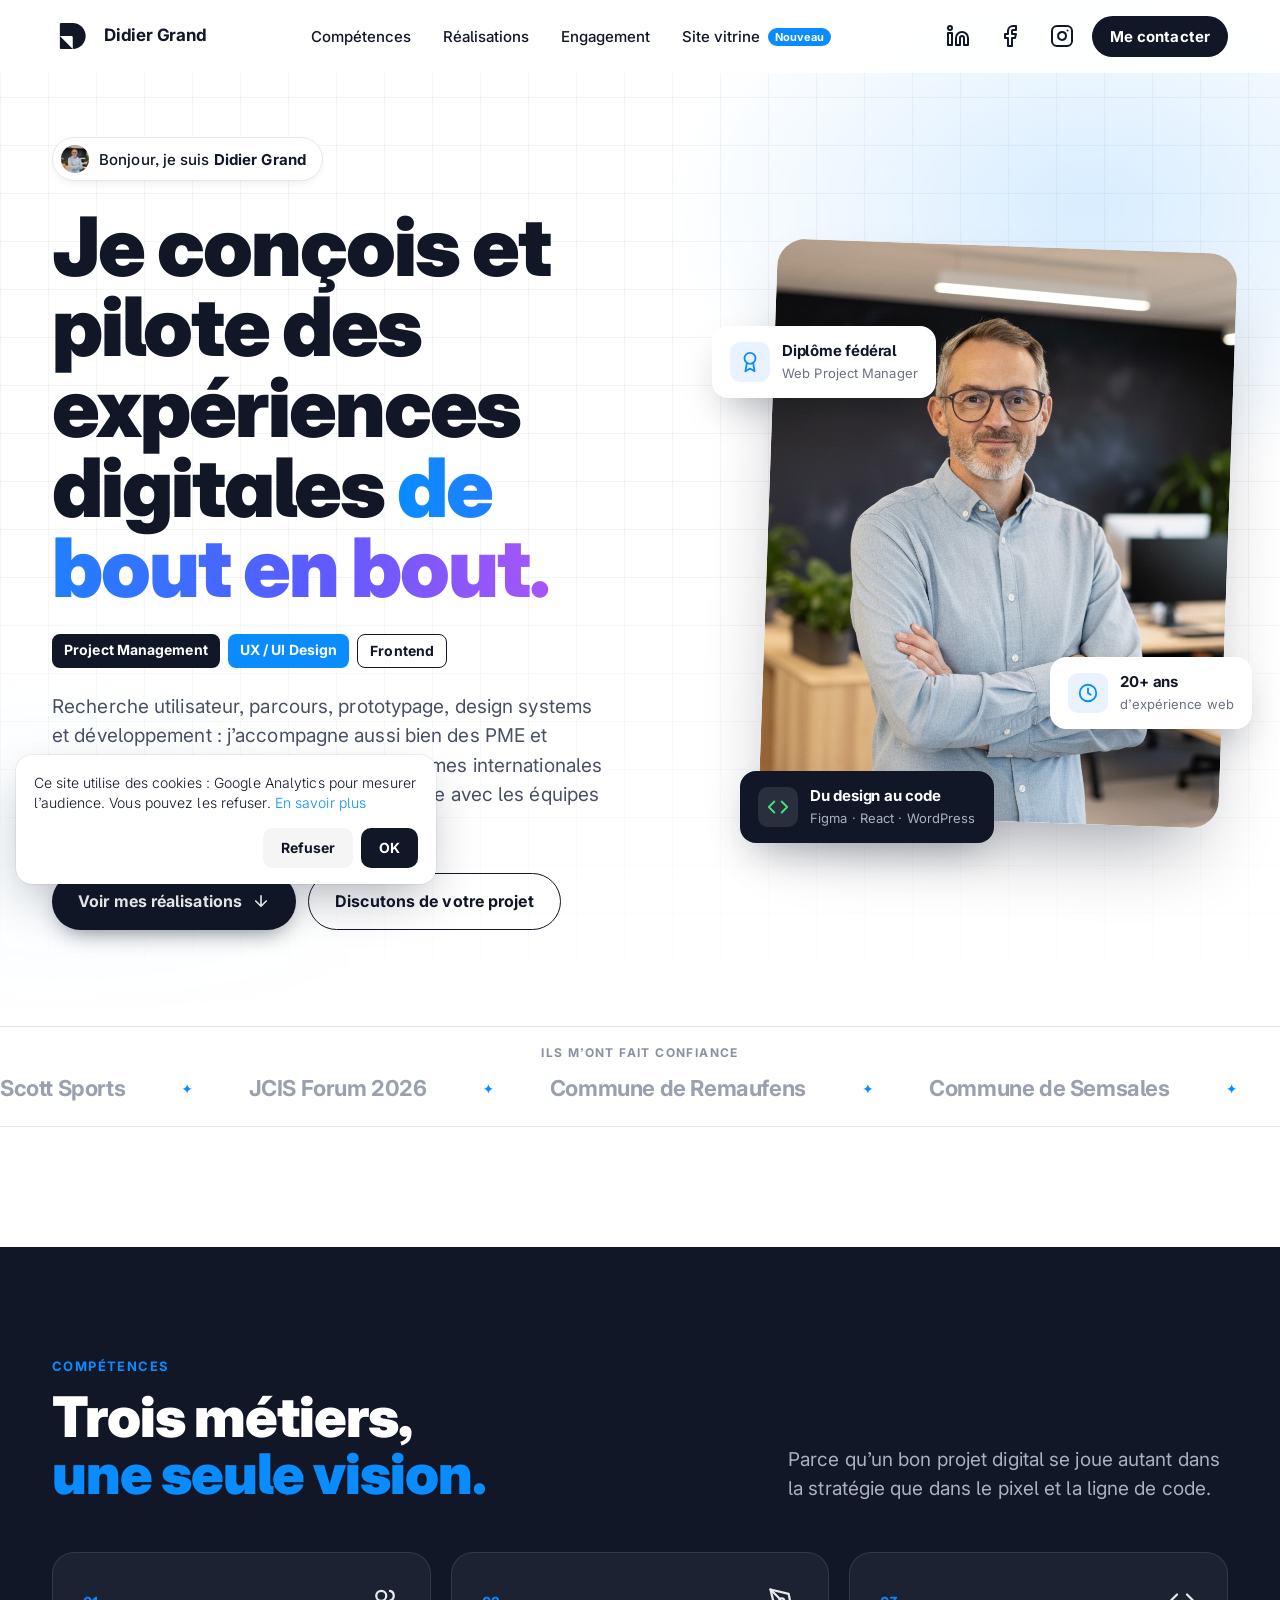
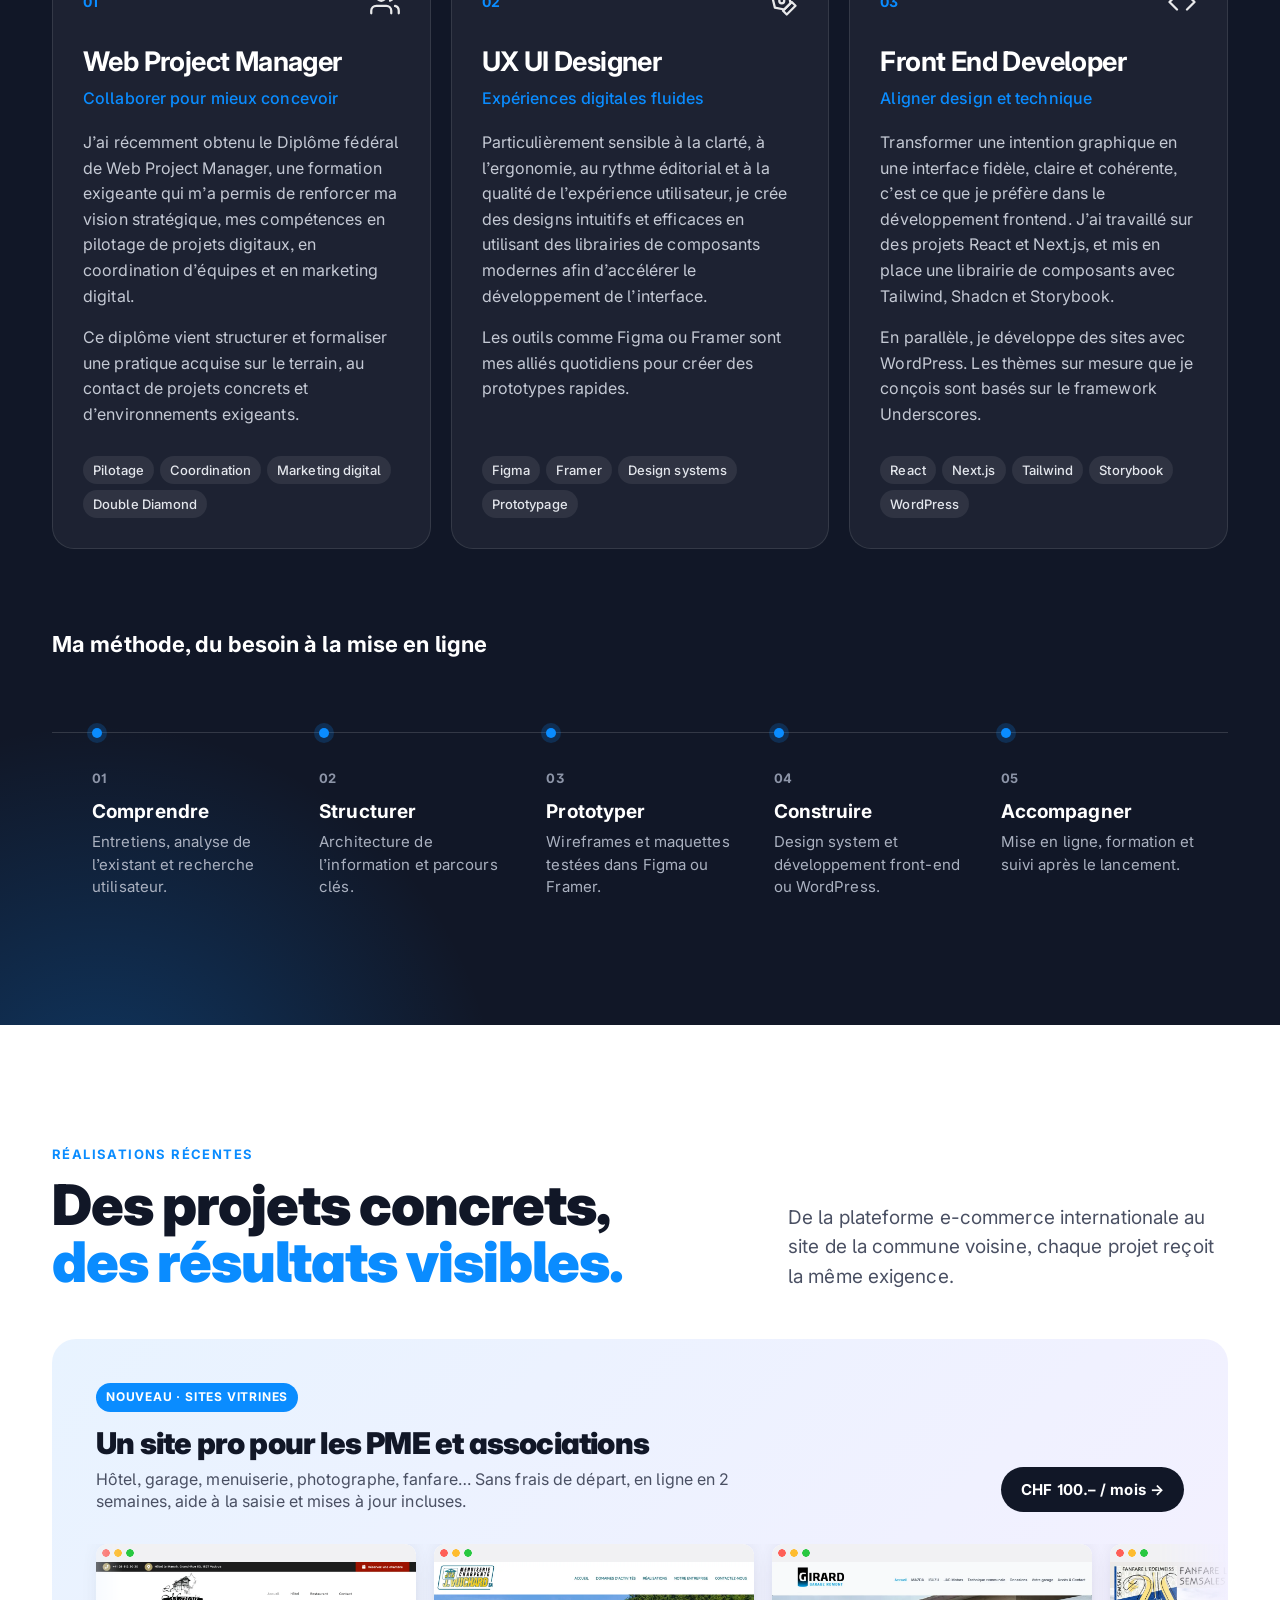
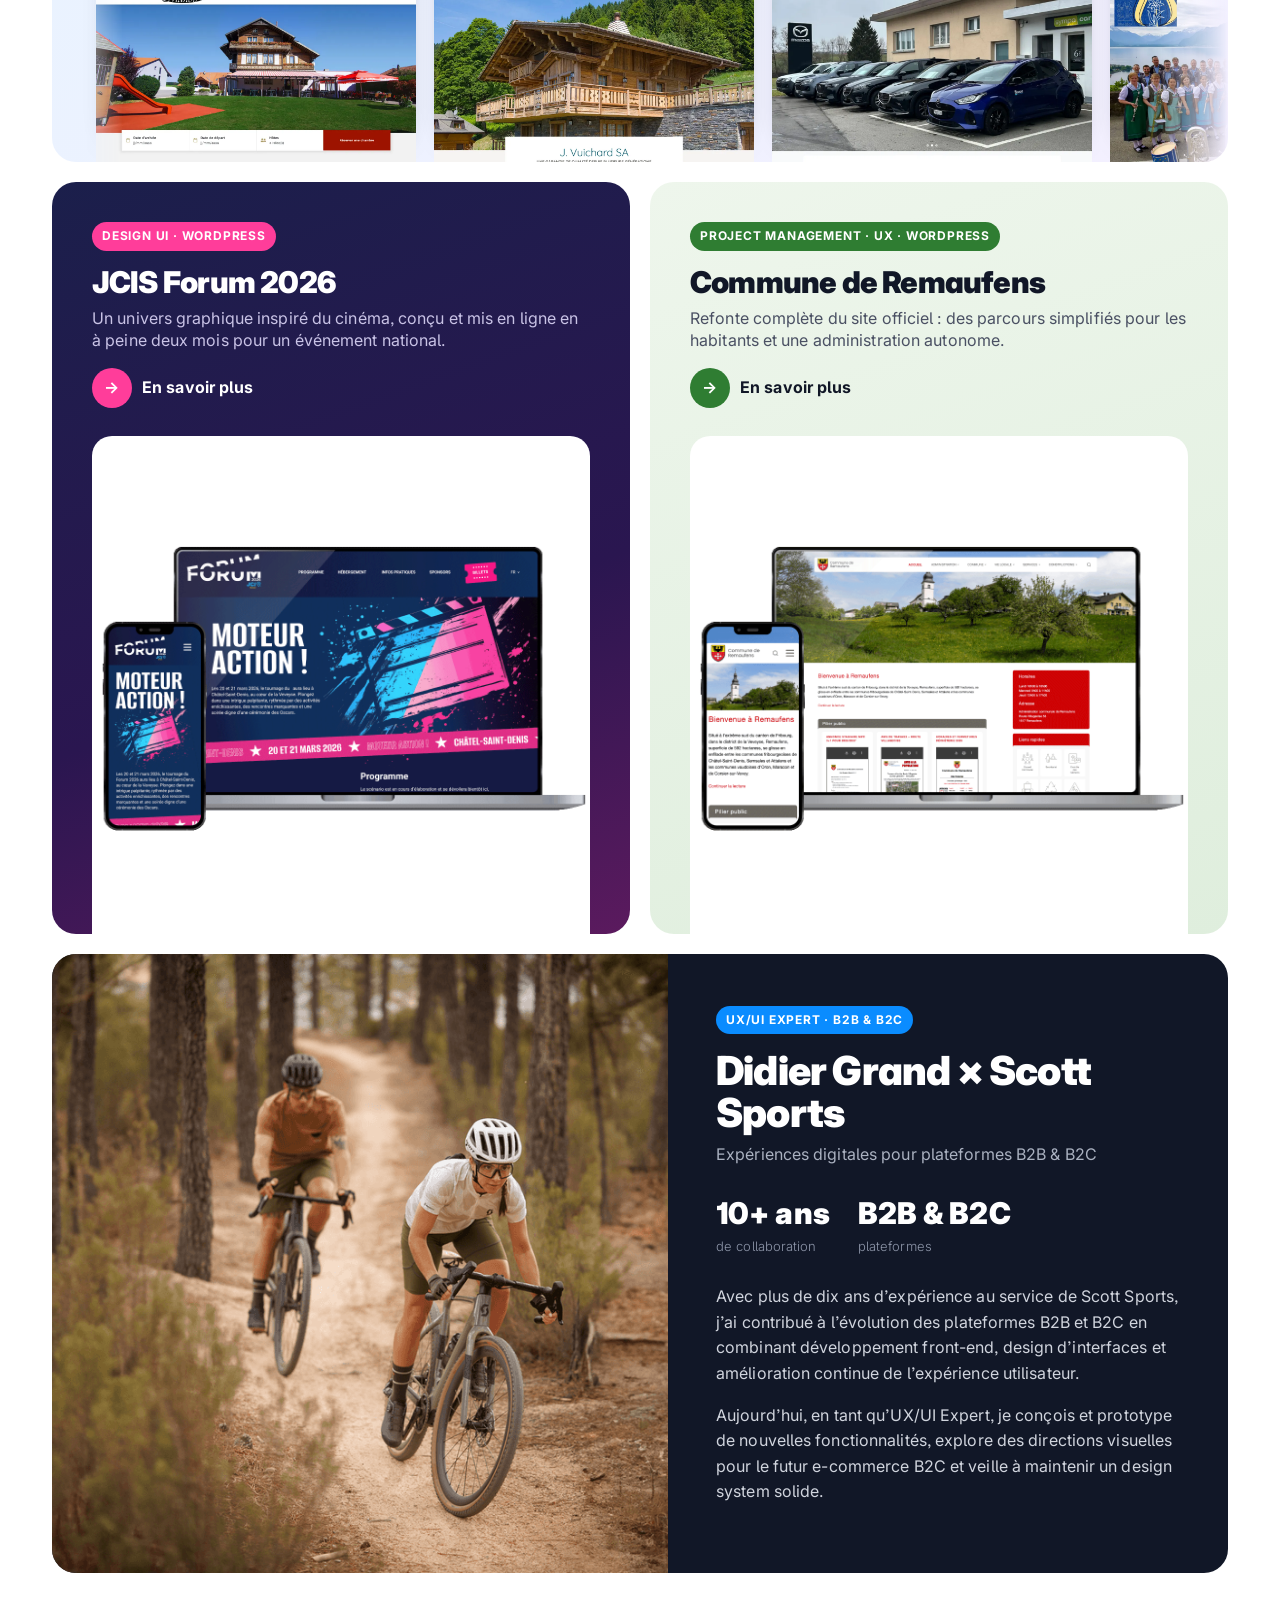
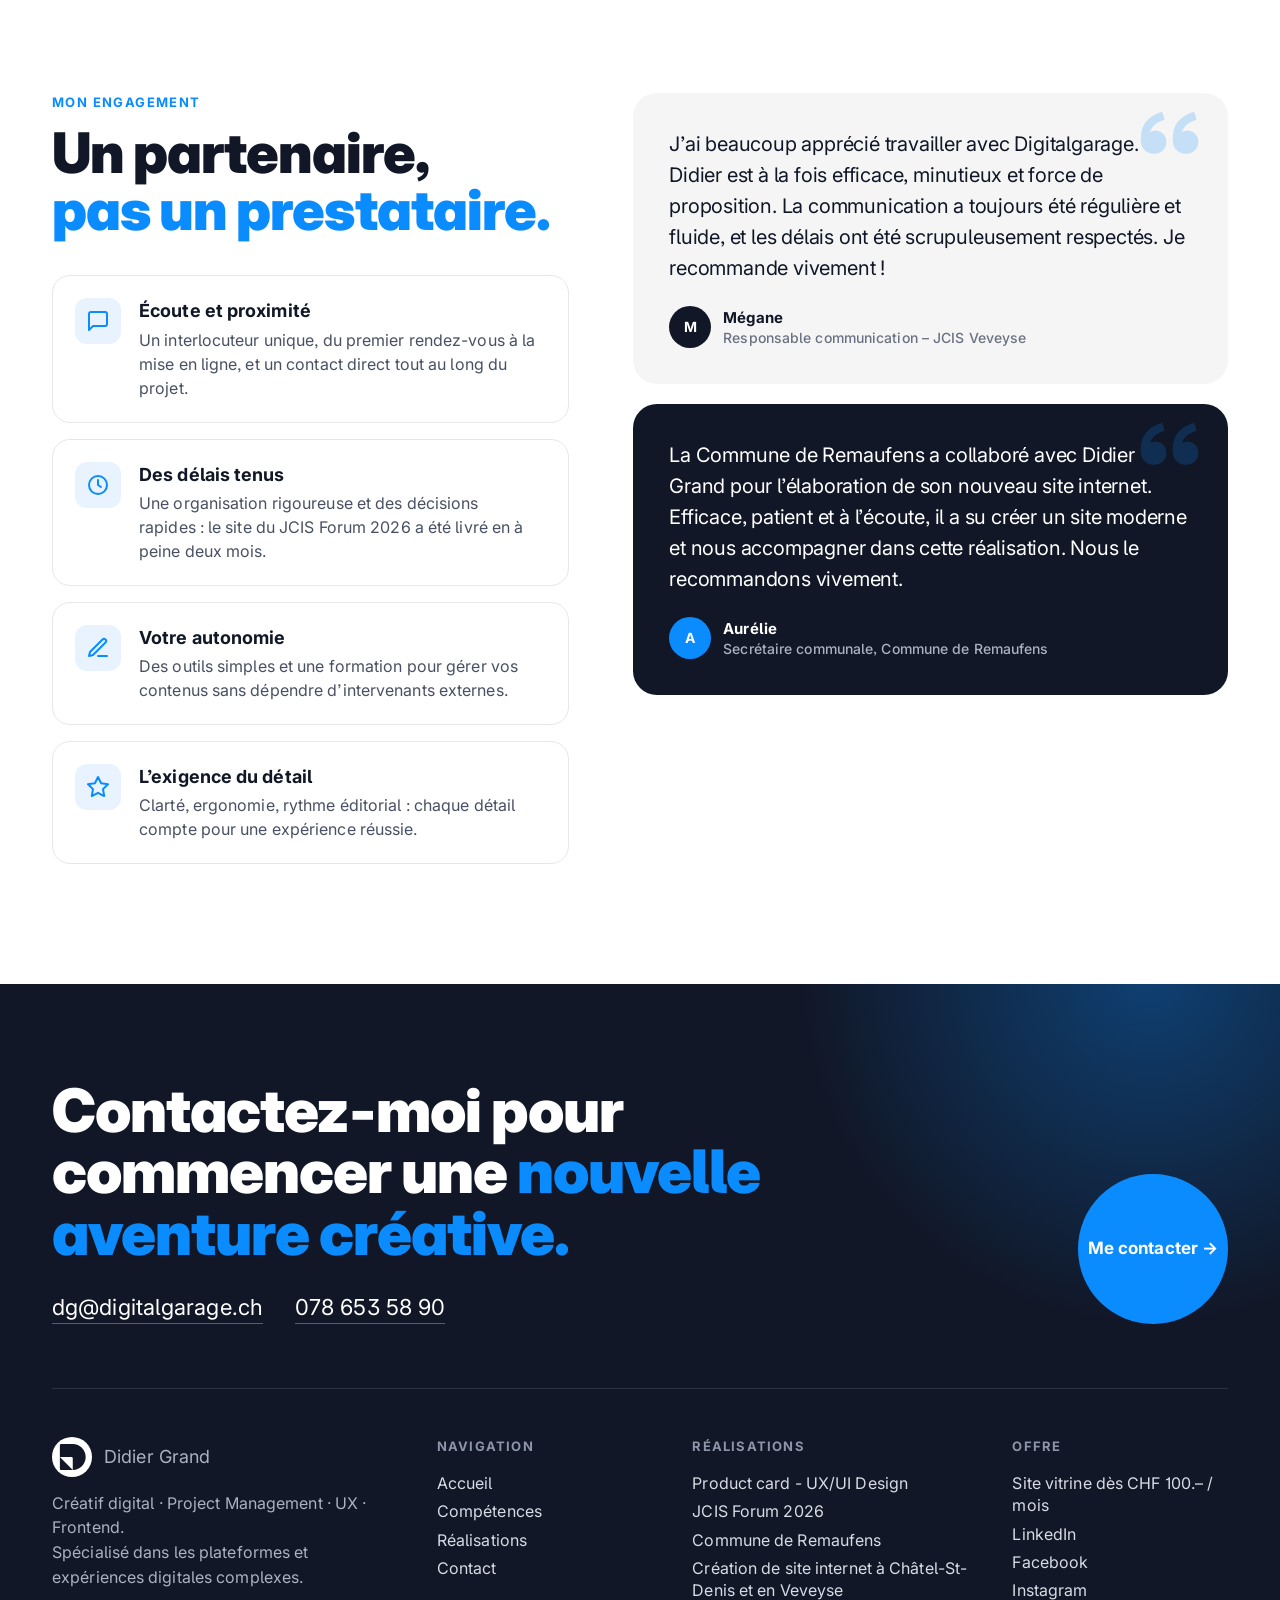
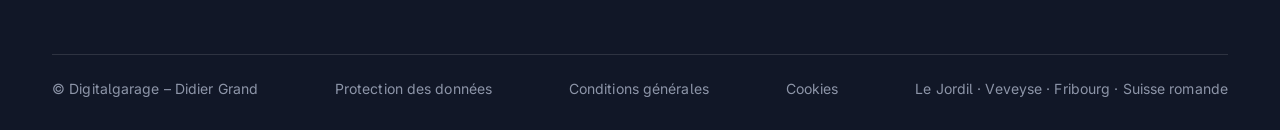
==== index.html @ fac8b8ee "Cookies change + mobile home" ====
<!doctype html>
<html lang="fr">
<head>
  <meta charset="utf-8">
  <meta name="viewport" content="width=device-width, initial-scale=1">
  <title>Didier Grand - Créatif digital · UX · Frontend · Project Management</title>
  <meta name="description" content="Créatif digital · UX · Frontend · Web Project Manager Diplômé, Didier Grand conçoit des expériences digitales élégantes et intuitives, alliant vision utilisateur, gestion de projet et expertise front-end.">
  <meta property="og:type" content="website">
  <meta property="og:title" content="Didier Grand - Créatif digital · UX · Frontend · Project Management">
  <meta property="og:description" content="Créatif digital · UX · Frontend · Web Project Manager Diplômé, Didier Grand conçoit des expériences digitales élégantes et intuitives, alliant vision utilisateur, gestion de projet et expertise front-end.">
  <meta property="og:image" content="https://www.digitalgarage.ch/images/og-image.png">
  <meta property="og:url" content="https://www.digitalgarage.ch/">
  <link rel="canonical" href="https://www.digitalgarage.ch/">
  <link rel="icon" href="images/favicon.png">
  <link rel="apple-touch-icon" href="images/apple-touch-icon.png">
  <link rel="preconnect" href="https://fonts.googleapis.com">
  <link rel="preconnect" href="https://fonts.gstatic.com" crossorigin>
  <link href="https://fonts.googleapis.com/css2?family=Inter:wght@300;400;500;700;900&display=swap" rel="stylesheet">
  <link rel="stylesheet" href="css/style.css?v=6">
  <link rel="stylesheet" href="css/home.css?v=7">
  <script>document.documentElement.classList.add("js");</script>
  <script src="js/consent.js?v=3" defer></script>
</head>
<body class="home">

<header class="site-header">
  <div class="bar">
    <a class="logo" href="index.html" aria-label="Accueil Digitalgarage">
      <svg viewBox="0 0 45 45" aria-hidden="true"><circle cx="22.5" cy="22.5" r="22.5" fill="#fff"/><path d="M8.842 35.587c0 .8.65 1.45 1.45 1.45h13.069L8.842 22.518Z" fill="#111727"/><path d="M23.361 7.998H10.292c-.8 0-1.45.65-1.45 1.45v13.07h13.069c.8 0 1.45.65 1.45 1.45v13.069c8.016 0 14.52-6.504 14.52-14.52 0-8.015-6.504-14.519-14.52-14.519" fill="#111727"/></svg>
      <span>Didier Grand</span>
    </a>
    <nav class="main-nav" aria-label="Navigation principale">
      <a href="index.html#competences">Compétences</a>
      <a href="index.html#realisations">Réalisations</a>
      <a href="index.html#engagement">Engagement</a>
      <a class="new" href="site-vitrine.html">Site vitrine</a>
    </nav>
    <div class="header-icons">
      <a class="icon-btn" href="https://www.linkedin.com/in/didiergrand/" target="_blank" rel="noopener" aria-label="LinkedIn">
        <svg viewBox="0 0 24 24" fill="none" stroke="currentColor" stroke-width="2" stroke-linecap="round" stroke-linejoin="round"><path d="M16 8a6 6 0 0 1 6 6v7h-4v-7a2 2 0 0 0-4 0v7h-4v-7a6 6 0 0 1 6-6z"/><rect x="2" y="9" width="4" height="12"/><circle cx="4" cy="4" r="2"/></svg>
      </a>
      <a class="icon-btn" href="https://www.facebook.com/digitalgarage.ch" target="_blank" rel="noopener" aria-label="Facebook">
        <svg viewBox="0 0 24 24" fill="none" stroke="currentColor" stroke-width="2" stroke-linecap="round" stroke-linejoin="round"><path d="M18 2h-3a5 5 0 0 0-5 5v3H7v4h3v8h4v-8h3l1-4h-4V7a1 1 0 0 1 1-1h3z"/></svg>
      </a>
      <a class="icon-btn" href="https://www.instagram.com/digitalgarage.ch/" target="_blank" rel="noopener" aria-label="Instagram">
        <svg viewBox="0 0 24 24" fill="none" stroke="currentColor" stroke-width="2" stroke-linecap="round" stroke-linejoin="round"><rect x="2" y="2" width="20" height="20" rx="5"/><path d="M16 11.37A4 4 0 1 1 12.63 8 4 4 0 0 1 16 11.37z"/><line x1="17.5" y1="6.5" x2="17.51" y2="6.5"/></svg>
      </a>
      <a class="nav-cta" href="contact.html">Me contacter</a>
    </div>
  </div>
</header>

<main>

  <!-- ================= HERO ================= -->
  <section class="h-hero">
    <div class="wrap grid">
      <div>
        <span class="hello reveal"><img src="images/didier-grand.jpg" alt=""><span>Bonjour, je suis <b>Didier Grand</b></span></span>
        <h1 class="reveal d1">Je conçois et pilote des expériences digitales <span class="grad">de bout en bout.</span></h1>
        <div class="roles reveal d2"><span>Project Management</span><span>UX / UI Design</span><span>Frontend</span></div>
        <p class="lead reveal d2">Recherche utilisateur, parcours, prototypage, design systems et développement&nbsp;: j’accompagne aussi bien des PME et associations de ma région que des plateformes internationales comme Scott Sports, en collaboration étroite avec les équipes produit et tech.</p>
        <div class="actions reveal d3">
          <a class="btn-pill dark" href="#realisations">Voir mes réalisations
            <svg viewBox="0 0 24 24" fill="none" stroke="currentColor" stroke-width="2.2" stroke-linecap="round" stroke-linejoin="round" aria-hidden="true"><path d="M12 5v14M5 12l7 7 7-7"/></svg></a>
          <a class="btn-pill line" href="contact.html">Discutons de votre projet</a>
        </div>
      </div>

      <div class="portrait reveal d2">
        <div class="ph"><img src="images/didier-grand.jpg" alt="Portrait de Didier Grand" width="1024" height="1024"></div>
        <div class="float f1">
          <span class="ic"><svg viewBox="0 0 24 24" fill="none" stroke="currentColor" stroke-width="2" stroke-linecap="round" stroke-linejoin="round" aria-hidden="true"><circle cx="12" cy="8" r="6"/><path d="M15.5 13.5 17 22l-5-3-5 3 1.5-8.5"/></svg></span>
          <div><b>Diplôme fédéral</b><small>Web Project Manager</small></div>
        </div>
        <div class="float f2">
          <span class="ic"><svg viewBox="0 0 24 24" fill="none" stroke="currentColor" stroke-width="2" stroke-linecap="round" stroke-linejoin="round" aria-hidden="true"><circle cx="12" cy="12" r="9"/><path d="M12 7v5l3 2"/></svg></span>
          <div><b>20+ ans</b><small>d’expérience web</small></div>
        </div>
        <div class="float f3">
          <span class="ic"><svg viewBox="0 0 24 24" fill="none" stroke="currentColor" stroke-width="2" stroke-linecap="round" stroke-linejoin="round" aria-hidden="true"><path d="m16 18 6-6-6-6M8 6l-6 6 6 6"/></svg></span>
          <div><b>Du design au code</b><small>Figma · React · WordPress</small></div>
        </div>
      </div>
    </div>
  </section>

  <!-- ================= CLIENTS ================= -->
  <section class="marquee" aria-label="Ils m'ont fait confiance">
    <p>Ils m’ont fait confiance</p>
    <div class="track">
      <span>Scott Sports</span><span>JCIS Forum 2026</span><span>Commune de Remaufens</span><span>Commune de Semsales</span><span>Commune d’Attalens</span><span>Commune de St-Martin</span><span>Commune de Granges</span><span>Commune de Bossonnens</span><span>Hôtel Le Manoir</span><span>Garage Girard</span><span>J. Vuichard SA</span><span>Fanfare L’Edelweiss</span><span>Désalpe de Semsales</span><span>MaudePhoto</span>
      <span aria-hidden="true">Scott Sports</span><span aria-hidden="true">JCIS Forum 2026</span><span aria-hidden="true">Commune de Remaufens</span><span aria-hidden="true">Commune de Semsales</span><span aria-hidden="true">Commune d’Attalens</span><span aria-hidden="true">Commune de St-Martin</span><span aria-hidden="true">Commune de Granges</span><span aria-hidden="true">Commune de Bossonnens</span><span aria-hidden="true">Hôtel Le Manoir</span><span aria-hidden="true">Garage Girard</span><span aria-hidden="true">J. Vuichard SA</span><span aria-hidden="true">Fanfare L’Edelweiss</span><span aria-hidden="true">Désalpe de Semsales</span><span aria-hidden="true">MaudePhoto</span>
    </div>
  </section>


  <!-- ================= COMPÉTENCES ================= -->
  <section class="skills-dark" id="competences">
    <div class="wrap">
      <div class="sec-head">
        <div>
          <p class="eyebrow-sm">Compétences</p>
          <h2 class="h2 reveal">Trois métiers,<br><em>une seule vision.</em></h2>
        </div>
        <p class="lead reveal d1">Parce qu’un bon projet digital se joue autant dans la stratégie que dans le pixel et la ligne de code.</p>
      </div>

      <div class="skill-cards">
        <article class="sk reveal">
          <div class="num">01<svg viewBox="0 0 24 24" fill="none" stroke="currentColor" stroke-width="1.8" stroke-linecap="round" stroke-linejoin="round" aria-hidden="true"><path d="M17 21v-2a4 4 0 0 0-4-4H5a4 4 0 0 0-4 4v2"/><circle cx="9" cy="7" r="4"/><path d="M23 21v-2a4 4 0 0 0-3-3.87M16 3.13a4 4 0 0 1 0 7.75"/></svg></div>
          <h3>Web Project Manager</h3>
          <p class="k">Collaborer pour mieux concevoir</p>
          <p>J’ai récemment obtenu le Diplôme fédéral de Web Project Manager, une formation exigeante qui m’a permis de renforcer ma vision stratégique, mes compétences en pilotage de projets digitaux, en coordination d’équipes et en marketing digital.</p>
          <p>Ce diplôme vient structurer et formaliser une pratique acquise sur le terrain, au contact de projets concrets et d’environnements exigeants.</p>
          <div class="tags"><span>Pilotage</span><span>Coordination</span><span>Marketing digital</span><span>Double Diamond</span></div>
        </article>
        <article class="sk reveal d1">
          <div class="num">02<svg viewBox="0 0 24 24" fill="none" stroke="currentColor" stroke-width="1.8" stroke-linecap="round" stroke-linejoin="round" aria-hidden="true"><path d="M12 19l7-7 3 3-7 7-3-3z"/><path d="M18 13l-1.5-7.5L2 2l3.5 14.5L13 18l5-5z"/><path d="M2 2l7.586 7.586"/><circle cx="11" cy="11" r="2"/></svg></div>
          <h3>UX UI Designer</h3>
          <p class="k">Expériences digitales fluides</p>
          <p>Particulièrement sensible à la clarté, à l’ergonomie, au rythme éditorial et à la qualité de l’expérience utilisateur, je crée des designs intuitifs et efficaces en utilisant des librairies de composants modernes afin d’accélérer le développement de l’interface.</p>
          <p>Les outils comme Figma ou Framer sont mes alliés quotidiens pour créer des prototypes rapides.</p>
          <div class="tags"><span>Figma</span><span>Framer</span><span>Design systems</span><span>Prototypage</span></div>
        </article>
        <article class="sk reveal d2">
          <div class="num">03<svg viewBox="0 0 24 24" fill="none" stroke="currentColor" stroke-width="1.8" stroke-linecap="round" stroke-linejoin="round" aria-hidden="true"><path d="m16 18 6-6-6-6M8 6l-6 6 6 6"/></svg></div>
          <h3>Front End Developer</h3>
          <p class="k">Aligner design et technique</p>
          <p>Transformer une intention graphique en une interface fidèle, claire et cohérente, c’est ce que je préfère dans le développement frontend. J’ai travaillé sur des projets React et Next.js, et mis en place une librairie de composants avec Tailwind, Shadcn et Storybook.</p>
          <p>En parallèle, je développe des sites avec WordPress. Les thèmes sur mesure que je conçois sont basés sur le framework Underscores.</p>
          <div class="tags"><span>React</span><span>Next.js</span><span>Tailwind</span><span>Storybook</span><span>WordPress</span></div>
        </article>
      </div>

      <h3 class="method-title reveal">Ma méthode, du besoin à la mise en ligne</h3>
      <ol class="method">
        <li class="reveal"><h4>Comprendre</h4><p>Entretiens, analyse de l’existant et recherche utilisateur.</p></li>
        <li class="reveal d1"><h4>Structurer</h4><p>Architecture de l’information et parcours clés.</p></li>
        <li class="reveal d2"><h4>Prototyper</h4><p>Wireframes et maquettes testées dans Figma ou Framer.</p></li>
        <li class="reveal d3"><h4>Construire</h4><p>Design system et développement front-end ou WordPress.</p></li>
        <li class="reveal d3"><h4>Accompagner</h4><p>Mise en ligne, formation et suivi après le lancement.</p></li>
      </ol>
    </div>
  </section>

  <!-- ================= RÉALISATIONS ================= -->
  <section class="sec" id="realisations">
    <div class="wrap">
      <div class="sec-head">
        <div>
          <p class="eyebrow-sm">Réalisations récentes</p>
          <h2 class="h2 reveal">Des projets concrets,<br><em>des résultats visibles.</em></h2>
        </div>
        <p class="lead reveal d1">De la plateforme e-commerce internationale au site de la commune voisine, chaque projet reçoit la même exigence.</p>
      </div>

      <div class="bento">
        <a class="card c-vitrine reveal" href="site-vitrine.html">
          <div class="top">
            <div>
              <span class="tag">Nouveau · Sites vitrines</span>
              <h3>Un site pro pour les PME et associations</h3>
              <p class="s" style="margin:0">Hôtel, garage, menuiserie, photographe, fanfare… Sans frais de départ, en ligne en 2 semaines, aide à la saisie et mises à jour incluses.</p>
            </div>
            <span class="price">CHF 100.– / mois →</span>
          </div>
          <div class="shots" aria-hidden="true">
            <div class="track">
              <div class="shot"><img src="images/vitrine/hotel-lemanoir.webp" alt="" loading="lazy"></div>
              <div class="shot"><img src="images/vitrine/vuichardsa.webp" alt="" loading="lazy"></div>
              <div class="shot"><img src="images/vitrine/garage-girard.webp" alt="" loading="lazy"></div>
              <div class="shot"><img src="images/vitrine/fanfare-semsales.webp" alt="" loading="lazy"></div>
              <div class="shot"><img src="images/vitrine/demierremecanique.webp" alt="" loading="lazy"></div>
              <div class="shot"><img src="images/vitrine/desalpe-semsales.webp" alt="" loading="lazy"></div>
              <div class="shot"><img src="images/vitrine/hotel-lemanoir.webp" alt="" loading="lazy"></div>
              <div class="shot"><img src="images/vitrine/vuichardsa.webp" alt="" loading="lazy"></div>
              <div class="shot"><img src="images/vitrine/garage-girard.webp" alt="" loading="lazy"></div>
              <div class="shot"><img src="images/vitrine/fanfare-semsales.webp" alt="" loading="lazy"></div>
              <div class="shot"><img src="images/vitrine/demierremecanique.webp" alt="" loading="lazy"></div>
              <div class="shot"><img src="images/vitrine/desalpe-semsales.webp" alt="" loading="lazy"></div>
            </div>
          </div>
        </a>
        <a class="card c-half c-jcis reveal" href="site-web-jcis-forum-2026.html">
          <span class="tag" style="align-self:flex-start">Design UI · WordPress</span>
          <h3>JCIS Forum 2026</h3>
          <p class="s">Un univers graphique inspiré du cinéma, conçu et mis en ligne en à peine deux mois pour un événement national.</p>
          <span class="go"><i>→</i>En savoir plus</span>
          <div class="img"><img src="images/jcis-mockup.png" alt="Design et dev du site internet JCIS Forum 2026" loading="lazy" width="1024" height="1024"></div>
        </a>

        <a class="card c-half c-rem reveal d1" href="remaufens.html">
          <span class="tag" style="align-self:flex-start">Project management · UX · WordPress</span>
          <h3>Commune de Remaufens</h3>
          <p class="s">Refonte complète du site officiel&nbsp;: des parcours simplifiés pour les habitants et une administration autonome.</p>
          <span class="go"><i>→</i>En savoir plus</span>
          <div class="img"><img src="images/remaufens-mockup.png" alt="Refonte complète du site internet de la commune de Remaufens" loading="lazy" width="1024" height="1024"></div>
        </a>
        <div class="card c-scott reveal">
          <div class="img"><img src="images/scott-sports.png" alt="Cyclistes Scott Sports sur un sentier en forêt" loading="lazy" width="1024" height="683"></div>
          <div class="txt">
            <span class="tag">UX/UI Expert · B2B &amp; B2C</span>
            <h3>Didier Grand × Scott Sports</h3>
            <p class="s">Expériences digitales pour plateformes B2B &amp; B2C</p>
            <div class="kpis"><div><b>10+ ans</b><span>de collaboration</span></div><div><b>B2B &amp; B2C</b><span>plateformes</span></div></div>
            <p>Avec plus de dix ans d’expérience au service de Scott Sports, j’ai contribué à l’évolution des plateformes B2B et B2C en combinant développement front-end, design d’interfaces et amélioration continue de l’expérience utilisateur.</p>
            <p>Aujourd’hui, en tant qu’UX/UI Expert, je conçois et prototype de nouvelles fonctionnalités, explore des directions visuelles pour le futur e-commerce B2C et veille à maintenir un design system solide.</p>
          </div>
        </div>


      </div>
    </div>
  </section>

  <!-- ================= ENGAGEMENT ================= -->
  <section class="sec home-end" id="engagement">
    <div class="wrap commit">
      <div>
        <p class="eyebrow-sm">Mon engagement</p>
        <h2 class="h2 reveal">Un partenaire,<br><em>pas un prestataire.</em></h2>
        <div class="values">
          <div class="value reveal">
            <span class="ic"><svg viewBox="0 0 24 24" fill="none" stroke="currentColor" stroke-width="2" stroke-linecap="round" stroke-linejoin="round" aria-hidden="true"><path d="M21 15a2 2 0 0 1-2 2H7l-4 4V5a2 2 0 0 1 2-2h14a2 2 0 0 1 2 2z"/></svg></span>
            <div><h3>Écoute et proximité</h3><p>Un interlocuteur unique, du premier rendez-vous à la mise en ligne, et un contact direct tout au long du projet.</p></div>
          </div>
          <div class="value reveal d1">
            <span class="ic"><svg viewBox="0 0 24 24" fill="none" stroke="currentColor" stroke-width="2" stroke-linecap="round" stroke-linejoin="round" aria-hidden="true"><circle cx="12" cy="12" r="9"/><path d="M12 7v5l3 2"/></svg></span>
            <div><h3>Des délais tenus</h3><p>Une organisation rigoureuse et des décisions rapides&nbsp;: le site du JCIS Forum 2026 a été livré en à peine deux mois.</p></div>
          </div>
          <div class="value reveal d2">
            <span class="ic"><svg viewBox="0 0 24 24" fill="none" stroke="currentColor" stroke-width="2" stroke-linecap="round" stroke-linejoin="round" aria-hidden="true"><path d="M12 20h9"/><path d="M16.5 3.5a2.1 2.1 0 0 1 3 3L7 19l-4 1 1-4z"/></svg></span>
            <div><h3>Votre autonomie</h3><p>Des outils simples et une formation pour gérer vos contenus sans dépendre d’intervenants externes.</p></div>
          </div>
          <div class="value reveal d3">
            <span class="ic"><svg viewBox="0 0 24 24" fill="none" stroke="currentColor" stroke-width="2" stroke-linecap="round" stroke-linejoin="round" aria-hidden="true"><path d="m12 2 3.09 6.26L22 9.27l-5 4.87 1.18 6.88L12 17.77l-6.18 3.25L7 14.14 2 9.27l6.91-1.01L12 2z"/></svg></span>
            <div><h3>L’exigence du détail</h3><p>Clarté, ergonomie, rythme éditorial&nbsp;: chaque détail compte pour une expérience réussie.</p></div>
          </div>
        </div>
      </div>

      <div class="quotes-stack">
        <figure class="qcard reveal">
          <blockquote>J’ai beaucoup apprécié travailler avec Digitalgarage. Didier est à la fois efficace, minutieux et force de proposition. La communication a toujours été régulière et fluide, et les délais ont été scrupuleusement respectés. Je recommande vivement&nbsp;!</blockquote>
          <figcaption><span class="av">M</span><span><b>Mégane</b>Responsable communication – JCIS Veveyse</span></figcaption>
        </figure>
        <figure class="qcard dark reveal d1">
          <blockquote>La Commune de Remaufens a collaboré avec Didier Grand pour l’élaboration de son nouveau site internet. Efficace, patient et à l’écoute, il a su créer un site moderne et nous accompagner dans cette réalisation. Nous le recommandons vivement.</blockquote>
          <figcaption><span class="av">A</span><span><b>Aurélie</b>Secrétaire communale, Commune de Remaufens</span></figcaption>
        </figure>
      </div>
    </div>
  </section>

</main>

<footer class="site-footer">
  <div class="container">
    <div class="f-top">
      <div>
        <h2 class="f-title">Contactez-moi pour commencer une <span>nouvelle aventure créative.</span></h2>
        <div class="f-contact">
          <a href="mailto:dg@digitalgarage.ch">dg@digitalgarage.ch</a>
          <a href="tel:+41786535890">078 653 58 90</a>
        </div>
      </div>
      <a class="f-cta" href="contact.html">Me contacter →</a>
    </div>
    <div class="f-cols">
      <div>
        <p class="f-brand"><svg viewBox="0 0 45 45" aria-hidden="true"><circle cx="22.5" cy="22.5" r="22.5" fill="#fff"/><path d="M8.842 35.587c0 .8.65 1.45 1.45 1.45h13.069L8.842 22.518Z" fill="#111727"/><path d="M23.361 7.998H10.292c-.8 0-1.45.65-1.45 1.45v13.07h13.069c.8 0 1.45.65 1.45 1.45v13.069c8.016 0 14.52-6.504 14.52-14.52 0-8.015-6.504-14.519-14.52-14.519" fill="#111727"/></svg>Didier Grand</p>
        <p>Créatif digital · Project Management · UX · Frontend.<br>Spécialisé dans les plateformes et expériences digitales complexes.</p>
      </div>
      <nav aria-label="Navigation">
        <h3>Navigation</h3>
        <a href="index.html">Accueil</a>
        <a href="index.html#competences">Compétences</a>
        <a href="index.html#realisations">Réalisations</a>
        <a href="contact.html">Contact</a>
      </nav>
      <nav aria-label="Réalisations">
        <h3>Réalisations</h3>
        <a href="projet-scott-product-card.html">Product card - UX/UI Design</a>
        <a href="site-web-jcis-forum-2026.html">JCIS Forum 2026</a>
        <a href="remaufens.html">Commune de Remaufens</a>
        <a href="conception-site-web-chatel-st-denis-veveyse.html">Création de site internet à Châtel-St-Denis et en Veveyse</a>
      </nav>
      <nav aria-label="Offre">
        <h3>Offre</h3>
        <a href="site-vitrine.html">Site vitrine dès CHF 100.– / mois</a>
        <a href="https://www.linkedin.com/in/didiergrand/" target="_blank" rel="noopener">LinkedIn</a>
        <a href="https://www.facebook.com/digitalgarage.ch" target="_blank" rel="noopener">Facebook</a>
        <a href="https://www.instagram.com/digitalgarage.ch/" target="_blank" rel="noopener">Instagram</a>
      </nav>
    </div>
    <div class="f-bottom">
      <span>© Digitalgarage – Didier Grand</span>
      <a href="confidentialite.html">Protection des données</a>
      <a href="conditions-generales.html">Conditions générales</a>
      <a href="#cookies">Cookies</a>
      <span>Le Jordil · Veveyse · Fribourg · Suisse romande</span>
    </div>
  </div>
</footer>

<script>
  // Apparition des éléments au défilement
  (function () {
    const els = document.querySelectorAll(".reveal");
    if (!("IntersectionObserver" in window)) { els.forEach(e => e.classList.add("in")); return; }
    const io = new IntersectionObserver(entries => entries.forEach(e => {
      if (e.isIntersecting) { e.target.classList.add("in"); io.unobserve(e.target); }
    }), { rootMargin: "0px 0px -8% 0px" });
    els.forEach(e => io.observe(e));
  })();
  // Bordure de l'en-tête au défilement
  (function () {
    const h = document.querySelector(".site-header");
    const on = () => h.classList.toggle("scrolled", scrollY > 8);
    on(); addEventListener("scroll", on, { passive: true });
  })();
</script>

</body>
</html>
---- css/style.css ----
/* Digitalgarage — Didier Grand */

:root {
  --ink: #111727;
  --muted: #999;
  --muted-2: #8a8a8a;
  --card: #f5f5f5;
  --link: #09f;
  --white: #fff;
  --radius: 8px;
  --max: 1240px;
  --accent: #0a8cff;
  --text: 600px;
  --font: "Inter", system-ui, -apple-system, "Segoe UI", sans-serif;
}

*, *::before, *::after { box-sizing: border-box; }

html { -webkit-text-size-adjust: 100%; scroll-behavior: smooth; }

body {
  margin: 0;
  background: var(--white);
  color: var(--ink);
  font-family: var(--font);
  font-size: 16px;
  font-weight: 300;
  line-height: 1.4;
  letter-spacing: 0.1px;
  font-feature-settings: "cv01", "cv05", "cv09", "ss03";
  -webkit-font-smoothing: antialiased;
}

img { display: block; max-width: 100%; height: auto; }
a { color: var(--link); text-decoration: none; }
a:hover { text-decoration: underline; }
p { margin: 0 0 1em; }
h1, h2, h3, h4 { margin: 0; font-weight: 400; }
strong { font-weight: 700; }

.container { max-width: var(--max); margin: 0 auto; padding: 0 32px; }
.narrow { max-width: var(--text); margin: 0 auto; }

/* ---------- Typo ---------- */
.display {
  font-size: 38px;
  font-weight: 900;
  line-height: 1;
  letter-spacing: 0.9px;
  font-feature-settings: "cv01", "cv05", "cv09", "cv11", "ss03";
}
.section-title {
  font-size: 26px;
  font-weight: 900;
  line-height: 1;
  letter-spacing: 0.9px;
  font-feature-settings: "cv01", "cv05", "cv09", "cv11", "ss03";
}
.title { font-size: 19px; line-height: 1.25; letter-spacing: -0.38px; font-weight: 400; }
.title-lg { font-size: 24px; line-height: 1; letter-spacing: -0.48px; font-weight: 400; }
.subtitle { font-size: 18px; line-height: 1.25; letter-spacing: -0.18px; color: var(--muted); font-weight: 400; }
.kicker { font-size: 14px; font-weight: 500; line-height: 1.2; letter-spacing: 0; }
.eyebrow { font-size: 16px; font-weight: 700; text-transform: uppercase; color: #000; margin-bottom: 12px; }
.big-split { font-size: 40px; line-height: 1.1; letter-spacing: -1px; text-align: center; color: #000; }
.big-split span { display: block; color: var(--muted); }
.h-32 { font-size: 32px; line-height: 1.1; letter-spacing: -0.6px; color: #000; }

/* ---------- Header ---------- */
.site-header {
  position: sticky; top: 0; z-index: 10;
  background: rgba(255, 255, 255, .92);
  backdrop-filter: blur(8px);
}
.site-header { border-bottom: 1px solid transparent; transition: border-color .2s; }
.site-header.scrolled { border-bottom-color: #ececf0; }
.site-header .bar {
  max-width: var(--max); margin: 0 auto;
  display: flex; align-items: center; justify-content: space-between; gap: 24px;
  height: 72px; padding: 0 32px;
}
.logo { display: flex; align-items: center; gap: 12px; color: var(--ink); font-weight: 700; font-size: 17px; letter-spacing: -0.2px; }
.logo:hover { text-decoration: none; }
.logo svg { width: 40px; height: 40px; flex-shrink: 0; }
.main-nav { display: flex; align-items: center; gap: 4px; }
.main-nav a {
  color: var(--ink); font-weight: 500; font-size: 15px; letter-spacing: 0;
  padding: 8px 14px; border-radius: 999px; transition: background .2s;
}
.main-nav a:hover { background: var(--card); text-decoration: none; }
.main-nav .new::after {
  content: "Nouveau"; margin-left: 8px; font-size: 11px; font-weight: 700;
  background: var(--accent); color: #fff; padding: 2px 7px; border-radius: 999px; vertical-align: 1px;
}
.header-icons { display: flex; align-items: center; gap: 8px; }
.nav-cta {
  background: var(--ink); color: #fff; font-weight: 700; font-size: 15px;
  padding: 10px 18px; border-radius: 999px; transition: transform .2s, opacity .2s;
}
.nav-cta:hover { text-decoration: none; opacity: .9; transform: translateY(-1px); }
@media (max-width: 900px) { .main-nav { display: none; } }
@media (max-width: 640px) {
  .site-header .bar { padding: 0 16px; height: 64px; }
  .logo span { display: none; }
  .nav-cta { padding: 9px 14px; font-size: 14px; }
}
.icon-btn {
  display: grid; place-items: center;
  width: 44px; height: 32px; border-radius: 6px; color: var(--ink);
  transition: background .2s;
}
.icon-btn:hover { background: var(--card); text-decoration: none; }
.icon-btn svg { width: 24px; height: 24px; }

/* ---------- Home: hero ---------- */
.hero {
  display: grid; grid-template-columns: 208px 1fr; gap: 48px; align-items: center;
  padding: 70px 0 120px;
}
.hero img { width: 208px; height: 208px; object-fit: cover; border-radius: var(--radius); }
.hero .name { font-size: 24px; line-height: 1; letter-spacing: -0.72px; font-weight: 400; margin-bottom: 20px; }
.hero h1 { margin-bottom: 10px; }
.hero .title { margin-bottom: 14px; }
.hero .intro { letter-spacing: 1px; line-height: 1.5; font-weight: 400; margin: 0; max-width: 720px; }

/* ---------- Cards (compétences) ---------- */
.skills { display: grid; grid-template-columns: repeat(3, 1fr); gap: 20px; padding-bottom: 140px; }
.skill {
  background: var(--card); border-radius: var(--radius);
  padding: 24px 24px 60px; min-height: 420px;
}
.skill h2, .skill h3 { font-size: 19px; line-height: 1.25; letter-spacing: -0.38px; margin-bottom: 8px; font-weight: 500; }
.skill .kicker { margin-bottom: 18px; }
.skill p:last-child { margin-bottom: 0; }

/* ---------- Réalisations ---------- */
.works-title { margin-bottom: 20px; }
.project { display: grid; grid-template-columns: 1fr 1fr; gap: 40px; align-items: center; margin-bottom: 40px; }
.project.top { align-items: start; }
.project .media img { width: 100%; }
.project .media.rounded { align-self: stretch; }
.project .media.rounded img { border-radius: var(--radius); height: 100%; object-fit: cover; }
.project .body { padding: 20px 0; }
.project .title { margin-bottom: 4px; }
.project .subtitle { margin-bottom: 18px; }
.project .subtitle.dim { color: var(--muted-2); }

.more {
  display: inline-flex; align-items: center; gap: 10px;
  color: var(--link); margin-top: 10px;
}
.more svg { width: 20px; height: 20px; color: var(--ink); flex-shrink: 0; }

/* ---------- Pages projet ---------- */
.page-head { text-align: center; padding: 50px 0 40px; }
.page-head .display { margin-bottom: 14px; }
.page-head .subtitle { margin-bottom: 14px; }
.page-head .lead { color: #828282; font-style: italic; max-width: 760px; margin: 0 auto; }
.page-head a { font-weight: 300; }

.article { padding-bottom: 40px; }
.article > * { max-width: var(--text); margin-left: auto; margin-right: auto; }
.article .title { margin: 40px auto 12px; font-weight: 500; }
.article ul, .article ol { padding-left: 22px; margin-top: 0; margin-bottom: 1em; }
.article li { margin-bottom: 4px; }
.article li::marker { color: var(--ink); }

.figure { margin: 40px auto; }
.figure.wide { max-width: 900px; }
.figure.full { max-width: var(--max); }
.figure img { width: 100%; }
.figure.rounded img { border-radius: var(--radius); }

.split-head { padding: 80px 0 40px; }

.cta-box {
  background: var(--card); border-radius: var(--radius);
  text-align: center; padding: 56px 32px; margin: 60px auto;
  max-width: 900px !important;
}
.cta-box .section-title { margin-bottom: 14px; line-height: 1.15; }
.cta-box .lead { font-size: 21px; margin-bottom: 24px; }
.cta-box .note { margin-bottom: 18px; }

.btn {
  display: inline-block; background: var(--ink); color: var(--white);
  font-weight: 700; padding: 12px 28px; border-radius: var(--radius);
  transition: opacity .2s;
}
.btn:hover { opacity: .85; text-decoration: none; }
.center { text-align: center; }

.quote { text-align: center; padding: 60px 0 40px; }
.quote blockquote {
  margin: 0 auto 18px; max-width: 520px;
  font-size: 21px; line-height: 1.5; font-style: italic; font-weight: 400; letter-spacing: -0.2px;
}
.quote cite { font-style: normal; font-size: 15px; font-weight: 500; color: var(--muted); }

.back { display: grid; place-items: center; padding: 30px 0 60px; }
.back a { color: var(--ink); display: grid; place-items: center; width: 44px; height: 44px; border-radius: 50%; }
.back a:hover { background: var(--card); }
.back svg { width: 22px; height: 22px; }

.figma-link {
  display: inline-flex; align-items: center; gap: 10px;
  background: var(--ink); color: var(--card);
  padding: 12px 22px; border-radius: var(--radius); font-weight: 700;
}
.figma-link:hover { text-decoration: none; opacity: .9; }
.figma-link svg { width: 20px; height: 20px; }

/* Compétences (page Veveyse) */
.skills.inpage { padding-bottom: 60px; }

/* ---------- Contact ---------- */
.contact-grid {
  display: grid; grid-template-columns: 1fr 1fr; gap: 40px; align-items: center;
  max-width: 900px; margin: 40px auto 100px;
}
.contact-grid img { border-radius: var(--radius); width: 100%; aspect-ratio: 3 / 2; object-fit: cover; }
.contact-grid .who { font-weight: 700; text-transform: uppercase; margin: 24px 0 8px; }
.contact-grid .links a { display: block; }
.contact-grid .icon-btn { display: inline-grid; margin-top: 12px; margin-left: -10px; margin-right: 6px; }

/* ---------- Footer ---------- */
.site-footer { background: var(--ink); color: #fff; padding: 96px 0 32px; position: relative; overflow: hidden; }
.site-footer::before {
  content: ""; position: absolute; width: 700px; height: 700px; right: -220px; top: -360px; border-radius: 50%;
  background: radial-gradient(closest-side, rgba(10, 140, 255, .35), transparent); pointer-events: none;
}
.site-footer .container { position: relative; }
.f-top { display: flex; justify-content: space-between; align-items: flex-end; gap: 40px; padding-bottom: 64px; border-bottom: 1px solid rgba(255,255,255,.12); }
.f-title {
  font-size: clamp(32px, 5vw, 60px); font-weight: 900; line-height: 1.02; letter-spacing: -1px; max-width: 820px;
  font-feature-settings: "cv01", "cv05", "cv09", "cv11", "ss03"; margin-bottom: 28px;
}
.f-title span { color: var(--accent); }
.f-contact { display: flex; flex-wrap: wrap; gap: 8px 32px; font-size: 22px; font-weight: 400; }
.f-contact a { color: #fff; border-bottom: 1px solid rgba(255,255,255,.3); }
.f-contact a:hover { text-decoration: none; border-color: #fff; }
.f-cta {
  flex-shrink: 0; display: grid; place-items: center; text-align: center; width: 150px; height: 150px; border-radius: 50%;
  background: var(--accent); color: #fff; font-weight: 700; font-size: 17px; transition: transform .3s;
}
.f-cta:hover { text-decoration: none; transform: scale(1.06) rotate(-4deg); }
.f-cols { display: grid; grid-template-columns: 1.6fr 1fr 1.3fr 1fr; gap: 40px; padding: 48px 0; }
.f-cols h3 { font-size: 13px; font-weight: 700; letter-spacing: 1.2px; text-transform: uppercase; color: #8d95a8; margin-bottom: 14px; }
.f-cols a { display: block; width: fit-content; color: #d7dbe4; font-weight: 400; padding: 3px 0; }
.f-cols a:hover { color: #fff; text-decoration: none; }
.f-brand { display: flex; align-items: center; gap: 12px; font-weight: 700; font-size: 18px; margin-bottom: 14px; }
.f-brand svg { width: 40px; height: 40px; }
.f-cols p { color: #aab1c0; font-weight: 400; line-height: 1.55; }
.f-bottom { display: flex; justify-content: space-between; gap: 16px; flex-wrap: wrap; padding-top: 24px; border-top: 1px solid rgba(255,255,255,.12); color: #8d95a8; font-size: 14px; font-weight: 400; }
@media (max-width: 900px) {
  .f-top { flex-direction: column; align-items: flex-start; }
  .f-cta { width: auto; height: auto; border-radius: 999px; padding: 14px 26px; }
  .f-cols { grid-template-columns: 1fr 1fr; }
  .f-cols > div:first-child { grid-column: 1 / -1; }
}
@media (max-width: 640px) { .site-footer { padding-top: 64px; } .f-contact { font-size: 19px; } }

/* ---------- Responsive ---------- */
@media (max-width: 900px) {
  .skills { grid-template-columns: 1fr; padding-bottom: 80px; }
  .skill { min-height: 0; padding-bottom: 32px; }
  .project, .contact-grid { grid-template-columns: 1fr; gap: 16px; }
  .project .media { order: -1; }
  .project { margin-bottom: 60px; }
}

@media (max-width: 640px) {
  .container { padding: 0 16px; }
  .hero { grid-template-columns: 1fr; gap: 24px; padding: 30px 0 60px; }
  .hero img { width: 160px; height: 160px; }
  .display { font-size: 30px; line-height: 1.1; }
  .big-split { font-size: 30px; }
  .h-32 { font-size: 26px; }
  .page-head { padding: 30px 0 24px; }
  .cta-box { padding: 40px 20px; }
  .site-footer .contact { font-size: 19px; }
}

/* Page protection des données */
.legal { padding-top: 56px; padding-bottom: 80px; }
.legal h1 { font-size: clamp(32px, 5vw, 48px); font-weight: 900; letter-spacing: -1px; margin-bottom: 8px; }
.legal h2 { font-size: 22px; margin: 36px auto 10px; }
.legal .muted { color: var(--muted-2); margin-bottom: 24px; }
.f-bottom a { color: inherit; }

/* Bandeau cookies */
.cookie-banner {
  position: fixed; left: 16px; bottom: 16px; z-index: 30; max-width: 420px;
  background: #fff; color: var(--ink); border-radius: 16px; padding: 18px 18px 16px;
  box-shadow: 0 20px 50px -12px rgba(17, 23, 39, .35), 0 0 0 1px rgba(17, 23, 39, .06);
  font-size: 14px; line-height: 1.45;
}
.cookie-banner[hidden] { display: none; }
.cookie-banner p { margin: 0 0 14px; }
.cookie-banner a { color: var(--accent); }
.cb-actions { display: flex; gap: 8px; justify-content: flex-end; }
.cb-actions button {
  font: inherit; font-weight: 700; border: 0; border-radius: 10px; padding: 10px 18px; cursor: pointer;
}
.cb-no { background: var(--card); color: var(--ink); }
.cb-yes { background: var(--ink); color: #fff; }
.cb-actions button:hover { opacity: .88; }
@media (max-width: 640px) {
  .cookie-banner { left: 12px; right: 12px; bottom: 12px; max-width: none; }
  .cb-actions button { flex: 1; }
}
---- css/home.css ----
/* Page d'accueil — complète style.css */

.home { --soft: #e8f3ff; --line: #e7e7ea; --sub: #4a5063; overflow-x: hidden; }
.home .wrap { max-width: var(--max); margin: 0 auto; padding: 0 32px; }

.eyebrow-sm { font-size: 13px; font-weight: 700; letter-spacing: 1.4px; text-transform: uppercase; color: var(--accent); margin-bottom: 14px; }
.h2 {
  font-size: clamp(34px, 4.4vw, 56px); font-weight: 900; line-height: 1.02; letter-spacing: -1px;
  font-feature-settings: "cv01", "cv05", "cv09", "cv11", "ss03";
}
.h2 em { font-style: normal; color: var(--accent); }
.lead { font-size: 19px; line-height: 1.55; font-weight: 400; color: var(--sub); }
.sec { padding: 120px 0 0; }
.sec-head { display: flex; justify-content: space-between; align-items: flex-end; gap: 32px; margin-bottom: 48px; }
.sec-head .lead { max-width: 440px; margin: 0; }

.btn-pill {
  display: inline-flex; align-items: center; gap: 10px; padding: 16px 26px; border-radius: 999px;
  font-weight: 700; font-size: 16px; transition: transform .2s, box-shadow .2s, background .2s;
}
.btn-pill:hover { text-decoration: none; transform: translateY(-2px); }
.btn-pill.dark { background: var(--ink); color: #fff; box-shadow: 0 10px 24px -10px rgba(17,23,39,.6); }
.btn-pill.line { border: 1.5px solid var(--ink); color: var(--ink); }
.btn-pill.line:hover { background: var(--ink); color: #fff; }
.btn-pill svg { width: 18px; height: 18px; }

/* ---------- Apparition au scroll ---------- */
.js .reveal { opacity: 0; transform: translateY(24px); transition: opacity .8s cubic-bezier(.2,.7,.2,1), transform .8s cubic-bezier(.2,.7,.2,1); }
.js .reveal.in { opacity: 1; transform: none; }
.js .reveal.d1 { transition-delay: .1s; } .js .reveal.d2 { transition-delay: .2s; } .js .reveal.d3 { transition-delay: .3s; }
@media (prefers-reduced-motion: reduce) { .js .reveal { opacity: 1; transform: none; transition: none; } }

/* ---------- Hero ---------- */
.h-hero { position: relative; padding: 64px 0 96px; }
.h-hero::before {
  content: ""; position: absolute; inset: -72px 0 0; z-index: -1;
  background:
    radial-gradient(600px 400px at 85% 20%, rgba(10,140,255,.16), transparent 70%),
    radial-gradient(500px 360px at 5% 90%, rgba(10,140,255,.08), transparent 70%),
    linear-gradient(rgba(17,23,39,.045) 1px, transparent 1px) 0 0 / 48px 48px,
    linear-gradient(90deg, rgba(17,23,39,.045) 1px, transparent 1px) 0 0 / 48px 48px;
  -webkit-mask-image: linear-gradient(#000 55%, transparent);
          mask-image: linear-gradient(#000 55%, transparent);
}
.h-hero .grid { display: grid; grid-template-columns: 1.25fr 1fr; gap: 64px; align-items: center; }
.hello { display: inline-flex; align-items: center; gap: 10px; font-weight: 500; font-size: 15px; background: #fff; border: 1px solid var(--line); padding: 7px 16px 7px 8px; border-radius: 999px; box-shadow: 0 4px 14px -8px rgba(17,23,39,.2); }
.hello img { width: 28px; height: 28px; border-radius: 50%; object-fit: cover; }
.hello b { font-weight: 700; }
.h-hero h1 {
  font-size: clamp(44px, 6.4vw, 84px); font-weight: 900; line-height: .98; letter-spacing: -2px;
  font-feature-settings: "cv01", "cv05", "cv09", "cv11", "ss03"; margin: 26px 0 26px;
}
.h-hero h1 .grad { background: linear-gradient(90deg, #0a8cff, #5b5bff 60%, #a855f7); -webkit-background-clip: text; background-clip: text; color: transparent; }
.roles { display: flex; flex-wrap: wrap; gap: 8px; margin-bottom: 24px; }
.roles span { font-size: 14px; font-weight: 700; padding: 6px 12px; border-radius: 8px; background: var(--ink); color: #fff; }
.roles span:nth-child(2) { background: var(--accent); }
.roles span:nth-child(3) { background: #fff; color: var(--ink); border: 1.5px solid var(--ink); }
.h-hero .lead { max-width: 560px; margin-bottom: 34px; }
.h-hero .actions { display: flex; flex-wrap: wrap; gap: 12px; }

.portrait { position: relative; max-width: 460px; justify-self: end; width: 100%; }
.portrait .ph { border-radius: 28px; overflow: hidden; aspect-ratio: 4 / 5; box-shadow: 0 40px 80px -30px rgba(17,23,39,.45); transform: rotate(2deg); }
.portrait .ph img { width: 100%; height: 100%; object-fit: cover; object-position: 50% 30%; }
.float {
  position: absolute; background: #fff; border-radius: 16px; padding: 14px 18px;
  box-shadow: 0 18px 40px -14px rgba(17,23,39,.35); display: flex; align-items: center; gap: 12px;
  animation: bob 6s ease-in-out infinite;
}
.float .ic { width: 40px; height: 40px; border-radius: 10px; display: grid; place-items: center; background: var(--soft); color: var(--accent); flex-shrink: 0; }
.float .ic svg { width: 22px; height: 22px; }
.float b { display: block; font-size: 15px; font-weight: 700; letter-spacing: -0.2px; }
.float small { font-size: 13px; color: #6b7182; font-weight: 400; }
.float.f1 { left: -56px; top: 14%; }
.float.f2 { right: -24px; bottom: 16%; animation-delay: -3s; }
.float.f3 { left: -28px; bottom: -22px; background: var(--ink); color: #fff; animation-delay: -1.5s; }
.float.f3 small { color: #aab1c0; }
.float.f3 .ic { background: rgba(255,255,255,.1); color: #4ade80; }
@keyframes bob { 0%,100% { transform: translateY(0); } 50% { transform: translateY(-8px); } }
@media (prefers-reduced-motion: reduce) { .float { animation: none; } }

/* ---------- Bandeau clients ---------- */
.marquee { border-top: 1px solid var(--line); border-bottom: 1px solid var(--line); padding: 18px 0 22px; overflow: hidden; position: relative; }
.marquee p { text-align: center; margin: 0 0 12px; font-size: 12px; font-weight: 700; letter-spacing: 1.4px; text-transform: uppercase; color: #8a90a0; }
.marquee .track { display: flex; gap: 56px; width: max-content; animation: scroll 50s linear infinite; }
.marquee:hover .track { animation-play-state: paused; }
.marquee span { font-size: 22px; font-weight: 700; letter-spacing: -0.4px; color: #9aa0ae; white-space: nowrap; display: flex; align-items: center; gap: 56px; }
.marquee span::after { content: "✦"; font-size: 14px; color: var(--accent); }
@keyframes scroll { to { transform: translateX(-50%); } }
@media (prefers-reduced-motion: reduce) { .marquee .track { animation: none; flex-wrap: wrap; width: auto; justify-content: center; } }

/* ---------- Chiffres ---------- */
.stats { display: grid; grid-template-columns: repeat(4, 1fr); gap: 20px; }
.stat { padding: 30px 28px; border-radius: 20px; background: var(--card); }
.stat b { display: block; font-size: 56px; font-weight: 900; letter-spacing: -2px; line-height: 1; margin-bottom: 10px; font-feature-settings: "cv11"; }
.stat b sup { font-size: 30px; color: var(--accent); vertical-align: 18px; margin-left: 2px; }
.stat span { font-weight: 400; color: var(--sub); line-height: 1.45; display: block; }
.stat.dark { background: var(--ink); color: #fff; }
.stat.dark span { color: #aab1c0; }

/* ---------- Compétences ---------- */
.skills-dark { margin-top: 120px; background: var(--ink); color: #fff; padding: 110px 0; position: relative; overflow: hidden; }
.skills-dark::before { content: ""; position: absolute; width: 800px; height: 800px; left: -300px; bottom: -500px; border-radius: 50%; background: radial-gradient(closest-side, rgba(10,140,255,.28), transparent); }
.skills-dark .wrap { position: relative; }
.skills-dark .lead { color: #aab1c0; }
.skill-cards { display: grid; grid-template-columns: repeat(3, 1fr); gap: 20px; }
.sk {
  border-radius: 22px; padding: 34px 30px 30px; background: rgba(255,255,255,.05); border: 1px solid rgba(255,255,255,.1);
  display: flex; flex-direction: column; transition: transform .3s, background .3s, border-color .3s;
}
.sk:hover { transform: translateY(-6px); background: rgba(255,255,255,.08); border-color: rgba(10,140,255,.6); }
.sk .num { font-size: 14px; font-weight: 700; color: var(--accent); margin-bottom: 26px; display: flex; justify-content: space-between; align-items: center; }
.sk .num svg { width: 30px; height: 30px; color: #fff; opacity: .9; }
.sk h3 { font-size: 27px; font-weight: 700; letter-spacing: -0.6px; margin-bottom: 6px; }
.sk .k { color: var(--accent); font-weight: 500; margin-bottom: 18px; }
.sk p { color: #c4c9d4; font-weight: 400; line-height: 1.6; }
.sk .tags { display: flex; flex-wrap: wrap; gap: 6px; margin-top: auto; padding-top: 12px; }
.sk .tags span { font-size: 13px; font-weight: 500; padding: 5px 10px; border-radius: 999px; background: rgba(255,255,255,.08); color: #e3e6ec; }

/* ---------- Méthode ---------- */
.method { display: grid; grid-template-columns: repeat(5, 1fr); gap: 0; counter-reset: m; border-top: 1px solid rgba(255,255,255,.14); margin-top: 72px; padding-top: 36px; }
.method li { list-style: none; padding-right: 20px; position: relative; }
.method li::before { counter-increment: m; content: "0" counter(m); display: block; font-size: 13px; font-weight: 700; color: #8d95a8; margin-bottom: 12px; }
.method li::after { content: ""; position: absolute; top: -41px; left: 0; width: 10px; height: 10px; border-radius: 50%; background: var(--accent); box-shadow: 0 0 0 5px rgba(10,140,255,.2); }
.method h4 { font-size: 19px; font-weight: 700; margin-bottom: 6px; }
.method p { color: #aab1c0; font-weight: 400; font-size: 15px; line-height: 1.5; margin: 0; }
.method-title { font-size: 22px; font-weight: 700; margin-top: 80px; }

/* ---------- Réalisations (bento) ---------- */
.bento { display: grid; grid-template-columns: repeat(12, 1fr); gap: 20px; }
.card {
  position: relative; border-radius: 24px; overflow: hidden; color: var(--ink); display: flex; flex-direction: column;
  background: var(--card); transition: transform .35s cubic-bezier(.2,.7,.2,1), box-shadow .35s;
}
a.card:hover { text-decoration: none; transform: translateY(-6px); box-shadow: 0 30px 60px -30px rgba(17,23,39,.45); }
.card .tag { display: inline-block; font-size: 12px; font-weight: 700; letter-spacing: .8px; text-transform: uppercase; padding: 6px 10px; border-radius: 999px; background: #fff; color: var(--ink); margin-bottom: 16px; }
.card h3 { font-size: 30px; font-weight: 900; letter-spacing: -0.8px; line-height: 1.05; margin-bottom: 8px; font-feature-settings: "cv11"; }
.card .s { color: var(--sub); font-weight: 400; margin-bottom: 16px; }
.card .go { margin-top: auto; display: inline-flex; align-items: center; gap: 10px; font-weight: 700; }
.card .go i { width: 40px; height: 40px; border-radius: 50%; background: var(--ink); color: #fff; display: grid; place-items: center; font-style: normal; transition: transform .3s; }
a.card:hover .go i { transform: translateX(4px) rotate(-45deg); }

.c-scott { grid-column: span 12; display: grid; grid-template-columns: 1.1fr 1fr; background: var(--ink); color: #fff; min-height: 520px; }
.c-scott .img { position: relative; overflow: hidden; }
.c-scott .img img { width: 100%; height: 100%; object-fit: cover; transition: transform 1s; }
a.c-scott:hover .img img { transform: scale(1.04); }
.c-scott .txt { padding: 52px 48px; display: flex; flex-direction: column; }
.c-scott .tag { background: var(--accent); color: #fff; align-self: flex-start; }
.c-scott h3 { font-size: 40px; }
.c-scott .s { color: #aab1c0; }
.c-scott p { color: #d0d4dd; font-weight: 400; line-height: 1.6; }
.c-scott .go i { background: #fff; color: var(--ink); }
.c-scott .kpis { display: flex; gap: 28px; margin: 8px 0 28px; }
.c-scott .kpis b { display: block; font-size: 30px; font-weight: 900; color: #fff; }
.c-scott .kpis span { font-size: 13px; color: #8d95a8; }

.c-half { grid-column: span 6; padding: 40px 40px 0; min-height: 560px; }
.c-half .img {
  margin: 28px 0 0; flex: 1; display: flex; align-items: center; justify-content: center;
  background: #fff; border-radius: 20px 20px 0 0; overflow: hidden;
}
.c-half .img img { width: 100%; transition: transform .6s cubic-bezier(.2,.7,.2,1); }
a.c-half:hover .img img { transform: translateY(-8px) scale(1.02); }
.c-jcis { background: linear-gradient(160deg, #1b1f4b 0%, #2a1650 60%, #5b1a5e 100%); color: #fff; }
.c-jcis .s { color: #c9c3e6; }
.c-jcis .go i { background: #ff3d9a; }
.c-jcis .tag { background: #ff3d9a; color: #fff; }
.c-rem { background: linear-gradient(160deg, #eef6ec 0%, #dfeedd 100%); }
.c-rem .tag { background: #2f7d32; color: #fff; }
.c-rem .go i { background: #2f7d32; }

.c-vitrine { grid-column: span 12; padding: 44px 44px 0; background: linear-gradient(135deg, #e8f3ff, #f4f0ff); }
.c-vitrine .top { display: flex; justify-content: space-between; align-items: flex-end; gap: 24px; margin-bottom: 32px; }
.c-vitrine .top > div { max-width: 640px; }
.c-vitrine .tag { background: var(--accent); color: #fff; }
.c-vitrine .price { font-size: 15px; font-weight: 700; background: var(--ink); color: #fff; padding: 12px 20px; border-radius: 999px; white-space: nowrap; }
.shots { display: flex; gap: 18px; margin: 0 -44px; padding: 0 44px; overflow: hidden; -webkit-mask-image: linear-gradient(90deg, transparent, #000 6%, #000 94%, transparent); mask-image: linear-gradient(90deg, transparent, #000 6%, #000 94%, transparent); }
.shots .track { display: flex; gap: 18px; animation: scroll 60s linear infinite; width: max-content; }
.c-vitrine:hover .shots .track { animation-play-state: paused; }
.shot { width: 320px; flex-shrink: 0; border-radius: 12px 12px 0 0; overflow: hidden; background: #fff; box-shadow: 0 -10px 30px -18px rgba(17,23,39,.4); }
.shot::before { content: ""; display: block; height: 18px; background: #f1f1f3;
  background-image: radial-gradient(circle at 10px 9px,#ff5f57 3.5px,transparent 4px),radial-gradient(circle at 22px 9px,#febc2e 3.5px,transparent 4px),radial-gradient(circle at 34px 9px,#28c840 3.5px,transparent 4px); }
.shot img { width: 100%; aspect-ratio: 16/10; object-fit: cover; object-position: top; }
@media (prefers-reduced-motion: reduce) { .shots .track { animation: none; } }

/* ---------- Engagement ---------- */
.commit { display: grid; grid-template-columns: 1fr 1.15fr; gap: 64px; align-items: start; }
.values { display: grid; gap: 16px; margin-top: 36px; }
.value { display: flex; gap: 18px; padding: 22px; border: 1px solid var(--line); border-radius: 18px; transition: border-color .2s, box-shadow .2s; }
.value:hover { border-color: var(--accent); box-shadow: 0 14px 30px -20px rgba(10,140,255,.6); }
.value .ic { width: 46px; height: 46px; border-radius: 12px; background: var(--soft); color: var(--accent); display: grid; place-items: center; flex-shrink: 0; }
.value .ic svg { width: 24px; height: 24px; }
.value h3 { font-size: 18px; font-weight: 700; margin-bottom: 4px; }
.value p { margin: 0; color: var(--sub); font-weight: 400; line-height: 1.5; }
.quotes-stack { display: grid; gap: 20px; }
.qcard { margin: 0; padding: 36px; border-radius: 24px; background: var(--card); position: relative; }
.qcard::before { content: "“"; position: absolute; top: 4px; right: 26px; font-size: 120px; line-height: 1; font-weight: 900; color: var(--accent); opacity: .2; }
.qcard blockquote { margin: 0 0 22px; font-size: 20px; line-height: 1.55; font-weight: 400; letter-spacing: -0.2px; }
.qcard figcaption { display: flex; align-items: center; gap: 12px; font-size: 14px; color: #6b7182; font-weight: 500; }
.qcard figcaption b { display: block; color: var(--ink); font-size: 15px; }
.qcard .av { width: 42px; height: 42px; border-radius: 50%; background: var(--ink); color: #fff; display: grid; place-items: center; font-weight: 700; }
.qcard.dark { background: var(--ink); color: #fff; }
.qcard.dark figcaption { color: #aab1c0; }
.qcard.dark figcaption b { color: #fff; }
.qcard.dark .av { background: var(--accent); }
.stars { color: #f5b301; letter-spacing: 2px; margin-bottom: 14px; font-size: 16px; }

/* ---------- Bas de page ---------- */
.home-end { padding-bottom: 120px; }

/* ---------- Responsive ---------- */
@media (max-width: 1080px) {
  .float.f1 { left: -16px; }
  .float.f2 { right: -8px; }
  .method { grid-template-columns: repeat(3, 1fr); row-gap: 56px; }
}
@media (max-width: 900px) {
  .h-hero .grid, .commit { grid-template-columns: 1fr; gap: 56px; }
  .portrait { justify-self: center; max-width: 380px; }
  /* Badge du diplôme au-dessus de la photo, pour ne pas cacher le visage */
  .float.f1 { top: -24px; }
  .stats { grid-template-columns: repeat(2, 1fr); }
  .skill-cards { grid-template-columns: 1fr; }
  .c-scott { grid-template-columns: 1fr; }
  .c-scott .img { aspect-ratio: 16/10; }
  .c-half { grid-column: span 12; min-height: 0; }
  .sec-head { flex-direction: column; align-items: flex-start; }
  .c-vitrine .top { flex-direction: column; align-items: flex-start; }
}
@media (max-width: 640px) {
  .home .wrap { padding: 0 16px; }
  .h-hero { padding: 36px 0 64px; }
  .h-hero h1 { letter-spacing: -1px; }
  .h-hero .actions a { flex: 1 1 100%; justify-content: center; }
  .lead { font-size: 17px; }
  .sec { padding-top: 88px; }
  .portrait { max-width: 300px; }
  .float { padding: 10px 12px; }
  .float b { font-size: 13px; } .float small { font-size: 12px; }
  .float .ic { width: 32px; height: 32px; }
  .float.f1 { left: -12px; } .float.f2 { right: -12px; } .float.f3 { left: 0; }
  .stat { padding: 22px 18px; } .stat b { font-size: 40px; }
  .skills-dark { padding: 80px 0; margin-top: 88px; }
  .method { grid-template-columns: 1fr; row-gap: 0; border-top: 0; padding-top: 0; margin-top: 40px; }
  .method li { padding: 0 0 26px 30px; border-left: 1px solid rgba(255,255,255,.14); }
  .method li::after { top: 4px; left: -6px; }
  .c-scott .txt, .c-half, .c-vitrine { padding: 30px 24px 0; }
  .c-scott .txt { padding-bottom: 30px; }
  .c-half .img { margin: 20px 0 0; }
  .card h3, .c-scott h3 { font-size: 28px; }
  .shot { width: 240px; }
  .qcard { padding: 28px 24px; } .qcard blockquote { font-size: 18px; }
  .marquee span { font-size: 18px; }
  .home-end { padding-bottom: 88px; }
}
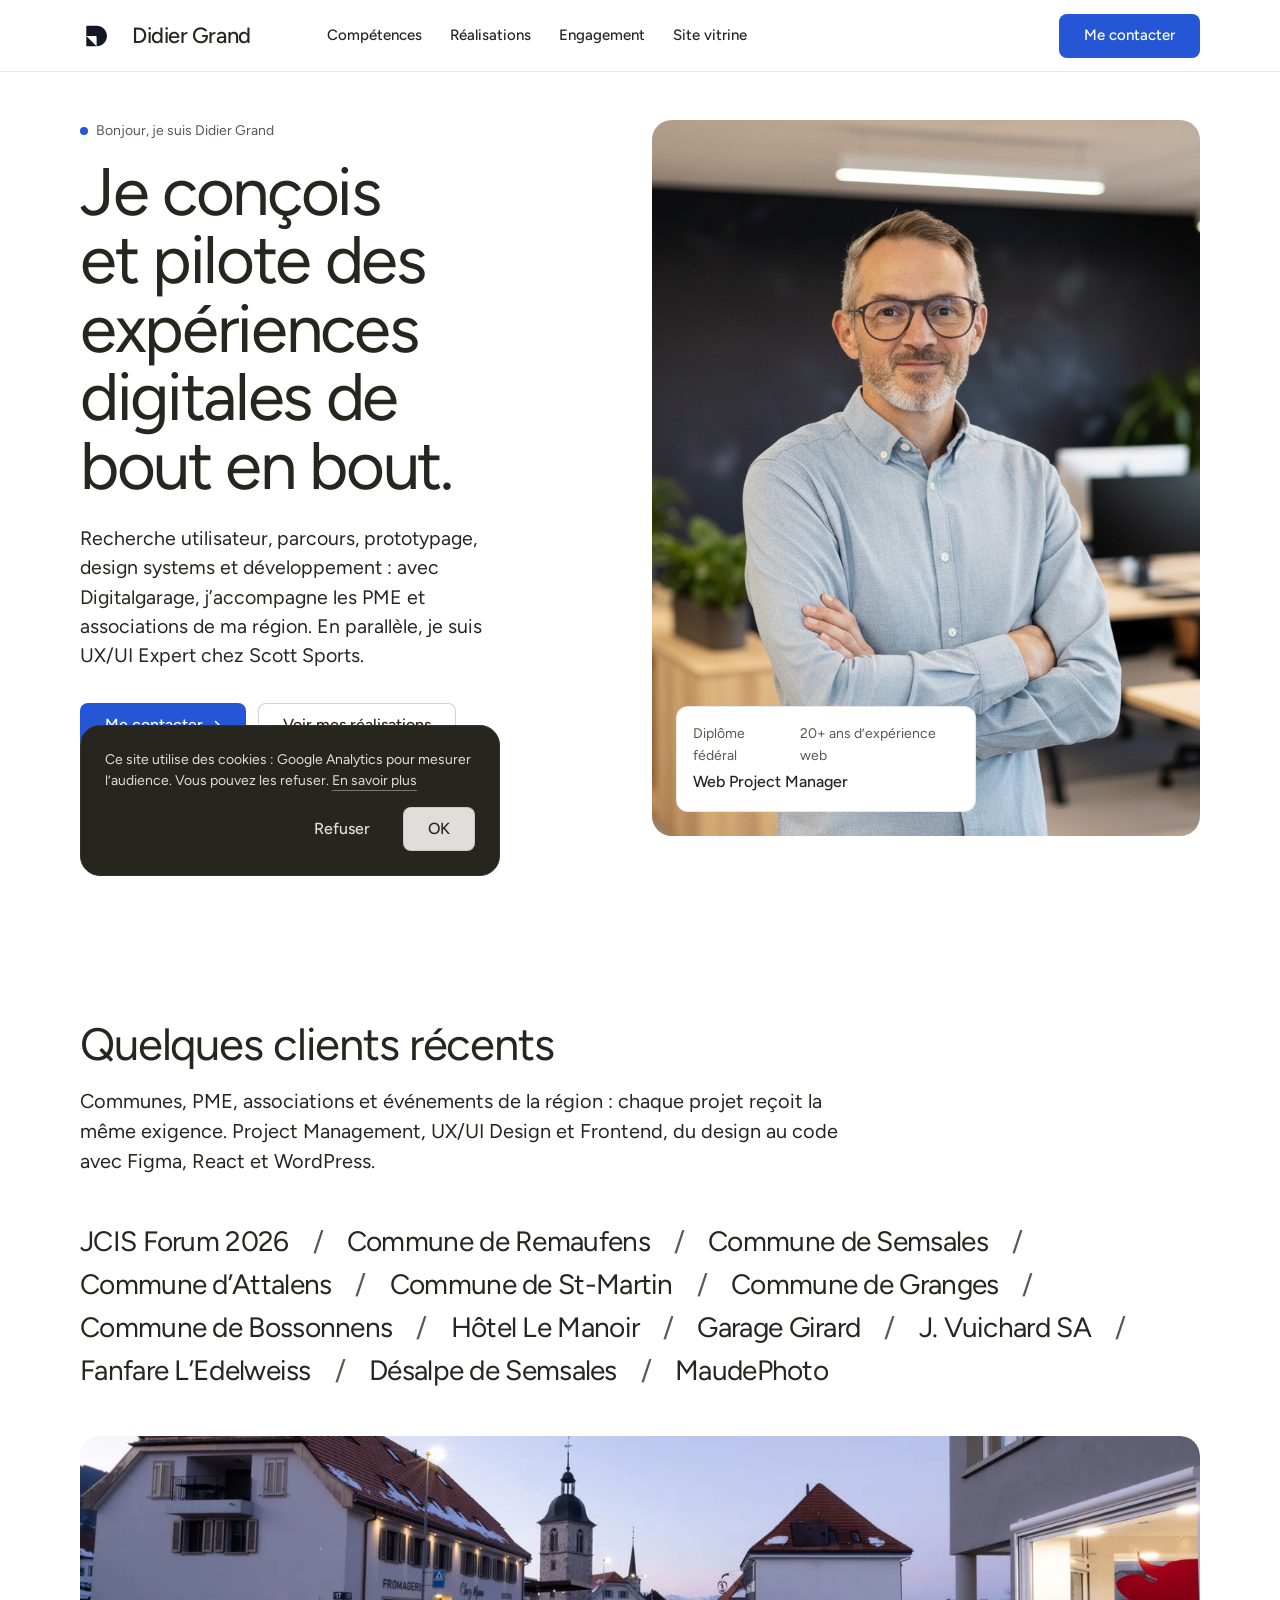
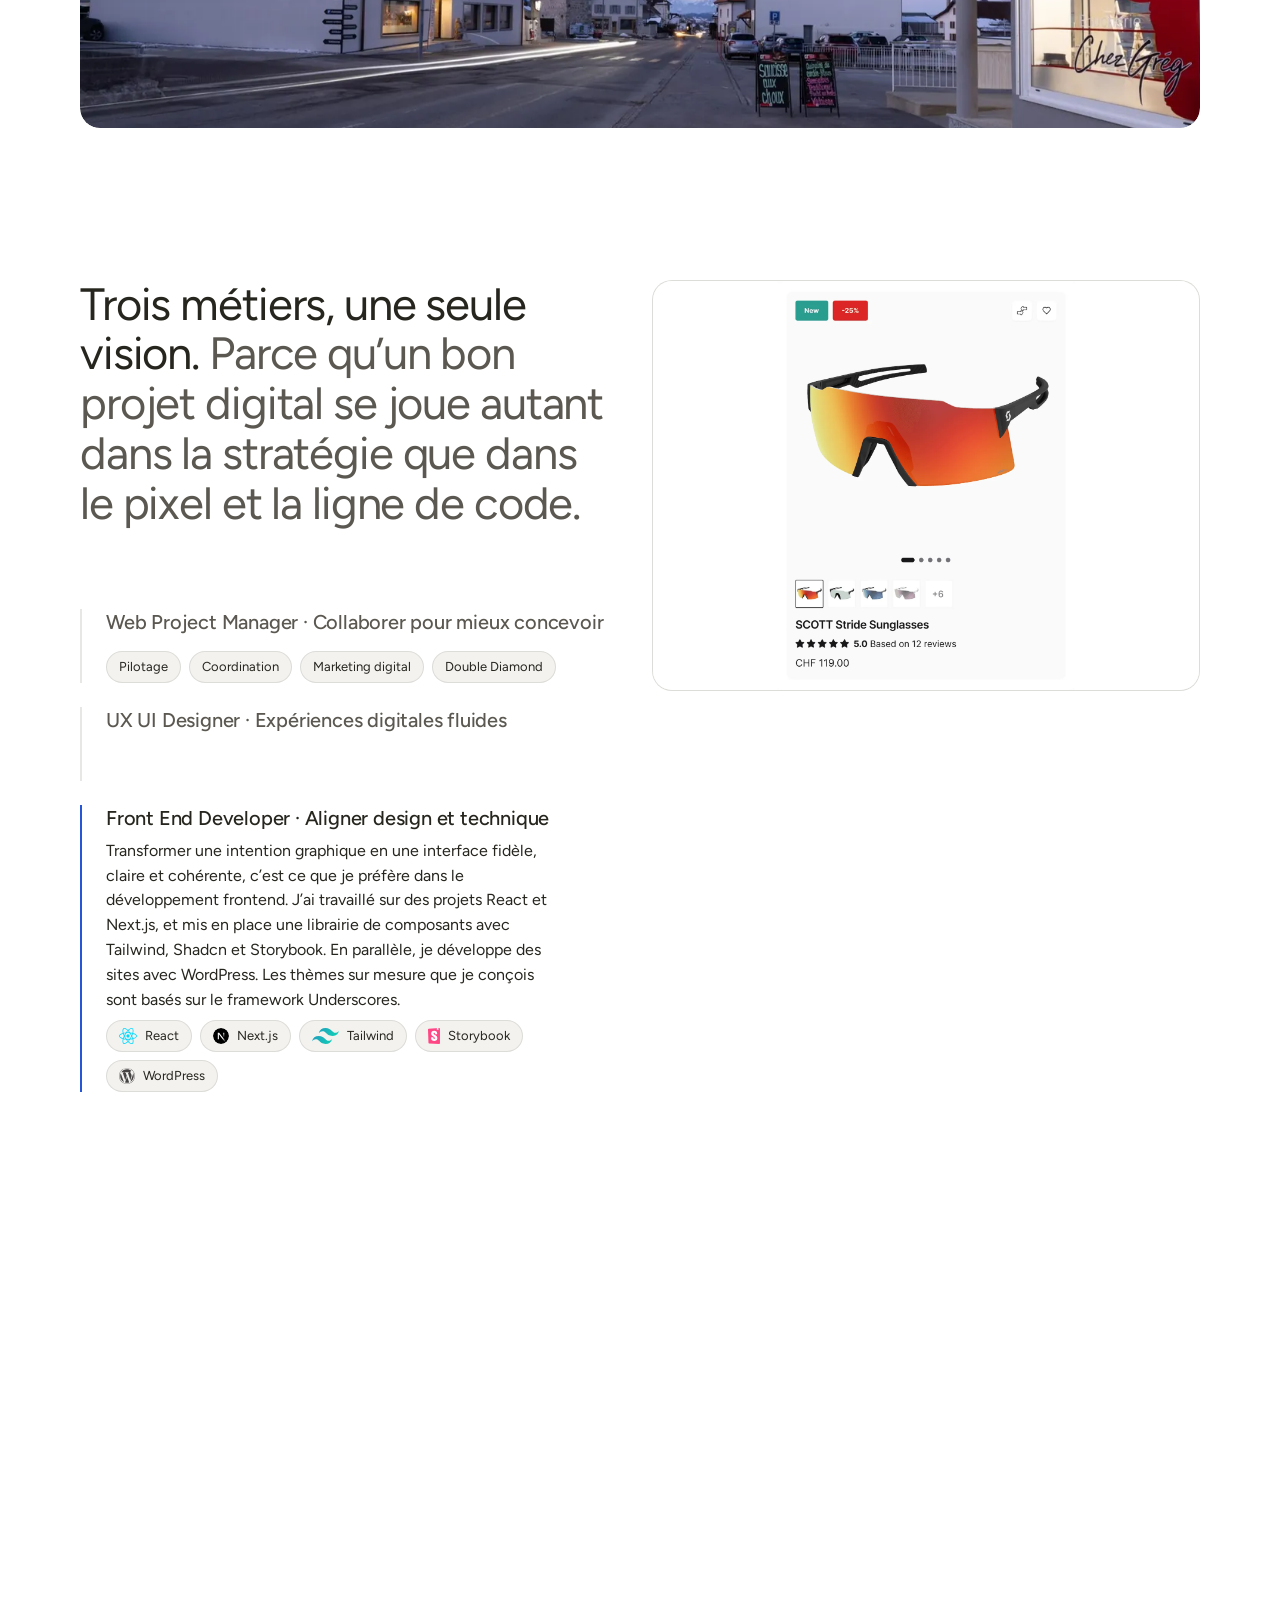
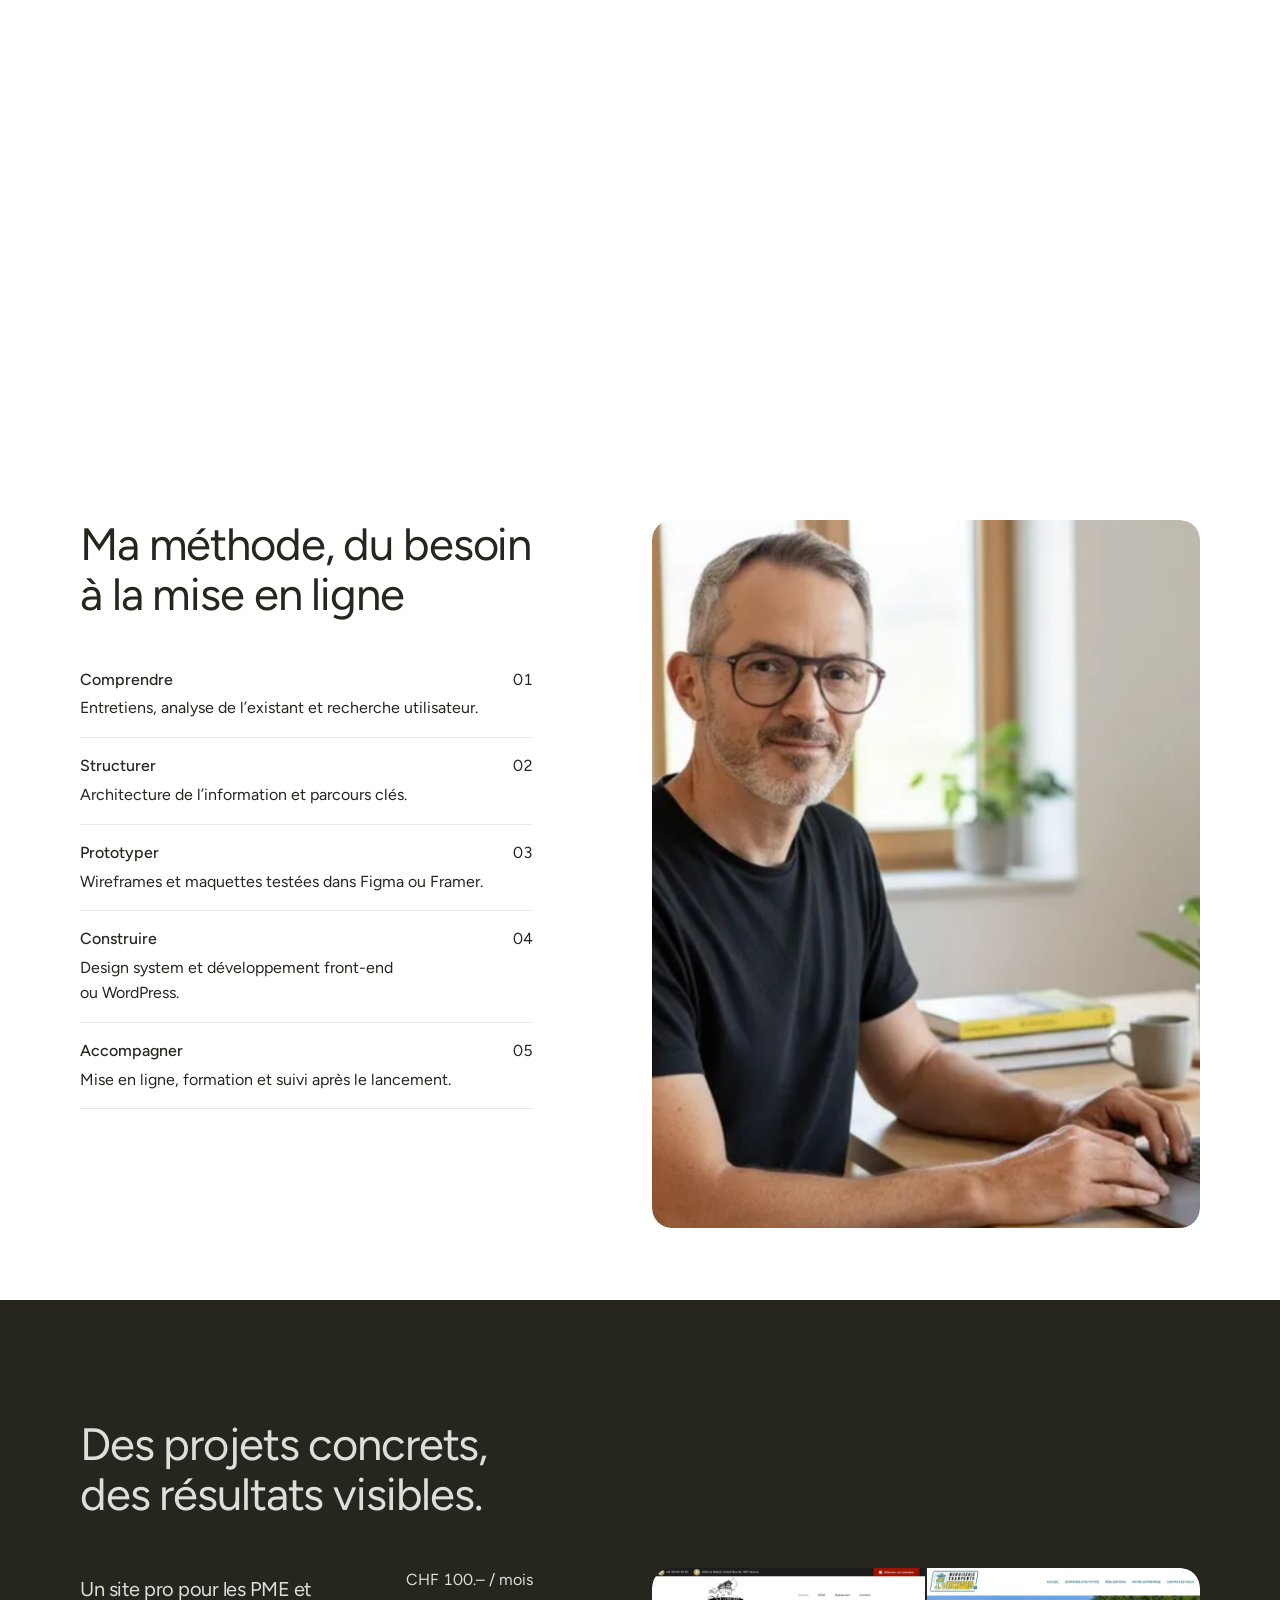
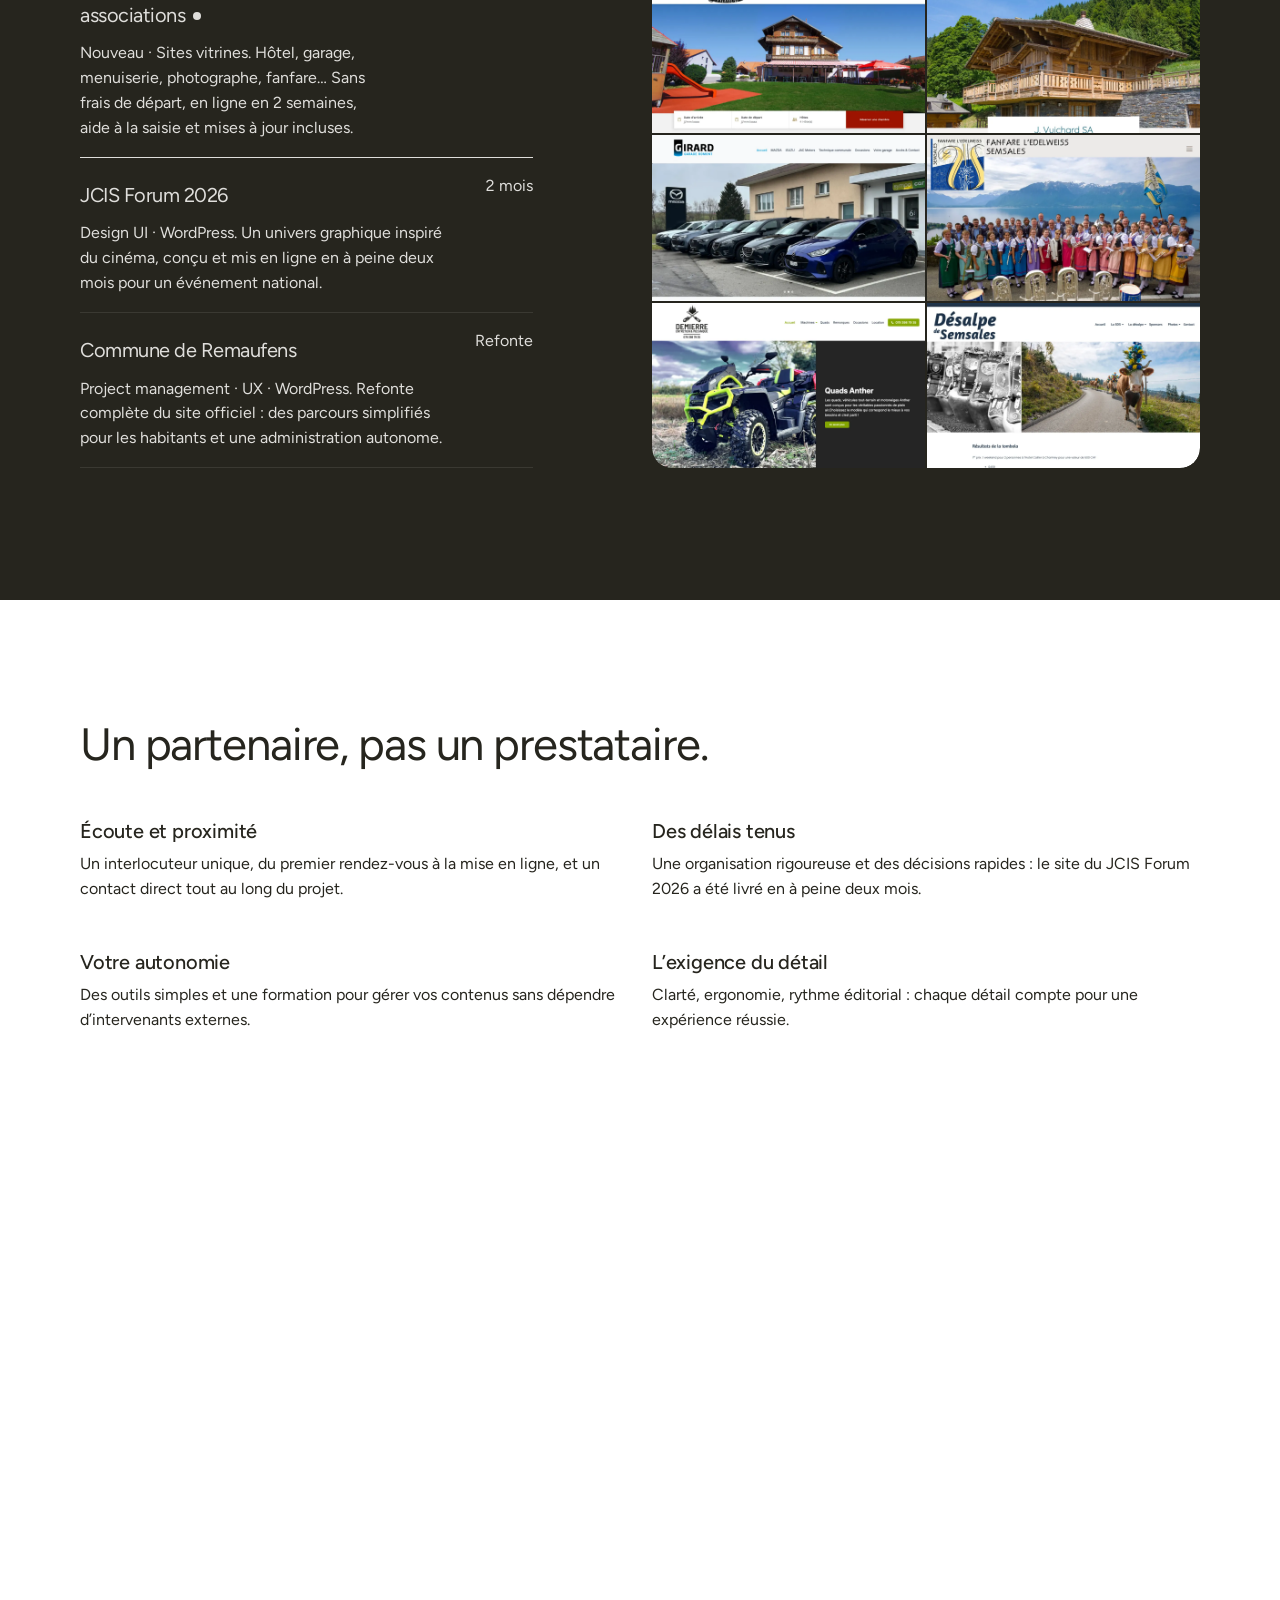
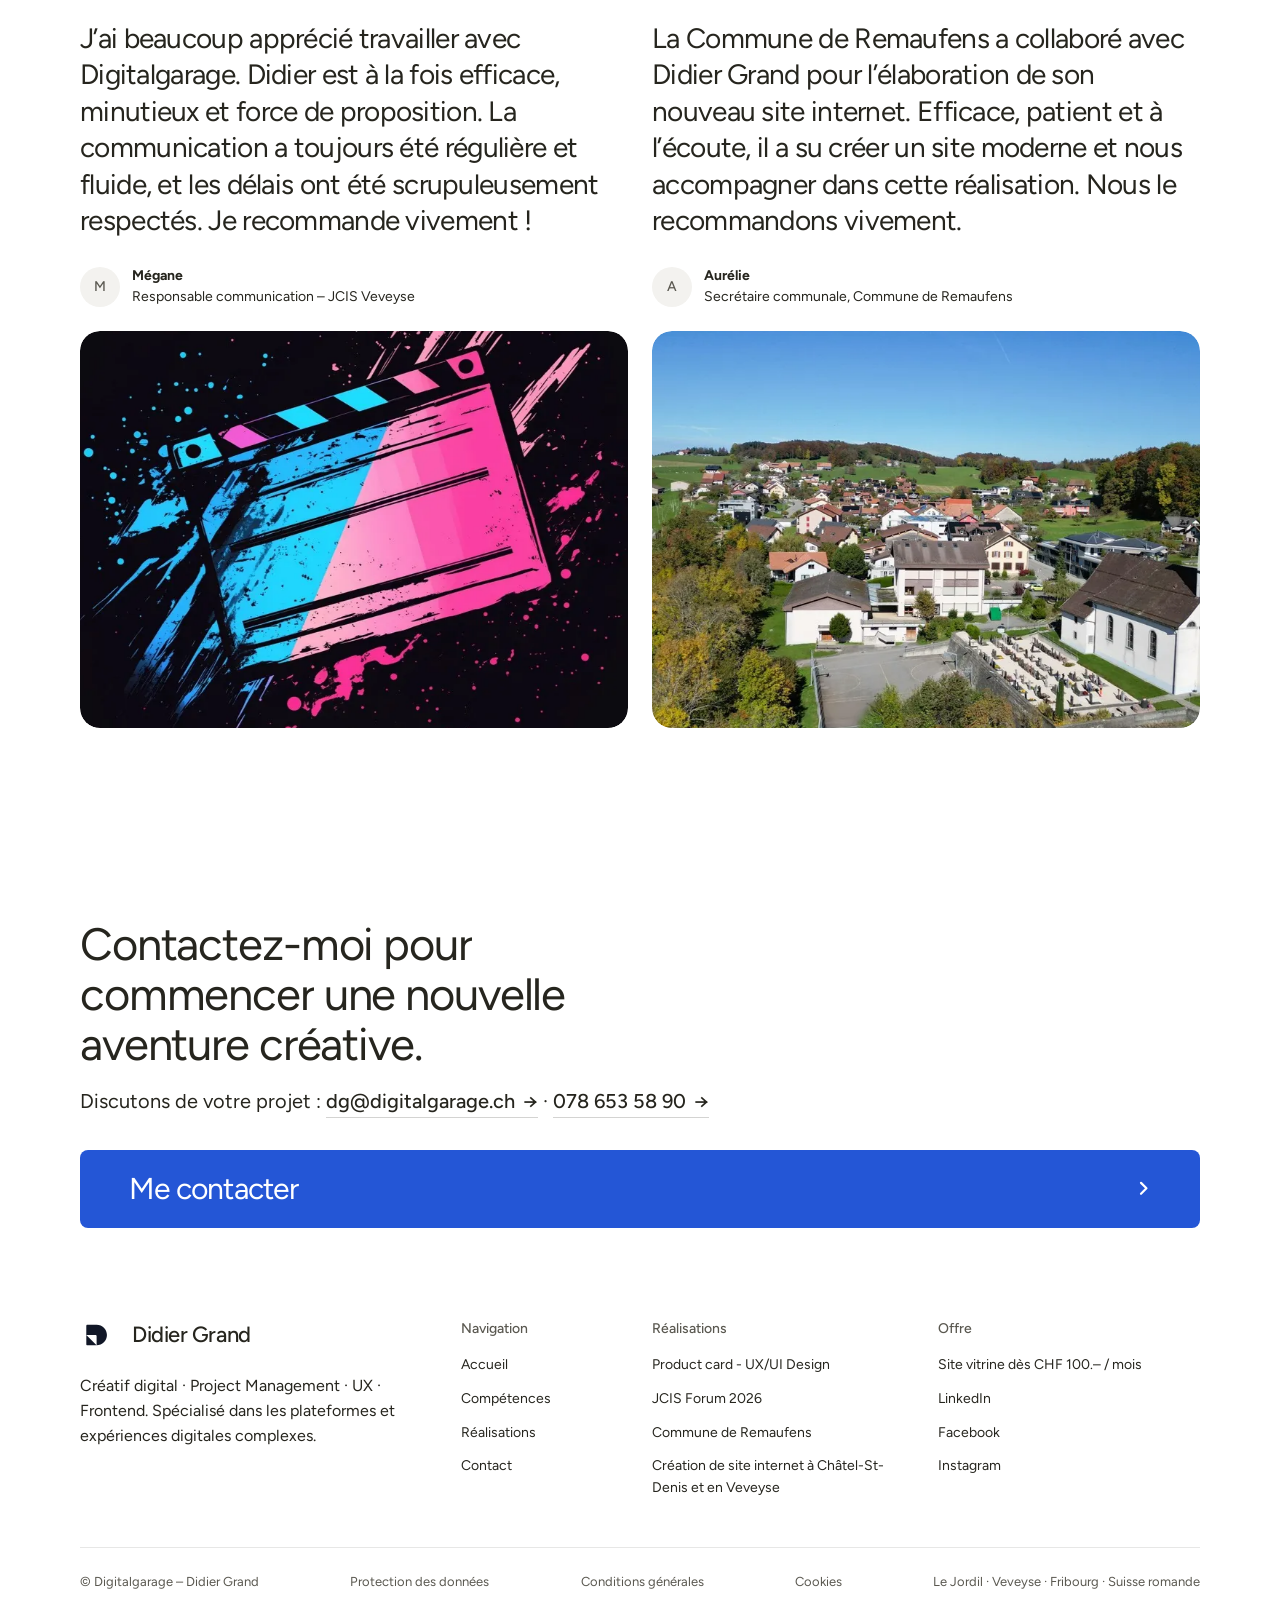
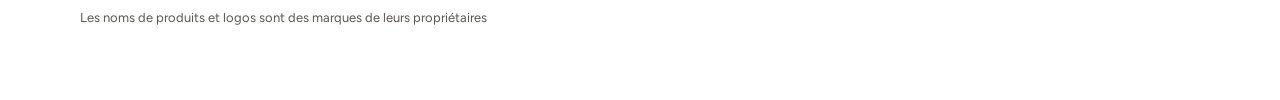
==== commit f0795d29: "new design" ====
--- a/index.html
+++ b/index.html
@@ -1,326 +1,300 @@
 <!doctype html>
-<html lang="fr">
+<html lang="fr" data-type="service" data-radius="soft" data-buttons="solid" data-motion>
 <head>
-  <meta charset="utf-8">
-  <meta name="viewport" content="width=device-width, initial-scale=1">
-  <title>Didier Grand - Créatif digital · UX · Frontend · Project Management</title>
-  <meta name="description" content="Créatif digital · UX · Frontend · Web Project Manager Diplômé, Didier Grand conçoit des expériences digitales élégantes et intuitives, alliant vision utilisateur, gestion de projet et expertise front-end.">
-  <meta property="og:type" content="website">
-  <meta property="og:title" content="Didier Grand - Créatif digital · UX · Frontend · Project Management">
-  <meta property="og:description" content="Créatif digital · UX · Frontend · Web Project Manager Diplômé, Didier Grand conçoit des expériences digitales élégantes et intuitives, alliant vision utilisateur, gestion de projet et expertise front-end.">
-  <meta property="og:image" content="https://www.digitalgarage.ch/images/og-image.png">
-  <meta property="og:url" content="https://www.digitalgarage.ch/">
-  <link rel="canonical" href="https://www.digitalgarage.ch/">
-  <link rel="icon" href="images/favicon.png">
-  <link rel="apple-touch-icon" href="images/apple-touch-icon.png">
-  <link rel="preconnect" href="https://fonts.googleapis.com">
-  <link rel="preconnect" href="https://fonts.gstatic.com" crossorigin>
-  <link href="https://fonts.googleapis.com/css2?family=Inter:wght@300;400;500;700;900&display=swap" rel="stylesheet">
-  <link rel="stylesheet" href="css/style.css?v=6">
-  <link rel="stylesheet" href="css/home.css?v=7">
-  <script>document.documentElement.classList.add("js");</script>
-  <script src="js/consent.js?v=3" defer></script>
+<meta charset="utf-8">
+<meta name="viewport" content="width=device-width, initial-scale=1, viewport-fit=cover">
+<title>Didier Grand - Créatif digital · UX · Frontend · Project Management</title>
+<meta name="description" content="Créatif digital · UX · Frontend · Web Project Manager Diplômé, Didier Grand conçoit des expériences digitales élégantes et intuitives, alliant vision utilisateur, gestion de projet et expertise front-end.">
+<meta property="og:type" content="website">
+<meta property="og:title" content="Didier Grand - Créatif digital · UX · Frontend · Project Management">
+<meta property="og:description" content="Créatif digital · UX · Frontend · Web Project Manager Diplômé, Didier Grand conçoit des expériences digitales élégantes et intuitives, alliant vision utilisateur, gestion de projet et expertise front-end.">
+<meta property="og:image" content="https://www.digitalgarage.ch/images/og-image.png">
+<meta property="og:url" content="https://www.digitalgarage.ch/">
+<meta name="twitter:card" content="summary_large_image">
+<link rel="canonical" href="https://www.digitalgarage.ch/">
+<link rel="icon" href="images/favicon.png">
+<link rel="apple-touch-icon" href="images/apple-touch-icon.png">
+<meta name="theme-color" content="#ffffff">
+<meta name="site-kind" content="other">
+<meta name="page-type" content="service">
+<link rel="preconnect" href="https://fonts.googleapis.com">
+<link rel="preconnect" href="https://fonts.gstatic.com" crossorigin>
+<link href="https://fonts.googleapis.com/css2?family=Figtree:wght@400..700&display=swap" rel="stylesheet">
+<link rel="stylesheet" href="assets/system.css">
+<link rel="stylesheet" href="assets/ui/cards.css">
+<link rel="stylesheet" href="assets/motion/motion.css">
+<link rel="stylesheet" href="assets/layout/layout.css">
+<link rel="stylesheet" href="assets/icons/icon.css">
+<link rel="stylesheet" href="css/shared.css?v=3">
+<link rel="stylesheet" href="css/site-motion.css?v=1">
+<!-- page CSS: only what sits inside a visual (the logo, the vitrine wall, tool icons) and the cookie banner of js/consent.js -->
+<style>
+  /* the vitrine row of the work list: six client sites as one wall inside the frame */
+  .frame > .wall.wall { position: absolute; inset: 0; display: grid; grid-template-columns: repeat(2, minmax(0, 1fr)); grid-template-rows: repeat(3, minmax(0, 1fr)); gap: 2px; overflow: hidden; background: var(--g-dark, #26251e); }
+  .wall[hidden] { display: none; }
+  .wall > img { width: 100%; height: 100%; object-fit: cover; object-position: 50% 0; }
+  /* tools named in the skills: real icons beside their names */
+  .tools { display: flex; flex-wrap: wrap; gap: var(--s-2); }
+  /* the skills' paragraphs use the whole text column */
+  [data-moment="pinned-chapters"] .mo-pc__step p { max-width: none; }
+  /* the chapters' pictures keep the moment's frame, whatever the file's own size */
+  [data-moment="pinned-chapters"]:not(.is-live) .mo-pc__visual > img { height: auto; }
+  /* the hero's headline keeps whole words */
+  .hero h1 { hyphens: manual; -webkit-hyphens: manual; }
+  /* at rest on a tablet the skills section holds two whole screens */
+  @media (min-width: 640px) and (max-width: 1023px) { main > #competences:not(.is-live) { min-height: 200svh; } }
+  .tools .pill .ic { --ic-s: 16px; }
+  /* the work rows link to their case pages */
+  #realisations .rows a { color: inherit; text-decoration: none; }
+  #realisations .rows .rows__name { font: var(--display-weight) var(--t-card)/1.3 var(--font-display); letter-spacing: var(--display-tracking); }
+  /* from 1024 the method's photograph and the quotes' pictures run down to the section's foot */
+  @media (min-width: 1024px) {
+    #methode .wrap.grid { grid-template-rows: minmax(0, 1fr); align-content: stretch; }
+    #engagement .wrap > .grid { align-items: stretch; }
+    #engagement .group .grid { align-content: start; row-gap: var(--s-7); }
+    #engagement .wrap > .grid > div { display: flex; flex-direction: column; }
+    #engagement .wrap > .grid > div > .frame { flex: 1 1 auto; }
+  }
+  /* the clients' names set large, run on as one paragraph of type */
+  .names { list-style: none; margin: 0 0 var(--s-7); padding: 0; display: flex; flex-wrap: wrap; gap: var(--s-2) var(--s-5);
+    font: var(--display-weight) var(--t-h3)/1.25 var(--font-display); letter-spacing: var(--display-tracking); }
+  .names li:not(:last-child)::after { content: "/"; margin-left: var(--s-5); color: var(--muted); }
+  #clients .frame { min-height: 200px; }
+  @media (max-width: 1023px) { main .frame--photo.frame--fill { --ratio: 75%; height: auto; } #clients .frame { --ratio: 50%; } #realisations .frame--photo.frame--fill { --ratio: 56.25%; } }
+  @media (max-width: 639px) { #clients .frame { --ratio: 75%; } #realisations .frame--photo.frame--fill { --ratio: 75%; } }
+  /* the quotes' pictures grow shallower as the screen narrows, so each quote stays on its screen */
+  @media (max-width: 1279px) { #engagement .frame--stage { --ratio: 40%; } }
+  @media (min-width: 640px) and (max-width: 1023px) { #engagement .frame--stage { --ratio: 28%; } #engagement .group .grid > .span-6 { grid-column: span 6; } #engagement .group .grid { grid-template-columns: repeat(12, minmax(0, 1fr)); } }
+  /* a phone: the work section's two groups keep their full height and stack */
+  @media (max-width: 639px) { #realisations .wrap > *, #realisations .group > .fill { flex: none; } }
+  /* a phone: the headline a step smaller and one hero button, so the first screen holds the portrait */
+  @media (max-width: 639px) { #engagement .frame--stage { --ratio: 30%; } .hero h1 { font-size: 36px; } .hero .btn--secondary { display: none; } }
+  #realisations .rows a { display: block; padding-block: var(--s-2); }
+</style>
+
+<script>document.documentElement.classList.add('m-enter');setTimeout(()=>document.documentElement.classList.add('m-enter-done'),700)</script>
+<script>document.documentElement.classList.add('mo-js');setTimeout(()=>document.documentElement.classList.add('mo-safe'),2500)</script>
+<link rel="modulepreload" href="assets/moments/moments.js"><link rel="modulepreload" href="assets/moments/lib.js"><link rel="modulepreload" href="assets/moments/pinned-chapters/moment.js">
+<script src="js/consent.js?v=3" defer></script>
 </head>
-<body class="home">
-
-<header class="site-header">
-  <div class="bar">
-    <a class="logo" href="index.html" aria-label="Accueil Digitalgarage">
-      <svg viewBox="0 0 45 45" aria-hidden="true"><circle cx="22.5" cy="22.5" r="22.5" fill="#fff"/><path d="M8.842 35.587c0 .8.65 1.45 1.45 1.45h13.069L8.842 22.518Z" fill="#111727"/><path d="M23.361 7.998H10.292c-.8 0-1.45.65-1.45 1.45v13.07h13.069c.8 0 1.45.65 1.45 1.45v13.069c8.016 0 14.52-6.504 14.52-14.52 0-8.015-6.504-14.519-14.52-14.519" fill="#111727"/></svg>
-      <span>Didier Grand</span>
-    </a>
-    <nav class="main-nav" aria-label="Navigation principale">
-      <a href="index.html#competences">Compétences</a>
-      <a href="index.html#realisations">Réalisations</a>
-      <a href="index.html#engagement">Engagement</a>
-      <a class="new" href="site-vitrine.html">Site vitrine</a>
+<body>
+<!-- type: service (one person hired for web projects: UX, frontend, project management)
+     deal: hero split (photo and film dealt first: the portrait is 1024px wide, under the 1920 a full-bleed photo needs, and there is no film),
+           palette stone-blueprint (warm stone like the desk wood and paper of a studio, the blue of a blueprint beside the navy logo),
+           type figtree, nav nav-mega, close close-type (close-photo dealt first: every client photograph is already used once above), footer footer-columns, rhythm dark-band, buttons solid, mark: the client's own logo
+     moments: pinned-chapters in #competences -->
+
+<header class="nav">
+  <div class="wrap nav__bar">
+    <a class="skip-link" href="#top">Aller au contenu</a>
+    <a class="nav__logo" href="index.html" aria-label="Accueil Digitalgarage">
+      <svg viewBox="0 0 45 45" aria-hidden="true"><circle cx="22.5" cy="22.5" r="22.5" fill="#fff"/><path d="M8.842 35.587c0 .8.65 1.45 1.45 1.45h13.069L8.842 22.518Z" fill="#111727"/><path d="M23.361 7.998H10.292c-.8 0-1.45.65-1.45 1.45v13.07h13.069c.8 0 1.45.65 1.45 1.45v13.069c8.016 0 14.52-6.504 14.52-14.52 0-8.015-6.504-14.519-14.52-14.519" fill="#111727"/></svg><span class="nav__name">Didier Grand</span></a>
+    <nav class="nav__links" aria-label="Navigation principale">
+      <div class="nav__item"><a class="nav__link" href="index.html#competences">Compétences</a></div>
+      <div class="nav__item"><a class="nav__link" href="index.html#realisations">Réalisations</a></div>
+      <div class="nav__item"><a class="nav__link" href="index.html#engagement">Engagement</a></div>
+      <div class="nav__item"><a class="nav__link" href="site-vitrine.html">Site vitrine</a></div>
     </nav>
-    <div class="header-icons">
-      <a class="icon-btn" href="https://www.linkedin.com/in/didiergrand/" target="_blank" rel="noopener" aria-label="LinkedIn">
-        <svg viewBox="0 0 24 24" fill="none" stroke="currentColor" stroke-width="2" stroke-linecap="round" stroke-linejoin="round"><path d="M16 8a6 6 0 0 1 6 6v7h-4v-7a2 2 0 0 0-4 0v7h-4v-7a6 6 0 0 1 6-6z"/><rect x="2" y="9" width="4" height="12"/><circle cx="4" cy="4" r="2"/></svg>
-      </a>
-      <a class="icon-btn" href="https://www.facebook.com/digitalgarage.ch" target="_blank" rel="noopener" aria-label="Facebook">
-        <svg viewBox="0 0 24 24" fill="none" stroke="currentColor" stroke-width="2" stroke-linecap="round" stroke-linejoin="round"><path d="M18 2h-3a5 5 0 0 0-5 5v3H7v4h3v8h4v-8h3l1-4h-4V7a1 1 0 0 1 1-1h3z"/></svg>
-      </a>
-      <a class="icon-btn" href="https://www.instagram.com/digitalgarage.ch/" target="_blank" rel="noopener" aria-label="Instagram">
-        <svg viewBox="0 0 24 24" fill="none" stroke="currentColor" stroke-width="2" stroke-linecap="round" stroke-linejoin="round"><rect x="2" y="2" width="20" height="20" rx="5"/><path d="M16 11.37A4 4 0 1 1 12.63 8 4 4 0 0 1 16 11.37z"/><line x1="17.5" y1="6.5" x2="17.51" y2="6.5"/></svg>
-      </a>
-      <a class="nav-cta" href="contact.html">Me contacter</a>
-    </div>
+    <div class="nav__actions">
+      <a class="btn btn--primary" href="contact.html">Me contacter</a>
+    </div>
+    <button class="nav__toggle" type="button" aria-expanded="false" aria-label="Menu">
+      <svg width="18" height="18" viewBox="0 0 18 18" aria-hidden="true"><path d="M2 5h14M2 13h14" stroke="currentColor" stroke-width="1.6" stroke-linecap="round"/></svg>
+    </button>
   </div>
 </header>
 
-<main>
-
-  <!-- ================= HERO ================= -->
-  <section class="h-hero">
-    <div class="wrap grid">
-      <div>
-        <span class="hello reveal"><img src="images/didier-grand.jpg" alt=""><span>Bonjour, je suis <b>Didier Grand</b></span></span>
-        <h1 class="reveal d1">Je conçois et pilote des expériences digitales <span class="grad">de bout en bout.</span></h1>
-        <div class="roles reveal d2"><span>Project Management</span><span>UX / UI Design</span><span>Frontend</span></div>
-        <p class="lead reveal d2">Recherche utilisateur, parcours, prototypage, design systems et développement&nbsp;: j’accompagne aussi bien des PME et associations de ma région que des plateformes internationales comme Scott Sports, en collaboration étroite avec les équipes produit et tech.</p>
-        <div class="actions reveal d3">
-          <a class="btn-pill dark" href="#realisations">Voir mes réalisations
-            <svg viewBox="0 0 24 24" fill="none" stroke="currentColor" stroke-width="2.2" stroke-linecap="round" stroke-linejoin="round" aria-hidden="true"><path d="M12 5v14M5 12l7 7 7-7"/></svg></a>
-          <a class="btn-pill line" href="contact.html">Discutons de votre projet</a>
-        </div>
-      </div>
-
-      <div class="portrait reveal d2">
-        <div class="ph"><img src="images/didier-grand.jpg" alt="Portrait de Didier Grand" width="1024" height="1024"></div>
-        <div class="float f1">
-          <span class="ic"><svg viewBox="0 0 24 24" fill="none" stroke="currentColor" stroke-width="2" stroke-linecap="round" stroke-linejoin="round" aria-hidden="true"><circle cx="12" cy="8" r="6"/><path d="M15.5 13.5 17 22l-5-3-5 3 1.5-8.5"/></svg></span>
-          <div><b>Diplôme fédéral</b><small>Web Project Manager</small></div>
-        </div>
-        <div class="float f2">
-          <span class="ic"><svg viewBox="0 0 24 24" fill="none" stroke="currentColor" stroke-width="2" stroke-linecap="round" stroke-linejoin="round" aria-hidden="true"><circle cx="12" cy="12" r="9"/><path d="M12 7v5l3 2"/></svg></span>
-          <div><b>20+ ans</b><small>d’expérience web</small></div>
-        </div>
-        <div class="float f3">
-          <span class="ic"><svg viewBox="0 0 24 24" fill="none" stroke="currentColor" stroke-width="2" stroke-linecap="round" stroke-linejoin="round" aria-hidden="true"><path d="m16 18 6-6-6-6M8 6l-6 6 6 6"/></svg></span>
-          <div><b>Du design au code</b><small>Figma · React · WordPress</small></div>
-        </div>
-      </div>
-    </div>
-  </section>
-
-  <!-- ================= CLIENTS ================= -->
-  <section class="marquee" aria-label="Ils m'ont fait confiance">
-    <p>Ils m’ont fait confiance</p>
-    <div class="track">
-      <span>Scott Sports</span><span>JCIS Forum 2026</span><span>Commune de Remaufens</span><span>Commune de Semsales</span><span>Commune d’Attalens</span><span>Commune de St-Martin</span><span>Commune de Granges</span><span>Commune de Bossonnens</span><span>Hôtel Le Manoir</span><span>Garage Girard</span><span>J. Vuichard SA</span><span>Fanfare L’Edelweiss</span><span>Désalpe de Semsales</span><span>MaudePhoto</span>
-      <span aria-hidden="true">Scott Sports</span><span aria-hidden="true">JCIS Forum 2026</span><span aria-hidden="true">Commune de Remaufens</span><span aria-hidden="true">Commune de Semsales</span><span aria-hidden="true">Commune d’Attalens</span><span aria-hidden="true">Commune de St-Martin</span><span aria-hidden="true">Commune de Granges</span><span aria-hidden="true">Commune de Bossonnens</span><span aria-hidden="true">Hôtel Le Manoir</span><span aria-hidden="true">Garage Girard</span><span aria-hidden="true">J. Vuichard SA</span><span aria-hidden="true">Fanfare L’Edelweiss</span><span aria-hidden="true">Désalpe de Semsales</span><span aria-hidden="true">MaudePhoto</span>
-    </div>
-  </section>
-
-
-  <!-- ================= COMPÉTENCES ================= -->
-  <section class="skills-dark" id="competences">
+<main id="top">
+
+  <!-- HERO: split, the portrait on the right -->
+  <section class="hero hero--split" data-enter aria-labelledby="hero-h">
+    <div class="wrap"><div class="hero-text grid hero__grid">
+      <div class="hero__text span-5">
+        <p class="hero__kicker"><span class="dot" aria-hidden="true"></span>Bonjour, je suis Didier Grand</p>
+        <h1 id="hero-h">Je conçois et pilote des expériences digitales de bout en bout.</h1>
+        <p class="hero__lead">Recherche utilisateur, parcours, prototypage, design systems et développement&nbsp;: avec Digitalgarage, j’accompagne les PME et associations de ma région. En parallèle, je suis UX/UI Expert chez Scott Sports.</p>
+        <div class="btn-row">
+          <a class="btn btn--primary" href="contact.html">Me contacter<svg class="m-arrow" viewBox="0 0 12 12" aria-hidden="true"><path class="m-arrow__stem" d="M1 6h8"/><path class="m-arrow__head" d="M4.5 2.5 8 6l-3.5 3.5"/></svg></a>
+          <a class="btn btn--secondary" href="#realisations">Voir mes réalisations</a>
+        </div>
+      </div>
+      <div class="hero__media span-6 start-7">
+        <img src="images/didier-grand.jpg" alt="Portrait de Didier Grand" width="1024" height="1024" style="--ly-pos: 50% 30%" fetchpriority="high" data-source="client" data-subject="Didier Grand">
+        <div class="ly-float">
+          <div class="ly-float__row"><span>Diplôme fédéral</span><span>20+ ans d’expérience web</span></div>
+          <div class="ly-float__title">Web Project Manager</div>
+        </div>
+      </div>
+    </div></div>
+  </section>
+
+  <!-- CLIENTS: the names set large, then the region they come from as a wide picture -->
+  <section class="section" id="clients" aria-labelledby="clients-h">
     <div class="wrap">
-      <div class="sec-head">
-        <div>
-          <p class="eyebrow-sm">Compétences</p>
-          <h2 class="h2 reveal">Trois métiers,<br><em>une seule vision.</em></h2>
-        </div>
-        <p class="lead reveal d1">Parce qu’un bon projet digital se joue autant dans la stratégie que dans le pixel et la ligne de code.</p>
-      </div>
-
-      <div class="skill-cards">
-        <article class="sk reveal">
-          <div class="num">01<svg viewBox="0 0 24 24" fill="none" stroke="currentColor" stroke-width="1.8" stroke-linecap="round" stroke-linejoin="round" aria-hidden="true"><path d="M17 21v-2a4 4 0 0 0-4-4H5a4 4 0 0 0-4 4v2"/><circle cx="9" cy="7" r="4"/><path d="M23 21v-2a4 4 0 0 0-3-3.87M16 3.13a4 4 0 0 1 0 7.75"/></svg></div>
-          <h3>Web Project Manager</h3>
-          <p class="k">Collaborer pour mieux concevoir</p>
-          <p>J’ai récemment obtenu le Diplôme fédéral de Web Project Manager, une formation exigeante qui m’a permis de renforcer ma vision stratégique, mes compétences en pilotage de projets digitaux, en coordination d’équipes et en marketing digital.</p>
-          <p>Ce diplôme vient structurer et formaliser une pratique acquise sur le terrain, au contact de projets concrets et d’environnements exigeants.</p>
-          <div class="tags"><span>Pilotage</span><span>Coordination</span><span>Marketing digital</span><span>Double Diamond</span></div>
-        </article>
-        <article class="sk reveal d1">
-          <div class="num">02<svg viewBox="0 0 24 24" fill="none" stroke="currentColor" stroke-width="1.8" stroke-linecap="round" stroke-linejoin="round" aria-hidden="true"><path d="M12 19l7-7 3 3-7 7-3-3z"/><path d="M18 13l-1.5-7.5L2 2l3.5 14.5L13 18l5-5z"/><path d="M2 2l7.586 7.586"/><circle cx="11" cy="11" r="2"/></svg></div>
-          <h3>UX UI Designer</h3>
-          <p class="k">Expériences digitales fluides</p>
-          <p>Particulièrement sensible à la clarté, à l’ergonomie, au rythme éditorial et à la qualité de l’expérience utilisateur, je crée des designs intuitifs et efficaces en utilisant des librairies de composants modernes afin d’accélérer le développement de l’interface.</p>
-          <p>Les outils comme Figma ou Framer sont mes alliés quotidiens pour créer des prototypes rapides.</p>
-          <div class="tags"><span>Figma</span><span>Framer</span><span>Design systems</span><span>Prototypage</span></div>
-        </article>
-        <article class="sk reveal d2">
-          <div class="num">03<svg viewBox="0 0 24 24" fill="none" stroke="currentColor" stroke-width="1.8" stroke-linecap="round" stroke-linejoin="round" aria-hidden="true"><path d="m16 18 6-6-6-6M8 6l-6 6 6 6"/></svg></div>
-          <h3>Front End Developer</h3>
-          <p class="k">Aligner design et technique</p>
-          <p>Transformer une intention graphique en une interface fidèle, claire et cohérente, c’est ce que je préfère dans le développement frontend. J’ai travaillé sur des projets React et Next.js, et mis en place une librairie de composants avec Tailwind, Shadcn et Storybook.</p>
-          <p>En parallèle, je développe des sites avec WordPress. Les thèmes sur mesure que je conçois sont basés sur le framework Underscores.</p>
-          <div class="tags"><span>React</span><span>Next.js</span><span>Tailwind</span><span>Storybook</span><span>WordPress</span></div>
-        </article>
-      </div>
-
-      <h3 class="method-title reveal">Ma méthode, du besoin à la mise en ligne</h3>
-      <ol class="method">
-        <li class="reveal"><h4>Comprendre</h4><p>Entretiens, analyse de l’existant et recherche utilisateur.</p></li>
-        <li class="reveal d1"><h4>Structurer</h4><p>Architecture de l’information et parcours clés.</p></li>
-        <li class="reveal d2"><h4>Prototyper</h4><p>Wireframes et maquettes testées dans Figma ou Framer.</p></li>
-        <li class="reveal d3"><h4>Construire</h4><p>Design system et développement front-end ou WordPress.</p></li>
-        <li class="reveal d3"><h4>Accompagner</h4><p>Mise en ligne, formation et suivi après le lancement.</p></li>
-      </ol>
-    </div>
-  </section>
-
-  <!-- ================= RÉALISATIONS ================= -->
-  <section class="sec" id="realisations">
+      <div class="section-head">
+        <h2 id="clients-h">Quelques clients récents</h2>
+        <p>Communes, PME, associations et événements de la région&nbsp;: chaque projet reçoit la même exigence. Project Management, UX/UI Design et Frontend, du design au code avec Figma, React et WordPress.</p>
+      </div>
+      <ul class="names"><li>JCIS Forum 2026</li><li>Commune de Remaufens</li><li>Commune de Semsales</li><li>Commune d’Attalens</li><li>Commune de St-Martin</li><li>Commune de Granges</li><li>Commune de Bossonnens</li><li>Hôtel Le Manoir</li><li>Garage Girard</li><li>J. Vuichard SA</li><li>Fanfare L’Edelweiss</li><li>Désalpe de Semsales</li><li>MaudePhoto</li></ul>
+      <div class="frame frame--photo fill">
+        <img class="frame__img" src="images/home/chatel-st-denis.webp" width="1600" height="800" alt="La grand-rue de Châtel-St-Denis au crépuscule, en Veveyse" loading="lazy" style="object-position: 50% 62%" data-source="client" data-subject="Châtel-St-Denis">
+      </div>
+    </div>
+  </section>
+
+  <!-- COMPÉTENCES: pinned-chapters, three skills, one picture each -->
+  <section class="section" id="competences" style="--h: 2" data-moment="pinned-chapters" aria-labelledby="competences-h">
+    <div class="wrap mo-pc__grid">
+      <div class="mo-pc__text">
+        <div class="section-head">
+          <h2 id="competences-h">Trois métiers, une seule vision. <span class="muted">Parce qu’un bon projet digital se joue autant dans la stratégie que dans le pixel et la ligne de code.</span></h2>
+        </div>
+        <ol class="mo-pc__steps">
+          <li class="mo-pc__step">
+            <h3>Web Project Manager · Collaborer pour mieux concevoir</h3>
+            <p>J’ai récemment obtenu le Diplôme fédéral de Web Project Manager, une formation exigeante qui m’a permis de renforcer ma vision stratégique, mes compétences en pilotage de projets digitaux, en coordination d’équipes et en marketing digital. Ce diplôme vient structurer et formaliser une pratique acquise sur le terrain, au contact de projets concrets et d’environnements exigeants.</p>
+            <p><span class="tools"><span class="pill">Pilotage</span><span class="pill">Coordination</span><span class="pill">Marketing digital</span><span class="pill">Double Diamond</span></span></p>
+            <figure class="mo-pc__visual"><img src="images/home/remaufens-double-diamond.webp" alt="Le Double Diamond appliqué au projet de la Commune de Remaufens" width="1200" height="1215" loading="lazy" style="object-fit: contain; background: #fff"></figure>
+          </li>
+          <li class="mo-pc__step">
+            <h3>UX UI Designer · Expériences digitales fluides</h3>
+            <p>Particulièrement sensible à la clarté, à l’ergonomie, au rythme éditorial et à la qualité de l’expérience utilisateur, je crée des designs intuitifs et efficaces en utilisant des librairies de composants modernes afin d’accélérer le développement de l’interface. Les outils comme Figma ou Framer sont mes alliés quotidiens pour créer des prototypes rapides.</p>
+            <p><span class="tools"><span class="pill"><img class="ic ic-tall" src="assets/icons/figma.svg" alt="" loading="lazy" width="11" height="16">Figma</span><span class="pill"><img class="ic ic-tall ic-ink" src="assets/icons/framer.svg" alt="" loading="lazy" width="11" height="16">Framer</span><span class="pill">Design systems</span><span class="pill">Prototypage</span></span></p>
+            <figure class="mo-pc__visual"><img src="images/home/scott-wireframes.webp" alt="Wireframes d’une fiche produit pour Scott Sports" width="1200" height="1570" loading="lazy" style="object-fit: contain; background: #fff"></figure>
+          </li>
+          <li class="mo-pc__step">
+            <h3>Front End Developer · Aligner design et technique</h3>
+            <p>Transformer une intention graphique en une interface fidèle, claire et cohérente, c’est ce que je préfère dans le développement frontend. J’ai travaillé sur des projets React et Next.js, et mis en place une librairie de composants avec Tailwind, Shadcn et Storybook. En parallèle, je développe des sites avec WordPress. Les thèmes sur mesure que je conçois sont basés sur le framework Underscores.</p>
+            <p><span class="tools"><span class="pill"><img class="ic" src="assets/icons/react.svg" alt="" loading="lazy" width="18" height="16">React</span><span class="pill"><img class="ic" src="assets/icons/nextjs.svg" alt="" loading="lazy" width="16" height="16">Next.js</span><span class="pill"><img class="ic ic-land" src="assets/icons/tailwindcss.svg" alt="" loading="lazy" width="27" height="16">Tailwind</span><span class="pill"><img class="ic" src="assets/icons/storybook.svg" alt="" loading="lazy" width="13" height="16">Storybook</span><span class="pill"><img class="ic ic-ink" src="assets/icons/wordpress.svg" alt="" loading="lazy" width="16" height="16">WordPress</span></span></p>
+            <figure class="mo-pc__visual"><img src="images/home/scott-product-card.webp" alt="La product card de Scott Sports, développée en composants" width="1000" height="1371" loading="lazy" style="object-fit: contain; background: #fff"></figure>
+          </li>
+        </ol>
+      </div>
+      <div class="mo-pc__visuals frame"></div>
+    </div>
+  </section>
+
+  <!-- MÉTHODE: five steps as rows beside Didier at work -->
+  <section class="section" id="methode" aria-labelledby="methode-h">
+    <div class="wrap grid grid--top">
+      <div class="span-5">
+        <div class="section-head">
+          <h2 id="methode-h">Ma méthode, du besoin à la mise en ligne</h2>
+        </div>
+        <ol class="rows">
+          <li><span class="rows__name">Comprendre</span><p>Entretiens, analyse de l’existant et recherche utilisateur.</p><span class="rows__value">01</span></li>
+          <li><span class="rows__name">Structurer</span><p>Architecture de l’information et parcours clés.</p><span class="rows__value">02</span></li>
+          <li><span class="rows__name">Prototyper</span><p>Wireframes et maquettes testées dans Figma ou Framer.</p><span class="rows__value">03</span></li>
+          <li><span class="rows__name">Construire</span><p>Design system et développement front-end ou WordPress.</p><span class="rows__value">04</span></li>
+          <li><span class="rows__name">Accompagner</span><p>Mise en ligne, formation et suivi après le lancement.</p><span class="rows__value">05</span></li>
+        </ol>
+      </div>
+      <div class="frame frame--photo frame--fill span-6 start-7">
+        <img class="frame__img" src="images/home/didier-grand-contact.webp" width="1024" height="585" alt="Didier Grand au travail sur une maquette, à son bureau" loading="lazy" style="object-position: 30% 50%" data-source="client" data-subject="Didier Grand at work">
+      </div>
+    </div>
+  </section>
+
+  <!-- RÉALISATIONS: the dark band: the case list beside its picture -->
+  <section class="section ground-inverse" id="realisations" aria-labelledby="realisations-h">
     <div class="wrap">
-      <div class="sec-head">
-        <div>
-          <p class="eyebrow-sm">Réalisations récentes</p>
-          <h2 class="h2 reveal">Des projets concrets,<br><em>des résultats visibles.</em></h2>
-        </div>
-        <p class="lead reveal d1">De la plateforme e-commerce internationale au site de la commune voisine, chaque projet reçoit la même exigence.</p>
-      </div>
-
-      <div class="bento">
-        <a class="card c-vitrine reveal" href="site-vitrine.html">
-          <div class="top">
-            <div>
-              <span class="tag">Nouveau · Sites vitrines</span>
-              <h3>Un site pro pour les PME et associations</h3>
-              <p class="s" style="margin:0">Hôtel, garage, menuiserie, photographe, fanfare… Sans frais de départ, en ligne en 2 semaines, aide à la saisie et mises à jour incluses.</p>
+      <div class="group">
+        <div class="section-head">
+          <h2 id="realisations-h">Des projets concrets, des résultats visibles.</h2>
+        </div>
+        <div class="grid grid--top fill" data-peek>
+          <ul class="rows span-5">
+            <li data-peek-to="vitrine"><a href="site-vitrine.html"><span class="rows__name">Un site pro pour les PME et associations</span></a><p>Nouveau · Sites vitrines. Hôtel, garage, menuiserie, photographe, fanfare… Sans frais de départ, en ligne en 2 semaines, aide à la saisie et mises à jour incluses.</p><span class="rows__value">CHF 100.– / mois</span></li>
+            <li data-peek-to="jcis"><a href="site-web-jcis-forum-2026.html"><span class="rows__name">JCIS Forum 2026</span></a><p>Design UI · WordPress. Un univers graphique inspiré du cinéma, conçu et mis en ligne en à peine deux mois pour un événement national.</p><span class="rows__value">2 mois</span></li>
+            <li data-peek-to="remaufens"><a href="remaufens.html"><span class="rows__name">Commune de Remaufens</span></a><p>Project management · UX · WordPress. Refonte complète du site officiel&nbsp;: des parcours simplifiés pour les habitants et une administration autonome.</p><span class="rows__value">Refonte</span></li>
+          </ul>
+          <div class="frame frame--photo frame--fill span-6 start-7">
+            <div class="wall" data-peek-for="vitrine">
+              <img src="images/vitrine/hotel-lemanoir.webp" alt="Site vitrine de l’Hôtel Le Manoir" width="1200" height="750">
+              <img src="images/vitrine/vuichardsa.webp" alt="Site vitrine de J. Vuichard SA" width="1200" height="750">
+              <img src="images/vitrine/garage-girard.webp" alt="Site vitrine du Garage Girard" width="1200" height="750">
+              <img src="images/vitrine/fanfare-semsales.webp" alt="Site vitrine de la fanfare de Semsales" width="1200" height="750">
+              <img src="images/vitrine/demierremecanique.webp" alt="Site vitrine de Demierre Mécanique" width="1200" height="750">
+              <img src="images/vitrine/desalpe-semsales.webp" alt="Site vitrine de la Désalpe de Semsales" width="1200" height="750">
             </div>
-            <span class="price">CHF 100.– / mois →</span>
+            <img class="frame__img" data-peek-for="jcis" src="images/home/jcis-mockup.webp" alt="Design et dev du site internet JCIS Forum 2026" width="1000" height="1000" hidden style="background:#fff;object-fit:contain">
+            <img class="frame__img" data-peek-for="remaufens" src="images/home/remaufens-mockup.webp" alt="Refonte complète du site internet de la commune de Remaufens" width="1000" height="1000" hidden style="background:#fff;object-fit:contain">
           </div>
-          <div class="shots" aria-hidden="true">
-            <div class="track">
-              <div class="shot"><img src="images/vitrine/hotel-lemanoir.webp" alt="" loading="lazy"></div>
-              <div class="shot"><img src="images/vitrine/vuichardsa.webp" alt="" loading="lazy"></div>
-              <div class="shot"><img src="images/vitrine/garage-girard.webp" alt="" loading="lazy"></div>
-              <div class="shot"><img src="images/vitrine/fanfare-semsales.webp" alt="" loading="lazy"></div>
-              <div class="shot"><img src="images/vitrine/demierremecanique.webp" alt="" loading="lazy"></div>
-              <div class="shot"><img src="images/vitrine/desalpe-semsales.webp" alt="" loading="lazy"></div>
-              <div class="shot"><img src="images/vitrine/hotel-lemanoir.webp" alt="" loading="lazy"></div>
-              <div class="shot"><img src="images/vitrine/vuichardsa.webp" alt="" loading="lazy"></div>
-              <div class="shot"><img src="images/vitrine/garage-girard.webp" alt="" loading="lazy"></div>
-              <div class="shot"><img src="images/vitrine/fanfare-semsales.webp" alt="" loading="lazy"></div>
-              <div class="shot"><img src="images/vitrine/demierremecanique.webp" alt="" loading="lazy"></div>
-              <div class="shot"><img src="images/vitrine/desalpe-semsales.webp" alt="" loading="lazy"></div>
-            </div>
-          </div>
-        </a>
-        <a class="card c-half c-jcis reveal" href="site-web-jcis-forum-2026.html">
-          <span class="tag" style="align-self:flex-start">Design UI · WordPress</span>
-          <h3>JCIS Forum 2026</h3>
-          <p class="s">Un univers graphique inspiré du cinéma, conçu et mis en ligne en à peine deux mois pour un événement national.</p>
-          <span class="go"><i>→</i>En savoir plus</span>
-          <div class="img"><img src="images/jcis-mockup.png" alt="Design et dev du site internet JCIS Forum 2026" loading="lazy" width="1024" height="1024"></div>
-        </a>
-
-        <a class="card c-half c-rem reveal d1" href="remaufens.html">
-          <span class="tag" style="align-self:flex-start">Project management · UX · WordPress</span>
-          <h3>Commune de Remaufens</h3>
-          <p class="s">Refonte complète du site officiel&nbsp;: des parcours simplifiés pour les habitants et une administration autonome.</p>
-          <span class="go"><i>→</i>En savoir plus</span>
-          <div class="img"><img src="images/remaufens-mockup.png" alt="Refonte complète du site internet de la commune de Remaufens" loading="lazy" width="1024" height="1024"></div>
-        </a>
-        <div class="card c-scott reveal">
-          <div class="img"><img src="images/scott-sports.png" alt="Cyclistes Scott Sports sur un sentier en forêt" loading="lazy" width="1024" height="683"></div>
-          <div class="txt">
-            <span class="tag">UX/UI Expert · B2B &amp; B2C</span>
-            <h3>Didier Grand × Scott Sports</h3>
-            <p class="s">Expériences digitales pour plateformes B2B &amp; B2C</p>
-            <div class="kpis"><div><b>10+ ans</b><span>de collaboration</span></div><div><b>B2B &amp; B2C</b><span>plateformes</span></div></div>
-            <p>Avec plus de dix ans d’expérience au service de Scott Sports, j’ai contribué à l’évolution des plateformes B2B et B2C en combinant développement front-end, design d’interfaces et amélioration continue de l’expérience utilisateur.</p>
-            <p>Aujourd’hui, en tant qu’UX/UI Expert, je conçois et prototype de nouvelles fonctionnalités, explore des directions visuelles pour le futur e-commerce B2C et veille à maintenir un design system solide.</p>
-          </div>
-        </div>
-
-
-      </div>
-    </div>
-  </section>
-
-  <!-- ================= ENGAGEMENT ================= -->
-  <section class="sec home-end" id="engagement">
-    <div class="wrap commit">
-      <div>
-        <p class="eyebrow-sm">Mon engagement</p>
-        <h2 class="h2 reveal">Un partenaire,<br><em>pas un prestataire.</em></h2>
-        <div class="values">
-          <div class="value reveal">
-            <span class="ic"><svg viewBox="0 0 24 24" fill="none" stroke="currentColor" stroke-width="2" stroke-linecap="round" stroke-linejoin="round" aria-hidden="true"><path d="M21 15a2 2 0 0 1-2 2H7l-4 4V5a2 2 0 0 1 2-2h14a2 2 0 0 1 2 2z"/></svg></span>
-            <div><h3>Écoute et proximité</h3><p>Un interlocuteur unique, du premier rendez-vous à la mise en ligne, et un contact direct tout au long du projet.</p></div>
-          </div>
-          <div class="value reveal d1">
-            <span class="ic"><svg viewBox="0 0 24 24" fill="none" stroke="currentColor" stroke-width="2" stroke-linecap="round" stroke-linejoin="round" aria-hidden="true"><circle cx="12" cy="12" r="9"/><path d="M12 7v5l3 2"/></svg></span>
-            <div><h3>Des délais tenus</h3><p>Une organisation rigoureuse et des décisions rapides&nbsp;: le site du JCIS Forum 2026 a été livré en à peine deux mois.</p></div>
-          </div>
-          <div class="value reveal d2">
-            <span class="ic"><svg viewBox="0 0 24 24" fill="none" stroke="currentColor" stroke-width="2" stroke-linecap="round" stroke-linejoin="round" aria-hidden="true"><path d="M12 20h9"/><path d="M16.5 3.5a2.1 2.1 0 0 1 3 3L7 19l-4 1 1-4z"/></svg></span>
-            <div><h3>Votre autonomie</h3><p>Des outils simples et une formation pour gérer vos contenus sans dépendre d’intervenants externes.</p></div>
-          </div>
-          <div class="value reveal d3">
-            <span class="ic"><svg viewBox="0 0 24 24" fill="none" stroke="currentColor" stroke-width="2" stroke-linecap="round" stroke-linejoin="round" aria-hidden="true"><path d="m12 2 3.09 6.26L22 9.27l-5 4.87 1.18 6.88L12 17.77l-6.18 3.25L7 14.14 2 9.27l6.91-1.01L12 2z"/></svg></span>
-            <div><h3>L’exigence du détail</h3><p>Clarté, ergonomie, rythme éditorial&nbsp;: chaque détail compte pour une expérience réussie.</p></div>
-          </div>
-        </div>
-      </div>
-
-      <div class="quotes-stack">
-        <figure class="qcard reveal">
+        </div>
+      </div>
+    </div>
+  </section>
+
+  <!-- ENGAGEMENT: two screens: the four values, then each quote under the project it speaks of -->
+  <section class="section g2" id="engagement" aria-labelledby="engagement-h">
+    <div class="wrap">
+      <div class="group">
+        <div class="section-head">
+          <h2 id="engagement-h">Un partenaire, pas un prestataire.</h2>
+        </div>
+        <div class="grid grid--top">
+          <div class="span-6 stack-2"><h3 class="t-card">Écoute et proximité</h3><p>Un interlocuteur unique, du premier rendez-vous à la mise en ligne, et un contact direct tout au long du projet.</p></div>
+          <div class="span-6 start-7 stack-2"><h3 class="t-card">Des délais tenus</h3><p>Une organisation rigoureuse et des décisions rapides&nbsp;: le site du JCIS Forum 2026 a été livré en à peine deux mois.</p></div>
+          <div class="span-6 stack-2"><h3 class="t-card">Votre autonomie</h3><p>Des outils simples et une formation pour gérer vos contenus sans dépendre d’intervenants externes.</p></div>
+          <div class="span-6 start-7 stack-2"><h3 class="t-card">L’exigence du détail</h3><p>Clarté, ergonomie, rythme éditorial&nbsp;: chaque détail compte pour une expérience réussie.</p></div>
+        </div>
+      </div>
+      <div class="grid grid--top">
+        <div class="span-6 stack-5">
+          <figure class="quote">
           <blockquote>J’ai beaucoup apprécié travailler avec Digitalgarage. Didier est à la fois efficace, minutieux et force de proposition. La communication a toujours été régulière et fluide, et les délais ont été scrupuleusement respectés. Je recommande vivement&nbsp;!</blockquote>
-          <figcaption><span class="av">M</span><span><b>Mégane</b>Responsable communication – JCIS Veveyse</span></figcaption>
-        </figure>
-        <figure class="qcard dark reveal d1">
+          <figcaption class="person"><span class="avatar" aria-hidden="true">M</span><span><b>Mégane</b><br>Responsable communication – JCIS Veveyse</span></figcaption>
+          </figure>
+          <div class="frame frame--photo frame--stage"><img class="frame__img" src="images/home/jcis-hero.webp" alt="Le clap de cinéma, visuel du JCIS Forum 2026" width="1200" height="600" loading="lazy" data-source="client" data-subject="JCIS Forum 2026"></div>
+        </div>
+        <div class="span-6 start-7 stack-5">
+          <figure class="quote">
           <blockquote>La Commune de Remaufens a collaboré avec Didier Grand pour l’élaboration de son nouveau site internet. Efficace, patient et à l’écoute, il a su créer un site moderne et nous accompagner dans cette réalisation. Nous le recommandons vivement.</blockquote>
-          <figcaption><span class="av">A</span><span><b>Aurélie</b>Secrétaire communale, Commune de Remaufens</span></figcaption>
-        </figure>
+          <figcaption class="person"><span class="avatar" aria-hidden="true">A</span><span><b>Aurélie</b><br>Secrétaire communale, Commune de Remaufens</span></figcaption>
+          </figure>
+          <div class="frame frame--photo frame--stage"><img class="frame__img" src="images/home/remaufens-hero.webp" alt="Le village de Remaufens vu du ciel, en Veveyse" width="1200" height="600" loading="lazy" data-source="client" data-subject="Remaufens, Veveyse"></div>
+        </div>
       </div>
     </div>
   </section>
 
 </main>
 
-<footer class="site-footer">
-  <div class="container">
-    <div class="f-top">
-      <div>
-        <h2 class="f-title">Contactez-moi pour commencer une <span>nouvelle aventure créative.</span></h2>
-        <div class="f-contact">
-          <a href="mailto:dg@digitalgarage.ch">dg@digitalgarage.ch</a>
-          <a href="tel:+41786535890">078 653 58 90</a>
-        </div>
-      </div>
-      <a class="f-cta" href="contact.html">Me contacter →</a>
-    </div>
-    <div class="f-cols">
-      <div>
-        <p class="f-brand"><svg viewBox="0 0 45 45" aria-hidden="true"><circle cx="22.5" cy="22.5" r="22.5" fill="#fff"/><path d="M8.842 35.587c0 .8.65 1.45 1.45 1.45h13.069L8.842 22.518Z" fill="#111727"/><path d="M23.361 7.998H10.292c-.8 0-1.45.65-1.45 1.45v13.07h13.069c.8 0 1.45.65 1.45 1.45v13.069c8.016 0 14.52-6.504 14.52-14.52 0-8.015-6.504-14.519-14.52-14.519" fill="#111727"/></svg>Didier Grand</p>
-        <p>Créatif digital · Project Management · UX · Frontend.<br>Spécialisé dans les plateformes et expériences digitales complexes.</p>
-      </div>
-      <nav aria-label="Navigation">
-        <h3>Navigation</h3>
-        <a href="index.html">Accueil</a>
-        <a href="index.html#competences">Compétences</a>
-        <a href="index.html#realisations">Réalisations</a>
-        <a href="contact.html">Contact</a>
-      </nav>
-      <nav aria-label="Réalisations">
-        <h3>Réalisations</h3>
-        <a href="projet-scott-product-card.html">Product card - UX/UI Design</a>
-        <a href="site-web-jcis-forum-2026.html">JCIS Forum 2026</a>
-        <a href="remaufens.html">Commune de Remaufens</a>
-        <a href="conception-site-web-chatel-st-denis-veveyse.html">Création de site internet à Châtel-St-Denis et en Veveyse</a>
-      </nav>
-      <nav aria-label="Offre">
-        <h3>Offre</h3>
-        <a href="site-vitrine.html">Site vitrine dès CHF 100.– / mois</a>
-        <a href="https://www.linkedin.com/in/didiergrand/" target="_blank" rel="noopener">LinkedIn</a>
-        <a href="https://www.facebook.com/digitalgarage.ch" target="_blank" rel="noopener">Facebook</a>
-        <a href="https://www.instagram.com/digitalgarage.ch/" target="_blank" rel="noopener">Instagram</a>
-      </nav>
-    </div>
-    <div class="f-bottom">
-      <span>© Digitalgarage – Didier Grand</span>
-      <a href="confidentialite.html">Protection des données</a>
-      <a href="conditions-generales.html">Conditions générales</a>
-      <a href="#cookies">Cookies</a>
-      <span>Le Jordil · Veveyse · Fribourg · Suisse romande</span>
+<footer class="footer closing" aria-labelledby="close-h">
+  <div class="wrap">
+    <div class="closing__cta close--type">
+      <div class="section-head">
+        <h2 id="close-h">Contactez-moi pour commencer une nouvelle aventure créative.</h2>
+        <p>Discutons de votre projet&nbsp;: <a class="link" href="mailto:dg@digitalgarage.ch">dg@digitalgarage.ch</a> · <a class="link" href="tel:+41786535890">078 653 58 90</a></p>
+      </div>
+      <a class="btn btn--primary btn--xl btn--wide" href="contact.html">Me contacter<svg class="m-arrow" viewBox="0 0 12 12" aria-hidden="true"><path class="m-arrow__stem" d="M1 6h8"/><path class="m-arrow__head" d="M4.5 2.5 8 6l-3.5 3.5"/></svg></a>
+    </div>
+    <div class="closing__links">
+      <div class="grid">
+        <div class="span-4 stack-4">
+          <a class="nav__logo" href="index.html"><svg viewBox="0 0 45 45" aria-hidden="true"><circle cx="22.5" cy="22.5" r="22.5" fill="#fff"/><path d="M8.842 35.587c0 .8.65 1.45 1.45 1.45h13.069L8.842 22.518Z" fill="#111727"/><path d="M23.361 7.998H10.292c-.8 0-1.45.65-1.45 1.45v13.07h13.069c.8 0 1.45.65 1.45 1.45v13.069c8.016 0 14.52-6.504 14.52-14.52 0-8.015-6.504-14.519-14.52-14.519" fill="#111727"/></svg>Didier Grand</a>
+          <p>Créatif digital · Project Management · UX · Frontend. Spécialisé dans les plateformes et expériences digitales complexes.</p>
+        </div>
+        <div class="span-2 footer__col"><h3>Navigation</h3><ul><li><a href="index.html">Accueil</a></li><li><a href="index.html#competences">Compétences</a></li><li><a href="index.html#realisations">Réalisations</a></li><li><a href="contact.html">Contact</a></li></ul></div>
+        <div class="span-3 footer__col"><h3>Réalisations</h3><ul><li><a href="projet-scott-product-card.html">Product card - UX/UI Design</a></li><li><a href="site-web-jcis-forum-2026.html">JCIS Forum 2026</a></li><li><a href="remaufens.html">Commune de Remaufens</a></li><li><a href="conception-site-web-chatel-st-denis-veveyse.html">Création de site internet à Châtel-St-Denis et en Veveyse</a></li></ul></div>
+        <div class="span-3 footer__col"><h3>Offre</h3><ul><li><a href="site-vitrine.html">Site vitrine dès CHF 100.– / mois</a></li><li><a href="https://www.linkedin.com/in/didiergrand/" target="_blank" rel="noopener">LinkedIn</a></li><li><a href="https://www.facebook.com/digitalgarage.ch" target="_blank" rel="noopener">Facebook</a></li><li><a href="https://www.instagram.com/digitalgarage.ch/" target="_blank" rel="noopener">Instagram</a></li></ul></div>
+      </div>
+      <div class="footer__legal">
+        <span>© Digitalgarage – Didier Grand</span>
+        <a href="confidentialite.html">Protection des données</a>
+        <a href="conditions-generales.html">Conditions générales</a>
+        <a href="#cookies" id="cookies">Cookies</a>
+        <span>Le Jordil · Veveyse · Fribourg · Suisse romande</span>
+        <span>Les noms de produits et logos sont des marques de leurs propriétaires</span>
+      </div>
     </div>
   </div>
 </footer>
 
-<script>
-  // Apparition des éléments au défilement
-  (function () {
-    const els = document.querySelectorAll(".reveal");
-    if (!("IntersectionObserver" in window)) { els.forEach(e => e.classList.add("in")); return; }
-    const io = new IntersectionObserver(entries => entries.forEach(e => {
-      if (e.isIntersecting) { e.target.classList.add("in"); io.unobserve(e.target); }
-    }), { rootMargin: "0px 0px -8% 0px" });
-    els.forEach(e => io.observe(e));
-  })();
-  // Bordure de l'en-tête au défilement
-  (function () {
-    const h = document.querySelector(".site-header");
-    const on = () => h.classList.toggle("scrolled", scrollY > 8);
-    on(); addEventListener("scroll", on, { passive: true });
-  })();
-</script>
-
+<script src="js/site.js?v=1" defer></script>
+<script type="module" src="assets/system.js"></script>
+<script type="module" src="assets/motion/motion.js"></script>
+<script type="module" src="assets/layout/layout.js"></script>
+<script src="js/site-motion.js?v=1" defer></script>
 </body>
 </html>
--- a/assets/system.css
+++ b/assets/system.css
@@ -0,0 +1,1328 @@
+/*
+  taste-skill system.css - the one system for the page. Link it first, then assets/ui/cards.css (the
+  feature card, its panel and the fragment placements), then set the palette (--p-*), the fonts and
+  the radius set on :root in the page (node scripts/start.mjs prints that block).
+  Do not add a second grid, spacing scale, type scale, radius scale, button or card style.
+*/
+
+/* ---------------------------------------------------------------- tokens */
+:root {
+  /* palette (hex only; fx.js reads --bg --surface --ink --muted --accent --accent-ink) */
+  --p-bg: #ffffff;
+  --p-surface: #f4f4f4;
+  --p-ink: #111111;
+  --p-muted: #6b6b6b;
+  --p-accent: #1a4be0;
+  --p-accent-ink: #ffffff;
+  --p-action: #1a4be0;      /* buttons, links, focus: the accent, or the ink when the accent is too pale */
+  --p-action-ink: #ffffff;
+  --p-inv-bg: #111111;
+  --p-inv-surface: #1c1c1c;
+  --p-inv-ink: #f4f4f4;
+  --p-inv-muted: #a3a3a3;
+  --p-inv-accent: #ffffff;
+  --p-inv-accent-ink: #111111;
+  --p-inv-action: #ffffff;
+  --p-inv-action-ink: #111111;
+  /* the lit ground behind UI and in the closing band (references/cards.md), one per page, tech pages only
+     (none on kind other, which is flat): <html data-ground="sand|sky|sage|painting">. system.js gives it to every ground
+     that holds UI, on light and dark pages alike; --hue on one panel changes only its accent */
+  --ground-bg: #d9ccb7; --ground-surface: #e9e0d2; --ground-ink: #2a2622; --ground-muted: #5a534a; --ground-accent: #a8794a;
+
+  /* fonts */
+  --font-display: system-ui, -apple-system, "Segoe UI", sans-serif;
+  --font-text: system-ui, -apple-system, "Segoe UI", sans-serif;
+  --font-mono: ui-monospace, "SFMono-Regular", Menlo, Consolas, monospace;
+  --display-weight: 400;    /* headlines 400; 500 on a tech page (software, gaming, hardware) */
+  --display-tracking: -0.025em;
+
+  /* the page rhythm (references/layout-v4.md): one section per screen. The header is fixed and
+     --nav tall; every section is padded --padt above and --padb (plus the phone action bar, --bar)
+     below, and is exactly one or two screens tall (--h: 1 or 2; --hm on a phone). The hero's words
+     start --hgap under the header and its content ends --hpadb above the fold. */
+  --nav: 72px;
+  --padt: 120px;
+  --padb: 72px;
+  --hgap: 48px;
+  --hpadb: 64px;
+  --bar: 0px;
+  /* grid: one .wrap (alias .container) for the header, every section and the footer, the same
+     --gut on both sides: 1280 wide at x 80-1360 at 1440, 342 at x 24-366 at 390 */
+  --container: 1280px;
+  --gut: 80px;
+  --pad: var(--gut);
+  --gutter: 24px;
+
+  /* spacing: 4/8 scale */
+  --s-1: 4px;  --s-2: 8px;  --s-3: 12px; --s-4: 16px; --s-5: 24px;
+  --s-6: 32px; --s-7: 48px; --s-8: 64px; --s-9: 96px; --s-10: 128px;
+  --section: 40px;      /* only a .section outside main (the kit's demo pages); every main > section and
+                           footer.closing take --padt and --padb */
+  --section-band: 56px; /* the same for an older footer outside footer.closing */
+  --head-gap: 48px;     /* the one heading-to-content gap, 32 on a phone (layout.css reads it as --ly-head-gap) */
+  --card-pad: 16px;     /* card padding (cards.css sets its own for cards with a panel) */
+  --card-gap: 16px;     /* gap between cards */
+
+  /* type scale (the only sizes on the page) */
+  --t-label: 13px;
+  --t-small: 14px;
+  --t-body: 16px;
+  --t-lead: 18px;
+  --t-card: 18px;
+  --t-h3: 24px;
+  /* straight lines from the phone size at 390 to the desktop size at 1440 (system.md's table) */
+  --t-h2: clamp(30px, 1.72vw + 23.3px, 48px);
+  --t-h1: clamp(38px, 3.24vw + 25.4px, 72px);
+  /* a big number stays a step under the h2 (VI-11): 38 at 1440, 28 at 390, so it never reads as a
+     section heading; a stats row and a price set their own, smaller still */
+  --t-stat: clamp(28px, .952vw + 24.29px, 38px);
+
+  /* radius: one scale (soft by default; data-radius on <html> switches it) */
+  --r-sm: 8px;  --r-md: 12px; --r-lg: 20px; --r-btn: 8px;
+
+  /* controls (fixed here; a page never adds its own) */
+  --btn-h: 44px;
+  --btn-h-sm: 36px;
+  --nav-h: var(--nav);  /* the older name, kept for the kit's files */
+  --icon: 16px;         /* small icons: socials, menu chevrons, mono brand marks */
+
+  /* motion: the one UI ease-out (motion.css --m-ease and ui/base.css --u-ease read it; references/motion.md) */
+  --ease: cubic-bezier(.2, .8, .2, 1);
+  --dur: 180ms;
+}
+html[data-radius="sharp"] { --r-sm: 4px; --r-md: 6px;  --r-lg: 8px;  --r-btn: 4px; }
+html[data-radius="soft"]  { --r-sm: 8px; --r-md: 12px; --r-lg: 20px; --r-btn: 8px; }
+html[data-radius="round"] { --r-sm: 10px; --r-md: 16px; --r-lg: 24px; --r-btn: 999px; }
+/* the four lit grounds (references/cards.md); sand is the default above. painting goes with
+   painterly-landscape (x.ai's daylight sky over olive hills) */
+html[data-ground="sky"]      { --ground-bg: #c6d3df; --ground-surface: #d6e0e9; --ground-ink: #25303a; --ground-muted: #4d5964; --ground-accent: #3f6a92; }
+html[data-ground="sage"]     { --ground-bg: #cdd6c6; --ground-surface: #dce3d6; --ground-ink: #262d24; --ground-muted: #535b51; --ground-accent: #6c8e63; }
+html[data-ground="painting"] { --ground-bg: #79a8d6; --ground-surface: #a6c4e2; --ground-ink: #16212c; --ground-muted: #273949; --ground-accent: #9c9b3c; }
+/* cards.css takes its card and panel radii from this scale */
+html[data-radius] .card { --c-r: var(--r-lg); }
+html[data-radius] .panel { --p-r: var(--r-md); }
+
+/* a phone: the header 56, the sections padded 96 / 48, the hero's words 40 under the header and its
+   content ending 24 above the fold, 24 at both sides, 12 between columns */
+@media (max-width: 639px) {
+  :root { --nav: 56px; --padt: 96px; --padb: 48px; --hgap: 40px; --hpadb: 24px; --gut: 24px; --gutter: 12px; --card-gap: 12px; --head-gap: 32px; }
+}
+@media (min-width: 640px) {
+  :root { --gut: 48px; --section: 48px; --section-band: 72px; --card-pad: 24px; }
+}
+@media (min-width: 1024px) {
+  :root { --gut: 80px; --section: 56px; --section-band: 96px; --card-gap: 24px;
+          --t-lead: 20px; --t-card: 20px; --t-h3: 28px; }
+  /* a place (and a local service): the 1200 column at x 120-1320 */
+  html[data-type="place"] { --gut: 120px; --container: 1200px; }
+}
+/* a place (VI-06, ST-96, PH-23): its own smaller type (h1 48/53 and 32/37, h2 32/40 and 24/30, titles
+   and the sub-line 20 and 18), the Recipe 3 hero's gap under its photograph (40, 24 on a phone),
+   square photographs and cards and 2px buttons, whatever data-radius and data-buttons say */
+:root[data-type="place"] {
+  --hgap: 40px;
+  --t-h1: clamp(32px, 1.524vw + 26.06px, 48px);
+  --t-h2: clamp(24px, .762vw + 21px, 32px);
+  --t-h3: clamp(20px, .381vw + 18.51px, 24px);
+  --r-sm: 2px; --r-md: 0px; --r-lg: 0px; --r-btn: 2px;
+}
+:root[data-type="place"] :is(h1, .t-h1) { line-height: 1.104; }
+:root[data-type="place"] :is(h2, .t-h2) { line-height: 1.25; }
+@media (max-width: 639px) {
+  :root[data-type="place"] { --hgap: 24px; }
+  :root[data-type="place"] :is(h1, .t-h1) { line-height: 1.156; }
+}
+
+/* ---------------------------------------------------------------- grounds (at most three) */
+:root, .ground-base {
+  --bg: var(--p-bg); --surface: var(--p-surface); --ink: var(--p-ink); --muted: var(--p-muted);
+  --accent: var(--p-accent); --accent-ink: var(--p-accent-ink); --card: var(--p-surface);
+  --action: var(--p-action); --action-ink: var(--p-action-ink);
+}
+.ground-surface {
+  --bg: var(--p-surface); --surface: var(--p-bg); --ink: var(--p-ink); --muted: var(--p-muted);
+  --accent: var(--p-accent); --accent-ink: var(--p-accent-ink); --card: var(--p-bg);
+  --action: var(--p-action); --action-ink: var(--p-action-ink);
+}
+.ground-inverse {
+  --bg: var(--p-inv-bg); --surface: var(--p-inv-surface); --ink: var(--p-inv-ink); --muted: var(--p-inv-muted);
+  --accent: var(--p-inv-accent); --accent-ink: var(--p-inv-accent-ink); --card: var(--p-inv-surface);
+  --action: var(--p-inv-action); --action-ink: var(--p-inv-action-ink);
+}
+:root, .ground-base, .ground-surface, .ground-inverse {
+  --line: color-mix(in oklab, var(--ink) 11%, transparent);
+  --line-strong: color-mix(in oklab, var(--ink) 20%, transparent);
+  /* effects (fx.js) and UI fragments (assets/ui) take the colours of the ground they sit on */
+  --fx-bg: var(--bg); --fx-surface: var(--surface); --fx-ink: var(--ink); --fx-muted: var(--muted);
+  --fx-accent: var(--accent); --fx-accent-ink: var(--accent-ink);
+  --ui-font: var(--font-text); --ui-mono: var(--font-mono); --ui-radius: var(--r-md);
+}
+.ground-base, .ground-surface, .ground-inverse { background: var(--bg); color: var(--ink); }
+
+/* ---------------------------------------------------------------- base */
+*, *::before, *::after { box-sizing: border-box; }
+/* an anchor lands on the section's top (the judge's frame): the fixed header covers --nav of its --padt */
+html { -webkit-text-size-adjust: 100%; scroll-padding-top: 0; scroll-behavior: auto; margin: 0; }
+body {
+  margin: 0; background: var(--bg); color: var(--ink);
+  font: 400 var(--t-body)/1.55 var(--font-text);
+  -webkit-font-smoothing: antialiased; text-rendering: optimizeLegibility; overflow-x: clip;
+}
+img, svg, video, canvas { display: block; max-width: 100%; }
+/* hidden means hidden, also on an img the line above makes a block (a menu tab's photograph, a peek photograph) */
+[hidden] { display: none !important; }
+img, video { height: auto; }
+a { color: inherit; text-decoration: none; }
+button { font: inherit; color: inherit; }
+h1, h2, h3, h4, p, ul, ol, figure, blockquote { margin: 0; }
+ul, ol { padding: 0; list-style: none; }
+h1, h2, h3, h4 {
+  font-family: var(--font-display); font-weight: var(--display-weight);
+  letter-spacing: var(--display-tracking); text-wrap: balance; overflow-wrap: break-word;
+  /* a long word (a German compound at 390) breaks at a syllable with a hyphen, in the language of <html lang>;
+     only words of 10 letters or more, 4 at least on each side, so a short English heading never breaks */
+  hyphens: auto; -webkit-hyphens: auto; hyphenate-limit-chars: 10 4 4;
+}
+h1, .t-h1 { font-size: var(--t-h1); line-height: 1.04; }
+h2, .t-h2 { font-size: var(--t-h2); line-height: 1.1; }
+h3, .t-h3 { font-size: var(--t-h3); line-height: 1.2; }
+h4, .t-card { font-family: var(--font-text); font-weight: 500; font-size: var(--t-card); line-height: 1.3; letter-spacing: -0.01em; }
+p { text-wrap: pretty; }
+.t-lead  { font-size: var(--t-lead); line-height: 1.5; }
+.t-body  { font-size: var(--t-body); line-height: 1.55; }
+.t-small { font-size: var(--t-small); line-height: 1.5; }
+.t-label { font-size: var(--t-label); font-weight: 500; line-height: 1.4; letter-spacing: 0.01em; }
+.t-stat  { font-family: var(--font-display); font-weight: var(--display-weight); font-size: var(--t-stat);
+           line-height: 1; letter-spacing: var(--display-tracking); font-variant-numeric: tabular-nums; }
+.muted { color: var(--muted); }
+.mono  { font-family: var(--font-mono); }
+.measure { max-width: 62ch; }
+:focus-visible { outline: 2px solid var(--action); outline-offset: 2px; border-radius: 2px; }
+::selection { background: color-mix(in oklab, var(--accent) 30%, transparent); }
+
+/* ---------------------------------------------------------------- grid */
+.wrap, .container { width: min(100% - 2 * var(--gut), var(--container)); margin-inline: auto; padding-inline: 0; }
+.grid { display: grid; grid-template-columns: repeat(12, minmax(0, 1fr)); column-gap: var(--gutter); row-gap: var(--card-gap); }
+.grid > * { min-width: 0; grid-column: 1 / -1; }
+.section { padding-block: var(--section); }
+
+/* ---------------------------------------------------------------- one section per screen
+   The page is a stack of screens. Framed at scrollY = k x the screen height, a shot shows exactly one
+   section: the hero alone on the first screen, every other section (and footer.closing, the close and
+   the footer in one) exactly one or two screens tall, its h2 first, --padt under its top. Heights
+   and padding do it: no pinning, snapping or script.
+     <section class="section" id=".." style="--h: 2">     (2 screens; --hm sets a phone's count alone)
+       <div class="wrap"> the h2 first, then the content </div>     (the one in-flow child)
+     </section>
+   A layer (a full-bleed photograph or ground behind the words) is an <img class="layer" aria-hidden="true">
+   beside the .wrap. Content must fit: one screen holds 708px of content at 1440x900 (900 - 120 - 72),
+   two hold 1,608 (the second screen's part starts --padt under its top with .g2). From 640 to 1279 a
+   section keeps at least its screens and grows past them rather than overlap the next. */
+main > :is(section, .section), footer.closing {
+  position: relative; box-sizing: border-box;
+  height: calc(var(--h, 1) * 100vh); height: calc(var(--h, 1) * 100svh);
+  padding: var(--padt) 0 calc(var(--padb) + var(--bar));
+}
+main > :is(section, .section) > :is(.wrap, .container), footer.closing > .wrap { position: relative; z-index: 1; height: 100%; }
+main > :is(section, .section) > :is(.wrap, .container):not(.grid) { display: flex; flex-direction: column; }
+/* a .wrap that is the section's grid too (class="wrap grid"): its rows start at the top */
+main > :is(section, .section) > :is(.wrap, .container).grid { align-content: start; }
+/* .fill: the block that takes what the screen leaves under the heading (a photograph, a frame) */
+main > :is(section, .section) > .wrap > .fill { flex: 1 1 0; min-height: 0; }
+/* two screens as two groups: row 1 the h2 and the first group, row 2 the rest (no second h2), starting
+   --padt under the second screen's top, so the second shot looks like any other section */
+main > :is(section, .section).g2, footer.closing.g2 { --h: 2; }
+main > :is(section, .section).g2 > :is(.wrap, .container), footer.closing.g2 > .wrap { display: grid; grid-template-rows: minmax(0, 1fr) minmax(0, 1fr); row-gap: calc(var(--padt) + var(--padb) + var(--bar)); }
+main > :is(section, .section).g2 > :is(.wrap, .container) > *, footer.closing.g2 > .wrap > * { min-height: 0; align-self: start; }
+main > :is(section, .section).g2 > :is(.wrap, .container) > :is(.group, .fill) { align-self: stretch; }
+/* a group: one screen's part of a .g2 section (its h2 and first rows, or the rest) */
+.group { display: flex; flex-direction: column; min-height: 0; }
+/* each screen's card row runs down to that screen's foot (the cards stretch, their panels grow), so
+   the second screen of a .g2 is never a short row over an empty ground; both rows end on the same line */
+@media (min-width: 1024px) {
+  main > :is(section, .section).g2 > .wrap > .grid:last-child,
+  main > :is(section, .section).g2 > .wrap > .group > .grid:last-child { align-self: stretch; flex: 1 1 auto; min-height: 0; }
+}
+.group > .fill { flex: 1 1 0; min-height: 0; }
+@media (min-width: 640px) and (max-width: 1279px) {
+  main > :is(section, .section):not(.hero, .section--hero), footer.closing {
+    height: auto; min-height: calc(var(--h, 1) * 100vh); min-height: calc(var(--h, 1) * 100svh);
+  }
+  /* the section is a column and its .wrap takes all of it, so a .fill (a photograph, a frame) still
+     grows to the section's foot (a min-height percentage would not resolve, leaving it at its least) */
+  /* :where() keeps it at no weight, so a page's own phone- or tablet-only hiding (section.desk-only { display: none }) wins */
+  :where(main > :is(section, .section):not(.hero, .section--hero), footer.closing) { display: flex; flex-direction: column; }
+  main > :is(section, .section):not(.hero, .section--hero) > :is(.wrap, .container), footer.closing > .wrap { flex: 1 0 auto; height: auto; min-height: 0; }
+}
+/* a phone: lvh (the screen with its bars hidden) for every section but the hero; --hm when stacking
+   makes the content taller than the desktop count */
+@media (max-width: 639px) {
+  /* at least its screens, never less: content a screen cannot hold makes the section taller (the rhythm
+     check then asks for --hm: 2 or less content); a fixed height would lay its last rows over the next
+     section, the fault the phone shots showed most (a list under the closing heading and its button) */
+  main > :is(section, .section):not(.hero, .section--hero), footer.closing {
+    height: auto; min-height: calc(var(--hm, var(--h, 1)) * 100vh); min-height: calc(var(--hm, var(--h, 1)) * 100lvh);
+  }
+  /* one grid row at least the screens tall that grows with the .wrap's content: the .wrap is stretched to
+     it, so its .fill and its two groups still share a definite height */
+  /* (at no weight, as on the tablet: a page's own section.desk-only { display: none } still hides it) */
+  :where(main > :is(section, .section):not(.hero, .section--hero):has(> :is(.wrap, .container)), footer.closing) {
+    display: grid; grid-template-columns: minmax(0, 1fr); grid-template-rows: 1fr; grid-auto-rows: auto;
+  }
+  main > :is(section, .section):not(.hero, .section--hero) > :is(.wrap, .container), footer.closing > .wrap { height: auto; }
+  main > :is(section, .section).g2m, footer.closing.g2m { --hm: 2; }
+  main > :is(section, .section).g2m > :is(.wrap, .container), footer.closing.g2m > .wrap { display: grid; grid-template-rows: minmax(0, 1fr) minmax(0, 1fr); row-gap: calc(var(--padt) + var(--padb) + var(--bar)); }
+  /* stacked in one, the two groups keep the open cards' 32px, so the first group's last panel never meets
+     the next card's title */
+  main > :is(section, .section).g2:not(.g2m) > :is(.wrap, .container) { display: flex; row-gap: var(--s-6); }
+  /* what the two screens leave goes around the second group, so it opens below the header, not on the fold */
+  main > :is(section, .section).g2:not(.g2m) > :is(.wrap, .container) > :last-child { margin-block: auto; }
+  main > :is(section, .section).g2:not(.g2m) > :is(.wrap, .container) > * { align-self: stretch; }
+}
+/* a layer: the photograph or ground of a whole section, under its words, edge to edge */
+main > :is(section, .section) > :is(img, video, canvas, picture).layer,
+footer.closing > :is(img, video, canvas, picture).layer {
+  position: absolute; inset: 0; z-index: 0; width: 100%; height: 100%; max-width: none; object-fit: cover; object-position: var(--pos, 50% 50%);
+}
+main > :is(section, .section) > picture.layer > img { width: 100%; height: 100%; object-fit: cover; }
+
+/* the hero: exactly the first screen, the fixed header over its top. Its words start --hgap under the
+   header (--photo adds a full-bleed photograph's height above them on a place); its content ends
+   --hpadb above the fold, and nothing of the next section shows, at 1440, 1024, 820 and 390.
+     <section class="hero hero--<type>"><div class="wrap"><div class="hero-text"> .. </div>[one strip]</div></section>
+   .hero-text holds the whole composition (the words, and the picture or window beside or under them);
+   one docked strip (logos, three facts) may follow it, at most 96px, desktop only. */
+main > :is(.hero, .section--hero) {
+  height: 100vh; height: 100svh; min-height: 0;
+  padding: calc(var(--nav) + var(--photo, 0px) + var(--hgap)) 0 calc(var(--hpadb) + var(--bar));
+}
+:is(.hero, .section--hero) > .wrap { height: 100%; display: grid; grid-template-rows: minmax(0, 1fr) auto; row-gap: var(--s-7); }
+:is(.hero, .section--hero) > .wrap > .hero-text { min-height: 0; }
+/* a phone: the hero is at least the first screen and grows when a short phone (320x640) cannot hold its
+   words, buttons and picture, so nothing of it lies over the next section or under the header */
+@media (max-width: 639px) {
+  main > :is(.hero, .section--hero) { height: auto; min-height: 100vh; min-height: 100svh; }
+  main > :is(.hero, .section--hero):has(> :is(.wrap, .container)) { display: grid; grid-template-columns: minmax(0, 1fr); grid-template-rows: 1fr; grid-auto-rows: auto; }
+  main > :is(.hero, .section--hero) > :is(.wrap, .container) { height: auto; }
+}
+:is(.hero, .section--hero) > .wrap > .hero-strip { grid-row: 2; max-height: 96px; }
+@media (max-width: 639px) { :is(.hero, .section--hero) > .wrap > .hero-strip { display: none; } }
+.section--hero .section-head { max-width: 860px; }
+/* the starter's own hero (hero-split): the words on span-5 top-aligned, the picture on span-6 start-7
+   as tall as the hero's content box (at most 716 at 1440x900); a phone stacks words, then the picture
+   in what is left */
+.hero-text.hero-split { height: 100%; align-items: stretch; }
+.hero-split > .hero-copy { align-self: start; }
+.hero-split > .hero-visual { position: relative; min-height: 0; height: 100%; }
+@media (max-width: 1023px) {
+  .hero-text.hero-split { display: flex; flex-direction: column; gap: var(--s-6); }
+  .hero-split > .hero-visual { flex: 1 1 0; min-height: 200px; height: auto; }
+}
+.hero-copy > * + * { margin-top: var(--s-5); }
+/* the h1 first in the words' column: its capitals start on the picture's top line, not the line box's
+   (the leading above the capitals would put the words about 12px under the photograph's top) */
+.hero-copy > h1:first-child { text-box: trim-start cap alphabetic; }
+.hero-copy > .btn-row { margin-top: var(--s-6); }
+/* three short facts at the foot of the words' column, on the picture's bottom line (no dead space
+   under the buttons): <dl class="hero-facts"><div><dt>..</dt><dd>..</dd></div> x3</dl> */
+@media (min-width: 1024px) {
+  .hero-split > .hero-copy { height: 100%; display: flex; flex-direction: column; }
+  .hero-split > .hero-copy > .hero-facts { margin-top: auto; }
+}
+.hero-facts { display: grid; grid-template-columns: repeat(3, minmax(0, 1fr)); gap: var(--s-5) var(--gutter); margin: 0; }
+.hero-facts > div { display: grid; gap: var(--s-1); align-content: start; }
+.hero-facts dt { font-size: var(--t-small); color: var(--muted); }
+.hero-facts dd { margin: 0; font-weight: 500; }
+@media (max-width: 1023px) { .hero-facts { display: none; } }
+/* a notice line above the h1 (changed hours, a delivery cut-off): one line with a number, static,
+   starting on the left line like the h1 under it */
+.hero-notice { font-size: var(--t-small); font-weight: 500; color: var(--ink); }
+.hero-notice b, .hero-notice strong { font-weight: 500; color: var(--accent); }
+.hero-copy > .hero-notice + h1 { margin-top: var(--s-5); }
+
+/* a phone: open tiles from a row of three or four (rooms, goods, beans) go two-up, an odd last one
+   across the row, so a row of three fits one 844px screen (stacked one under another they need two) */
+@media (max-width: 639px) {
+  .grid > .tile:is(.span-3, .span-4) { grid-column: auto / span 6; }
+  .grid > .tile:is(.span-3, .span-4):nth-child(odd of .tile):nth-last-child(1 of .tile) { grid-column: 1 / -1; }
+  .grid > .tile:is(.span-3, .span-4) .tile__head { flex-wrap: wrap; gap: 0 var(--s-2); }
+}
+/* a phone: open cards (words on the ground, the panel under them) stacked one under another keep 32px
+   between a panel's foot and the next card's title, so a title never reads as the panel's caption */
+@media (max-width: 639px) { .grid:has(> .card--open) { row-gap: var(--s-6); } }
+/* a phone stacks a two-screen section's four open tiles into its two screens: their panels take 180px (a wide
+   crop), so the h2 and the first two tiles of two lines each end on the first screen and the four inside both,
+   not a third of a screen past. A page that sets its group's own --p-h (#features .panel) sets its phone value
+   too, as the starter does */
+@media (max-width: 639px) { main > :is(section, .section).g2 .card--open > .panel { --p-h: 180px; } }
+/* spans: desktop >= 1024. Tablet 640-1023: text cards on span-3 and span-6 go two-up; cards with a
+   panel (a visual needs the width; the one exception is a span-6 pair, below)
+   and everything else (split text and visuals, span-4 cards, span-5/7/8 blocks) take the full row, so a split stacks and no row is left half empty. Phone < 640: one column. */
+@media (min-width: 640px) and (max-width: 1023px) {
+  .grid > .card.span-3:not(:has(> .panel)), .grid > .card.span-6:not(:has(> .panel)) { grid-column: auto / span 6; }
+  /* the one exception with a panel: a 2x2 (or a pair) of span-6 cards stays two-up from 720px (a panel
+     of about 310px and more, wide enough for a kit fragment), so four cards take one or two screens
+     at 768-820 instead of a card per row (four stacked panels run past two screens). Split cards and
+     every other span keep the full row. Under 720 a card per row. */
+  @media (min-width: 720px) {
+    .grid > .card.span-6:has(> .panel):not(.card--split) { grid-column: auto / span 6; }
+    .grid > .card.span-6:has(> .panel):not(.card--split):nth-child(odd of .card.span-6):nth-last-child(1 of .card.span-6) { grid-column: 1 / -1; }
+  }
+  /* open tiles (rooms, models, people, a photo pair) go two-up; an odd last one takes the row */
+  .grid > .tile:is(.span-3, .span-4, .span-6) { grid-column: auto / span 6; }
+  .grid > .tile:is(.span-3, .span-4, .span-6):nth-child(odd of .tile):nth-last-child(1 of .tile) { grid-column: 1 / -1; }
+}
+@media (min-width: 1024px) {
+  .span-2  { grid-column: auto / span 2; }
+  .span-3  { grid-column: auto / span 3; }
+  .span-4  { grid-column: auto / span 4; }
+  .span-5  { grid-column: auto / span 5; }
+  .span-6  { grid-column: auto / span 6; }
+  .span-7  { grid-column: auto / span 7; }
+  .span-8  { grid-column: auto / span 8; }
+  .span-9  { grid-column: auto / span 9; }
+  .span-10 { grid-column: auto / span 10; }
+  .span-12 { grid-column: auto / span 12; }
+  .start-1 { grid-column-start: 1; } .start-2 { grid-column-start: 2; } .start-3 { grid-column-start: 3; }
+  .start-5 { grid-column-start: 5; } .start-6 { grid-column-start: 6; } .start-7 { grid-column-start: 7; }
+  .start-4 { grid-column-start: 4; } .start-8 { grid-column-start: 8; } .start-9 { grid-column-start: 9; }
+  .start-10 { grid-column-start: 10; }
+  /* a split is top-aligned: the words' first line and the picture's top on one line (never centred
+     against each other, never mirrored: text left, the visual right, on every split of the page) */
+  .grid--middle, .grid--top { align-items: start; }
+}
+/* card rows: every card in a row the same height (a plain .grid stretches them) */
+.grid:is(.grid--middle, .grid--top) > .card { align-self: stretch; }
+/* 1024-1279: a span-4 card's panel would be about 220px wide, too narrow for real UI. Cards with a
+   panel on span-4 go two-up, a span-8 one takes the row, and an odd last one takes the row too
+   (steps, proof row: two, then one wide; bento: the wide card, then the four small ones two by two) */
+@media (min-width: 1024px) and (max-width: 1279px) {
+  .grid > .card.span-4:has(> .panel) { grid-column: auto / span 6; }
+  .grid > .card.span-8:has(> .panel),
+  .grid > .card.span-4:has(> .panel):nth-child(odd of .card.span-4):nth-last-child(1 of .card.span-4) { grid-column: 1 / -1; }
+}
+
+/* ---------------------------------------------------------------- section heading */
+.section-head { max-width: 760px; margin-bottom: var(--head-gap); display: grid; gap: var(--s-4); }
+/* every heading starts on the left line (a centred head among left ones reads as a mistake): the
+   old centred head is left-aligned too */
+.section-head--center { text-align: left; justify-items: start; }
+/* a head row: the h2 (and its line) left, one link or the section's button at the right line */
+.section-head--split { max-width: none; display: flex; align-items: end; justify-content: space-between; gap: var(--s-5); flex-wrap: wrap; }
+.section-head--split > div { display: grid; gap: var(--s-4); max-width: 760px; }
+.section-head p { color: var(--ink); font-size: var(--t-lead); line-height: 1.5; max-width: 60ch; }
+.section-head--row { max-width: none; display: flex; align-items: end; justify-content: space-between; gap: var(--s-5); flex-wrap: wrap; }
+.section-head--row > div { display: grid; gap: var(--s-4); max-width: 760px; }
+/* the hero row (hero-product, hero-cycle): the h1 and its line left, the buttons right, across 1280 */
+.section--hero .section-head--row { max-width: none; }
+
+/* ---------------------------------------------------------------- buttons (one pair, a dealt look)
+   One pair a page, .btn--primary and .btn--secondary, in the look dealt with the page (sections.md)
+   and set once on <html data-buttons>; the markup never changes:
+     solid  filled primary, outlined secondary, the radius scale (Figma; the default)
+     pill   pills, a chevron after the primary's label, a tinted secondary (x.ai)
+     tonal  the radius scale, a tinted secondary with no outline (Linear, Vercel)
+     arrow  an arrow after the primary's label; the secondary is a text link with an arrow (Stripe)
+     block  near-square corners, 48px tall; the secondary is an underlined text link (shops, hotels) */
+.btn {
+  display: inline-flex; align-items: center; justify-content: center; gap: var(--s-2);
+  height: var(--btn-h); padding: 0 var(--s-5); border-radius: var(--r-btn); border: 1px solid transparent;
+  font: 500 var(--t-body)/1 var(--font-text); letter-spacing: 0; white-space: nowrap; cursor: pointer;
+  transition: background-color var(--dur) var(--ease), color var(--dur) var(--ease), border-color var(--dur) var(--ease), text-decoration-color var(--dur) var(--ease);
+}
+.btn--primary { background: var(--action); color: var(--action-ink); }
+.btn--primary:hover { background: color-mix(in oklab, var(--action) 86%, var(--ink)); }
+/* an inverted primary (the action is the ground's ink: a brand band, a lit ground): its hover steps toward the ground, as the filled one steps toward the ink */
+.ground-brand .btn--primary:hover { background: color-mix(in oklab, var(--action) 88%, var(--bg)); }
+/* the ground's own colour with a clear border: never grey on grey, readable on an effect too */
+.btn--secondary { background: var(--bg); color: var(--ink); border-color: var(--line-strong); }
+.btn--secondary:hover { background: color-mix(in oklab, var(--bg) 94%, var(--ink)); border-color: color-mix(in oklab, var(--ink) 35%, transparent); }
+.btn--sm { height: var(--btn-h-sm); padding: 0 var(--s-4); font-size: var(--t-small); }
+html[data-buttons="pill"] { --r-btn: 999px; }
+html[data-buttons="block"] { --r-btn: 2px; --btn-h: 48px; }
+html:is([data-buttons="pill"], [data-buttons="tonal"]) .btn--secondary { background: color-mix(in oklab, var(--ink) 8%, var(--bg)); border-color: transparent; }
+html:is([data-buttons="pill"], [data-buttons="tonal"]) .btn--secondary:hover { background: color-mix(in oklab, var(--ink) 14%, var(--bg)); border-color: transparent; }
+/* arrow and block: the secondary is a text link at the button's height (no box: one button look) */
+html:is([data-buttons="arrow"], [data-buttons="block"]) .btn--secondary {
+  background: none; border-color: transparent; padding-inline: var(--s-2);
+  text-decoration: underline; text-underline-offset: 4px; text-decoration-color: var(--line-strong);   /* the .link look */
+}
+html:is([data-buttons="arrow"], [data-buttons="block"]) .btn--secondary:hover { background: none; border-color: transparent; text-decoration-color: currentColor; }
+/* the glyph after a label: a chevron (pill) or an arrow (arrow), drawn so every font shows the same */
+html[data-buttons="pill"] .btn--primary::after,
+html[data-buttons="arrow"] :is(.btn--primary, .btn--secondary)::after {
+  content: ""; flex: none; width: 12px; height: 12px; margin-right: -2px; background: currentColor;
+  -webkit-mask: var(--btn-glyph) center / contain no-repeat; mask: var(--btn-glyph) center / contain no-repeat;
+  transition: transform var(--dur) var(--ease);
+}
+html[data-buttons="pill"] { --btn-glyph: url("data:image/svg+xml,%3Csvg xmlns='http://www.w3.org/2000/svg' viewBox='0 0 12 12'%3E%3Cpath d='M4.5 2.5 8 6l-3.5 3.5' fill='none' stroke='black' stroke-width='1.6' stroke-linecap='round' stroke-linejoin='round'/%3E%3C/svg%3E"); }
+html[data-buttons="arrow"] { --btn-glyph: url("data:image/svg+xml,%3Csvg xmlns='http://www.w3.org/2000/svg' viewBox='0 0 12 12'%3E%3Cpath d='M1.5 6h8.5M6.5 2.5 10 6l-3.5 3.5' fill='none' stroke='black' stroke-width='1.5' stroke-linecap='round' stroke-linejoin='round'/%3E%3C/svg%3E"); }
+@media (hover: hover) and (pointer: fine) { html:is([data-buttons="pill"], [data-buttons="arrow"]) .btn:hover::after { transform: translateX(3px); } }
+.btn:active { transform: translateY(1px) scale(.985); }
+.btn--arrow::after { content: "\2192"; transition: transform var(--dur) var(--ease); }
+@media (hover: hover) and (pointer: fine) { .btn--arrow:hover::after { transform: translateX(3px); } }
+/* the drawn arrow (assets/motion: its stem grows and its head moves 3px on hover), the last child of
+   a primary button, a pill or a link: <svg class="m-arrow" viewBox="0 0 12 12" aria-hidden="true">
+   <path class="m-arrow__stem" d="M1 6h8"/><path class="m-arrow__head" d="M4.5 2.5 8 6l-3.5 3.5"/></svg>.
+   It replaces the dealt glyph, so a button never shows two */
+.m-arrow { flex: none; width: 12px; height: 12px; margin-right: -2px; overflow: visible;
+           fill: none; stroke: currentColor; stroke-width: 1.6; stroke-linecap: round; stroke-linejoin: round; }
+.btn--xl .m-arrow { width: 0.62em; height: 0.62em; stroke-width: 1.4; }
+:is(.btn, .link, .pill):has(> .m-arrow)::after { content: none; display: none; }
+.btn-row { display: flex; flex-wrap: wrap; gap: var(--s-3); align-items: center; }
+.section-head--center .btn-row { justify-content: center; }
+/* on the phone every button row stacks full width */
+@media (max-width: 639px) {
+  .btn-row { flex-direction: column; align-items: stretch; width: 100%; justify-self: stretch; }
+  /* full width, the second action is a text link at the button's height under the filled one (an
+     outline across the whole screen reads as a rule, a pale fill as a switched-off button) */
+  .btn-row > .btn--secondary { background: none; border-color: transparent; text-decoration: underline; text-underline-offset: 4px; text-decoration-color: var(--line-strong); }
+  .section-head--split > .btn { width: 100%; }
+}
+.link { display: inline-flex; align-items: center; gap: var(--s-2); font-weight: 500; color: var(--ink);
+        text-decoration: underline; text-decoration-color: var(--line-strong); text-underline-offset: 4px;
+        transition: text-decoration-color var(--dur) var(--ease); }
+.link:hover { text-decoration-color: currentColor; }
+.link::after { content: "\2192"; display: inline-block; text-decoration: none; transition: transform var(--dur) var(--ease); }
+@media (hover: hover) and (pointer: fine) { .link:hover::after { transform: translateX(3px); } }
+.pill { display: inline-flex; align-items: center; gap: var(--s-2); height: 32px; padding: 0 var(--s-3);
+        border-radius: 999px; border: 1px solid var(--line); background: var(--card);
+        font-size: var(--t-label); color: var(--ink); }
+.pill .muted { color: var(--muted); }
+
+/* ---------------------------------------------------------------- card (one style) */
+.card {
+  display: flex; flex-direction: column; gap: var(--s-2); min-width: 0;
+  background: var(--card); border: 1px solid var(--line); border-radius: var(--r-lg); padding: var(--card-pad);
+}
+/* small titles in the text face: a display face at 20px (a condensed or hairline serif) reads smaller than the body */
+.card > h3, .card > h4, .card--plan h3 { font-family: var(--font-text); font-weight: 500; font-size: var(--t-card); line-height: 1.3; letter-spacing: -0.01em; }
+/* the type floor (system.md): text people read is 16px or more in ink; cards.css sets it for its
+   card text, this for a plain card's lines */
+.card > p { color: var(--ink); font-size: var(--t-body); max-width: 52ch; }
+/* at most two boxes one inside the other (sections.md): a card whose panel holds UI drops its own
+   box, so its title and lines sit on the page ground over the panel (Figma's tiles), or runs the
+   panel flush to its sides and bottom (cards.css .panel--flush) */
+.card.card--open { --c-pad: 0px; background: none; border: 0; box-shadow: none; padding: 0; overflow: visible; }
+.card.card--open > .panel { margin: var(--s-5) 0 0; border-radius: var(--r-lg); }
+.card.card--open > .panel--top { margin: 0 0 var(--s-5); }
+.card--plan.is-featured { border-color: var(--action); box-shadow: inset 0 0 0 1px var(--action); }
+/* cards.css (linked after this file) sets .card { gap: 0 } for feature cards; a plan keeps its 16px rows */
+.card.card--plan { gap: var(--s-4); }
+
+/* ---------------------------------------------------------------- visuals: panels and frames
+   A card's .panel (the inset visual), .stage and the placements (.at-corner, .at-rise, .at-over,
+   .at-right, .at-center, .stage--fade-*) come from assets/ui/cards.css (references/cards.md).
+   This file adds the frames (hero, split, square, closing band) and lets a .stage work inside them.
+   The grounds' colours: system.js lights every ground that holds UI (see there). */
+:not(.card) > .panel { border-radius: var(--p-r, var(--r-md)); }   /* a panel on its own: four round corners */
+.menu-card .panel { --p-h: 160px; }
+.frame {
+  position: relative; isolation: isolate; overflow: clip; display: flex; align-items: center; justify-content: center;
+  background: var(--surface); border-radius: var(--r-lg); border: 1px solid var(--line);
+  padding: clamp(var(--s-4), 4vw, var(--s-7));
+}
+/* a zero-width spacer keeps --ratio (height / width) as the frame's minimum height */
+.frame::before { content: ""; flex: none; width: 0; padding-top: var(--ratio, 0px); }
+/* an object or scene (assets/objects) and a photograph (.frame__img) fill the frame themselves */
+.frame > :not(canvas, .stage, .loop-pause, .frame__fx, .frame__img, [data-print], [data-scene], .print3d) { position: relative; max-width: 100%; min-width: 0; }
+/* a photograph is a plain rectangle in its frame: no border, no print, no filter */
+.frame--photo { padding: 0; border: 0; }
+/* .frame--fill: as tall as its row (a split's picture beside the words, down to the section's foot);
+   stacked on a tablet or a phone it takes what the screen leaves, at least 200px */
+.frame--fill { height: 100%; }
+@media (max-width: 1023px) {
+  .grid.fill:has(> .frame--fill) { display: flex; flex-direction: column; gap: var(--s-6); }
+  .grid.fill > .frame--fill { flex: 1 1 0; height: auto; min-height: 200px; }
+}
+/* a split's words as a column: the last block (stats, a link) on the picture's bottom line */
+.split-col { display: flex; flex-direction: column; gap: var(--s-5); }
+@media (min-width: 1024px) { .split-col { height: 100%; } .split-col > .split-col__end { margin-top: auto; } }
+:is(.frame, .panel) > .frame__img { position: absolute; inset: 0; z-index: 0; width: 100%; height: 100%; max-width: none; object-fit: cover; }
+.frame--portrait { --ratio: 125%; }
+/* the product stage (hero-product): wide, the product whole on it; a phone gets a tall stage */
+.frame--stage { --ratio: 50%; }
+@media (max-width: 639px) { .frame--stage, .frame--portrait { --ratio: 120%; } }
+.frame--hero { padding: clamp(24px, 5vw, 64px); }
+.frame--split { --ratio: 80%; }
+.frame--square { --ratio: 100%; }
+/* the closing band: the hero's echo, lit with the page's ground (sand, sky, sage or painting) on light
+   and dark pages alike, so its text and buttons take that ground's ink. Its effect sits on a layer of
+   its own, <div class="frame__fx" data-fx="..">, held still and calm where the text sits (system.js) */
+.frame--cta { min-height: 420px; }
+/* .frame--lit: the same for an object's frame that holds a few words in its clear half (the
+   product statement's facts in a .frame__text, lower left; the object stands right of centre) */
+.frame--cta, .frame--lit {
+  border-color: transparent; background: var(--ground-bg); color: var(--ground-ink);
+  --bg: var(--ground-surface); --surface: var(--ground-surface); --ink: var(--ground-ink); --muted: var(--ground-muted);
+  --action: var(--ground-ink); --action-ink: var(--ground-surface);
+  --line: color-mix(in oklab, var(--ground-ink) 12%, transparent); --line-strong: color-mix(in oklab, var(--ground-ink) 24%, transparent);
+}
+.frame > .frame__fx { position: absolute; inset: 0; z-index: 0; }
+/* on a light page the buttons on a lit ground keep the page's own action colour: one action, one look
+   (a dark page keeps the lit ground's ink, which reads on the bright ground) */
+html:not([data-tone="dark"]) :is(.frame--cta, .frame--lit, .footer--statement) { --action: var(--p-action); --action-ink: var(--p-action-ink); }
+/* a card on a photograph (a booking form over the room): the card holds the page's colours */
+.frame--photo:has(> .card) { padding: clamp(var(--s-5), 5vw, var(--s-8)) clamp(var(--s-4), 4vw, var(--s-7)); }
+.frame--photo > .card { position: relative; z-index: 1; width: min(100%, 480px); }   /* flat: no shadow at rest (ST-97) */
+.frame--cta > .frame__fx { opacity: .85; }
+.frame--lit > .frame__text { z-index: 2; align-self: flex-end; margin-right: auto; width: min(100%, 360px); display: grid; gap: var(--s-5); }
+/* 2:1 on a desktop; a phone gets 2:3, the words at the top and the object smaller and low under
+   them (its hero preset), so the facts never touch the object */
+.frame--lit { --ratio: 50%; }
+@media (max-width: 639px) { .frame--lit { --ratio: 150%; } .frame--lit > .frame__text { align-self: flex-start; } }
+@media (max-width: 639px) { .frame--split { --ratio: 100%; } }
+/* A hero, wide or split frame (x.ai's hero window): --w on the rising fragment's slot (its true width)
+   centres it while it fits; anchored 24px in and cut by the right edge once the frame is narrower.
+   --pair on the .stage (the main fragment's width plus the part of the second that sticks out)
+   centres the pair; below 1024 the main one alone. In a card's panel cards.css places it (.at-corner,
+   .at-rise, .at-right; a centred .at-rise.fit narrows with the panel), as its recipe says. */
+.frame > .stage > .at-rise { --ax: max(24px, calc(50% - var(--w, 64%) / 2)); }
+.frame--hero > .stage > .at-rise { --ax: max(24px, calc(50% - var(--pair, var(--w, 64%)) / 2)); }
+.frame--hero > .stage > .at-over { --bx: max(24px, calc(50% - var(--pair, 800px) / 2)); }
+@media (max-width: 1023px) { .frame--hero > .stage > .at-rise { --ax: max(24px, calc(50% - var(--w, 64%) / 2)); } }
+/* a frame holding a cards.css .stage: the stage fills it and places the fragments (references/cards.md);
+   the hero and wide frames are 16:7 and square on a phone; below 1024 only the main fragment shows */
+.frame:has(> .stage) { padding: 0; }
+.frame--hero:has(> .stage) { aspect-ratio: 16 / 7; }
+@media (max-width: 1023px) {
+  .frame--hero:has(> .stage) { aspect-ratio: 3 / 2; }   /* a tablet: room for the main fragment's rows */
+}
+/* a tablet held upright (820x1180): a taller frame, so the hero fills the screen without a gap */
+@media (min-width: 640px) and (max-width: 1023px) and (orientation: portrait) {
+  .frame--hero:has(> .stage) { aspect-ratio: 4 / 3; }
+}
+@media (max-width: 1023px) {
+  .frame--hero > .stage > :is(.at-over, .at-over-l) { display: none; }
+}
+/* a split frame is about 440-560px wide from 1024 to 1279: the main piece alone there */
+@media (min-width: 1024px) and (max-width: 1279px) {
+  .frame--split > .stage > :is(.at-over, .at-over-l) { display: none; }
+}
+@media (max-width: 639px) {
+  .frame--hero:has(> .stage) { aspect-ratio: 1; }
+  .frame > .stage > :is(.at-over, .at-over-l) { display: none; }
+  /* phone: cards.css sets a fragment 16px in on both sides, and system.js holds every loop on its
+     finished picture, so no pause button lands on the UI */
+}
+/* a small object on a focal tile (.at-center): its true width (--w, 288px for the slider), narrowed
+   on a small panel so 24px of ground always shows on both sides (a span-4 panel is 304px at 1280) */
+.stage > .at-center { width: calc(100% - 48px); max-width: var(--w, 288px); }
+.stage > .at-center > :is([data-ui], .ui) { width: 100%; max-width: none; }
+/* .to-edge stretches a fragment's surface past the bottom (cards.css); doc's surface is its page */
+.stage > .to-edge > .ui-doc > .ui-doc__page { min-height: 100%; }
+/* .hero-stage: whole fragments side by side in a frame, never overlapping or cut (a row of app
+   screens); the first is the main one, and the ones that no longer fit drop out from the end */
+.hero-stage { container: hero-stage / inline-size; width: 100%; }
+.hero-stage__row { display: flex; align-items: center; justify-content: center; gap: var(--s-5); }
+.hero-stage__row > * { flex: none; max-width: 100%; }
+@container hero-stage (max-width: 1060px) { .hero-stage__row > :nth-child(n + 3) { display: none; } }
+@container hero-stage (max-width: 740px)  { .hero-stage__row > :nth-child(n + 2) { display: none; } }
+/* the pause button on every visual that moves by itself for more than 5 s (WCAG 2.2.2): ui.js adds it
+   to a loop when it starts to move, system.js to the hero's ground. Write a button.loop-pause into
+   the frame only for a loop of your own (hero-cycle). The same solid 32px disc in the page colours as
+   assets/ui/base.css's, 12px in from the bottom-right corner, with a 44px hit area. */
+.loop-pause {
+  position: absolute; right: 12px; bottom: 12px; z-index: 6; display: grid; place-items: center;
+  width: 32px; height: 32px; margin: 0; padding: 0; border-radius: 50%; cursor: pointer;
+  border: 1px solid color-mix(in oklab, var(--ink) 16%, transparent); background: var(--bg); color: var(--ink);
+  box-shadow: 0 1px 2px rgb(0 0 0 / .12), 0 4px 12px -4px rgb(0 0 0 / .28);
+}
+.loop-pause::before { content: ""; position: absolute; inset: -6px; border-radius: 50%; }
+.loop-pause svg { width: 14px; height: 14px; fill: currentColor; }
+@media (prefers-reduced-motion: reduce) { .loop-pause { display: none; } }
+
+/* ---------------------------------------------------------------- navigation */
+/* The header: fixed, opaque, one hairline under it, the same at every depth (no blur, no shadow, no
+   floating pill, never hidden on scroll). Its .wrap is the page's, so the logo starts on the left line
+   and the main button ends on the right one. Plain words, 15px, sentence case; one filled button. */
+.nav {
+  position: fixed; inset: 0 0 auto 0; z-index: 50; height: var(--nav);
+  background: var(--bg); color: var(--ink); border-bottom: 1px solid var(--line);
+}
+.nav__bar { height: 100%; display: flex; align-items: center; gap: var(--s-8); }
+/* a text logo: the display face at 500, 22px (the client's SVG logo replaces it when there is one) */
+.nav__logo { display: inline-flex; align-items: center; gap: var(--s-2); font: 500 22px/1 var(--font-display); letter-spacing: -0.02em; flex: none; }
+@media (max-width: 639px) { .nav__logo { font-size: 20px; } }
+.nav__logo svg, .nav__logo img { height: 24px; width: auto; }
+/* the brand's mark beside its name, in the accent (the client's logo replaces both). Dealt shapes:
+   <span class="mark" data-mark="dots|arc|ring|petal|leaf|stack" aria-hidden="true"></span> */
+.mark { display: inline-block; flex: none; width: 22px; height: 22px; background: var(--accent);
+        -webkit-mask: var(--mark) center / contain no-repeat; mask: var(--mark) center / contain no-repeat; }
+.mark[data-mark="dots"]  { --mark: url("data:image/svg+xml,%3Csvg xmlns='http://www.w3.org/2000/svg' viewBox='0 0 24 24'%3E%3Ccircle cx='6.5' cy='6.5' r='4.5'/%3E%3Ccircle cx='17.5' cy='6.5' r='4.5'/%3E%3Ccircle cx='6.5' cy='17.5' r='4.5'/%3E%3Crect x='13' y='13' width='9' height='9' rx='1.5'/%3E%3C/svg%3E"); }
+.mark[data-mark="arc"]   { --mark: url("data:image/svg+xml,%3Csvg xmlns='http://www.w3.org/2000/svg' viewBox='0 0 24 24'%3E%3Cpath d='M2.5 21.5V12a9.5 9.5 0 0 1 19 0v9.5h-6V12a3.5 3.5 0 0 0-7 0v9.5z'/%3E%3C/svg%3E"); }
+.mark[data-mark="ring"]  { --mark: url("data:image/svg+xml,%3Csvg xmlns='http://www.w3.org/2000/svg' viewBox='0 0 24 24'%3E%3Cpath fill-rule='evenodd' d='M12 2a10 10 0 1 1 0 20 10 10 0 0 1 0-20zm0 5.5a4.5 4.5 0 1 0 0 9 4.5 4.5 0 0 0 0-9z'/%3E%3C/svg%3E"); }
+.mark[data-mark="petal"] { --mark: url("data:image/svg+xml,%3Csvg xmlns='http://www.w3.org/2000/svg' viewBox='0 0 24 24'%3E%3Ccircle cx='12' cy='6.6' r='5'/%3E%3Ccircle cx='17.4' cy='12' r='5'/%3E%3Ccircle cx='12' cy='17.4' r='5'/%3E%3Ccircle cx='6.6' cy='12' r='5'/%3E%3Ccircle cx='12' cy='12' r='4'/%3E%3C/svg%3E"); }
+.mark[data-mark="leaf"]  { --mark: url("data:image/svg+xml,%3Csvg xmlns='http://www.w3.org/2000/svg' viewBox='0 0 24 24'%3E%3Cpath d='M3 21C3 10 10 3 21 3c0 11-7 18-18 18z'/%3E%3C/svg%3E"); }
+.mark[data-mark="stack"] { --mark: url("data:image/svg+xml,%3Csvg xmlns='http://www.w3.org/2000/svg' viewBox='0 0 24 24'%3E%3Crect x='2' y='2.5' width='20' height='5.5' rx='2.75'/%3E%3Crect x='2' y='9.25' width='14' height='5.5' rx='2.75'/%3E%3Crect x='2' y='16' width='8' height='5.5' rx='2.75'/%3E%3C/svg%3E"); }
+/* initial: the name's first letter on a small accent tile (<span class="mark mark--initial" aria-hidden="true">K</span>);
+   wordmark: no mark, the name alone */
+.mark.mark--initial { -webkit-mask: none; mask: none; display: inline-grid; place-items: center; border-radius: calc(var(--r-sm) * 0.75);
+  color: var(--accent-ink); font: var(--display-weight, 400) 13px/1 var(--font-display); letter-spacing: 0; }
+.footer__mark .mark, .footer .nav__logo .mark { width: 0.8em; height: 0.8em; margin-right: 0.18em; vertical-align: -0.04em; }
+.footer__mark .mark--initial, .footer .nav__logo .mark--initial { width: 1em; height: 1em; font-size: 0.6em; }
+.nav--split .nav__logo .mark--initial { width: 26px; height: 26px; font-size: 15px; }
+.nav__links { display: flex; align-self: stretch; gap: var(--s-1); flex: 1; min-width: 0; }
+.nav__item { display: flex; align-items: center; height: 100%; }
+.nav__link {
+  position: relative; display: inline-flex; align-items: center; gap: var(--s-1); height: 36px; padding: 0 var(--s-3); border-radius: var(--r-sm);
+  font-size: 15px; font-weight: 500; color: var(--ink); white-space: nowrap; transition: background-color var(--dur) var(--ease), color var(--dur) var(--ease);
+}
+/* a small laptop (1024-1279): the words sit closer, so a bar of four words never wraps or reaches the logo */
+@media (min-width: 1024px) and (max-width: 1279px) {
+  .nav__bar { gap: var(--s-6); }
+  .nav__link { padding: 0 var(--s-2); }
+  .nav__link::before, .nav__link[aria-current="page"]::after { left: var(--s-2); right: var(--s-2); }
+  .nav__links { gap: 0; }
+}
+/* the words take no pill or fill (ST-08, ST-11): a 2px line draws under the word from the left on hover and focus and leaves to the right */
+.nav__link::before { content: ""; position: absolute; left: var(--s-3); right: var(--s-3); bottom: -2px; height: 2px; border-radius: 2px; background: currentColor;
+  transform: scaleX(0); transform-origin: right; transition: transform var(--dur) var(--ease); pointer-events: none; }
+.nav__link:hover::before, .nav__link:focus-visible::before, .nav__item:hover > .nav__link::before, .nav__item:focus-within > .nav__link::before { transform: scaleX(1); transform-origin: left; }
+.nav__actions > .nav__link::before { left: var(--s-2); right: var(--s-2); }
+.nav__link .chev { width: 12px; height: 12px; opacity: .6; transition: transform var(--dur) var(--ease); }
+/* the page you are on: a 2px bar under its word (still, the same inset as the hover line) */
+.nav__link[aria-current="page"]::after { content: ""; position: absolute; left: var(--s-3); right: var(--s-3); bottom: -2px; height: 2px; border-radius: 2px; background: currentColor; }
+.nav__expand { display: none; }
+.nav__actions { display: flex; align-items: center; gap: var(--s-4); flex: none; }
+/* the bar's button: the page's primary at the one button height (44, 48 with data-buttons="block"; ST-09) */
+.nav__actions .btn { height: var(--btn-h); padding-inline: var(--s-5); font-size: 15px; }
+.nav__actions > .nav__link { padding-inline: var(--s-2); }
+.nav__toggle { display: none; }
+
+.nav__menu {
+  position: absolute; left: 0; right: 0; top: 100%; background: var(--bg); color: var(--ink);
+  border-top: 1px solid var(--line); border-bottom: 1px solid var(--line);
+  padding: var(--s-7) 0 var(--s-8); opacity: 0; visibility: hidden; transform: translateY(-6px);
+  transition: opacity 120ms var(--ease), transform 120ms var(--ease), visibility 0s linear 120ms;
+}
+@media (min-width: 1024px) {
+  /* hover opens the full-width panel after 150ms of intent; a click on the word goes to its page */
+  .nav__item:hover > .nav__menu, .nav__item:focus-within > .nav__menu {
+    opacity: 1; visibility: visible; transform: none; transition-duration: 200ms, 200ms, 0s; transition-delay: 150ms, 150ms, 150ms;
+  }
+  .nav__item:hover > .nav__link .chev, .nav__item:focus-within > .nav__link .chev { transform: rotate(180deg); }
+}
+.menu-col { display: grid; gap: var(--s-2); align-content: start; }
+.menu-col > .t-label { color: var(--muted); margin-bottom: var(--s-2); }
+.menu-col a { display: grid; gap: var(--s-1); padding: var(--s-2) 0; font-weight: 500; }
+.menu-col a span { font-weight: 400; color: var(--muted); font-size: var(--t-small); }
+.menu-col a:hover { color: var(--action); }
+.menu-card { display: grid; gap: var(--s-3); }
+.menu-card .panel { --ratio: 56.25%; }
+
+@media (max-width: 1023px) {
+  .nav__links, .nav__actions { display: none; }
+  /* the menu button takes the secondary button's look on a 44px tap area */
+  .nav__toggle {
+    display: inline-grid; place-items: center; margin-left: auto; width: 44px; height: 44px; border-radius: var(--r-btn);
+    border: 1px solid var(--line-strong); background: transparent; color: var(--ink); cursor: pointer; flex: none;
+  }
+  .nav.is-open .nav__links {
+    display: flex; flex-direction: column; position: fixed; top: var(--nav); left: 0; right: 0; bottom: 0;
+    padding: var(--s-4) var(--gut) calc(var(--btn-h) * 2 + 56px); background: var(--bg); overflow-y: auto; gap: 0;
+  }
+  .nav.is-open .nav__item { display: grid; grid-template-columns: 1fr auto; height: auto; border-bottom: 1px solid var(--line); }
+  .nav.is-open .nav__link { height: 56px; padding: 0; font-size: 20px; background: none; }
+  .nav.is-open .nav__link[aria-current="page"]::after { left: 0; right: auto; width: 24px; bottom: 10px; }
+  .nav.is-open .nav__link::before { display: none; }
+  .nav.is-open .nav__link .chev { display: none; }
+  .nav.is-open .nav__expand {
+    display: inline-grid; place-items: center; width: 44px; height: 56px; border: 0; background: none; color: var(--ink); cursor: pointer;
+  }
+  .nav__expand svg { width: 16px; height: 16px; transition: transform var(--dur) var(--ease); }
+  .nav__item.is-expanded .nav__expand svg { transform: rotate(180deg); }
+  .nav.is-open .nav__menu {
+    position: static; grid-column: 1 / -1; display: none; opacity: 1; visibility: visible; transform: none;
+    box-shadow: none; border: 0; padding: 0 0 var(--s-4);
+  }
+  .nav.is-open .nav__item.is-expanded .nav__menu { display: block; }
+  .nav.is-open .nav__menu :is(.container, .wrap) { width: 100%; }
+  .nav.is-open .nav__menu .grid { row-gap: var(--s-4); }
+  /* menu cards become plain rows in the sheet (their title and line), the picture panel hidden */
+  .nav.is-open .menu-card { display: grid; gap: var(--s-1); padding: var(--s-2) 0; }
+  .nav.is-open .menu-card .panel { display: none; }
+  .nav.is-open .nav__actions {
+    display: grid; gap: var(--s-2); position: fixed; left: 0; right: 0; bottom: 0; z-index: 51;
+    padding: var(--s-4) var(--gut) calc(var(--s-4) + env(safe-area-inset-bottom)); background: var(--bg); border-top: 1px solid var(--line);
+  }
+  .nav.is-open .nav__actions .btn { width: 100%; height: 48px; font-size: var(--t-body); }
+  /* a text action (Sign in, a phone line) under the buttons, centred at their height */
+  .nav.is-open .nav__actions .nav__link { display: inline-flex; order: 2; justify-content: center; height: var(--btn-h); font-size: var(--t-body); }
+  body.nav-locked { overflow: hidden; }
+}
+/* a tablet and a phone (1023 and below, ST-15): the main button stays in the bar, at the right line
+   with the menu button 12px after it; the plain words go to the sheet */
+@media (max-width: 1023px) {
+  .nav__bar { gap: var(--s-3); }
+  .nav:not(.is-open) .nav__actions { display: flex; margin-left: auto; }
+  .nav:not(.is-open) .nav__actions > :not(.btn--primary) { display: none; }
+  .nav:not(.is-open) .nav__actions + .nav__toggle { margin-left: 0; }
+}
+@media (max-width: 639px) {
+  /* a long name (15 characters, "Verdigris Works"), the main button and the menu button fit 342px (390 wide) on
+     one line each, with no page CSS: the name steps down with the screen (18px at 390), the button is the small
+     size, and the three sit 8px apart. A name of 17 characters or more is the client's to shorten to its mark. */
+  .nav__bar { gap: var(--s-2); }
+  .nav__logo { font-size: clamp(16px, 4.6vw, 20px); gap: 6px; white-space: nowrap; }
+  .nav__logo .mark:not(.mark--initial) { width: 20px; height: 20px; }
+  .nav:not(.is-open) .nav__actions .btn { height: 44px; padding-inline: var(--s-3); font-size: var(--t-small); }
+  /* with the phone action bar the bar's button is the action's copy at the foot: the nav's goes into the sheet, so
+     the first screen shows it once, the hero's (the bar waits until that has scrolled away; without script, twice
+     at most, the hero's and the bar's; copy.md rule 5, action-repeat) */
+  :root:has(> body > nav.actionbar) .nav:not(.is-open) .nav__actions { display: none; }
+  :root:has(> body > nav.actionbar) .nav:not(.is-open) .nav__toggle { margin-left: auto; }
+}
+/* no script: the sheet cannot open, so the words stay in the bar (it scrolls sideways) and the dead menu button goes */
+@media (scripting: none) and (max-width: 1023px) {
+  .nav__links { display: flex; overflow-x: auto; scrollbar-width: none; margin-right: var(--s-3); padding-right: var(--s-2); border-right: 1px solid var(--line); }   /* stops short of the button, and a hairline marks where the row is cut (it scrolls) */
+  .nav__toggle { display: none; }
+}
+/* a phone leaves the words under 80px of bar ("Bre" at 320): they stay in the footer's columns, the bar keeps the name
+   and the main button */
+@media (scripting: none) and (max-width: 639px) { .nav__links { display: none; } }
+
+/* nav types (dealt, sections.md). Every one is the same fixed bar on the page's .wrap; the full-width
+   hover panel on a desktop and the full-screen sheet on a phone are shared, so only the bar's order
+   and its panel's contents differ.
+   (default) nav-mega: the logo, the words 64px right of it, the actions at the right line; the panel
+              holds two or three link columns and one picture card (Figma)
+   nav-cards: the same bar; its panel holds three or four picture cards (a.menu-card, span-4 or span-3)
+   .nav--centre: the words in the middle of the bar (Linear, Vercel)
+   .nav--split: the words left, the name in the middle, the actions right (shops, hotels, restaurants)
+   .nav--tone: the bar on the page's inverse ground, a band of colour over a light page (x.ai's black
+              bar); the panel under it stays on the page ground */
+@media (min-width: 1024px) {
+  .nav--split .nav__bar, .nav--centre .nav__bar { display: grid; grid-template-columns: minmax(0, 1fr) auto minmax(0, 1fr); }
+  .nav--split .nav__logo { grid-column: 2; grid-row: 1; font-size: 26px; }
+  .nav--split .nav__links { grid-column: 1; grid-row: 1; }
+  /* the first word starts on the left line (its box, its letters and its underline) */
+  .nav--split .nav__links > .nav__item:nth-child(1 of .nav__item) > .nav__link { padding-left: 0; }
+  .nav--split .nav__links > .nav__item:nth-child(1 of .nav__item) > .nav__link::before,
+  .nav--split .nav__links > .nav__item:nth-child(1 of .nav__item) > .nav__link[aria-current="page"]::after { left: 0; }
+  .nav--split .nav__actions, .nav--centre .nav__actions { grid-column: 3; grid-row: 1; justify-self: end; }
+  .nav--centre .nav__logo { grid-column: 1; grid-row: 1; justify-self: start; }
+  .nav--centre .nav__links { grid-column: 2; grid-row: 1; justify-content: center; flex: none; }
+}
+.nav--tone { --bg: var(--p-inv-bg); --ink: var(--p-inv-ink); --muted: var(--p-inv-muted); --accent: var(--p-inv-accent); --accent-ink: var(--p-inv-accent-ink);
+             --action: var(--p-inv-action); --action-ink: var(--p-inv-action-ink); --card: var(--p-inv-surface);
+             --line: color-mix(in oklab, var(--p-inv-ink) 14%, transparent); --line-strong: color-mix(in oklab, var(--p-inv-ink) 26%, transparent); }
+.nav--tone .nav__menu { --bg: var(--p-bg); --ink: var(--p-ink); --muted: var(--p-muted); --action: var(--p-action); --line: color-mix(in oklab, var(--p-ink) 11%, transparent); }
+/* the older float type is the plain bar now (a floating, frosted pill is not a header) */
+
+/* ---------------------------------------------------------------- logo row */
+.logos { display: flex; flex-wrap: wrap; justify-content: space-between; align-items: center; gap: var(--s-5) var(--s-6); }
+.logos > * { height: 28px; width: auto; max-width: 100%; color: var(--ink); }
+.logos .wordmark { height: auto; font: 500 var(--t-card)/1 var(--font-display); letter-spacing: -0.02em; white-space: nowrap; }
+/* --mono marks in a logo row: 28px tall, each in the same box (the mask keeps its shape) */
+.logos .icon-mono { width: 120px; height: 28px; }
+/* tablet and phone: a grid, so a wrapped row never leaves one logo on its own */
+@media (max-width: 1023px) { .logos { display: grid; grid-template-columns: repeat(3, minmax(0, 1fr)); justify-items: center; } }
+@media (max-width: 639px)  { .logos { grid-template-columns: repeat(2, minmax(0, 1fr)); } }
+
+/* ---------------------------------------------------------------- lists, quote, steps */
+.checks { display: grid; gap: var(--s-3); }
+.checks li { display: grid; grid-template-columns: 20px 1fr; gap: var(--s-3); align-items: start; }
+.checks li::before {
+  content: ""; width: 20px; height: 20px; margin-top: 2px; background: var(--action);
+  -webkit-mask: url("data:image/svg+xml,%3Csvg xmlns='http://www.w3.org/2000/svg' viewBox='0 0 20 20'%3E%3Cmask id='m'%3E%3Crect width='20' height='20' fill='white'/%3E%3Cpath d='M6 10.2l2.6 2.6L14 7.4' fill='none' stroke='black' stroke-width='1.8' stroke-linecap='round' stroke-linejoin='round'/%3E%3C/mask%3E%3Ccircle cx='10' cy='10' r='10' mask='url(%23m)'/%3E%3C/svg%3E") center / 20px no-repeat;
+          mask: url("data:image/svg+xml,%3Csvg xmlns='http://www.w3.org/2000/svg' viewBox='0 0 20 20'%3E%3Cmask id='m'%3E%3Crect width='20' height='20' fill='white'/%3E%3Cpath d='M6 10.2l2.6 2.6L14 7.4' fill='none' stroke='black' stroke-width='1.8' stroke-linecap='round' stroke-linejoin='round'/%3E%3C/mask%3E%3Ccircle cx='10' cy='10' r='10' mask='url(%23m)'/%3E%3C/svg%3E") center / 20px no-repeat;
+}
+.quote blockquote { font-family: var(--font-display); font-weight: var(--display-weight); font-size: var(--t-h3);
+                    line-height: 1.3; letter-spacing: var(--display-tracking); text-wrap: pretty; }
+/* cards.css styles .quote as quote text; who said it stays in the text face */
+.quote figcaption, .quote .person { font: 400 var(--t-small)/1.45 var(--font-text); letter-spacing: 0; color: var(--ink); }
+.person { display: flex; align-items: center; gap: var(--s-3); }
+.person img, .person .avatar { width: 40px; height: 40px; border-radius: 999px; object-fit: cover; background: var(--surface); flex: none; }
+.person .avatar { display: grid; place-items: center; font: 500 var(--t-small)/1 var(--font-text); color: var(--muted); }
+/* the number beside a quote (quote-stat): below 1024 it sits under the quote, by space alone (ST-43) */
+@media (max-width: 1023px) { .stat-aside { margin-top: var(--s-7); } }
+/* a stats row: two to four short facts, the number above its label (data-m-count on a count) */
+.stats { display: grid; grid-template-columns: repeat(auto-fit, minmax(140px, 1fr)); gap: var(--s-5) var(--gutter); margin: 0; }
+.stats > div { display: flex; flex-direction: column-reverse; justify-content: flex-end; gap: var(--s-2); }
+.stats dd { margin: 0; }
+.stats .t-stat { font-size: clamp(26px, 1vw + 22px, 36px); }
+@media (max-width: 639px) { .stats .t-stat { font-size: 26px; } }
+.step-num { display: inline-grid; place-items: center; width: 32px; height: 32px; border-radius: 999px;
+            border: 1px solid var(--line-strong); font: 500 var(--t-small)/1 var(--font-text); font-variant-numeric: tabular-nums; }
+
+/* ---------------------------------------------------------------- tabs */
+.tabs { display: flex; flex-wrap: wrap; gap: var(--s-2); }
+.tab {
+  height: var(--btn-h-sm); padding: 0 var(--s-4); border-radius: var(--r-btn); border: 1px solid var(--line);
+  background: transparent; color: var(--muted); font-size: var(--t-small); font-weight: 500; cursor: pointer;
+  transition: background-color var(--dur) var(--ease), color var(--dur) var(--ease), border-color var(--dur) var(--ease);
+}
+.tab:hover { color: var(--ink); border-color: var(--line-strong); }
+.tab[aria-selected="true"] { background: var(--ink); color: var(--bg); border-color: var(--ink); }
+/* the panel shown at load is there on the first frame (MO-62); system.js fades a chosen one in */
+[role="tabpanel"][hidden] { display: none; }
+
+/* ---------------------------------------------------------------- pricing */
+.price { display: flex; align-items: baseline; gap: var(--s-2); }
+.price .t-stat { font-size: var(--t-stat); }
+.card--plan { gap: var(--s-4); }
+.card--plan .btn { width: 100%; }
+.card--plan .checks { margin-top: var(--s-2); }
+.badge { display: inline-flex; align-items: center; height: 24px; padding: 0 var(--s-3); border-radius: 999px; vertical-align: middle;
+         background: var(--action); color: var(--action-ink); font: 500 var(--t-label)/1 var(--font-text); letter-spacing: 0; }
+.card--plan h3 .badge { margin-left: var(--s-2); }
+
+/* ---------------------------------------------------------------- FAQ
+   Every answer is open, always (ST-47, MO-70): no accordion, no +/- marker, nothing changes height.
+     <div class="faq"><div class="faq__item"><h3>[Question]</h3><p>[Answer]</p></div> ...</div>
+   Older <details> markup shows its answer open too (system.js also sets [open]). */
+.faq > :is(.faq__item, details) { display: grid; gap: var(--s-2); padding: var(--s-5) 0; border-bottom: 1px solid var(--line); }   /* each row closes with its rule (ST-43) */
+.faq > :is(.faq__item, details):first-child { padding-top: 0; }
+.faq :is(.faq__item > h3, summary) { display: block; font: 500 var(--t-lead)/1.4 var(--font-text); letter-spacing: 0; list-style: none; cursor: text; }
+.faq summary { pointer-events: none; }
+.faq summary::-webkit-details-marker { display: none; }
+.faq details::details-content { content-visibility: visible; }
+.faq :is(.faq__item, details) p { color: var(--ink); max-width: 64ch; }
+@media (max-width: 639px) { .faq > :is(.faq__item, details) { padding: var(--s-4) 0; } }
+
+/* ---------------------------------------------------------------- footer */
+.footer { padding-block: var(--section) var(--s-6); border-top: 1px solid var(--line); }   /* an older footer after the last section; footer.closing (below) replaces it */
+.footer .grid { row-gap: var(--s-7); }
+.footer :is(h3, h4):not(.closing__cta *) { font: 500 var(--t-small)/1.4 var(--font-text); letter-spacing: 0; color: var(--muted); margin-bottom: var(--s-4); }
+.footer ul { display: grid; gap: var(--s-3); font-size: var(--t-small); }
+.footer ul a:hover { color: var(--action); }
+.footer__legal { display: flex; flex-wrap: wrap; gap: var(--s-4) var(--s-6); justify-content: space-between;
+                 margin-top: var(--s-8); padding-top: var(--s-5); border-top: 1px solid var(--line);
+                 font-size: var(--t-label); color: var(--muted); }
+.socials { display: flex; gap: var(--s-2); }
+.socials a { display: inline-grid; place-items: center; width: 36px; height: 36px; border-radius: 999px; border: 1px solid var(--line); color: var(--ink); }
+.socials a:hover { border-color: var(--line-strong); }
+.socials svg, .socials img, .socials .icon-mono { width: var(--icon); height: var(--icon); }
+/* a brand mark in the text colour (icons.mjs --mono prints these): the SVG is a mask, so it
+   follows currentColor on every ground. The mask image is set in the tag's style attribute. */
+.icon-mono { display: inline-block; flex: none; width: var(--icon); height: var(--icon); background: currentColor;
+             -webkit-mask: center / contain no-repeat; mask: center / contain no-repeat; }
+@media (max-width: 1023px) { .footer .footer__col { grid-column: auto / span 6; } .footer .grid > .span-4 { grid-column: 1 / -1; } }
+@media (min-width: 640px) and (max-width: 1023px) { .footer .footer__col { grid-column: auto / span 3; } }
+
+/* the company block's one line, set in the display face (footer-columns) */
+.footer__lede { font: var(--display-weight) var(--t-h3)/1.25 var(--font-display); letter-spacing: var(--display-tracking); max-width: 22ch; }
+/* the legal row's end: the socials sit right of the copyright line */
+.footer__legal .socials a { width: 32px; height: 32px; }
+
+/* footer types (dealt, sections.md).
+   .footer--dark (Figma, x.ai): a dark ground (with .ground-inverse), the name set large top left, the
+   link columns on the right. On a dark page it stays dark: a step darker than the page, a hairline
+   on top (system.js sets <html data-tone="dark">), never a light slab under a dark page. */
+.footer--dark { border-top: 0; padding-block: var(--section-band) var(--s-6); }   /* a change of ground: the gap a band gets */
+html[data-tone="dark"] .footer--dark {
+  --bg: color-mix(in oklab, var(--p-bg) 72%, #000); --surface: var(--p-surface); --ink: var(--p-ink); --muted: var(--p-muted);
+  --accent: var(--p-accent); --accent-ink: var(--p-accent-ink); --action: var(--p-action); --action-ink: var(--p-action-ink);
+  border-top: 1px solid var(--line);
+}
+.footer__mark { display: inline-flex; align-items: center; font: var(--display-weight) var(--t-h2)/1 var(--font-display); letter-spacing: var(--display-tracking); }
+/* .footer--visit (a place): the address set large with the way there, the hours beside it, then
+   one row of the nav's words; no third ask for the main action */
+.footer__address { font: var(--display-weight) var(--t-h2)/1.1 var(--font-display); letter-spacing: var(--display-tracking); font-style: normal; }
+.footer__nav { display: flex; flex-wrap: wrap; align-items: center; gap: var(--s-3) var(--s-6); margin-top: var(--s-8); padding-top: var(--s-5); border-top: 1px solid var(--line); font-weight: 500; }
+.footer__nav a:hover { color: var(--action); }
+.footer__nav .socials { margin-left: auto; }
+.footer--visit .footer__legal { margin-top: var(--s-5); border-top: 0; padding-top: 0; }
+/* .footer--statement: the close and the footer in one inset slab on the page's lit ground (sand,
+   sky, sage or painting): one big line, one full-width button, then the columns */
+.footer--statement {
+  margin: 0; border: 0; border-radius: 0; padding-block: var(--s-10) var(--s-6);
+  background: var(--ground-bg); color: var(--ground-ink);
+  --bg: var(--ground-bg); --surface: var(--ground-surface); --ink: var(--ground-ink); --muted: var(--ground-muted);
+  --action: var(--ground-ink); --action-ink: var(--ground-surface); --accent: var(--ground-accent);
+  --line: color-mix(in oklab, var(--ground-ink) 14%, transparent); --line-strong: color-mix(in oklab, var(--ground-ink) 28%, transparent);
+}
+.footer--statement .cta-type { padding-bottom: var(--s-9); margin-bottom: var(--s-8); border-bottom: 1px solid var(--line); }
+@media (max-width: 639px) { .footer--statement:not(.closing) { padding-top: var(--s-9); } }
+/* opening hours: <dl class="hours" data-tz="Europe/Berlin">, one dt (its days: "Mon to Fri", "Sat and
+   Sun", or data-days="mon-fri") and one dd a row. system.js marks today's row .is-today in the venue's
+   time zone (never the visitor's clock); the labels are read, so they stay in ink */
+.hours { display: grid; grid-template-columns: auto 1fr; gap: var(--s-2) var(--s-5); font-variant-numeric: tabular-nums; }
+.hours dt { color: var(--ink); } .hours dd { margin: 0; }
+.hours .is-today { font-weight: 500; }
+.hours dt.is-today::after { content: ""; display: inline-block; width: 6px; height: 6px; margin-left: var(--s-2); border-radius: 999px; background: var(--accent); vertical-align: 0.2em; }
+/* the visit block (a place, sections.md), on the container's lines. Open by default: the words on the page ground,
+   no box (a box as wide as the section on a ground of its own reads as a band to the rhythm check, and a phone's
+   padding moves its words off the left line). .visit--card is the panel on --g-alt for the full page, where it
+   stands in a split column beside the client's photograph: from 1024px up only, at most half the container,
+   48px inside; under 1024 it is open type again. .visit--cols is the short page's: address, hours and access as
+   three columns, then the menu as .rows under it in the same section.
+   Its head is the label "Visit" left and the open-now line right; under it the address column and the hours column 24
+   apart; under both at most two 44px rows (access, a guesthouse's check-in, "By appointment").
+   <section class="section" data-place="visit" aria-label="Visit"><div class="wrap"><div class="visit">
+     <div class="visit__head"><p class="t-label muted">Visit</p><p class="t-small" data-open-now></p></div>
+     <div class="visit__cols">
+       <div class="visit__col stack-4"><address class="visit__address">Street<br>District</address>
+         <a class="link" href="https://www.openstreetmap.org/search?query=..">Get directions</a></div>
+       <div class="visit__col"><dl class="hours" data-tz="Europe/Berlin"><dt>Mon to Fri</dt><dd>8 to 18</dd></dl></div>
+     </div>
+     <ul class="visit__rows"><li><span>Access</span><span>Step-free at the front door</span></li></ul>
+   </div></div></section> */
+.visit { display: grid; gap: var(--s-5); color: var(--ink); }
+.visit__head { display: flex; align-items: baseline; justify-content: space-between; gap: var(--s-4); flex-wrap: wrap; }
+.visit__head > * { margin: 0; }
+.visit__cols { display: grid; grid-template-columns: repeat(2, minmax(0, 1fr)); column-gap: var(--s-5); row-gap: var(--s-5); }   /* the columns stretch to one height (row-lines) */
+.visit--cols .visit__cols { grid-template-columns: repeat(3, minmax(0, 1fr)); }
+.visit__col { min-width: 0; }
+.visit__col > .t-label { margin-bottom: var(--s-3); color: var(--muted); }
+.visit__address { font: 400 20px/30px var(--font-text); font-style: normal; }
+.visit__rows { display: grid; margin: 0; padding: 0; list-style: none; }
+.visit__rows > li { display: flex; align-items: center; justify-content: space-between; gap: var(--s-5); min-height: 44px; border-top: 1px solid var(--line); }
+.visit__rows > li > :first-child { color: var(--muted); }
+.visit__rows > li > :last-child { text-align: right; }
+@media (min-width: 1024px) {
+  .visit--card { --bg: var(--p-surface); --surface: var(--p-bg); --card: var(--p-bg); background: var(--bg); border-radius: var(--r-lg); padding: var(--s-7); }
+}
+@media (max-width: 1023px) { .visit--cols .visit__cols { grid-template-columns: repeat(2, minmax(0, 1fr)); } }
+@media (max-width: 639px) {
+  .visit__cols, .visit--cols .visit__cols { grid-template-columns: minmax(0, 1fr); }
+  .visit__address { font-size: 18px; line-height: 28px; }
+  .visit__rows > li { align-items: flex-start; flex-direction: column; justify-content: center; gap: 0; padding-block: var(--s-2); }
+  .visit__rows > li > :last-child { text-align: left; }
+}
+/* photo credits: one short line that opens the full list (copy.md), at the end of the legal row:
+   <details class="credits"><summary>Photographs via Unsplash and Wikimedia Commons</summary>
+   <p>one line a photograph, as photos.mjs credits prints them</p></details> */
+.credits { flex-basis: 100%; font-size: var(--t-label); color: var(--muted); }
+.credits > summary { display: inline; cursor: pointer; list-style: none; }
+.credits > summary::-webkit-details-marker { display: none; }
+.credits > summary::after { content: "Credits"; margin-left: var(--s-2); color: var(--ink); text-decoration: underline; text-decoration-color: var(--line-strong); text-underline-offset: 3px; }
+.credits[open] > summary::after { content: "Hide"; }
+.credits > :not(summary) { margin-top: var(--s-2); max-width: 110ch; }
+.credits a { text-decoration: underline; text-decoration-color: var(--line-strong); text-underline-offset: 3px; }
+
+/* ---------------------------------------------------------------- footer.closing: the close and the footer, one screen
+   The page ends on one more section: <footer class="footer closing [footer--dark | footer--statement |
+   footer--visit]"> whose .wrap holds exactly two children, the close (.closing__cta, row 1, the
+   rest of the screen) and the links (.closing__links, row 2: the columns, then the legal row). The
+   close sits on the footer's own ground, so it is never a slab flush on a footer under it. Its three
+   looks (dealt, sections.md):
+     .close--photo  the h2 and the button on one head row, then the client's photograph across the
+                    .wrap down to the links (never the hero's photograph)
+     .close--type   the h2 and a line, then the big button across the .wrap (Figma's close)
+     .close--word   the name set across the .wrap in the display face under the h2 and the button
+   A phone stacks it in one screen; add .g2m when the links need a screen of their own. */
+footer.closing { border-top: 0; }
+footer.closing > .wrap { display: grid; grid-template-rows: minmax(0, 1fr) auto; row-gap: var(--s-8); }
+footer.closing.g2 > .wrap { grid-template-rows: minmax(0, 1fr) minmax(0, 1fr); }
+.closing__cta { min-height: 0; display: flex; flex-direction: column; gap: var(--s-6); }
+.closing__cta > .section-head--split, .closing__cta > .section-head { margin-bottom: 0; }
+.closing__cta h2 { max-width: 20ch; }
+.closing__cta > .close__media { flex: 1 1 0; min-height: clamp(120px, 18svh, 160px); position: relative; overflow: clip; border-radius: var(--r-lg); background: var(--surface); }
+.close__media > img { position: absolute; inset: 0; width: 100%; height: 100%; max-width: none; object-fit: cover; object-position: var(--pos, 50% 50%); }
+.closing__cta.close--type > .btn--xl { align-self: stretch; }
+/* the 640px button (product, service, place) stays within half the .wrap, so it never stands over half of it off its
+   right line: on a place's 1200px column it is 600 (SR-6) */
+@media (min-width: 640px) { .closing__cta.close--type > .btn--xl:not(.btn--wide) { width: min(50%, 640px); } }
+/* the name across the .wrap: sized in layout.js-free CSS from the container (8 letters fill 1280) */
+.close__word { margin-top: auto; font: var(--display-weight) clamp(64px, 14.5vw, 216px)/.86 var(--font-display); letter-spacing: -0.045em;
+               white-space: nowrap; overflow: clip; color: var(--ink); }
+.closing__links { display: grid; gap: var(--s-7); }
+.closing__links > .footer__legal { margin-top: 0; }
+.closing__links .footer__lede { font-size: var(--t-lead); max-width: 30ch; }
+/* a phone: a close with a photograph takes a screen of its own (the photograph fills what the words
+   leave) and the links the next; a close in type stays one screen with its links */
+@media (max-width: 639px) {
+  footer.closing:has(> .wrap > .closing__cta > .close__media) { --hm: 2; }
+  footer.closing:has(> .wrap > .closing__cta > .close__media) > .wrap { grid-template-rows: minmax(0, 1fr) minmax(0, 1fr); row-gap: calc(var(--padt) + var(--padb) + var(--bar)); }
+  footer.closing:has(> .wrap > .closing__cta > .close__media) .closing__links { align-self: start; }
+}
+@media (max-width: 639px) {
+  footer.closing > .wrap { row-gap: var(--s-7); }
+  .closing__links { gap: var(--s-5); }
+  .closing__links > .grid { row-gap: var(--s-5); }
+  .closing__links .footer__col { grid-column: auto / span 6; }
+  .closing__cta > .close__media { min-height: 140px; }
+  .close__word { font-size: clamp(56px, 19vw, 96px); }
+}
+/* a phone: every link and control outside a line of running text is a 44px target (the bar's name, the
+   footer's links, its legal row and credits line, a text link, the pill, a small button, the socials);
+   a footer list of links loses its gap, since each row is now its own 44px (a plain row in it, "Two days'
+   notice", is 44px too, so the rows keep one rhythm); a pill that is only a label keeps its 32px */
+@media (max-width: 639px) {
+  :root { --btn-h-sm: 44px; }
+  .nav__logo, .footer__mark, .link, :is(a, button).pill { min-height: 44px; }
+  :is(a, button).pill { height: auto; }
+  .footer ul:has(> li > a) { gap: 0; }
+  .footer ul:has(> li > a) > li:not(:has(> a)) { display: flex; align-items: center; min-height: 44px; }
+  :is(.footer ul, .footer__legal, .footer__nav) a:not(.btn) { display: inline-flex; align-items: center; min-height: 44px; min-width: 44px; }
+  /* a block, not a flex row: "Credits" stays on the line after the sources instead of wrapping alone */
+  .credits > summary { display: block; min-height: 44px; padding-block: 12px; line-height: 20px; }
+  .socials a, .footer__legal .socials a { width: 44px; height: 44px; }
+}
+
+/* ---------------------------------------------------------------- the big close (closing-type) */
+/* the close starts on the left line like every other heading; the big button runs across the .wrap */
+.cta-type { display: grid; justify-items: start; gap: var(--s-6); text-align: left; }
+.cta-type h2 { max-width: 22ch; }
+/* the primary button at its one large size, once a page: 640px wide and centred; .btn--wide runs it
+   across the container (Figma's close), on a software page only (system.md) */
+.btn--xl { width: min(100%, 640px); height: clamp(64px, 1.4vw + 48px, 72px); font: var(--display-weight) clamp(20px, 0.6vw + 16px, 26px)/1 var(--font-display); letter-spacing: var(--display-tracking); }
+.btn--xl.btn--wide { width: 100%; height: clamp(64px, 3vw + 40px, 88px); font-size: clamp(22px, 0.95vw + 18px, 32px); justify-content: space-between; padding-inline: var(--s-7); }
+html[data-buttons] .btn--xl::after { width: 0.6em; height: 0.6em; }
+/* on a phone it is the page's own button at full width, one step taller, so the pair stays one look */
+@media (max-width: 639px) { .btn--xl, .btn--xl.btn--wide { width: 100%; height: 48px; font: 500 18px/1 var(--font-text); letter-spacing: 0; } }
+
+/* ---------------------------------------------------------------- photographs
+   .photo-band: one photograph (or film) and a few words. Three uses: the older photo hero
+   (.photo-band--hero.photo-band--bleed), one media band mid-page (rhythm media-band) and the close
+   (closing-photo). Nothing is laid over the photograph to make words readable: no scrim, gradient,
+   veil or blurred panel (PH-31, VI-49). From 640 the words stand in a solid box in the section's own
+   colours, lower left on the photograph (.photo-band--left: centred on the left side; --light is the
+   same box, kept for old markup). On a phone, and on a place at every width (a place photograph
+   carries no words), the photograph stands alone and the words go under it on the ground. */
+.photo-band { position: relative; isolation: isolate; overflow: clip; display: grid; align-items: end;
+              min-height: clamp(440px, 46vw, 720px); border-radius: var(--r-lg); background: var(--surface); }
+.photo-band--bleed { border-radius: 0; }
+.photo-band--hero { min-height: calc(100svh - var(--nav-h)); }
+/* the older photo hero first in main (layout/hero-photo.html replaces it): the first screen, under the fixed header */
+main > .photo-band--hero:first-child { height: 100svh; min-height: 0; }
+main > .photo-band--hero:first-child > .photo-band__text { padding-top: calc(var(--nav) + var(--hgap)); }
+.photo-band > :is(img, video, picture) { position: absolute; inset: 0; z-index: -2; width: 100%; height: 100%; max-width: none; object-fit: cover; }
+.photo-band > picture > img { width: 100%; height: 100%; object-fit: cover; }
+.photo-band__text { position: relative; display: grid; gap: var(--s-4); justify-items: start; color: var(--ink); }
+.photo-band__text > :is(h1, h2, p) { max-width: 18ch; }
+.photo-band__text > p { max-width: 44ch; font-size: var(--t-lead); }
+/* from 640: a solid box in the section's colours, 32px in from the photograph's lower-left corner;
+   on a full-bleed band it starts on the page's left line */
+@media (min-width: 640px) {
+  :root:not([data-type="place"]) .photo-band__text {
+    width: fit-content; max-width: min(560px, calc(100% - 2 * var(--s-6))); margin: var(--s-6);
+    padding: var(--s-6); background: var(--bg); border-radius: var(--r-md);
+  }
+  :root:not([data-type="place"]) .photo-band--bleed > .photo-band__text { margin: var(--s-8) max(var(--gut), (100% - var(--container)) / 2); }
+  :root:not([data-type="place"]) main > .photo-band--hero:first-child > .photo-band__text { margin-top: calc(var(--nav) + var(--hgap)); padding-top: var(--s-6); }
+  .photo-band--left { align-items: center; }
+}
+@media (max-width: 639px) {
+  .photo-band { display: block; min-height: 0; overflow: visible; background: none; border-radius: 0; }
+  .photo-band > :is(img, video, picture) { position: relative; inset: auto; height: auto; aspect-ratio: 4 / 5; border-radius: var(--r-lg); }
+  .photo-band--bleed > :is(img, video, picture) { border-radius: 0; }
+  .photo-band__text { padding: var(--s-5) 0 0; }
+  .photo-band--bleed > .photo-band__text { padding: var(--s-5) var(--pad) 0; }
+  .photo-band--hero > .photo-band__text { padding-bottom: var(--section); }
+  /* the hero's photograph grows to fill the first screen above its words */
+  .photo-band--hero { display: flex; flex-direction: column; min-height: calc(100svh - var(--nav-h)); }
+  .photo-band--hero > :is(img, video, picture) { flex: 1 0 0; min-height: 100vw; aspect-ratio: auto; object-fit: cover; }
+}
+:root[data-type="place"] .photo-band { display: flex; flex-direction: column; min-height: 0; overflow: visible; background: none; border-radius: 0; }
+:root[data-type="place"] .photo-band > :is(img, video, picture) { position: relative; inset: auto; flex: 1 1 auto; min-height: 0; height: auto; aspect-ratio: 4 / 3; }
+:root[data-type="place"] .photo-band__text { padding: var(--s-6) 0 0; }
+:root[data-type="place"] .photo-band--bleed > .photo-band__text { padding-inline: max(var(--gut), (100% - var(--container)) / 2); }
+
+/* .pl-photo: every single in-flow photograph on a place (visit, menu, story, booking, close; PH-80).
+   It keeps its ratio (--pl-r as a number: 1.3333 for 4:3, .8 for 4:5, 1 for 1:1) and its column, and
+   when the screen is short it gets shorter, narrowing from its column's outer edge (.pl-photo--end
+   for a photograph in the right-hand column). Square corners, nothing on it.
+     <figure class="pl-photo" style="--pl-r: .8"><img src=".." alt=".." loading="lazy"></figure> */
+:root { --pl-room: calc(100svh - var(--padt) - var(--padb) - var(--bar)); }
+.pl-photo { container-type: inline-size; margin: 0; min-width: 0; }
+.pl-photo > img, .pl-photo > picture > img {
+  display: block; aspect-ratio: var(--pl-r, 1.3333); width: auto; max-width: 100%;
+  height: min(calc(100cqw / var(--pl-r, 1.3333)), var(--pl-cap, calc(var(--pl-room) - var(--pl-head, 0px))));
+  object-fit: cover; object-position: var(--pos, 50% 50%); border-radius: var(--r-lg);
+}
+.pl-photo--end > img, .pl-photo--end > picture > img { margin-left: auto; }
+@media (max-width: 1023px) { .pl-photo > img, .pl-photo > picture > img { width: 100%; height: auto; } }
+/* the visit screen on a phone ends in its photograph: the .pl-photo after the words (the last in its row of the
+   split) takes what they leave of the screen, from its own ratio to 4:5 at most, so the screen never ends in an
+   empty band (the row becomes a column, its gaps kept) */
+@media (max-width: 639px) {
+  [data-place="visit"] > .wrap:not(.grid) > .grid:has(> .pl-photo:last-child) { flex: 1 0 auto; }
+  [data-place="visit"] > .wrap.grid:has(> .pl-photo:last-child),
+  [data-place="visit"] > .wrap > .grid:has(> .pl-photo:last-child) { display: flex; flex-direction: column; }
+  [data-place="visit"] .grid > .pl-photo:last-child,
+  [data-place="visit"] .grid > .pl-photo:last-child > picture { display: flex; flex-direction: column; flex: 1 0 auto; }
+  [data-place="visit"] .grid > .pl-photo:last-child > img,
+  [data-place="visit"] .grid > .pl-photo:last-child > picture > img { flex: 1 0 auto; max-height: calc(100cqw * 1.25); }
+}
+
+/* .tile: an open tile, the picture on top and its words on the page ground under it, no box
+   (a room, a model, a person, a case). One --tile-ratio per row so the pictures line up. */
+.tile { display: grid; gap: var(--s-4); align-content: start; color: inherit; }
+.tile__media { position: relative; overflow: clip; aspect-ratio: var(--tile-ratio, 4 / 3); border-radius: var(--r-lg); background: var(--surface); }
+.tile__media > img { width: 100%; height: 100%; object-fit: cover; transition: transform 600ms var(--ease); }
+@media (hover: hover) and (pointer: fine) { a.tile:hover .tile__media > img { transform: scale(1.03); } }   /* inside its mask; the tile never grows (motion.css has the same) */
+.tile--portrait { --tile-ratio: 4 / 5; }
+.tile--wide { --tile-ratio: 16 / 9; }
+.tile__head { display: flex; align-items: baseline; justify-content: space-between; gap: var(--s-4); }
+.tile__head > :is(h3, h4) { font: 500 var(--t-card)/1.3 var(--font-text); letter-spacing: -0.01em; }
+.tile__price { flex: none; font-variant-numeric: tabular-nums; white-space: nowrap; }
+.tile__facts { color: var(--muted); font-size: var(--t-small); margin-top: calc(-1 * var(--s-3)); }
+.tile > p { color: var(--ink); max-width: 52ch; }
+/* an object render or a drawing in a tile (line-up): on the lit ground, the object filling the tile */
+.tile__media:has(> [data-print], > .drawing) { display: grid; place-items: center; background: var(--ground-bg); }
+.tile__media > [data-print] { position: absolute; inset: 0; }
+.tile__media > .drawing { width: min(84%, calc(84% * var(--ar, 1.5))); }
+
+/* .drawing: a product with no photograph and no object of its kind, drawn (sections.md, the weak
+   case): one inline SVG in true proportions, its lines a fixed 1.5px at every size, one part in the
+   accent, dimension lines with their figures as HTML labels placed in percent of the figure.
+   <figure class="drawing" style="--ar: 1.6" role="img" aria-label="..">
+     <svg viewBox="0 0 1600 1000" aria-hidden="true">
+       <g class="part"><path class="fill" d=".."/><path class="ln" d=".."/></g>
+       <g class="dim"><path d="M100 960H1500"/><path d="M100 945v30M1500 945v30"/></g>
+     </svg>
+     <span class="drawing__dim" style="left: 50%; top: 96%">1,400 mm</span>
+   </figure>
+   In a frame it fits the frame whole (--ar: the viewBox's width over its height); a crop for a
+   feature section is the same SVG with the viewBox set round the part. */
+.drawing { position: relative; margin: 0; flex: none; aspect-ratio: var(--ar, 1.5); color: var(--ink); }
+.frame > .drawing { width: min(100%, calc(var(--ratio, 50%) * var(--ar, 1.5) * 0.86)); }
+/* a crop (a feature section's close-up of one part): it fills the frame and runs out of its edges,
+   <svg preserveAspectRatio="xMidYMid slice">, no figures on it */
+.frame > .drawing.drawing--crop { position: absolute; inset: 0; width: 100%; height: 100%; aspect-ratio: auto; }
+.drawing > svg { display: block; width: 100%; height: 100%; overflow: visible; }
+.drawing :is(.ln, .fill, .acc, .dim) { vector-effect: non-scaling-stroke; stroke-linecap: round; stroke-linejoin: round; }
+.drawing .ln { fill: none; stroke: currentColor; stroke-width: 1.5; }
+.drawing .fill { fill: color-mix(in oklab, var(--ink) 6%, var(--bg)); stroke: currentColor; stroke-width: 1.5; }
+.drawing .acc { fill: var(--accent); stroke: currentColor; stroke-width: 1.5; }
+/* a dark part (a black steel frame, a rubber foot) solid in ink, its seams .ink-ln */
+.drawing .ink { fill: var(--ink); stroke: var(--ink); stroke-width: 1.5; }
+.drawing .ink-ln { fill: none; stroke: color-mix(in oklab, var(--bg) 45%, var(--ink)); stroke-width: 1; vector-effect: non-scaling-stroke; }
+.drawing .dim, .drawing .dim * { fill: none; stroke: var(--muted); stroke-width: 1; }
+.drawing .part { pointer-events: bounding-box; }
+.drawing .part :is(.ln, .fill, .ink, .acc) { transition: stroke var(--dur) var(--ease), fill var(--dur) var(--ease); }
+@media (hover: hover) {
+  .drawing .part:hover :is(.ln, .fill) { stroke: var(--accent); }
+  .drawing .part:hover .fill { fill: color-mix(in oklab, var(--accent) 14%, var(--bg)); }
+  .drawing .part:hover .ink { fill: var(--accent); stroke: var(--accent); }
+}
+.drawing__dim { position: absolute; transform: translate(-50%, -50%); padding: 2px var(--s-2); border-radius: 999px;
+  background: var(--bg); color: var(--ink); font: 500 var(--t-label)/1.3 var(--font-text); font-variant-numeric: tabular-nums; white-space: nowrap; }
+@media (max-width: 639px) {
+  .drawing__dim { font-size: var(--t-label); padding: 1px 6px; }
+  /* room for a figure at the drawing's edge, which keeps its 13px while the drawing shrinks */
+  .frame > .drawing:not(.drawing--crop) { width: min(84%, calc(var(--ratio, 50%) * var(--ar, 1.5) * 0.8)); }
+  /* a whole drawing (wider than tall) in a phone frame: the frame shortens to it, so a desk or a bike is
+     not a small line across a tall empty box (a hero stage still grows to the first screen) */
+  .frame:not(:has(> .frame__text)):has(> .drawing:not(.drawing--crop)) { --ratio: 80%; }
+}
+
+/* .peek: a list beside one photograph that changes to the row under the pointer (a place's or a
+   service's one moment: rooms, spaces, classes, services, the menu's kinds). system.js runs it:
+   <div class="grid grid--middle" data-peek>
+     <div class="frame frame--photo frame--portrait span-5">
+       <img class="frame__img" data-peek-for="garden" src=".." alt="..">
+       <img class="frame__img" data-peek-for="kitchen" src=".." alt=".." hidden> ...</div>
+     <ul class="rows span-6 start-7"><li data-peek-to="garden">..</li><li data-peek-to="kitchen">..</li></ul>
+   </div> */
+/* every row's words stay on the left line; the row on show darkens its rule to ink and marks its name
+   with a dot after it. The photograph swaps at once (MO-07). The list runs as tall as the photograph
+   (the row's two boxes match), its rows from the top. */
+[data-peek] > .rows { align-self: stretch; }
+[data-peek-to] { cursor: default; transition: border-color var(--dur) var(--ease); }
+[data-peek-to].is-on { border-bottom-color: var(--ink); }
+[data-peek-to] .rows__name::after { content: ""; display: inline-block; width: 8px; height: 8px; margin-left: var(--s-2); vertical-align: .1em;
+  border-radius: 999px; background: var(--accent); opacity: 0; }
+[data-peek-to].is-on .rows__name::after { opacity: 1; }
+@media (max-width: 1023px) { [data-peek-to] .rows__name::after { display: none; } }
+/* a tablet shows the photograph under the list, full width: 5:4, not a portrait taller than the screen */
+@media (min-width: 640px) and (max-width: 1023px) { [data-peek] .frame--portrait { --ratio: 80%; } }
+
+/* .rows: a list read across, a name (and a line) left, a value right, hairlines between: a menu, a
+   price list, services with prices, specs, hours. Never cards for these. */
+.rows { border-top: 0; }   /* each row closes with its own rule; no rule above the first (ST-43) */
+.rows > li { display: grid; grid-template-columns: minmax(0, 1fr) auto; gap: var(--s-1) var(--s-5); padding-block: var(--s-4); border-bottom: 1px solid var(--line); }
+/* no rule above the first row, so no padding either: its words start on the line beside it (a photograph's top) */
+.rows > li:first-child { padding-top: 0; }
+.rows__name { font-weight: 500; }
+.rows__value { grid-column: 2; grid-row: 1; text-align: right; font-variant-numeric: tabular-nums; white-space: nowrap; }
+/* a narrow phone: a long value ("14 to 22 months") wraps in its own column instead of squeezing the name to a word a line */
+@media (max-width: 479px) { .rows__value { white-space: normal; max-width: 11ch; text-wrap: balance; } }
+.rows > li > p { grid-column: 1; color: var(--ink); max-width: 56ch; }
+.rows--spec .rows__name { font-weight: 400; color: var(--muted); }
+
+/* forms (booking-form): fields on the system's control height, one radius, labels above */
+.form { display: grid; grid-template-columns: repeat(2, minmax(0, 1fr)); gap: var(--s-4); }
+.form > :is(.field--full, .btn-row, p) { grid-column: 1 / -1; }
+.field { display: grid; gap: var(--s-2); font-size: var(--t-small); font-weight: 500; }
+.field :is(input, select, textarea) {
+  width: 100%; height: var(--btn-h); padding: 0 var(--s-3); border: 1px solid var(--line-strong); border-radius: var(--r-sm);
+  background: var(--bg); color: var(--ink); font: 400 var(--t-body)/1.4 var(--font-text);
+}
+.field textarea { height: auto; min-height: 120px; padding-block: var(--s-3); resize: vertical; }
+@media (max-width: 639px) { .form { grid-template-columns: minmax(0, 1fr); } }
+/* a field that fails on submit (system.js, references/system.md Forms): a 2px border and the reason under it in words,
+   so colour is never the only sign; the error colour is a red pulled towards the ink, 4.5:1 on a light or a dark ground */
+.form { --error: color-mix(in oklab, #d92d20 72%, var(--ink)); }
+.field :is(input, select, textarea)[aria-invalid="true"] { border: 2px solid var(--error); }
+.field__error { font: 500 var(--t-small)/1.4 var(--font-text); color: var(--error); }
+.field__error[hidden] { display: none; }
+.field__error::before { content: "!"; display: inline-grid; place-items: center; width: 16px; height: 16px; margin-right: var(--s-2);
+  border-radius: 50%; background: var(--error); color: var(--bg); font-size: 12px; line-height: 1; vertical-align: -2px; }
+/* the status line under the button (role="status"): sending, sent or not sent, in words */
+.form__status { grid-column: 1 / -1; min-height: 1.5em; font-size: var(--t-small); color: var(--ink); }
+.form__status:empty { min-height: 0; }
+
+/* sections part by a change of ground or by space only: no rule between them (.section--rule is plain) */
+
+/* the phone action bar (a place's directions and booking; other types may use it): fixed at the foot
+   under 640px, one 342x48 button or two of 165, and every section's foot pads for it (--bar).
+   system.js shows it (data-bar="shown") once the hero's main button has scrolled off the top, and hides it
+   (data-bar="hidden", inert) while that button, or a control that does what one of the bar's does, is on the
+   screen: the bar never repeats an action the screen already shows. The hero never pads for it then (the bar
+   is not on the first screen). Without script it is simply always there at the foot, under every section's
+   padding, covering nothing. */
+.actionbar { display: none; }
+@media (max-width: 639px) {
+  :root:has(> body > nav.actionbar) { --bar: calc(64px + env(safe-area-inset-bottom)); }
+  .actionbar {
+    position: fixed; left: 0; right: 0; bottom: 0; z-index: 40; display: grid; grid-auto-flow: column; grid-auto-columns: minmax(0, 1fr);
+    gap: var(--s-3); align-items: center; height: calc(64px + env(safe-area-inset-bottom));
+    padding: var(--s-2) var(--gut) env(safe-area-inset-bottom); background: var(--bg); border-top: 1px solid var(--line);
+    transition: transform 240ms var(--ease), visibility 0s;
+  }
+  .actionbar .btn { width: 100%; height: 48px; }
+  /* hidden: below the screen's edge and out of the focus order (visibility; system.js adds inert) */
+  .actionbar[data-bar="hidden"] { transform: translateY(100%); visibility: hidden; transition: transform 240ms var(--ease), visibility 0s 240ms; }
+  :root:has(> body > nav.actionbar:is([data-bar="shown"], [data-bar="hidden"])) main > :is(.hero, .section--hero) { --bar: 0px; }
+}
+/* with script on, hidden from the first frame until system.js has read the screen, so it never shows over the hero
+   (data-bar="always": system.js could not wire it, so it stays, as without script, and the hero pads for it) */
+@media (max-width: 639px) and (scripting: enabled) {
+  .actionbar:not([data-bar="shown"], [data-bar="always"]) { transform: translateY(100%); visibility: hidden; }
+  :root:not(:has(> body > nav.actionbar[data-bar="always"])) main > :is(.hero, .section--hero) { --bar: 0px; }
+}
+@media (max-width: 639px) and (prefers-reduced-motion: reduce) {
+  .actionbar, .actionbar[data-bar="hidden"] { transition: none; }
+}
+
+/* a brand-colour band (product and place may add one, in the page's second half): the accent as the
+   section's ground, its words in the accent's ink */
+.ground-brand { --bg: var(--p-accent); --surface: color-mix(in oklab, var(--p-accent) 88%, var(--p-accent-ink)); --ink: var(--p-accent-ink);
+  --muted: color-mix(in oklab, var(--p-accent-ink) 82%, var(--p-accent)); --card: var(--surface);
+  --action: var(--p-accent-ink); --action-ink: var(--p-accent); background: var(--bg); color: var(--ink); }
+.ground-brand { --line: color-mix(in oklab, var(--ink) 16%, transparent); --line-strong: color-mix(in oklab, var(--ink) 30%, transparent); }
+
+/* a [bracketed placeholder] or a "(sample)" tag left in visible text: system.js marks it so it shows
+   in every screenshot; nothing like it ships (copy.md) */
+[data-placeholder] { outline: 2px dashed #d92d20; outline-offset: 2px; }
+
+/* ---------------------------------------------------------------- highlight + entrance + motion */
+/* data-hl (older markup) is plain ink from the first frame: nothing on the page changes colour on load
+   (MO-62); a heading's second half in .muted is the one highlight */
+/* the hero's words are set on the first frame: no entrance (.enter stays a no-op for old markup) */
+.enter { animation: none; }
+@keyframes fade { from { opacity: 0; } }
+@media (prefers-reduced-motion: reduce) {
+  /* a card loop of motion.css ([data-m-loop]) holds its own finished frame */
+  :not([data-m-loop], [data-m-loop] *), ::before, ::after { animation-duration: .001ms !important; animation-iteration-count: 1 !important;
+                           transition-duration: .001ms !important; scroll-behavior: auto !important; }
+}
+
+/* ---------------------------------------------------------------- helpers */
+.sr-only { position: absolute; width: 1px; height: 1px; padding: 0; margin: -1px; overflow: hidden; clip: rect(0 0 0 0); white-space: nowrap; border: 0; }
+/* the skip link: the first child of the header's .wrap (starter.html), out of the layout until the first Tab, then
+   a plain button over the logo on the page's ground, on the .wrap's left line of the fixed header, so it never
+   moves the logo off that line */
+.skip-link { position: absolute; left: max(var(--gut), (100% - var(--container)) / 2); top: 50%; z-index: 2; width: 1px; height: 1px; overflow: hidden;
+  clip-path: inset(50%); white-space: nowrap; }
+.skip-link:focus { width: auto; height: var(--btn-h); padding: 0 var(--s-5); clip-path: none; transform: translateY(-50%);
+  display: inline-flex; align-items: center; background: var(--bg); color: var(--ink); border: 1px solid var(--line-strong);
+  border-radius: var(--r-btn); font: 500 var(--t-body)/1 var(--font-text); }
+.stack-2 > * + * { margin-top: var(--s-2); }
+.stack-4 > * + * { margin-top: var(--s-4); }
+.stack-5 > * + * { margin-top: var(--s-5); }
+.stack-6 > * + * { margin-top: var(--s-6); }
--- a/assets/ui/cards.css
+++ b/assets/ui/cards.css
@@ -0,0 +1,304 @@
+/*
+  taste-skill feature cards - the card, its inset panel and where a fragment sits on it.
+  The rules and their reasons are in references/cards.md. Link after system.css (it refines .card
+  and .panel there) or on its own with these tokens on a ground:
+    --bg (page), --card (one step off the page), --ink, --muted, --accent, --accent-ink,
+    --font-text, --font-mono
+  Fragments in a panel take --fx-* from .stage (set below from the same tokens).
+*/
+
+/* ---------------------------------------------------------------- the card */
+.card {
+  --c-r: 20px;                      /* card radius */
+  --c-pad: 28px;                    /* text padding = the panel's side inset */
+  --c-gap: 8px;                     /* an inset panel's margin; its radius is --c-r minus this */
+  --c-border: color-mix(in oklab, var(--ink) 8%, transparent);
+  --c-text: color-mix(in oklab, var(--ink) 84%, var(--card));   /* card text: the ink, a touch softer than titles */
+  --c-hi: oklch(from var(--card) 1 0 0 / clamp(0, calc(0.09 - l * 0.09), 0.07));
+  --c-sh: oklch(from var(--card) 0 0 0 / calc(0.07 - l * 0.04));
+  position: relative; display: flex; flex-direction: column; min-width: 0;
+  padding: var(--c-pad); border-radius: var(--c-r);
+  background: var(--card); color: var(--ink);
+  border: 1px solid var(--c-border);
+  box-shadow: inset 0 1px 0 var(--c-hi), 0 1px 2px var(--c-sh);
+  overflow: clip;
+  gap: 0;
+}
+@media (min-width: 1024px) { .card { --c-pad: 32px; } }
+@media (max-width: 639px) { .card { --c-r: 18px; --c-pad: 20px; } }
+
+.card > h3, .card__title {
+  margin: 0; font-family: var(--font-text); font-size: 18px; line-height: 26px; font-weight: 560;
+  letter-spacing: -0.012em; color: var(--ink); text-wrap: balance;
+}
+/* the two lines under a title: 16px in the ink (a touch softer than the title), never small grey text */
+.card > p, .card__text {
+  margin: 8px 0 0; font-size: 16px; line-height: 24px; color: var(--c-text);
+  max-width: 46ch; text-wrap: pretty;
+}
+/* two muted lines keep one height in a row so the panels line up; only where cards sit side by side
+   (below 1024px a row is one column, and the held line would be an empty gap) */
+@media (min-width: 1024px) { .card--row > p { min-height: 2lh; } }
+.card__link {
+  display: inline-flex; align-items: center; gap: 6px; margin-top: 16px; width: max-content;
+  font-size: 15px; font-weight: 500; line-height: 22px; color: var(--ink); text-decoration: none;
+}
+.card__link svg { width: 14px; height: 14px; transition: transform 200ms cubic-bezier(.2,.7,.2,1); }
+.card__link:hover svg { transform: translateX(2px); }
+
+/* ---------------------------------------------------------------- the inset panel */
+/* Default (x.ai): aligned with the text column and running off the card's bottom edge.
+   The effect canvas mounts on the panel (data-fx) and sits under everything in it. */
+.panel {
+  --p-r: 12px;
+  display: block; padding: 0;
+  --p-h: clamp(264px, 22vw + 8px, 340px);
+  position: relative; isolation: isolate; overflow: clip;
+  min-height: var(--p-h); flex: 1 0 auto;
+  border-radius: var(--p-r) var(--p-r) 0 0;
+  background: color-mix(in oklab, var(--ink) 4%, var(--card));
+}
+/* a panel with no effect mounted stands on the page's lit ground (system.css --ground-*: sand, sky,
+   sage, painting), never a grey a shade off the white UI on it: flat on kind other (cafes, shops,
+   studios); on a tech page (site-kind tech, software or gaming) a soft mesh of the ground's own tones,
+   the Figma tile, with no grain (grain or texture would be the page's one effect). A [data-fx] panel
+   draws its effect instead. */
+.panel:not([data-fx], .panel--device) { background: var(--ground-bg, #d9ccb7); }
+:root:has(meta[name="site-kind"]:is([content="tech"], [content="software"], [content="gaming"])) .panel:not([data-fx], .panel--device) {
+  background-color: var(--ground-bg, #d9ccb7);
+  background-image:
+    radial-gradient(70% 90% at 12% 0%, color-mix(in oklab, var(--ground-surface, #e9e0d2) 92%, white), transparent 70%),
+    radial-gradient(60% 80% at 100% 100%, color-mix(in oklab, var(--ground-accent, #a8794a) 34%, var(--ground-bg, #d9ccb7)), transparent 72%),
+    radial-gradient(50% 60% at 85% 10%, color-mix(in oklab, var(--ground-surface, #e9e0d2) 60%, transparent), transparent 70%);
+}
+.card > .panel { margin-top: 32px; margin-bottom: calc(-1 * var(--c-pad) - 1px); }
+.card > .panel--device { margin-top: 24px; }
+/* system.css spaces the text above a panel itself; here the panel carries the 32px */
+.card > :has(+ .panel) { margin-bottom: 0; }
+/* a crisp 1px edge over the ground and over any fragment it crops */
+.panel::after {
+  content: ""; position: absolute; inset: 0; z-index: 4; pointer-events: none; border-radius: inherit;
+  box-shadow: inset 0 0 0 1px color-mix(in oklab, var(--ink) 7%, transparent), inset 0 1px 0 color-mix(in oklab, var(--ink) 4%, transparent);
+}
+/* the vignette that calms the ground where the fragment sits (--vx, --vy: its centre) */
+.panel::before {
+  content: ""; position: absolute; inset: 0; z-index: 0; pointer-events: none; width: auto; padding: 0;
+  background: radial-gradient(ellipse 70% 62% at var(--vx, 50%) var(--vy, 62%),
+    color-mix(in oklab, var(--calm, var(--card)) var(--calm-k, 34%), transparent), transparent 72%);
+}
+/* inset on all sides by --c-gap; nested radius */
+.card > .panel--inset {
+  margin: 32px calc(var(--c-gap) - var(--c-pad)) calc(var(--c-gap) - var(--c-pad));
+  border-radius: calc(var(--c-r) - var(--c-gap));
+}
+/* runs to the card's side and bottom edges (Figma's image band); the card's corners clip it */
+.card > .panel--flush {
+  margin: 32px calc(-1 * var(--c-pad) - 1px) calc(-1 * var(--c-pad) - 1px);
+  border-radius: 0;
+}
+.panel--flush::after { box-shadow: inset 0 1px 0 color-mix(in oklab, var(--ink) 7%, transparent); }
+/* the panel on top, the caption under it (tall cards) */
+.card > .panel--top {
+  order: -1; margin: calc(var(--c-gap) - var(--c-pad)) calc(var(--c-gap) - var(--c-pad)) 24px;
+  border-radius: calc(var(--c-r) - var(--c-gap)); flex: none; min-height: 0; aspect-ratio: 1 / 1;
+}
+.panel--top.panel--wide { aspect-ratio: 4 / 3; }
+
+/* a device (x.ai's "Computer" card): a status row, then the ground as its screen. The row sits on the
+   card itself, not in a frame of its own, so the card stays two levels deep (card > picture > UI) */
+.panel--device { display: flex; padding: 0; flex-direction: column; background: none; overflow: visible; isolation: auto; border-radius: 0; }
+.panel--device::before, .panel--device::after { display: none; }
+.panel__bar {
+  display: flex; align-items: center; gap: 8px; height: 32px; margin-bottom: 12px; padding: 0; flex: none;
+  font: 500 13px/20px var(--font-text); color: var(--ink);
+}
+.panel__bar .muted { color: var(--muted); font-weight: 400; }
+.panel__bar .sp { flex: 1; }
+/* the bar's status is quiet ink: the accent belongs to the one status inside the screen */
+.panel__status {
+  display: inline-flex; align-items: center; gap: 6px; height: 22px; padding: 0 8px; border-radius: 6px;
+  font: 500 var(--t-label)/1 var(--font-text); color: var(--ink);
+  background: color-mix(in oklab, var(--ink) 6%, transparent); box-shadow: inset 0 0 0 1px color-mix(in oklab, var(--ink) 8%, transparent);
+}
+.panel__bar .ui-agent { width: 20px; height: 20px; --u-ink: var(--ink); --u-bg: var(--card); }
+/* a still dot: the bar's status never spins on its own (the moving part is the screen's one loop) */
+.panel__status i { width: 6px; height: 6px; border-radius: 50%; background: currentColor; opacity: 0.7; }
+.panel__screen {
+  position: relative; isolation: isolate; overflow: clip; flex: 1;
+  margin: 0; border-radius: var(--p-r) var(--p-r) 0 0;
+  background: color-mix(in oklab, var(--ink) 4%, var(--card));
+}
+.panel__screen::after {
+  content: ""; position: absolute; inset: 0; z-index: 4; pointer-events: none; border-radius: inherit;
+  box-shadow: inset 0 0 0 1px color-mix(in oklab, var(--ink) 7%, transparent);
+}
+.panel__screen::before {
+  content: ""; position: absolute; inset: 0; z-index: 0; pointer-events: none;
+  background: radial-gradient(ellipse 70% 62% at var(--vx, 50%) var(--vy, 70%),
+    color-mix(in oklab, var(--calm, #000) var(--calm-k, 30%), transparent), transparent 72%);
+}
+
+/* ---------------------------------------------------------------- where a fragment sits */
+/* .stage holds the fragment(s) and gives them their palette: the fragment surface is one step
+   lighter than the card on dark grounds and white on light ones */
+.stage, .panel > .stage, .panel__screen > .stage {
+  position: absolute; inset: 0; z-index: 1; max-width: none;
+  --ui-font: var(--font-text); --ui-mono: var(--font-mono); --ui-radius: 12px;
+  /* the fragment surface: white on a light card, one step lighter than a dark card (--frag overrides) */
+  --fx-bg: var(--frag, oklch(from var(--card) clamp(calc(l + 0.05), calc((l - 0.5) * 1000), 1) calc(c * 0.5) h));
+  --fx-surface: var(--card); --fx-ink: var(--ink); --fx-muted: var(--muted);
+  --fx-accent: var(--accent); --fx-accent-ink: var(--accent-ink);
+}
+.stage > * { position: absolute; max-width: none; }
+/* from 640px a fragment keeps its true width and is cropped by the panel, never squeezed to fit
+   (on a phone it takes the panel's width instead: see the end of this block) */
+@media (min-width: 640px) { .stage > :not(.at-center) > [data-ui] { max-width: none; } }
+/* a fragment cut by the panel's edge dissolves into the ground over its last --fade-h (64px; 40px for a
+   short panel) instead of being sliced through a line of text (edge-fade-dissolve, 14 of 41 sites).
+   The fade only ever covers context: the fragment's point (the row that changes, the number, the
+   button) sits above it. */
+.stage { --fade-h: 64px; }
+.stage--fade-b { -webkit-mask: linear-gradient(to bottom, #000 calc(100% - var(--fade-h)), transparent calc(100% - 4px)); mask: linear-gradient(to bottom, #000 calc(100% - var(--fade-h)), transparent calc(100% - 4px)); }
+.stage--fade-r { -webkit-mask: linear-gradient(to right, #000 calc(100% - 72px), transparent calc(100% - 4px)); mask: linear-gradient(to right, #000 calc(100% - 72px), transparent calc(100% - 4px)); }
+.stage--fade-br {
+  -webkit-mask: linear-gradient(to bottom, #000 calc(100% - var(--fade-h)), transparent calc(100% - 4px)), linear-gradient(to right, #000 calc(100% - 72px), transparent calc(100% - 4px));
+  -webkit-mask-composite: source-in;
+  mask: linear-gradient(to bottom, #000 calc(100% - var(--fade-h)), transparent calc(100% - 4px)), linear-gradient(to right, #000 calc(100% - 72px), transparent calc(100% - 4px));
+  mask-composite: intersect;
+}
+/* anchored at the top-left inset, cut by the right and bottom edges (19 of 41 sites) */
+.at-corner { left: var(--ax, 32px); top: var(--ay, 32px); }
+/* anchored at the top-right inset, cut by the bottom only: on a narrow panel it narrows to the panel
+   minus both insets rather than run out of the left edge through its text */
+.at-right { right: var(--ax, 32px); top: var(--ay, 32px); max-width: calc(100% - 2 * var(--ax, 32px)); }
+.stage > .at-right > :is([data-ui], .ui) { max-width: 100%; }
+/* rising out of the bottom edge (x.ai) */
+.at-rise { left: var(--ax, 18%); top: var(--ay, 48px); }
+/* .to-edge: the wrapper reaches --cut (72px) past the panel's bottom edge whatever the panel's height,
+   so a fragment that fills its wrapper (stat with opts.fill, a long list) is always cut on purpose and
+   never by a few accidental px */
+.stage > .to-edge { bottom: calc(-1 * var(--cut, 72px)); }
+.stage > .to-edge > :is([data-ui], .ui) { height: 100%; }
+/* .fit: the fragment takes the panel's width minus --ax on both sides instead of its own, for a narrow
+   panel where a few px of overhang would cut its text (contain it, or cut it by 48px or more).
+   --fit-max (its true width, e.g. 400px for chat) keeps it at that width on a wide panel, centred
+   between the insets (x.ai's window rising out of the bottom edge), so it only narrows where the
+   panel is too small: never a 1-23px sliver, a cut at 1024, or uneven ground at the sides */
+.stage > .fit { right: var(--ax, 32px); }
+.stage > .fit > :is([data-ui], .ui) { width: 100%; max-width: var(--fit-max, 100%); margin-inline: auto; }
+/* .wide: a fluid fragment (files, calendar) set wider than the panel (--w), so it is cut by the right
+   edge like a window, not centred with even ground round it; pair with .stage--fade-br. Whatever the
+   panel's width it runs at least 64px past the right edge */
+.stage > .wide { width: max(var(--w, 680px), 100% - var(--ax, 32px) + 64px); }
+.stage > .wide > :is([data-ui], .ui) { width: 100%; max-width: none; }
+/* a small control in the calm middle of a focal ground (Figma's Texture tile): never a window or a
+   dialog. It never runs past the panel: at most the panel less 24px a side */
+.at-center { left: 50%; top: 50%; translate: -50% -50%; max-width: calc(100% - 48px); }
+.stage > .at-center > :is([data-ui], .ui) { max-width: 100%; }
+/* a second fragment laid over the first one's edge */
+.at-over { right: var(--bx, 24px); bottom: var(--by, 24px); z-index: 2; }
+.at-over-l { left: var(--bx, 24px); bottom: var(--by, 24px); z-index: 2; }
+/* phone: a fragment takes the panel's width minus the inset on both sides (its own width stays the upper
+   bound), so it is only ever cut at the bottom, never through a line of text at the side. The desktop
+   --ax and --ay are ignored here; --ay-sm sets the top. */
+@media (max-width: 639px) {
+  .stage > :is(.at-corner, .at-right, .at-rise) { left: var(--ax-sm, 16px); right: var(--ax-sm, 16px); top: var(--ay-sm, 24px); max-width: none; }
+  .stage > :is(.at-corner, .at-right, .at-rise) > :is([data-ui], .ui) { max-width: 100%; }
+  .stage > .wide { width: auto; }
+  .stage > .at-center { max-width: calc(100% - 2 * var(--ax-sm, 16px)); }
+  /* a dialog over a window takes the panel's width less 12px a side, never running past it */
+  .stage > :is(.at-over, .at-over-l) { left: 12px; right: 12px; bottom: 16px; }
+  .stage > :is(.at-over, .at-over-l) > :is([data-ui], .ui) { width: auto; max-width: 100%; }
+}
+
+/* ---------------------------------------------------------------- variants */
+/* text beside the panel */
+.card--split { display: grid; grid-template-columns: minmax(0, 5fr) minmax(0, 7fr); gap: 40px; align-items: stretch; }
+.card--split > .card__body { display: flex; flex-direction: column; justify-content: center; padding: 16px 0; }
+.card--split > .panel { margin: calc(var(--c-gap) - var(--c-pad)) calc(var(--c-gap) - var(--c-pad)) calc(var(--c-gap) - var(--c-pad)) 0; border-radius: calc(var(--c-r) - var(--c-gap)); min-height: 420px; }
+@media (max-width: 899px) {
+  .card--split { grid-template-columns: minmax(0, 1fr); gap: 0; }
+  .card--split > .card__body { padding: 0; }
+  .card--split > .panel { margin: 28px calc(var(--c-gap) - var(--c-pad)) calc(var(--c-gap) - var(--c-pad)); min-height: 360px; }
+}
+.card__points { display: grid; gap: 0; margin: 24px 0 0; padding: 0; list-style: none; }
+.card__points li { display: flex; gap: 12px; padding: 12px 0; border-top: 1px solid var(--c-border); font-size: 16px; line-height: 24px; color: var(--c-text); }
+.card__points li b { color: var(--ink); font-weight: 500; }
+.card__points svg { width: 18px; height: 18px; margin-top: 3px; flex: none; color: var(--ink); }
+
+/* the big number: filled with an effect through a blend knock-out (see cards.md) */
+.knock { position: relative; isolation: isolate; display: inline-block; line-height: 0.92; }
+.knock__text {
+  position: relative; z-index: 1; display: block;
+  font: 600 var(--knock-size, 128px)/0.92 var(--font-display, var(--font-text)); letter-spacing: -0.05em;
+  background: var(--card); color: #fff; mix-blend-mode: darken; padding: 0.04em 0.06em 0.08em 0;
+}
+.knock--light .knock__text { color: #000; mix-blend-mode: lighten; }
+/* a plain big number beside a knocked-out one: the same size and the same box, so the rows under both
+   start level */
+.stat__num {
+  display: block; font: 600 var(--knock-size, 128px)/0.92 var(--font-display, var(--font-text)); letter-spacing: -0.05em;
+  padding: 0.04em 0.06em 0.08em 0; color: var(--ink); white-space: nowrap;
+}
+.stat__unit { font-size: 0.32em; letter-spacing: -0.01em; color: var(--muted); font-weight: 500; margin-left: 0.2em; }
+.stat__label { font-size: 16px; line-height: 24px; color: var(--c-text); }
+.stat__label b { color: var(--ink); font-weight: 500; }
+
+/* testimonial: the quote and who said it, beside one result told as a number and two bars */
+.quote { margin: 0; font-family: var(--font-display, var(--font-text)); font-size: clamp(22px, 1.1vw + 12px, 28px); line-height: 1.32; letter-spacing: -0.02em; font-weight: 450; color: var(--ink); text-wrap: pretty; }
+.person { display: flex; align-items: center; gap: 12px; margin-top: 28px; }
+.person__logo { display: grid; place-items: center; flex: none; width: 40px; height: 40px; border-radius: 10px; color: var(--ink); background: color-mix(in oklab, var(--ink) 5%, var(--card)); box-shadow: inset 0 0 0 1px var(--c-border); }
+.person__logo svg { width: 22px; height: 22px; }
+.person__name { display: block; font-size: 16px; line-height: 24px; font-weight: 500; color: var(--ink); }
+.person__role { display: block; font-size: 16px; line-height: 24px; color: var(--c-text); }
+.result { display: flex; flex-direction: column; justify-content: space-between; gap: 32px; padding-left: 40px; border-left: 1px solid var(--c-border); }
+.result__fig { font: 600 clamp(64px, 3.4vw + 24px, 88px)/0.95 var(--font-display, var(--font-text)); letter-spacing: -0.05em; color: var(--ink); }
+.result__cap { margin: 12px 0 0; max-width: 28ch; font-size: 16px; line-height: 24px; color: var(--c-text); }
+.result__bars { display: grid; gap: 14px; margin: 0; padding: 0; list-style: none; }
+.result__bars li { display: grid; grid-template-columns: 124px minmax(0, 1fr) auto; align-items: center; gap: 12px; font-size: 16px; line-height: 24px; color: var(--c-text); }
+.result__bars i { display: block; height: 8px; width: var(--w); border-radius: 4px; background: color-mix(in oklab, var(--ink) 16%, var(--card)); }
+.result__bars li:last-child i { background: var(--accent); }
+.result__bars b { font-weight: 500; color: var(--ink); font-variant-numeric: tabular-nums; }
+@media (max-width: 1023px) { .result { padding: 28px 0 0; border-left: 0; border-top: 1px solid var(--c-border); } }
+
+/* pricing */
+.plan { gap: 0; }
+/* every plan's name row is the badge's height, so prices, buttons and lists sit level across the row */
+.plan__name { height: 24px; font-size: 16px; line-height: 24px; font-weight: 500; color: var(--ink); display: flex; align-items: center; gap: 8px; }
+.plan__price { display: flex; align-items: baseline; gap: 6px; margin-top: 20px; font: 600 44px/1 var(--font-display, var(--font-text)); letter-spacing: -0.04em; }
+.plan__price small { font: 400 14px/20px var(--font-text); letter-spacing: 0; color: var(--muted); }
+.plan__for { margin-top: 12px; font-size: 16px; line-height: 24px; color: var(--c-text); min-height: 2lh; }
+.plan__btn {
+  display: inline-flex; align-items: center; justify-content: center; height: 40px; margin-top: 24px; border-radius: 10px;
+  font: 500 14px/1 var(--font-text); text-decoration: none; color: var(--ink);
+  box-shadow: inset 0 0 0 1px color-mix(in oklab, var(--ink) 16%, transparent);
+}
+.plan__btn--primary { background: var(--ink); color: var(--card); box-shadow: inset 0 1px 0 color-mix(in oklab, var(--card) 18%, transparent); }
+.plan__list { display: grid; gap: 10px; margin: 24px 0 0; padding: 20px 0 0; list-style: none; border-top: 1px solid var(--c-border); font-size: 16px; line-height: 24px; color: var(--c-text); }
+.plan__list li { display: flex; gap: 10px; }
+.plan__list li::before {
+  content: ""; flex: none; width: 16px; height: 16px; margin-top: 4px; background: var(--ink); opacity: 0.85;
+  -webkit-mask: url("data:image/svg+xml,%3Csvg xmlns='http://www.w3.org/2000/svg' viewBox='0 0 16 16'%3E%3Cpath d='m3.5 8.4 2.8 2.8 6.2-6.4' fill='none' stroke='black' stroke-width='1.6' stroke-linecap='round' stroke-linejoin='round'/%3E%3C/svg%3E") center / 16px no-repeat;
+          mask: url("data:image/svg+xml,%3Csvg xmlns='http://www.w3.org/2000/svg' viewBox='0 0 16 16'%3E%3Cpath d='m3.5 8.4 2.8 2.8 6.2-6.4' fill='none' stroke='black' stroke-width='1.6' stroke-linecap='round' stroke-linejoin='round'/%3E%3C/svg%3E") center / 16px no-repeat;
+}
+/* the featured plan: the same --card fill as its neighbours and a quiet accent hairline, its one accent
+   touch (so the badge is quiet ink). On hover or focus a light runs once round the edge: an edge-glow
+   canvas (fill 1, wash 0) mounted for that lap only, which paints the same fill under a lit border and
+   then fades. Never a light that runs because the plan scrolled into view, never a comet left on one edge */
+.plan.is-featured { border-color: color-mix(in oklab, var(--accent) 48%, transparent); background: var(--card); }
+.plan.is-featured.is-fading > .fx-canvas { opacity: 0 !important; transition: opacity 600ms ease !important; }
+.plan.is-featured .plan__badge { display: inline-flex; align-items: center; height: 22px; padding: 0 8px; border-radius: 6px; font: 500 var(--t-label)/1 var(--font-text); color: var(--ink); background: color-mix(in oklab, var(--ink) 7%, transparent); box-shadow: inset 0 0 0 1px color-mix(in oklab, var(--ink) 10%, transparent); }
+
+/* on a phone a fragment fits the panel's width (see the placements), so it is only cut at the bottom:
+   the side fades go, the bottom fade stays */
+/* a phone: the card's link and the plan's button are 44px targets (the link keeps its look, its box grows round it) */
+@media (max-width: 639px) { .card__link { min-height: 44px; margin-top: 5px; } .plan__btn { height: 44px; } }
+@media (max-width: 639px) {
+  .stage--fade-r { -webkit-mask: none; mask: none; }
+  .stage--fade-b, .stage--fade-br {
+    -webkit-mask: linear-gradient(to bottom, #000 calc(100% - min(56px, var(--fade-h))), transparent calc(100% - 4px));
+    mask: linear-gradient(to bottom, #000 calc(100% - min(56px, var(--fade-h))), transparent calc(100% - 4px));
+  }
+}
+
+@keyframes ui-spin { to { transform: rotate(360deg); } }
--- a/assets/motion/motion.css
+++ b/assets/motion/motion.css
@@ -0,0 +1,321 @@
+/*
+  taste-skill motion.css - the micro-interactions a company site has (figma.com, x.ai): one small
+  opt-in layer over system.css and ui/cards.css. Link it after them (data-motion on <html> is optional);
+  load motion.js once (it adds the tab indicator, the number tick and the card loops).
+  The layer is ON as soon as this file is linked: no attribute is needed (a hover shot of a linked card or photo
+  shows the 2px lift and the 1.03 zoom). <html data-motion="off"> switches the whole layer off; data-motion="live"
+  is the number tick in a headless shot (motion.js).
+  references/motion.md says what moves and how fast. Everything here answers the pointer, the
+  keyboard or a number coming into view once, plus the hero's one entrance on load (the end of this
+  file); nothing moves because the page scrolled (that is a dealt moment's job, assets/moments).
+
+  Hover moves sit under (hover: hover) and (pointer: fine): a phone never keeps a stuck hover.
+  Hover out runs 120ms against 150ms in (motion.md, tokens).
+  Under prefers-reduced-motion colours still change and a press still shows; nothing moves or scales.
+*/
+
+:root {
+  --m-in: 150ms;                              /* hover in: buttons, links, nav, tabs */
+  --m-out: 120ms;                             /* hover out */
+  --m-press: 90ms;                            /* a press */
+  --m-panel: 200ms;                           /* a menu or sheet opening */
+  --m-close: 120ms;                           /* a menu closing */
+  --m-slide: 240ms;                           /* an indicator travelling between two tabs or links */
+  --m-image: 600ms;                           /* a photograph scaling inside its mask */
+  --m-image-out: 400ms;                       /* ...and settling back */
+  --m-ease: var(--ease, cubic-bezier(.2, .8, .2, 1)); /* the one UI ease-out (system.css --ease): fast start, soft landing */
+  --m-ease-io: cubic-bezier(.65, 0, .35, 1);  /* the indicator: leaves and lands softly */
+  --m-ease-enter: cubic-bezier(.22, 1, .36, 1); /* an entrance settling: long soft tail, never past its mark */
+  --m-cycle: 3.2s;                            /* one cycle of a card's loop (2.5-4 s) */
+  --m-lift: -2px;
+}
+
+/* ---------------------------------------------------------------- buttons */
+html:not([data-motion="off"]) .btn {
+  position: relative;
+  transition: background-color var(--m-out) var(--m-ease), color var(--m-out) var(--m-ease),
+              border-color var(--m-out) var(--m-ease), box-shadow var(--m-out) var(--m-ease),
+              transform var(--m-press) var(--m-ease);
+}
+/* the tone moves toward the ground: a black button greys a little on white, a white one on black */
+html:not([data-motion="off"]) .btn--primary:hover { background: color-mix(in oklab, var(--action) 84%, var(--bg)); }
+html:not([data-motion="off"]) .btn--secondary:hover {
+  background: color-mix(in oklab, var(--bg) 92%, var(--ink));
+  border-color: color-mix(in oklab, var(--ink) 32%, transparent);
+}
+html:not([data-motion="off"]) .btn:hover { transition-duration: var(--m-in), var(--m-in), var(--m-in), var(--m-in), var(--m-press); }
+html:not([data-motion="off"]) .btn:active { transform: translateY(1px) scale(.985); }
+/* the step: a button rises 1px on hover (2px on the large size) and presses 1px down with a 1.5% shrink on
+   click; pointer only. The text-link secondary (arrow and block looks) keeps its underline and does not step.
+   Reduced motion keeps the colour change only (see the end of this file). */
+@media (hover: hover) and (pointer: fine) {
+  html:not([data-motion="off"]) .btn:hover { transform: translateY(-1px); }
+  html:not([data-motion="off"]) .btn--xl:hover { transform: translateY(-2px); }
+  html:not([data-motion="off"]):is([data-buttons="arrow"], [data-buttons="block"]) .btn--secondary:hover { transform: none; }
+  html:not([data-motion="off"]) .btn:active { transform: translateY(1px) scale(.985); }
+  html:not([data-motion="off"]):is([data-buttons="arrow"], [data-buttons="block"]) .btn--secondary:active { transform: scale(.985); }
+}
+
+/* the arrow: the text arrow (.btn--arrow, .link) nudges 3px; the drawn arrow (.m-arrow) grows its
+   stem and moves its head 3px, the way a good product site's "Learn more" does. The pointer's move
+   only for a fine pointer; keyboard focus shows it anywhere */
+html:not([data-motion="off"]) :is(.btn--arrow, .link)::after { transition: transform var(--m-out) var(--m-ease); }
+html:not([data-motion="off"]) :is(.btn--arrow, .link):focus-visible::after { transform: translateX(3px); transition-duration: var(--m-in); }
+.m-arrow { width: 12px; height: 12px; flex: none; overflow: visible; fill: none; stroke: currentColor; stroke-width: 1.6;
+           stroke-linecap: round; stroke-linejoin: round; }
+.m-arrow__stem { opacity: 0; transform: scaleX(.2); transform-origin: 1px 50%; transform-box: fill-box;
+                 transition: opacity var(--m-out) var(--m-ease), transform var(--m-out) var(--m-ease); }
+.m-arrow__head { transition: transform var(--m-out) var(--m-ease); }
+:is(a, button):focus-visible > .m-arrow .m-arrow__stem { opacity: 1; transform: none; transition-duration: var(--m-in); }
+:is(a, button):focus-visible > .m-arrow .m-arrow__head { transform: translateX(3px); transition-duration: var(--m-in); }
+@media (hover: hover) and (pointer: fine) {
+  html:not([data-motion="off"]) :is(.btn--arrow, .link):hover::after { transform: translateX(3px); transition-duration: var(--m-in); }
+  :is(a, button):hover > .m-arrow .m-arrow__stem { opacity: 1; transform: none; transition-duration: var(--m-in); }
+  :is(a, button):hover > .m-arrow .m-arrow__head { transform: translateX(3px); transition-duration: var(--m-in); }
+}
+
+/* a pill that is a link (the line above a hero headline) */
+html:not([data-motion="off"]) a.pill { transition: background-color var(--m-out) var(--m-ease), border-color var(--m-out) var(--m-ease); }
+html:not([data-motion="off"]) a.pill:hover { background: color-mix(in oklab, var(--card) 90%, var(--ink)); border-color: var(--line-strong); transition-duration: var(--m-in); }
+
+/* ---------------------------------------------------------------- links: an underline that draws */
+/* .link and links in running text: a rest line, and the ink line draws left to right on hover and
+   leaves to the right. A link in a sentence rests on its own colour at 45% (about 3.3:1 on its
+   ground), so it reads as a link even when it is the same colour as the text (WCAG 1.4.1); .link
+   and .m-link carry an arrow or sit alone and rest on the faint hairline */
+html:not([data-motion="off"]) :is(.link, .m-link, p a:not([class]), .footer ul a, .footer .link) {
+  text-decoration: none;
+  background-image: linear-gradient(currentColor, currentColor), linear-gradient(var(--m-rest, var(--line-strong)), var(--m-rest, var(--line-strong)));
+  background-repeat: no-repeat; background-size: 0% 1px, 100% 1px;
+  background-position: right 0 bottom 0, 0 100%;
+  transition: background-size var(--m-out) var(--m-ease), color var(--m-out) var(--m-ease);
+  padding-bottom: 2px;
+}
+/* set on its own rule: the shared rule above is (0,3,1) through :is(.footer .link) and would win */
+html:not([data-motion="off"]) p a:not([class]) { --m-rest: color-mix(in oklab, currentColor 45%, transparent); }
+html:not([data-motion="off"]) :is(.footer ul a, .m-link--bare):not(:hover, :focus-visible) { background-size: 0% 1px, 0% 1px; }
+html:not([data-motion="off"]) :is(.link, .m-link, p a:not([class]), .footer ul a, .footer .link):is(:hover, :focus-visible) {
+  background-size: 100% 1px, 100% 1px; background-position: left 0 bottom 0, 0 100%; transition-duration: var(--m-in);
+}
+/* the link's arrow is not underlined: the line runs under the words only */
+html:not([data-motion="off"]) .link { background-size: 0% 1px, calc(100% - 1em - var(--s-2)) 1px; }
+html:not([data-motion="off"]) .link:is(:hover, :focus-visible) { background-size: calc(100% - 1em - var(--s-2)) 1px, calc(100% - 1em - var(--s-2)) 1px; }
+html:not([data-motion="off"]) .link, html:not([data-motion="off"]) .link:is(:hover, :focus-visible) { background-position: 0 100%, 0 100%; }
+html:not([data-motion="off"]) .footer ul a:hover { color: var(--ink); }
+
+/* ---------------------------------------------------------------- navigation */
+/* the nav words take no pill (ST-08, ST-11): system.css draws the underline under a word from the left on hover and focus, and
+   takes it away to the right; the page you are on keeps its still bar (system.css draws it, at the same inset) */
+@media (min-width: 1024px) {
+  /* the full-width panel: fades and settles 6px in 200ms with its columns together (one surface, read
+     as one); it closes in 120ms. While one menu is open, the next word swaps the panel at once
+     (motion.js .m-menu-open) */
+  html:not([data-motion="off"]) .nav__menu {
+    transform: translateY(-6px);
+    transition: opacity var(--m-close) var(--m-ease), transform var(--m-close) var(--m-ease), visibility 0s linear var(--m-close);
+  }
+  html:not([data-motion="off"]) .nav__item:is(:hover, :focus-within) > .nav__menu {
+    transition: opacity var(--m-panel) var(--m-ease) 150ms, transform var(--m-panel) var(--m-ease) 150ms, visibility 0s linear 150ms;
+  }
+  /* .m-menu-open comes on when the first panel starts to show (150ms): from then the next word swaps
+     the panel at once. Duration and delay go to 0, the properties stay listed, so the panel that is
+     still fading in finishes its own 200ms instead of snapping */
+  html:not([data-motion="off"]) .nav.m-menu-open .nav__menu,
+  html:not([data-motion="off"]) .nav.m-menu-open .nav__item:is(:hover, :focus-within) > .nav__menu { transition-duration: 0s; transition-delay: 0s; }
+  html:not([data-motion="off"]) .menu-col a { transition: color var(--m-out) var(--m-ease); }
+  html:not([data-motion="off"]) .menu-col a:hover { transition-duration: var(--m-in); }
+  html:not([data-motion="off"]) .menu-card .panel { transition: border-color var(--m-out) var(--m-ease); }
+}
+/* the phone sheet slides in 8px and fades (system.js opens it) */
+@media (max-width: 1023px) {
+  html:not([data-motion="off"]) .nav.is-open .nav__links { transition: opacity var(--m-panel) var(--m-ease), transform var(--m-panel) var(--m-ease); }
+  @starting-style { html:not([data-motion="off"]) .nav.is-open .nav__links { opacity: 0; transform: translateY(-8px); } }
+}
+
+/* ---------------------------------------------------------------- tabs: the indicator slides */
+html:not([data-motion="off"]) .tabs.m-has-ind { position: relative; isolation: isolate; }
+html:not([data-motion="off"]) .tabs.m-has-ind .tab { position: relative; z-index: 1; }
+html:not([data-motion="off"]) .tabs.m-has-ind .tab[aria-selected="true"] { background: transparent; border-color: transparent; }
+/* the pill takes its new size at once and travels by transform alone (motion.js: it starts scaled to
+   the old tab's size at the old place and settles to scale 1 at the new one), so nothing is laid out
+   again while it moves and its corners are true at rest */
+.m-tab-ind {
+  position: absolute; left: 0; top: 0; z-index: 0; width: var(--w, 0px); height: var(--h, 0px);
+  border-radius: var(--r-btn); background: var(--ink); pointer-events: none;
+  transform: translate(var(--x, 0px), var(--y, 0px)) scale(var(--sx, 1), var(--sy, 1)); transform-origin: 0 0;
+  transition: transform var(--m-slide) var(--m-ease-io);
+}
+.m-tab-ind.is-jump { transition: none; }
+html:not([data-motion="off"]) .tab { transition: color var(--m-slide) var(--m-ease), border-color var(--m-out) var(--m-ease), background-color var(--m-out) var(--m-ease); }
+
+/* ---------------------------------------------------------------- focus */
+/* the ring (system.css) is drawn in full in the frame the focus lands; no transition */
+
+/* ---------------------------------------------------------------- cards: a 2px lift */
+/* the card rises 2px, its border and shadow deepen; a card without its own box (.card--open) lifts
+   its panel. Never tilts, flips or follows the pointer */
+html:not([data-motion="off"]) .card:not(.card--open, .card--plan) {
+  transition: transform var(--m-out) var(--m-ease), border-color var(--m-out) var(--m-ease), box-shadow var(--m-out) var(--m-ease);
+}
+html:not([data-motion="off"]) .card--open > .panel { transition: transform var(--m-out) var(--m-ease), box-shadow var(--m-out) var(--m-ease); }
+@media (hover: hover) and (pointer: fine) {
+  html:not([data-motion="off"]) .card:not(.card--open, .card--plan, .m-nolift):hover {
+    transform: translateY(var(--m-lift));
+    border-color: color-mix(in oklab, var(--ink) 16%, transparent);
+    /* the shadow is deeper on a dark card (its lightness l): about .2 on white, .64 on near-black */
+    box-shadow: inset 0 1px 0 var(--c-hi, transparent), 0 1px 2px rgb(0 0 0 / .06),
+                0 14px 32px -18px oklch(from var(--card, #fff) 0 0 0 / calc(0.75 - l * 0.55));
+    transition-duration: 180ms;
+  }
+  html:not([data-motion="off"]) .card--open:not(.m-nolift):hover > .panel {
+    transform: translateY(var(--m-lift)); box-shadow: 0 14px 32px -18px oklch(from var(--bg, #fff) 0 0 0 / calc(0.75 - l * 0.55)); transition-duration: 180ms;
+  }
+}
+
+/* ---------------------------------------------------------------- photographs: 1.03 inside the mask */
+/* a photograph in a link or a linked card grows 3% inside its own mask (the frame, the tile, a .m-zoom wrapper);
+   the mask clips it, so the box never moves. .m-zoom is the hook for any other photograph: wrap it. */
+.m-zoom { overflow: clip; }
+html:not([data-motion="off"]) :is(.frame__img, .tile__media > img, .m-zoom img, .m-zoom > video) {
+  transition: transform var(--m-image-out) var(--m-ease);
+}
+@media (hover: hover) and (pointer: fine) {
+  html:not([data-motion="off"]) :is(a, .card:has(a), .m-zoom):hover :is(.frame__img, .tile__media > img),
+  html:not([data-motion="off"]) .m-zoom:hover :is(img, video) { transform: scale(1.03); transition-duration: var(--m-image); }
+}
+
+/* ---------------------------------------------------------------- inputs, switches, checks */
+html:not([data-motion="off"]) .field :is(input, select, textarea), .m-input {
+  transition: border-color var(--m-out) var(--m-ease), box-shadow var(--m-out) var(--m-ease), background-color var(--m-out) var(--m-ease);
+}
+html:not([data-motion="off"]) .field :is(input, select, textarea):hover, .m-input:hover { border-color: color-mix(in oklab, var(--ink) 48%, transparent); }
+html:not([data-motion="off"]) .field :is(input, select, textarea):focus, .m-input:focus {
+  /* the field's own ring in place of the outline: a 2px line in --action (3:1 on the ground) and a soft halo,
+     there at once like every focus ring (the hover's fade does not apply to focus) */
+  outline: none; border-color: var(--action);
+  box-shadow: 0 0 0 1px var(--action), 0 0 0 4px color-mix(in oklab, var(--action) 20%, transparent); transition-duration: 0s;
+}
+/* a switch: <button class="m-switch" role="switch" aria-checked="false" aria-label="..."></button>
+   (motion.js flips aria-checked on click unless the page handles it). The knob slides in 180ms and
+   stretches 4px while pressed, both by transform (a scaleX from its left edge; on, the 12px shift
+   keeps its right edge where it rests). The off track is ink at 48% (3.3:1 or more against the knob
+   and the ground, the 3:1 a control needs) */
+.m-switch {
+  position: relative; flex: none; width: 40px; height: 24px; padding: 0; border: 0; border-radius: 999px; cursor: pointer;
+  background: color-mix(in oklab, var(--ink) 48%, var(--bg));
+  transition: background-color 180ms var(--m-ease);
+}
+.m-switch::before {
+  content: ""; position: absolute; left: 3px; top: 3px; width: 18px; height: 18px; border-radius: 999px;
+  background: var(--bg); box-shadow: 0 1px 3px rgb(0 0 0 / .25);
+  transform-origin: 0 50%; transition: transform 180ms var(--m-ease);
+}
+.m-switch[aria-checked="true"] { background: var(--action); }
+.m-switch[aria-checked="true"]::before { transform: translateX(16px); background: var(--action-ink); }
+.m-switch:active::before { transform: scaleX(1.22); transition-duration: var(--m-press); }
+.m-switch[aria-checked="true"]:active::before { transform: translateX(12px) scaleX(1.22); }
+.m-switch:hover:not([aria-checked="true"]) { background: color-mix(in oklab, var(--ink) 58%, var(--bg)); }
+/* a check box: <input type="checkbox" class="m-check">, the tick fades in as it grows from 70% to full size, 160ms */
+.m-check {
+  appearance: none; -webkit-appearance: none; flex: none; margin: 0; width: 20px; height: 20px; border-radius: 6px; cursor: pointer;
+  border: 1px solid color-mix(in oklab, var(--ink) 48%, var(--bg)); background: var(--bg) no-repeat center / 14px 14px;
+  display: inline-grid; place-items: center;
+  transition: background-color var(--m-in) var(--m-ease), border-color var(--m-in) var(--m-ease);
+}
+.m-check::before {
+  content: ""; width: 10px; height: 6px; margin-top: -2px; border: solid var(--action-ink); border-width: 0 0 2px 2px;
+  opacity: 0; transform: rotate(-45deg) scale(.7); transform-origin: 50% 50%;
+  transition: transform 160ms var(--m-ease), opacity 100ms var(--m-ease);
+}
+.m-check:hover:not(:checked) { border-color: color-mix(in oklab, var(--ink) 64%, var(--bg)); }
+.m-check:checked { background-color: var(--action); border-color: var(--action); }
+.m-check:checked::before { opacity: 1; transform: rotate(-45deg) scale(1); }
+
+/* ---------------------------------------------------------------- FAQ
+   Every answer stays open (ST-47, system.css): nothing here opens, closes or animates its height. */
+
+/* ---------------------------------------------------------------- numbers that tick once */
+[data-m-count] { font-variant-numeric: tabular-nums; }
+
+/* ---------------------------------------------------------------- loops inside a card's panel */
+/* a CSS loop the page writes inside [data-m-loop] runs one cycle in --m-cycle (2.5-4 s) and repeats
+   while on screen; motion.js pauses it off screen and restarts it on hover (motion.md) */
+[data-m-loop] { --m-cycle: 3.2s; --m-still: 0.6; --m-safe: 48px; }
+/* the pause button (a 32px disc 12px in from the bottom-right corner) gets a clear band: content in
+   the flow ends --m-safe (48px) above the bottom edge, and a fading stage dissolves above that band,
+   never under the button. Size the panel so the loop's subject sits above the fade */
+[data-m-loop]:not(:has(> .stage)) { padding-bottom: var(--m-safe); }
+[data-m-loop] > .stage:is(.stage--fade-b, .stage--fade-br) { bottom: var(--m-safe); }
+/* on a phone (as ui.js does) and under reduced motion a loop holds its finished picture: the frame at
+   --m-still (0-1) of the cycle, set on the loop where the picture is complete */
+@media (max-width: 639px) {
+  [data-m-loop] * { animation-duration: var(--m-cycle) !important; animation-delay: calc(-1 * var(--m-still) * var(--m-cycle)) !important;
+                    animation-play-state: paused !important; }
+}
+[data-m-loop].is-m-off *, [data-m-loop].is-m-paused * { animation-play-state: paused !important; }
+
+/* ---------------------------------------------------------------- the hero's entrance */
+/* Once on load the hero enters (motion.js enter(), motion.md): the h1 line by line out of word masks,
+   then its lead, each button and its facts 60ms apart, the picture settling; about 1.1 s.
+   Markup: data-enter on the hero <section> and the one head line that sets html.m-enter before the
+   first paint (with its 700ms safety mark, m-enter-done). Only the words wait, and only in that window
+   until motion.js takes over (.is-entering): no script, reduced motion, print and data-motion="off"
+   show the hero as written; a script later than the mark finds the words fading in here.
+   The pictures (a photograph, a window, the collage) are never hidden, so nothing blinks or flashes
+   the hero's ground: a photograph waits at 1.05 and a window or collage at .98, by the scale property
+   (it composes with any transform of their own), and they settle by transition as soon as the
+   entrance starts or the mark passes. */
+@media screen and (prefers-reduced-motion: no-preference) {
+  html.m-enter:not(.m-enter-done, [data-motion="off"]) .hero[data-enter]:not([data-enter="off"], .is-entering, .is-entered)
+    :is(h1, h1 ~ *, :has(> h1) ~ *, :has(~ h1)):not([data-enter-media], .hero__bg, .hero__media, .hero__stage, .hero__art, .hero__window, .hero-visual, .ly-collage,
+         :has([data-enter-media], .hero__bg, .hero__media, .hero__stage, .hero__art, .hero__window, .hero-visual, .ly-collage)) { opacity: 0; }
+  /* the mark passed before motion.js arrived: the words fade in instead of appearing at once */
+  html.m-enter.m-enter-done:not([data-motion="off"]) .hero[data-enter]:not([data-enter="off"], .is-entering, .is-entered)
+    :is(h1, h1 ~ *, :has(> h1) ~ *, :has(~ h1)) { transition: opacity 400ms var(--m-ease); }
+  /* the settle: a photograph from 1.05 inside its frame (the hero clips one of its own), anything else from .98 */
+  html.m-enter:not([data-motion="off"]) .hero[data-enter]:not([data-enter="off"], .is-still)
+    :is(:is([data-enter-media], .hero__bg, .hero__media, .hero__stage, .hero__art, .hero__window, .hero-visual, .ly-collage):is(img, picture, video),
+        :is([data-enter-media], .hero__bg, .hero__media, .hero__stage, .hero__art, .hero__window, .hero-visual, .ly-collage) > :is(img, picture, video, .frame__img)) {
+    transition: scale 1100ms var(--m-ease-enter), clip-path 1100ms var(--m-ease-enter);
+  }
+  /* the clip's resting value, kept below the waiting rule's weight so that one wins while it applies */
+  .hero[data-enter] :is([data-enter-media], .hero__bg, .hero__media, .hero__stage, .hero__art, .hero__window, .hero-visual, .ly-collage):is(img, picture, video) { clip-path: inset(0); }
+  html.m-enter:not([data-motion="off"]) .hero[data-enter]:not([data-enter="off"], .is-still)
+    :is([data-enter-media], .hero__bg, .hero__media, .hero__stage, .hero__art, .hero__window, .hero-visual, .ly-collage):not(img, picture, video, :has(> :is(img, picture, video, .frame__img))) {
+    transition: scale 900ms var(--m-ease-enter);
+  }
+  html.m-enter:not(.m-enter-done, [data-motion="off"]) .hero[data-enter]:not([data-enter="off"], .is-entering, .is-entered)
+    :is(:is([data-enter-media], .hero__bg, .hero__media, .hero__stage, .hero__art, .hero__window, .hero-visual, .ly-collage):is(img, picture, video),
+        :is([data-enter-media], .hero__bg, .hero__media, .hero__stage, .hero__art, .hero__window, .hero-visual, .ly-collage) > :is(img, picture, video, .frame__img)) { scale: 1.05; }
+  html.m-enter:not(.m-enter-done, [data-motion="off"]) .hero[data-enter]:not([data-enter="off"], .is-entering, .is-entered)
+    :is([data-enter-media], .hero__bg, .hero__media, .hero__stage, .hero__art, .hero__window, .hero-visual, .ly-collage):is(img, picture, video) { clip-path: inset(2.381%); }   /* a picture that is itself the media (a band under the header, a full-bleed layer) has no frame: its own clip keeps it inside its box while larger, (1 - 1/1.05) / 2 */
+  html.m-enter:not(.m-enter-done, [data-motion="off"]) .hero[data-enter]:not([data-enter="off"], .is-entering, .is-entered)
+    :is([data-enter-media], .hero__bg, .hero__media, .hero__stage, .hero__art, .hero__window, .hero-visual, .ly-collage):not(img, picture, video, :has(> :is(img, picture, video, .frame__img))) { scale: .98; }
+  html.m-enter:not([data-motion="off"]) .hero[data-enter]:not([data-enter="off"], .is-entered) { overflow: clip; }
+}
+/* while it runs: each word of the h1 in its own mask (the masks go when the h1 gets its own nodes back) */
+.hero[data-enter] .m-w { display: inline-block; overflow: clip; vertical-align: top; padding-bottom: .12em; margin-bottom: -.12em; }
+.hero[data-enter] .m-w__in { display: inline-block; }
+
+/* ---------------------------------------------------------------- reduced motion */
+@media (prefers-reduced-motion: reduce) {
+  html:not([data-motion="off"]) .card:hover, html:not([data-motion="off"]) .card--open:hover > .panel,
+  html:not([data-motion="off"]) :is(a, .card:has(a), .m-zoom):hover :is(.frame__img, .tile__media > img, img, video),
+  html:not([data-motion="off"]) .btn:is(:hover, :active), html:not([data-motion="off"]) :is(.btn--arrow, .link):hover::after,
+  :is(a, button):hover > .m-arrow :is(.m-arrow__head, .m-arrow__stem) { transform: none !important; }
+  .m-arrow__stem { opacity: 1; transform: none; }
+  html:not([data-motion="off"]) .nav__menu { transform: none !important; }
+  /* the controls keep their state and their colour change, without travel: the tab pill and the switch
+     knob jump, the tick fades in at full size, the underline is drawn at once */
+  .m-tab-ind { transition: none; }
+  .m-switch::before { transition-property: background-color; }
+  .m-switch:active::before { transform: none; }
+  .m-switch[aria-checked="true"]::before, .m-switch[aria-checked="true"]:active::before { transform: translateX(16px); }
+  .m-check::before { transform: rotate(-45deg) scale(1); transition-property: opacity; }
+  html:not([data-motion="off"]) :is(.link, .m-link, p a:not([class]), .footer ul a, .footer .link) { transition-property: color, opacity, background-color, border-color; }
+  /* a press still shows, as a deeper tone instead of a move */
+  html:not([data-motion="off"]) .btn--primary:active { background: color-mix(in oklab, var(--action) 74%, var(--bg)); }
+  html:not([data-motion="off"]) .btn--secondary:active { background: color-mix(in oklab, var(--bg) 86%, var(--ink)); }
+  [data-m-loop] * { animation-duration: var(--m-cycle) !important; animation-iteration-count: infinite !important;
+                    animation-delay: calc(-1 * var(--m-still) * var(--m-cycle)) !important; animation-play-state: paused !important; }
+}
--- a/assets/layout/layout.css
+++ b/assets/layout/layout.css
@@ -0,0 +1,554 @@
+/*
+  taste-skill layout.css - layout v4 (references/layout-v4.md): one section per screen, equal left and
+  right edges, the ten hero types (heroes.json) and the display tokens a font pairing sets (fonts.json).
+  Link it after system.css, ui/cards.css and backgrounds/backgrounds.css; load layout.js after system.js.
+
+  Section   system.css sets the rhythm: every main > section exactly one or two screens (--h), its h2
+            first, --padt under its top; this file adds the heroes and the display tokens.
+  Hero      <section class="hero hero--<type>"><div class="wrap"><div class="hero-text ..">..</div></div>
+            first in main: exactly the first screen, the fixed header over its top.
+  Edges     one container; no one-sided bleed (a block stands on the lines or runs edge to edge).
+  Type      start.mjs deals the pairing (VI-02) and prints --font-*, --display-weight (400; 400 to 500
+            on tech) and --display-tracking; a page may add --display-stretch, --display-axes and
+            --ly-scale (the face's optical size against the default grotesk, 1 when unsure).
+  Place     a place's hero is never dealt: always hero--place (Recipe 3: the photograph under the
+            header, the words under it on the ground). Nothing is laid over a photograph to make
+            words readable, on any type: no scrim, gradient or veil (PH-31, VI-49).
+
+  Every number here is in references/layout-v4.md with what it was measured on; change it there first.
+*/
+
+/* ---------------------------------------------------------------- tokens */
+:root {
+  --ly-nav: var(--nav, 72px);
+  --ly-screen: calc(100svh - var(--ly-nav));      /* one screen under the fixed header: 828 at 1440x900, 788 at 390x844 */
+  --ly-pad: var(--padt, 120px);
+  --ly-hero-pad: var(--hgap, 48px);
+  --ly-head-gap: var(--head-gap, 48px);            /* a section's heading block to its visual (system.css) */
+  /* the content box of one screen (708 at 1440x900) and of the hero (716 = 900 - 72 - 48 - 64) */
+  --ly-fit: calc(100svh - var(--padt, 120px) - var(--padb, 72px) - var(--bar, 0px));
+  --ly-hero-h: calc(100svh - var(--nav, 72px) - var(--hgap, 48px) - var(--hpadb, 64px) - var(--bar, 0px));
+  --ly-scale: 1;
+  /* hero sizes: straight lines from 390 to 1440, times the pairing's --ly-scale (layout-v4.md, section 3) */
+  --ly-h1:       calc(var(--ly-scale) * clamp(40px, 3.048vw + 28.11px, 72px));    /* 72 / 40: split, product, film, centred */
+  --ly-h1-xl:    calc(var(--ly-scale) * clamp(44px, 3.429vw + 30.63px, 80px));    /* 80 / 44: photo */
+  --ly-h1-col:   calc(var(--ly-scale) * clamp(40px, 2.286vw + 31.09px, 64px));    /* 64 / 40: collage */
+  --ly-h1-mega:  calc(var(--ly-scale) * clamp(56px, 9.524vw + 18.86px, 156px));   /* 156 / 56: editorial */
+  --ly-h1-word:  calc(var(--ly-scale) * clamp(54px, 8.571vw + 20.57px, 144px));   /* 144 / 54: word */
+  --ly-h1-quiet: calc(var(--ly-scale) * clamp(34px, 2.095vw + 25.83px, 56px));    /* 56 / 34: statement */
+  --ly-h1-side:  calc(var(--ly-scale) * clamp(40px, 1.143vw + 35.54px, 52px));    /* 52 / 40: triptych */
+  --ly-lead: clamp(17px, .286vw + 15.89px, 20px);                                  /* 20 / 17 */
+}
+
+/* the pairing's display axes (fonts.json): width through font-stretch, the rest as settings */
+h1, h2, h3, .ly-display { font-stretch: var(--display-stretch, 100%); font-variation-settings: var(--display-axes, normal); }
+.card h3, .card h4, .tile h3 { font-stretch: 100%; font-variation-settings: normal; }
+
+/* ---------------------------------------------------------------- one section per screen
+   system.css makes every main > section exactly one or two screens (--h) with its h2 first; nothing
+   here centres a section's content (a short block centred in a tall screen hides that it is short) */
+main > .section .section-head { margin-bottom: var(--ly-head-gap); }
+/* a visual sized to what one screen leaves after its heading (--ly-head, about 160px for a two-line
+   h2 and a sub-line): or put .fill on it inside the section's .wrap */
+.fit-screen { height: clamp(280px, calc(var(--ly-fit) - var(--ly-head, 160px) - var(--ly-head-gap)), 720px); }
+@media (max-width: 1023px) { .fit-screen { height: auto; } }
+
+/* ---------------------------------------------------------------- edges */
+/* no one-sided bleed: a block either stands on the container's lines or runs edge to edge (a
+   full-bleed photograph or ground). layout-check.js flags a block that touches one viewport edge. */
+
+/* ---------------------------------------------------------------- the hero (every type) */
+/* the box (exactly the first screen, padded under the fixed header) is system.css's; .hero-text fills
+   what is left, and a type that grows a picture down to the fold lets it take the rest */
+.hero { position: relative; isolation: isolate; }
+.hero > .wrap > .hero-text { height: 100%; }
+.hero__in { display: flex; flex-direction: column; }
+.hero h1 { font-size: var(--ly-h1); line-height: 1.02; letter-spacing: var(--display-tracking-xl, var(--display-tracking)); text-wrap: balance; }
+.hero .hero__lead { font-size: var(--ly-lead); line-height: 1.5; max-width: 42ch; text-wrap: pretty; color: var(--ink); }
+.hero .hero__lead .muted, .hero__lead.muted { color: var(--muted); }
+.hero__kicker { display: flex; align-items: center; gap: var(--s-2); font-size: var(--t-small); color: var(--muted); }
+.hero__kicker .dot { width: 8px; height: 8px; border-radius: 50%; background: var(--accent); flex: none; }
+.hero__text > * + * { margin-top: var(--s-5); }
+.hero__text > .btn-row { margin-top: var(--s-6); }
+.hero__text > .hero__kicker + h1 { margin-top: var(--s-4); }
+.hero__grid { align-items: center; align-content: center; }
+/* a hero grid with a picture as tall as the hero (split, collage, triptych): one row, the whole height */
+.hero-text.hero__grid { grid-template-rows: minmax(0, 1fr); align-content: stretch; }
+.hero__head { display: grid; grid-template-columns: repeat(12, minmax(0, 1fr)); column-gap: var(--gutter); row-gap: var(--s-5); align-items: end; }
+.hero__head > :first-child { grid-column: 1 / span 7; }
+.hero__head > :first-child > * + * { margin-top: var(--s-4); }
+.hero__head > .btn-row { grid-column: 9 / -1; justify-content: flex-end; }
+.hero__foot { margin-top: var(--s-6); align-items: end; }
+.hero__foot > .btn-row { justify-content: flex-end; }
+.hero__fill { flex: 1 1 auto; position: relative; min-height: 0; }
+.hero__media { position: relative; overflow: hidden; border-radius: var(--r-lg); background: var(--surface); }
+.hero__media > img, .hero__media > video, .hero__media > picture > img {
+  position: absolute; inset: 0; width: 100%; height: 100%; max-width: none; object-fit: cover; object-position: var(--ly-pos, 50% 50%);
+}
+@media (max-width: 1023px) {
+  .hero__head > :first-child, .hero__head > .btn-row { grid-column: 1 / -1; justify-content: flex-start; }
+  .hero__foot > .btn-row { justify-content: flex-start; }
+  .hero__media > img { object-position: var(--ly-pos-phone, var(--ly-pos, 50% 50%)); }
+}
+/* facts docked to the hero's foot: a hairline and four short facts on the column lines */
+.hero__facts { display: grid; grid-template-columns: repeat(12, minmax(0, 1fr)); column-gap: var(--gutter); row-gap: var(--s-5);
+               border-top: 1px solid var(--line); padding-top: var(--s-5); margin: 0; }
+.hero__facts > div { grid-column: auto / span 3; display: grid; gap: var(--s-1); }
+.hero__facts dt { font-size: var(--t-small); color: var(--muted); }
+.hero__facts dd { margin: 0; font-size: var(--t-body); font-weight: 500; }
+@media (max-width: 639px) { .hero__facts > div { grid-column: auto / span 6; } }
+/* a proof strip (logos, a rating) docked to the hero's foot instead of a section of its own */
+.hero__dock { margin-top: auto; padding-top: var(--s-7); }
+
+/* a small card laid on a hero picture, 24px in from a corner (the opening hours, today's bake,
+   an order's state): one, opaque, in the page's colours */
+.ly-float {
+  position: absolute; z-index: 2; left: var(--s-5); bottom: var(--s-5); width: min(300px, calc(100% - 2 * var(--s-5)));
+  display: grid; gap: var(--s-1); padding: var(--s-4); border-radius: var(--r-md);
+  background: var(--bg); color: var(--ink); border: 1px solid var(--line);   /* flat: no shadow at rest (ST-97) */
+}
+.ly-float--tr { left: auto; bottom: auto; right: var(--s-5); top: var(--s-5); }
+.ly-float__row { display: flex; align-items: center; justify-content: space-between; gap: var(--s-3); font-size: var(--t-small); color: var(--muted); }
+.ly-float__title { font-weight: 500; font-size: var(--t-body); }
+.ly-live { display: inline-flex; align-items: center; gap: 6px; font-size: var(--t-label); color: var(--ink); }
+.ly-live::before { content: ""; width: 7px; height: 7px; border-radius: 50%; background: var(--accent); box-shadow: 0 0 0 0 color-mix(in oklab, var(--accent) 50%, transparent); animation: ly-pulse 2.4s ease-out infinite; }
+@keyframes ly-pulse { 70% { box-shadow: 0 0 0 7px transparent; } 100% { box-shadow: 0 0 0 0 transparent; } }
+/* kind other (a cafe, a shop, a studio) and a place: nothing moves by itself (MO-07) */
+:root:is([data-type="place"], :has(meta[name="site-kind"][content="other"])) .ly-live::before { animation: none; }
+
+/* 1. hero--split: text on span-5, the picture on span-6 start-7, ending on the right line (never out
+      to the viewport edge: the page's two edges stay equal), as tall as the screen less the hero's
+      padding: 628 x 740 at 1440x900. A phone stacks text then picture, and the picture takes what the
+      first screen leaves (at least 240px), so the hero is still one screen */
+.hero--split .hero__media { height: 100%; min-height: 0; }
+.hero--split .hero__grid { align-items: stretch; }
+.hero--split .hero__text { align-self: start; }
+.hero--collage .hero__text { align-self: start; }
+/* the words' first line on the picture's top line: an h1 first in its column starts at its capitals */
+:is(.hero--split, .hero--collage) .hero__text > h1:first-child { text-box: trim-start cap alphabetic; }
+@media (max-width: 1023px) {
+  .hero--split .hero__grid, .hero--collage .hero__grid { display: flex; flex-direction: column; align-items: stretch; }
+  .hero--split .hero__media { height: auto; flex: 1 1 0; min-height: 240px; margin-top: var(--s-6); }
+}
+
+/* 2. hero--photo (product, service, software): the photograph over the whole first screen and the
+      words on its calm side, in a solid box in the page's own colours (the default), or with
+      data-box="none" straight on a calm part of the photograph that is dark (data-tone="dark") or
+      light (data-tone="light") and empty at the desktop crop. Nothing is laid over the photograph:
+      no scrim, gradient or veil (PH-31, VI-49). From 1023 down the photograph is a layer under the
+      header (--photo) and the words sit under it on the ground. On a place see hero--place. */
+.hero--photo { color: var(--ink); background: #1b1b1b; }
+.hero--photo > .hero__bg { position: absolute; inset: 0; z-index: 0; width: 100%; height: 100%; max-width: none; object-fit: cover; object-position: var(--ly-pos, 50% 50%); }
+.hero--photo[data-box="none"][data-tone="dark"] { --ink: #ffffff; --muted: #ffffff; --line: rgb(255 255 255 / .4); --line-strong: rgb(255 255 255 / .7); color: #fff; }
+.hero--photo[data-box="none"][data-tone="light"] { --ink: #111111; --muted: #111111; --line: rgb(17 17 17 / .24); --line-strong: rgb(17 17 17 / .5); color: #111; }
+.hero--photo:not([data-box="none"]) .hero__text {
+  padding: var(--s-7); background: var(--p-bg); color: var(--p-ink); border-radius: var(--r-lg);
+  --ink: var(--p-ink); --muted: var(--p-muted); --line: color-mix(in oklab, var(--p-ink) 11%, transparent); --line-strong: color-mix(in oklab, var(--p-ink) 20%, transparent);
+}
+/* the facts are small words: on the photograph only on a calm part (data-box="none"), never beside a box */
+.hero--photo:not([data-box="none"]) .hero__facts { display: none; }
+.hero--photo > .wrap > .hero-text { display: flex; flex-direction: column; justify-content: flex-end; }
+.hero--photo[data-calm="left"] > .wrap > .hero-text, .hero--photo[data-calm="right"] > .wrap > .hero-text { justify-content: center; }
+.hero--photo[data-calm="top"] > .wrap > .hero-text { justify-content: flex-start; }
+.hero--photo .hero__text { width: calc(50% - var(--gutter) / 2); }   /* six of the twelve columns: 628 at 1440 */
+@media (max-width: 1023px) { .hero--photo .hero__text { width: 100%; } }
+.hero--photo[data-calm="right"] .hero__text { margin-left: auto; }
+.hero--photo h1 { font-size: var(--ly-h1-xl); max-width: 14ch; }
+.hero--photo .hero__facts { margin-top: var(--s-8); }
+.hero--photo[data-calm="left"] > .wrap > .hero-text, .hero--photo[data-calm="right"] > .wrap > .hero-text { position: relative; }
+.hero--photo[data-calm="left"] .hero__facts, .hero--photo[data-calm="right"] .hero__facts { position: absolute; left: 0; right: 0; bottom: 0; margin: 0; }
+/* the page's own button pair (never a third style) */
+.hero--photo .btn-row { --ink: var(--p-ink); --bg: var(--p-bg); --action: var(--p-action); --action-ink: var(--p-action-ink); --line-strong: color-mix(in oklab, var(--p-ink) 20%, transparent); }
+html:is([data-buttons="arrow"], [data-buttons="block"]) .hero--photo[data-box="none"][data-tone="dark"] .btn--secondary { color: #fff; text-decoration-color: rgb(255 255 255 / .6); }
+/* a tablet and a phone: no calm part survives every crop, so the photograph is a layer under the
+   header (--photo) and the words sit --hgap under it on the page ground, in the page's own colours */
+@media (max-width: 1023px) {
+  .hero--photo, .hero--photo[data-tone] { background: var(--bg); color: var(--p-ink); --ink: var(--p-ink); --muted: var(--p-muted);
+    --line: color-mix(in oklab, var(--p-ink) 11%, transparent); --line-strong: color-mix(in oklab, var(--p-ink) 20%, transparent); }
+  .hero--photo { --photo: min(46svh, 56vw); }
+  .hero--photo > .hero__bg { top: var(--nav); bottom: auto; height: var(--photo); object-position: var(--ly-pos-phone, var(--ly-pos, 50% 50%)); }
+  .hero--photo .hero__facts { display: none; }
+  .hero--photo > .wrap > .hero-text, .hero--photo[data-calm] > .wrap > .hero-text { justify-content: flex-start; }
+  .hero--photo .hero__text, .hero--photo:not([data-box="none"]) .hero__text { padding: 0; background: none; border-radius: 0; }
+  .hero--photo[data-calm="right"] .hero__text { margin-left: 0; }
+  html:is([data-buttons="arrow"], [data-buttons="block"]) .hero--photo[data-tone="dark"] .btn--secondary { color: var(--p-ink); text-decoration-color: var(--line-strong); }
+}
+@media (max-width: 639px) { .hero--photo { --photo: 42svh; } }
+
+/* 0. hero--place: the only place hero, never dealt (local-business Recipe 3; ST-53, PH-47, PH-81).
+      The client's photograph full-bleed under the header (--photo: 480 at 1440x900, y 72-552, at most
+      53% of the screen; on a phone a 4:3 crop, 390x292, or with data-phone-fill grown to what the words leave, up to
+      4:5), nothing on it. On the ground below, --hgap
+      (40, 24 on a phone) under it: the h1 on columns 1-6 (48/53, 32/37 on a phone), and from the
+      split line the sub-line (the kind of place, where, today's hours) and one filled 48px button.
+      html[data-type="place"] .hero--photo is drawn the same way (the older markup).
+      <section class="hero hero--place"><img class="hero__bg" src=".." alt=".." fetchpriority="high">
+        <div class="wrap"><div class="hero-text"><div class="hero__text">
+          <h1>..</h1><p class="hero__lead">..</p><div class="btn-row"><a class="btn btn--primary">..</a></div>
+        </div></div></div></section> */
+.hero--place, :root[data-type="place"] .hero--photo { --photo: min(480px, 53svh); background: var(--bg); color: var(--ink); }
+.hero--place > .hero__bg, :root[data-type="place"] .hero--photo > .hero__bg {
+  position: absolute; left: 0; right: 0; top: var(--nav); bottom: auto; z-index: 0; width: 100%; height: var(--photo); max-width: none;
+  object-fit: cover; object-position: var(--ly-pos, 50% 50%); border-radius: 0;
+}
+/* the hero as photos.mjs fetch prints it: <picture class="hero__bg"><source media="(max-width: 639px)" ..><img ..></picture>.
+   The picture is the layer (placed as img.hero__bg above, out of the flow beside the .wrap); its img fills it */
+:is(.hero--photo, .hero--place) > picture.hero__bg { display: block; overflow: hidden; }
+:is(.hero--photo, .hero--place) > picture.hero__bg > img {
+  display: block; width: 100%; height: 100%; max-width: none; border-radius: 0;
+  object-fit: cover; object-position: var(--ly-pos, 50% 50%);
+}
+@media (max-width: 1023px) {
+  :is(.hero--photo, .hero--place) > picture.hero__bg > img { object-position: var(--ly-pos-phone, var(--ly-pos, 50% 50%)); }
+}
+:root[data-type="place"] .hero--photo, :root[data-type="place"] .hero--photo[data-tone] { --ink: var(--p-ink); --muted: var(--p-muted); color: var(--p-ink); }
+:is(.hero--place, :root[data-type="place"] .hero--photo) > .wrap > .hero-text { display: block; }
+:is(.hero--place, :root[data-type="place"] .hero--photo) .hero__text {
+  display: grid; grid-template-columns: repeat(12, minmax(0, 1fr)); column-gap: var(--gutter); align-content: start; align-items: start;
+  width: 100%; margin: 0; padding: 0; background: none; border-radius: 0;
+}
+:is(.hero--place, :root[data-type="place"] .hero--photo) .hero__text > * { grid-column: 7 / -1; margin: 0; }
+:is(.hero--place, :root[data-type="place"] .hero--photo) .hero__text > h1 {
+  grid-column: 1 / span 6; grid-row: 1 / span 3; max-width: none; font-size: var(--t-h1); line-height: 1.104; text-box: trim-start cap alphabetic;
+}
+:is(.hero--place, :root[data-type="place"] .hero--photo) .hero__lead { font-size: var(--t-lead); line-height: 1.5; max-width: 40ch; color: var(--ink); }
+:is(.hero--place, :root[data-type="place"] .hero--photo) .hero__text > .btn-row { margin-top: var(--s-5); }
+:is(.hero--place, :root[data-type="place"] .hero--photo) .btn { height: 48px; }
+:is(.hero--place, :root[data-type="place"] .hero--photo) .hero__facts { display: none; }
+@media (max-width: 1023px) {
+  .hero--place, :root[data-type="place"] .hero--photo { --photo: min(56vw, 46svh); }
+  :is(.hero--place, :root[data-type="place"] .hero--photo) .hero__text { display: flex; flex-direction: column; gap: var(--s-5); }
+  :is(.hero--place, :root[data-type="place"] .hero--photo) .hero__text > .btn-row { margin-top: 0; }
+}
+/* a tablet held upright (820x1180): a 56vw photograph would leave a third of the screen empty under
+   the button, so the photograph grows to a little over half the screen (656 at 820x1180) */
+@media (min-width: 640px) and (max-width: 1023px) and (orientation: portrait) {
+  .hero--place, :root[data-type="place"] .hero--photo { --photo: min(80vw, 56svh); }
+}
+@media (max-width: 639px) {
+  .hero--place, :root[data-type="place"] .hero--photo { --photo: 75vw; }
+  :is(.hero--place, :root[data-type="place"] .hero--photo) .hero__text > h1 { line-height: 1.156; }
+  :is(.hero--place, :root[data-type="place"] .hero--photo) .hero__lead { font-size: 18px; line-height: 1.556; }
+  :is(.hero--place, :root[data-type="place"] .hero--photo) .hero__text > .btn-row { margin-top: 0; }
+  /* a photograph whose phone source is tall enough (data-phone-fill: photos.mjs prints it with its 4:5 phone crop,
+     or with a phone sizes term that covers a 4:5 box) takes what the words leave of the first screen, from --photo
+     (390x292 at 390) to 4:5 (390x488), so the screen ends on the button, never on an empty band under it (a 390x844
+     screen: about 390x480). Without the attribute it keeps --photo: a 4:3 crop shown taller is blown up. The section's
+     grid has two rows, the photograph's (it is placed in that row, still out of the flow: both its lines named, as an
+     absolute box's auto line is the section's edge) and the words' */
+  main > :is(.hero--place, :root[data-type="place"] .hero--photo):has(> .hero__bg[data-phone-fill]):has(> .wrap) {
+    padding-top: var(--nav); grid-template-rows: minmax(calc(var(--photo) + var(--hgap)), 1fr) auto;
+  }
+  main > :is(.hero--place, :root[data-type="place"] .hero--photo):has(> .wrap) > .hero__bg[data-phone-fill] {
+    grid-row: 1 / 2; grid-column: 1 / -1; top: 0; bottom: auto; height: min(calc(100% - var(--hgap)), 125vw);
+  }
+  main > :is(.hero--place, :root[data-type="place"] .hero--photo):has(> .hero__bg[data-phone-fill]):has(> .wrap) > .wrap { grid-row: 2; }
+}
+
+/* 3. hero--product: the head row (h1 and line left, the buttons right on the line's baseline), then
+      one object on a stage that fills the rest of the screen. The lit, rounded stage below is for a print
+      or a scene (tech, games); the product itself (a render, a cut-out, a photograph) takes 3b: no box */
+.hero--product .hero__stage { margin-top: var(--s-7); }
+.hero__stage {
+  position: relative; overflow: hidden; border-radius: var(--r-lg); min-height: clamp(260px, 40svh, 400px); flex: 1 1 auto;
+  background:
+    radial-gradient(60% 70% at 50% 42%, color-mix(in oklab, var(--ground-surface, #e9e0d2) 90%, white), transparent 72%),
+    linear-gradient(to bottom, var(--ground-bg, #d9ccb7) 0 72%, color-mix(in oklab, var(--ground-bg, #d9ccb7) 86%, black) 100%);
+}
+.hero__stage > img { position: absolute; inset: 0; width: 100%; height: 100%; max-width: none; object-fit: cover; object-position: var(--ly-pos, 50% 50%); }
+.hero__stage > img.is-cutout { object-fit: contain; padding: 5% 0 4%; }
+.hero__stage > [data-print], .hero__stage > [data-scene] { position: absolute; inset: 0; }
+/* 3b. the product itself on the stage, never boxed (in testing: a render at 44% of a rounded lit box
+      read as "small and boxed"). The lit box above stays for a print or a world scene (tech, games).
+      - a render (a [data-product] frame) or a cut-out (img.is-cutout): no box, no gradient, no radius;
+        the page's own ground. The stage runs across the wrap and down to --s-5 above the fold, the
+        head row's gap is --s-6, and a render's frame reaches 7% past the stage's top and bottom, so
+        the product's long side fills the stage's height (the place's 0.86-0.88 margin taken back):
+        a wide product's widest view (a bike's side) spans 80% or more of the wrap at 1440.
+      - a product photograph (any other img): edge to edge across the screen, square corners, no ground;
+        crop it (--ly-pos) so the product spans 80% or more of the wrap.
+      <div class="hero__stage"><div class="frame" data-product="…/specs/<id>.json" data-product-place="stage"
+        data-product-view="side"></div></div> (.ly-spot hotspots only when the brief asks for them) */
+.hero--product .hero__stage:is(:has(> [data-product]), :has(> img.is-cutout)) {
+  margin-top: var(--s-6); margin-bottom: calc(var(--s-5) - var(--hpadb, 64px));
+  border-radius: 0; background: none; overflow: visible;
+}
+.hero--product .hero__stage > [data-product] {
+  position: absolute; inset: -7% 0; width: auto; height: auto; min-height: 0;
+  padding: 0; border: 0; border-radius: 0; background: none; overflow: visible;
+}
+.hero--product .hero__stage > [data-product]::before { content: none; }
+/* the head row gives the product its height: the h1 on cols 1-7 (two lines), the lead and the buttons
+   stacked on cols 9-12, their foot on the h1's foot (the head ends at y 278 at 1440x900, against y 373
+   with the lead under the h1); the stage takes the rest: 1280x566 at y 310 */
+@media (min-width: 1024px) {
+  .hero--product:has(.hero__stage > :is([data-product], img, picture)) .hero__head { grid-template-rows: auto auto; row-gap: var(--s-5); }
+  .hero--product:has(.hero__stage > :is([data-product], img, picture)) .hero__head > :first-child { display: contents; }
+  .hero--product:has(.hero__stage > :is([data-product], img, picture)) .hero__head h1 { grid-column: 1 / span 7; grid-row: 1 / span 2; align-self: end; margin: 0; }
+  .hero--product:has(.hero__stage > :is([data-product], img, picture)) .hero__head .hero__lead { grid-column: 9 / -1; grid-row: 1; align-self: end; margin: 0; max-width: none; }
+  .hero--product:has(.hero__stage > :is([data-product], img, picture)) .hero__head > .btn-row { grid-column: 9 / -1; grid-row: 2; justify-content: flex-start; }
+}
+/* a small laptop (1024-1279): h1 on cols 1-6, the lead and the buttons on cols 7-12, so the two
+   buttons stay on one line and the lead on three */
+@media (min-width: 1024px) and (max-width: 1279px) {
+  .hero--product:has(.hero__stage > :is([data-product], img, picture)) .hero__head h1 { grid-column: 1 / span 6; }
+  .hero--product:has(.hero__stage > :is([data-product], img, picture)) .hero__head .hero__lead,
+  .hero--product:has(.hero__stage > :is([data-product], img, picture)) .hero__head > .btn-row { grid-column: 7 / -1; }
+}
+.hero--product .hero__stage:has(> img:not(.is-cutout), > picture) {
+  border-radius: 0; background: none; margin-inline: calc(50% - 50vw); margin-bottom: calc(0px - var(--hpadb, 64px));
+}
+@media (max-width: 639px) { .hero--product .hero__stage:has(> img:not(.is-cutout), > picture) { margin-bottom: 0; } }
+/* every product render frame is the product on its section's ground: never a grey panel (sections.md
+   Product, rule 1); the frame keeps its size and clips a close-up at its edges */
+.frame[data-product] { background: none; border: 0; padding: 0; }
+/* a hotspot on the product: a disc that opens one short spec card on hover, focus or tap */
+.ly-spot { position: absolute; z-index: 2; left: var(--x); top: var(--y); transform: translate(-50%, -50%); }
+.ly-spot > button {
+  display: grid; place-items: center; width: 32px; height: 32px; padding: 0; border-radius: 50%; cursor: pointer;
+  border: 0; background: var(--p-bg, #fff); color: var(--p-ink, #111); box-shadow: 0 0 0 6px rgb(255 255 255 / .28), 0 6px 18px -6px rgb(0 0 0 / .45);
+  transition: transform var(--dur) var(--ease), box-shadow var(--dur) var(--ease);
+}
+.ly-spot > button svg { width: 12px; height: 12px; transition: transform var(--dur) var(--ease); }
+.ly-spot > button:hover, .ly-spot.is-open > button { transform: scale(1.08); box-shadow: 0 0 0 9px rgb(255 255 255 / .32), 0 6px 18px -6px rgb(0 0 0 / .45); }
+.ly-spot.is-open > button svg { transform: rotate(45deg); }
+.ly-spot__card {
+  position: absolute; left: calc(100% + 12px); top: 50%; width: 230px; padding: var(--s-3) var(--s-4); border-radius: var(--r-md);
+  background: var(--p-bg, #fff); color: var(--p-ink, #111); font-size: var(--t-small); line-height: 1.45;
+  box-shadow: 0 16px 36px -16px rgb(0 0 0 / .45); opacity: 0; visibility: hidden; transform: translate(-6px, -50%);
+  transition: opacity var(--dur) var(--ease), transform var(--dur) var(--ease), visibility 0s linear var(--dur);
+}
+.ly-spot__card strong { display: block; font-size: var(--t-body); font-weight: 500; margin-bottom: 2px; }
+.ly-spot--left .ly-spot__card { left: auto; right: calc(100% + 12px); transform: translate(6px, -50%); }
+.ly-spot.is-open .ly-spot__card, .ly-spot:hover .ly-spot__card, .ly-spot:focus-within .ly-spot__card { opacity: 1; visibility: visible; transform: translate(0, -50%); transition-delay: 0s; }
+/* a phone: the card opens under its disc, centred on it and nudged by layout.js (--dx) so it stays
+   16px inside the stage; never beside the disc, where the stage would cut it */
+@media (max-width: 639px) {
+  .hero--product .hero__stage { margin-top: var(--s-6); flex: none; min-height: 0; aspect-ratio: 4 / 5; }
+  /* a render or a cut-out takes what the head leaves, at least 240 tall: the product's width is the bound */
+  .hero--product .hero__stage:is(:has(> [data-product]), :has(> img.is-cutout)) { flex: 1 1 auto; aspect-ratio: auto; min-height: 240px; margin-bottom: 0; }
+  .ly-spot__card, .ly-spot--left .ly-spot__card { left: 50%; right: auto; top: calc(100% + 10px); width: 230px;
+    transform: translate(calc(-50% + var(--dx, 0px)), -4px); }
+  .ly-spot.is-open .ly-spot__card, .ly-spot:hover .ly-spot__card, .ly-spot:focus-within .ly-spot__card { transform: translate(calc(-50% + var(--dx, 0px)), 0); }
+}
+
+/* 4. hero--editorial: the headline IS the picture. Three lines of big left-aligned type (128px at
+      1440, 52 at 390) across the whole container, with one or two photographs set in the line as
+      pills (.ly-pic, 0.8em tall, 1.9em wide), whole on the first frame (no opening, no settle: the
+      h1 never reflows after load, MO-62); the lead and the buttons dock to the foot under a
+      hairline. No frame under it: the type fills the screen. */
+.hero--editorial .hero__in { justify-content: space-between; }
+.hero--editorial h1 { font-size: var(--ly-h1-mega); line-height: .98; letter-spacing: var(--display-tracking-xl, -0.04em); max-width: none; margin-block: auto; padding-block: var(--s-6); text-wrap: initial; }
+.hero--editorial .hero__foot { margin-top: 0; padding-top: var(--s-5); border-top: 1px solid var(--line); align-items: end; }
+.ly-pic {
+  display: inline-block; position: relative; overflow: hidden; vertical-align: -0.04em;
+  height: .8em; width: var(--w, 1.9em); margin-inline: .04em; border-radius: 999px; background: var(--surface);
+}
+.ly-pic > img { position: absolute; inset: 0; width: 100%; height: 100%; max-width: none; object-fit: cover; object-position: var(--ly-pos, 50% 50%); }
+.ly-pic--sq { border-radius: .16em; }
+@media (max-width: 639px) { .ly-pic { --w: 1.5em; } .hero--editorial h1 { padding-block: var(--s-5); } }
+
+/* 5. hero--collage: text on span-5, a UI collage from column 7 out through the right viewport edge;
+      the main window starts 56px in from its left and top and runs out through the right and bottom */
+.hero--collage h1 { font-size: var(--ly-h1-col); }
+.hero__art {
+  position: relative; overflow: hidden; height: 100%; min-height: 0;
+  border-radius: var(--r-lg); background: var(--ground-bg, #d9ccb7);
+  --fx-bg: var(--ground-bg); --fx-surface: var(--ground-surface); --fx-ink: var(--ground-ink); --fx-accent: var(--ground-accent);
+}
+/* the frame stands on the container's right line; the window inside is cut by the frame's right and
+   bottom edges, never by the viewport. It runs --ly-cut (28px) past the right edge and keeps that much
+   plus 20px of its own empty margin at its right (--ly-cut-room, on its content), so the cut falls
+   after the last column a visitor reads (the status chip), never through it. A window's widest
+   columns (times, ids) are left out or hidden (.ly-cut-hide). */
+.hero__art > .ly-piece { position: absolute; }
+.hero__art { --ly-cut: 28px; --ly-cut-room: calc(var(--ly-cut) + 20px); }
+.hero__art > .ly-piece--main { left: var(--s-8); top: var(--s-8); width: calc(100% - var(--s-8) + var(--ly-cut)); }
+.hero__art .ly-cut-hide { display: none; }
+@media (max-width: 1023px) {
+  .hero__art { height: auto; flex: 1 1 0; min-height: 220px; margin-top: var(--s-6); }
+  .hero__art > .ly-piece--main { left: var(--s-6); top: var(--s-6); width: calc(100% - var(--s-6) + var(--ly-cut)); }
+}
+/* a phone: the window alone, its side bar hidden, 16px in; the small card waits for a wider screen
+   (a 300px card over a 340px frame covers the window and leaves a sliver of cut rows) */
+@media (max-width: 639px) {
+  .hero__art > .ly-piece--main { left: var(--s-4); top: var(--s-4); width: calc(100% - var(--s-4) + var(--ly-cut)); }
+  .hero__art > .ly-piece:not(.ly-piece--main) { display: none; }
+}
+
+/* 6. hero--word: an oversized headline (144px) across the container with one live word last, then a
+      foot row: the line and the buttons on span-6, the four facts as a column on span-5 start-8
+      (the right half has a job: the prices and promises a visitor checks first) */
+.hero--word, .hero--editorial { overflow-x: clip; }
+.hero--word .hero__in { justify-content: center; }
+.hero--word h1 { font-size: var(--ly-h1-word); line-height: .92; max-width: none; }
+.hero--word .hero__foot { margin-top: var(--s-8); align-items: start; }
+.hero--word .hero__foot .btn-row { margin-top: var(--s-6); }
+.hero--word .hero__facts { margin-top: var(--s-8); }
+/* facts as a column: one row each, the label left and the value right, hairlines between */
+.hero__facts.hero__facts--col { display: grid; grid-template-columns: minmax(0, 1fr); row-gap: 0; padding-top: 0; border-top: 0; margin-top: 0; }
+.hero__facts--col > div { grid-column: auto; display: flex; align-items: baseline; justify-content: space-between; gap: var(--s-4);
+                          padding-block: var(--s-3); border-top: 1px solid var(--line); }
+.hero__facts--col > div:last-child { border-bottom: 1px solid var(--line); }
+.hero__facts--col dd { text-align: right; }
+@media (max-width: 1023px) {
+  .hero--word .hero__foot > .hero__facts--col { margin-top: var(--s-7); grid-template-columns: repeat(2, minmax(0, 1fr)); column-gap: var(--gutter); }
+  .hero__facts--col > div { display: grid; gap: var(--s-1); justify-content: start; }
+  .hero__facts--col > div:nth-last-child(2) { border-bottom: 1px solid var(--line); }
+  .hero__facts--col dd { text-align: left; }
+}
+/* the live word: one slot in the headline as wide as its widest word (the grid's one cell holds them
+   all), so a change never moves another word or breaks a line; each word carries its own underline in
+   the accent and brings it with it */
+.ly-word { position: relative; display: inline-grid; vertical-align: bottom; overflow: clip; overflow-clip-margin: .14em; margin-bottom: -.1em; }
+.ly-word > span { grid-area: 1 / 1; justify-self: start; white-space: nowrap; padding-bottom: .1em;
+                  background: linear-gradient(var(--accent), var(--accent)) 0 calc(100% - .05em) / 100% max(3px, .05em) no-repeat;
+                  transition: transform .6s var(--ease, ease), opacity .6s var(--ease, ease); }
+.ly-word > span.is-out { transform: translateY(-105%); opacity: 0; }
+.ly-word > span.is-next { transform: translateY(105%); opacity: 0; }
+/* letters that answer the pointer: each letter's weight (and width, on a face with a wdth axis). The
+   headline's lines are locked first (layout.js puts a break where each line ends at rest and stops
+   wrapping), so a heavier, wider letter never sends a word to the next line */
+.ly-letters .ly-l { display: inline-block; font-weight: var(--w, inherit); font-stretch: var(--wd, inherit); transition: font-weight .32s var(--ease, ease), font-stretch .32s var(--ease, ease); }
+h1.ly-locked { white-space: nowrap; text-wrap: nowrap; }
+
+/* 7. hero--film: a cinema frame. The film's poster fills one rounded frame on the container's lines,
+      the whole first screen less 16px (1280 x 804 at 1440x900); the headline, the line and the
+      buttons stand in a solid box of the page's inverse ground at the frame's lower left, the play
+      control and its label (a solid pill) at its right foot (x.ai's film card). Nothing is laid
+      over the film to make words readable: no scrim or gradient (PH-31). */
+.hero--film { padding-block: var(--s-4); }
+.hero--film .hero__media { flex: 1 1 auto; min-height: 520px; background: #000; color: #fff; display: flex; flex-direction: column; justify-content: flex-end; }
+.hero__over { position: relative; z-index: 2; display: grid; grid-template-columns: minmax(0, 1fr) auto; align-items: end; gap: var(--s-6); padding: var(--s-6); }
+.hero__over > :first-child {
+  justify-self: start; max-width: 600px; padding: var(--s-7); border-radius: var(--r-md);
+  background: var(--p-inv-bg); color: var(--p-inv-ink);
+  --bg: var(--p-inv-bg); --ink: var(--p-inv-ink); --muted: var(--p-inv-muted); --action: var(--p-inv-action); --action-ink: var(--p-inv-action-ink);
+  --line: color-mix(in oklab, var(--p-inv-ink) 14%, transparent); --line-strong: color-mix(in oklab, var(--p-inv-ink) 30%, transparent);
+}
+.hero__over h1 { max-width: 15ch; }
+.hero__over .hero__lead { color: var(--p-inv-ink); margin-top: var(--s-4); }
+.hero__over .btn-row { margin-top: var(--s-6); }
+.hero--film .ly-play { position: relative; left: auto; bottom: auto; }
+.hero--film .ly-play__label { padding: var(--s-3) var(--s-4); border-radius: var(--r-md); background: var(--p-inv-bg); color: var(--p-inv-ink); }
+/* the running time under the play label (before the media block below, which hides it on a phone) */
+.ly-play__label small { display: block; margin-top: 2px; font-size: var(--t-small); color: var(--p-inv-muted); font-weight: 400; }
+@media (max-width: 1023px) {
+  .hero__over { grid-template-columns: 1fr; gap: var(--s-4); padding: var(--s-5); }
+  .hero__over > :first-child { max-width: none; justify-self: stretch; padding: var(--s-6); }
+  .hero--film .ly-play { order: -1; justify-self: start; gap: var(--s-3); font-size: var(--t-body); }
+  .ly-play__label small { display: none; }
+}
+@media (max-width: 639px) {
+  .hero__over { padding: var(--s-3); }
+  .hero__over > :first-child { padding: var(--s-5); }
+  .hero--film .hero__media { min-height: 0; }
+}
+.ly-play { position: absolute; z-index: 2; left: var(--s-6); bottom: var(--s-6); display: inline-flex; align-items: center; gap: var(--s-4);
+           padding: 0; border: 0; background: none; color: #fff; cursor: pointer; font: 500 var(--t-lead)/1.2 var(--font-text); text-align: left; }
+.ly-play__disc { display: grid; place-items: center; width: 64px; height: 64px; border-radius: 50%; background: #fff; color: #111; flex: none;
+                 transition: transform var(--dur) var(--ease); }
+.ly-play__disc svg { width: 18px; height: 18px; margin-left: 3px; }
+.ly-play:hover .ly-play__disc, .ly-play:focus-visible .ly-play__disc { transform: scale(1.06); }
+@media (max-width: 639px) { .ly-play__disc { width: 52px; height: 52px; } }
+
+/* 8. hero--statement: a quiet statement over a ground (assets/backgrounds), facts docked at the foot */
+.hero--statement .hero__in { justify-content: space-between; }   /* the h1 top-aligned at y 120 (layout-v4.md section 3), the facts docked at the foot */
+.hero--statement h1 { font-size: var(--ly-h1-quiet); line-height: 1.1; max-width: 21ch; }
+.hero--statement .hero__lead { margin-top: var(--s-5); }
+.hero--statement .btn-row { margin-top: var(--s-6); }
+.hero--statement .hero__facts { margin-top: var(--s-8); }
+/* on a phone the facts of a photo or statement hero are a desktop line: the hero stays one screen and the
+   ground's foot (a horizon's rim, the photograph) stays clear; the next section carries them */
+@media (max-width: 639px) { .hero--statement .hero__facts { display: none; } }
+
+/* 9. hero--triptych: the headline on span-3, a collage of three to five pieces on span-6 start-4
+      that changes set every 2.8 s, one large button on span-3 at the right line (Figma's hero).
+      Every set has one piece (a photograph or a piece with a quiet corner) that ends at 96% of the
+      collage's width and height, so the pause disc sits on that piece's corner, never in empty ground;
+      no piece covers a line of another piece's text */
+.hero--triptych .hero__grid > :first-child { align-self: center; }
+.hero--triptych h1 { font-size: var(--ly-h1-side); line-height: 1.04; }
+.hero--triptych .hero__lead { font-size: var(--t-body); max-width: 30ch; margin-top: var(--s-4); }
+.hero--triptych .hero__cta { display: flex; justify-content: flex-end; }
+.hero--triptych .hero__cta .btn { height: 64px; padding-inline: var(--s-6); font-size: var(--t-lead); }
+/* 1024 to 1279: three columns get too narrow, so it becomes a split: the headline and the button on
+   span-4, the collage on span-7 start-6 to the right line */
+@media (min-width: 1024px) and (max-width: 1279px) {
+  .hero--triptych .hero__grid { grid-template-rows: 1fr auto 1fr; }
+  .hero--triptych .hero__grid > :first-child { grid-column: 1 / span 4; grid-row: 1; align-self: end; }
+  .hero--triptych .ly-collage { grid-column: 6 / span 7; grid-row: 1 / span 3; }
+  .hero--triptych .hero__cta { grid-column: 1 / span 4; grid-row: 2; justify-content: flex-start; margin-top: var(--s-6); }
+  .hero--triptych .hero__cta .btn { height: 56px; font-size: var(--t-body); }
+}
+.ly-collage { position: relative; height: 100%; min-height: 0; }
+/* the crossfade only once the sets start to cycle (.is-cycling, layout.js): a set that changes as the
+   page's styles arrive takes its place at once, never fades across the first paint */
+.ly-collage__set { position: absolute; inset: 0; }
+.ly-collage.is-cycling > .ly-collage__set { transition: opacity .7s var(--ease, ease); }
+.ly-collage__set:not(.is-on) { opacity: 0; pointer-events: none; }
+/* a copy of the markup that lost its .is-on: the first set shows rather than an empty hole */
+.ly-collage:not(:has(> .ly-collage__set.is-on)) > .ly-collage__set:first-child { opacity: 1; pointer-events: auto; }
+.ly-collage .ly-piece { position: absolute; overflow: hidden; border-radius: var(--r-md); background: var(--surface);
+                        box-shadow: 0 1px 2px rgb(0 0 0 / .08), 0 18px 40px -18px rgb(0 0 0 / .32); }
+.ly-collage .ly-piece > img { width: 100%; height: 100%; object-fit: cover; max-width: none; }
+.ly-collage > button.loop-pause.loop-pause { right: calc(4% + 12px); bottom: calc(4% + 12px); }
+@media (max-width: 1023px) {
+  .hero--triptych .hero__cta { justify-content: stretch; } .hero--triptych .hero__cta .btn { width: 100%; height: 56px; }
+  .hero--triptych .hero__grid { display: flex; flex-direction: column; align-items: stretch; }
+  .hero--triptych .hero__grid > :first-child { align-self: stretch; }
+  .ly-collage { height: auto; flex: 1 1 0; min-height: 300px; margin-block: var(--s-6); }
+}
+
+/* 10. hero--centred: news pill, centred headline and two buttons, one product window rising out of
+       a lit frame that takes the rest of the screen and fades at the hero's foot (x.ai's hero). The
+       window's story (the question, the work, the answer, its actions) sits in its top 260px, so it
+       stands whole above the fade, which starts at 82% of the frame */
+.hero--centred .hero__c { display: grid; justify-items: center; text-align: center; gap: var(--s-4); max-width: 880px; margin-inline: auto; }
+.hero--centred h1 { max-width: 16ch; }
+.hero--centred .hero__lead { max-width: 52ch; color: var(--muted); }
+.hero--centred .btn-row { justify-content: center; margin-top: var(--s-3); }
+.hero--centred > .wrap > .hero-text { display: flex; flex-direction: column; }
+.hero--centred .hero__window { flex: 1 1 0; min-height: clamp(220px, 32svh, 340px);
+  -webkit-mask-image: linear-gradient(to bottom, #000 82%, transparent); mask-image: linear-gradient(to bottom, #000 82%, transparent);
+  position: relative; overflow: hidden; margin-top: var(--s-6);
+  border-radius: var(--r-lg); background: var(--ground-bg, #d9ccb7);
+  --fx-bg: var(--ground-bg); --fx-surface: var(--ground-surface); --fx-ink: var(--ground-ink); --fx-accent: var(--ground-accent); }
+.hero--centred .hero__window > .ly-piece { position: absolute; z-index: 1; left: 50%; top: var(--s-6); width: min(880px, calc(100% - 2 * var(--s-6))); transform: translateX(-50%); }
+.ly-mark { display: inline-block; width: .8em; height: .8em; vertical-align: -.06em; margin-inline: .06em; border-radius: 50%; background: var(--ink); position: relative; }
+.ly-mark::before, .ly-mark::after { content: ""; position: absolute; top: 27%; width: 13%; height: 42%; border-radius: 99px; background: var(--bg); transform: skewX(-12deg); }
+.ly-mark::before { left: 31%; } .ly-mark::after { left: 56%; }
+@media (max-width: 639px) {
+  .hero--centred .btn-row { width: 100%; }
+  /* the frame can be 240 to 300px tall here, so its fade is the last 28px, not the last 18% */
+  .hero--centred .hero__window { margin-top: var(--s-6); min-height: 240px;
+    -webkit-mask-image: linear-gradient(to bottom, #000 calc(100% - 28px), transparent); mask-image: linear-gradient(to bottom, #000 calc(100% - 28px), transparent); }
+  .hero--centred .hero__window > .ly-piece { top: var(--s-4); width: calc(100% - 2 * var(--s-4)); left: var(--s-4); transform: none; }
+}
+
+/* ---------------------------------------------------------------- micro-interactions the heroes share */
+/* buttons keep the page's one hover (system.css, motion.css: the fill steps, the arrow moves 3px, the
+   press sinks 1px; no shadow on a button, ST-105); a text link draws its underline from the left */
+.ly-link { position: relative; font-weight: 500; text-decoration: none; background: linear-gradient(currentColor, currentColor) 0 100% / 0 1px no-repeat; transition: background-size .28s var(--ease); }
+.ly-link:hover, .ly-link:focus-visible { background-size: 100% 1px; }
+
+/* steps inside a piece of UI (layout.js [data-ly-steps]): each arrives in place, nothing travels */
+[data-ly-steps] [data-step] { transition: opacity .35s var(--ease, ease), transform .35s var(--ease, ease); }
+[data-ly-steps] [data-step].is-off { opacity: 0; transform: translateY(6px); }
+
+/* ---------------------------------------------------------------- no entrance
+   the hero is set on its first frame on every kind: no entrance fade, rise or opening (MO-62) */
+@media (prefers-reduced-motion: reduce) {
+  .ly-live::before { animation: none; }
+  .ly-word > span, .ly-collage__set, .ly-collage.is-cycling > .ly-collage__set, .ly-letters .ly-l { transition: none; }
+}
+
+/* a short phone (320x640: under 700px tall): the first screen still ends whole with the hero's button on it.
+   The photograph over the words takes less of it, the facts under the words go (the lead carries the hard
+   fact), and a collage keeps less height */
+@media (max-width: 639px) and (max-height: 700px) {
+  :root { --hgap: 24px; }
+  .hero--photo, .hero--place, :root[data-type="place"] .hero--photo { --photo: min(26svh, 48vw); }
+  main > .hero .hero__facts { display: none; }
+  .hero--triptych .ly-collage { min-height: 180px; margin-block: var(--s-5); }
+}
--- a/assets/icons/icon.css
+++ b/assets/icons/icon.css
@@ -0,0 +1,186 @@
+/*
+  taste-skill icons/icon.css - how a real icon sits on the page: bare, in a tile, in a list row, in a chip,
+  in an avatar stack, in an integration grid, on a file card. Link it after system.css. It reads the
+  ground tokens (--bg --surface --card --ink --muted --accent --line) and the radius set, so the same
+  markup is right on a light page, on .ground-surface and on .ground-inverse. Nothing here animates.
+
+  Markup comes from `node scripts/icons.mjs fetch ... --out assets/icons`: a colour icon is an
+  <img class="ic ic-24">, a glyph (ui:) or any --mono icon is an inline <svg class="ic ic-svg ic-24"> that
+  takes the text colour (works from file:// too; --mask prints a <span class="ic-mask"> instead, which needs
+  http). Sizes: ic-16 ic-20 ic-24 ic-28 ic-32 ic-36 ic-40 ic-48 ic-56.
+*/
+
+/* the only colours outside the ground tokens: a white plate for logos, and the connected dot */
+:root { --ic-white: #fff; --ic-ok: var(--ok, #2f9e5b); }
+
+/* ------------------------------------------------------------ the icon itself */
+.ic { --ic-s: 24px; display: inline-block; flex: none; height: var(--ic-s); width: auto; max-width: none; vertical-align: middle; object-fit: contain; }
+.ic-16 { --ic-s: 16px; } .ic-20 { --ic-s: 20px; } .ic-24 { --ic-s: 24px; } .ic-28 { --ic-s: 28px; } .ic-32 { --ic-s: 32px; }
+.ic-36 { --ic-s: 36px; } .ic-40 { --ic-s: 40px; } .ic-48 { --ic-s: 48px; } .ic-56 { --ic-s: 56px; }
+.ic-svg { width: var(--ic-s); }
+.ic-mask { width: var(--ic-s); background-color: currentColor; -webkit-mask-size: contain; mask-size: contain; -webkit-mask-repeat: no-repeat; mask-repeat: no-repeat; -webkit-mask-position: center; mask-position: center; }
+.ic-muted { color: var(--muted); }
+.ic-accent { color: var(--accent); }
+
+/* a wordmark (aspect over 1.8, flagged ic-wide by the tool) is drawn smaller than a square mark of the same
+   size, so a row of both has an even weight; inside a tile it is fitted by the tile rule below */
+.ic-wide { height: calc(var(--ic-s) * 0.7); max-width: min(100%, calc(var(--ic-s) * 4.5)); }
+.ic-svg.ic-wide { width: auto; }
+
+/* One-tone marks. ic-ink is a black mark (GitHub, Apple, X): white on a dark ground. ic-paper is a white mark
+   (Notion): it would vanish on a light ground, so it is shown black there, bare or in a light tile. A tile with
+   a dark or brand fill keeps a white mark as drawn and turns a black one white (.ic-tile--ink, --brand). */
+.ic-paper { filter: invert(1); }
+:is(.ground-inverse, .ic-dark) .ic-ink { filter: invert(1); }
+:is(.ground-inverse, .ic-dark) .ic-paper { filter: none; }
+.ic-keep { filter: none !important; }
+
+/* ------------------------------------------------------------ the tile behind a logo */
+.ic-tile {
+  --tile: 40px;
+  --tile-bg: color-mix(in oklab, var(--ic-white) 72%, var(--bg));
+  --tile-line: var(--line);
+  display: inline-grid; place-items: center; flex: none;
+  width: var(--tile); height: var(--tile); border-radius: calc(var(--tile) * 0.28);
+  background: var(--tile-bg); color: var(--ink);
+  box-shadow: inset 0 0 0 1px var(--tile-line), 0 1px 2px color-mix(in oklab, var(--ink) 7%, transparent);
+}
+.ic-tile > .ic { --ic-s: calc(var(--tile) * 0.6); }
+/* a wordmark or an odd-shaped logo is fitted into the square box, never allowed to spill out of its tile */
+.ic-tile > img.ic, .ic-file > img.ic, .ic-point > img.ic { width: var(--ic-s); object-fit: contain; }
+/* a landscape mark (Salesforce, AWS, YouTube: ic-land) and a portrait one (Google Docs, Figma: ic-tall) are drawn on their long
+   side a little larger than a square mark, so a row of marks has an even weight and none reads small in its tile */
+.ic-tile > img.ic.ic-land, .ic-tile > .ic-svg.ic-land { width: calc(var(--tile) * 0.7); height: auto; max-height: 80%; }
+.ic-tile > img.ic.ic-tall, .ic-tile > .ic-svg.ic-tall { height: calc(var(--tile) * 0.68); width: auto; max-width: 80%; }
+.ic-tile--24 { --tile: 24px; } .ic-tile--32 { --tile: 32px; } .ic-tile--40 { --tile: 40px; }
+.ic-tile--48 { --tile: 48px; } .ic-tile--56 { --tile: 56px; } .ic-tile--72 { --tile: 72px; }
+.ic-tile--round { border-radius: 50%; }
+/* a wordmark-only logo (Stripe, Visa): a wide tile, the mark enlarged to fill it (about 1.7 tiles wide, never
+   taller than 58% of the tile), at its own proportions */
+.ic-tile--wide { width: calc(var(--tile) * 2.4); }
+.ic-tile.ic-tile--wide > .ic { width: calc(var(--tile) * 1.7); height: auto; max-width: 80%; max-height: 58%; object-fit: contain; }
+.ic-tile--flat { box-shadow: inset 0 0 0 1px var(--tile-line); }
+/* a glyph in a tile: the surface colour, ink strokes, or the accent */
+.ic-tile--glyph { --tile-bg: color-mix(in oklab, var(--ink) 5%, var(--bg)); box-shadow: none; }
+.ic-tile--accent { --tile-bg: color-mix(in oklab, var(--accent) 12%, var(--bg)); color: var(--accent); box-shadow: none; }
+.ic-tile--ink { --tile-bg: var(--ink); color: var(--bg); box-shadow: none; }
+/* on a dark ground --ink is light, so an ink tile is a dark plate (the ground lifted a little) instead (its black marks are
+   inverted to white either way) */
+:is(.ground-inverse, .ic-dark) .ic-tile--ink { --tile-bg: color-mix(in oklab, var(--ink) 10%, var(--bg)); color: var(--ink); box-shadow: inset 0 0 0 1px var(--line); }
+/* a tile in a brand colour (set --tile-bg inline): white marks stay white, black marks turn white */
+.ic-tile--brand { --tile-bg: var(--accent); color: var(--ic-white); box-shadow: none; }
+:is(.ic-tile--ink, .ic-tile--brand) .ic-paper { filter: none; }
+:is(.ic-tile--ink, .ic-tile--brand) .ic-ink { filter: invert(1); }
+/* dark grounds: a light tile, so every brand colour reads and black marks need no inversion */
+:is(.ground-inverse, .ic-dark) .ic-tile:not(.ic-tile--glyph, .ic-tile--accent, .ic-tile--ink) {
+  --tile-bg: color-mix(in oklab, var(--ink) 94%, var(--bg)); --tile-line: transparent; color: var(--bg);
+  box-shadow: 0 1px 2px color-mix(in oklab, var(--bg) 70%, transparent);
+}
+:is(.ground-inverse, .ic-dark) .ic-tile:not(.ic-tile--ink, .ic-tile--brand) .ic-ink { filter: none; }
+:is(.ground-inverse, .ic-dark) .ic-tile:not(.ic-tile--ink, .ic-tile--brand) .ic-paper { filter: invert(1); }
+:is(.ground-inverse, .ic-dark) .ic-tile--glyph { --tile-bg: color-mix(in oklab, var(--ink) 9%, var(--bg)); }
+:is(.ground-inverse, .ic-dark) .ic-tile--accent { --tile-bg: color-mix(in oklab, var(--accent) 22%, var(--bg)); }
+/* a tile of a dark-ground brand, glass: for one-colour marks only */
+.ic-tile--ghost { --tile-bg: color-mix(in oklab, var(--ink) 6%, transparent); box-shadow: inset 0 0 0 1px var(--line); }
+
+/* ------------------------------------------------------------ chip: icon and a name */
+.ic-chip {
+  display: inline-flex; align-items: center; gap: 8px; height: 32px; padding: 0 12px 0 8px;
+  border-radius: 999px; background: var(--card, var(--surface)); color: var(--ink);
+  box-shadow: inset 0 0 0 1px var(--line); font-size: var(--t-small, 14px); line-height: 1; white-space: nowrap;
+}
+.ic-chip > .ic { --ic-s: 18px; }
+.ic-chip--lg { height: 40px; padding: 0 16px 0 10px; gap: 10px; font-size: var(--t-body, 16px); }
+.ic-chip--lg > .ic { --ic-s: 22px; }
+.ic-chip > .ic-wide { height: auto; width: calc(var(--ic-s) * 2.2); max-height: calc(var(--ic-s) * 0.9); }
+/* on a dark ground a brand colour (Salesforce blue, Dropbox, Jira) or a dark file icon (InDesign) sits close to the
+   ground: a bare mark in a chip or on a file card gets a small light plate, as a tile does */
+:is(.ground-inverse, .ic-dark) :is(.ic-chip, .ic-file) > img.ic { box-sizing: content-box; padding: 3px; border-radius: 7px; background: color-mix(in oklab, var(--ink) 94%, var(--bg)); }
+:is(.ground-inverse, .ic-dark) .ic-file > img.ic { padding: 4px; border-radius: 10px; }
+:is(.ground-inverse, .ic-dark) :is(.ic-chip, .ic-file) > img.ic-ink { filter: none; }
+:is(.ground-inverse, .ic-dark) :is(.ic-chip, .ic-file) > img.ic-paper { filter: invert(1); }
+.ic-chip-row { display: flex; flex-wrap: wrap; gap: 8px; }
+a.ic-chip:hover { box-shadow: inset 0 0 0 1px var(--line-strong); }
+
+/* ------------------------------------------------------------ list row: tile, text, a value at the end */
+.ic-list { display: grid; }
+.ic-row { display: flex; align-items: center; gap: 14px; padding: 12px 0; border-top: 1px solid var(--line); min-width: 0; }
+.ic-row:first-child { border-top: 0; }
+.ic-row__main { display: grid; gap: 2px; min-width: 0; flex: 1; }
+.ic-row__title { font-size: var(--t-body, 16px); font-weight: 500; line-height: 1.3; overflow: hidden; text-overflow: ellipsis; white-space: nowrap; }
+.ic-row__meta { font-size: var(--t-small, 14px); color: var(--muted); line-height: 1.3; overflow: hidden; text-overflow: ellipsis; white-space: nowrap; }
+.ic-row__end { flex: none; font-size: var(--t-small, 14px); color: var(--muted); display: inline-flex; align-items: center; gap: 8px; }
+.ic-row__end .ic { --ic-s: 16px; }
+/* a connected / off state as a dot with its word */
+.ic-state { display: inline-flex; align-items: center; gap: 6px; }
+.ic-state::before { content: ""; width: 6px; height: 6px; border-radius: 50%; background: var(--muted); }
+.ic-state--on { color: var(--ink); }
+.ic-state--on::before { background: var(--ic-ok); }
+
+/* ------------------------------------------------------------ avatar stack: overlapping tiles */
+.ic-stack { display: inline-flex; align-items: center; }
+.ic-stack > * { margin-left: -10px; box-shadow: 0 0 0 2px var(--bg); }
+.ic-stack > :first-child { margin-left: 0; }
+.ic-stack > .ic-tile { box-shadow: inset 0 0 0 1px var(--tile-line), 0 0 0 2px var(--bg); }
+.ic-stack__more {
+  display: inline-grid; place-items: center; height: 40px; min-width: 40px; padding: 0 10px; border-radius: 999px;
+  background: color-mix(in oklab, var(--ink) 8%, var(--bg)); color: var(--muted); font-size: var(--t-label, 13px); font-weight: 500;
+}
+.ic-stack--sm > .ic-tile { --tile: 32px; } .ic-stack--sm .ic-stack__more { height: 32px; min-width: 32px; }
+
+/* ------------------------------------------------------------ integration grid */
+.ic-grid { display: grid; gap: var(--card-gap, 16px); grid-template-columns: repeat(auto-fill, minmax(168px, 1fr)); }
+.ic-cell {
+  display: grid; align-content: start; gap: 14px; padding: 20px; border-radius: var(--r-md, 12px);
+  background: var(--card, var(--surface)); box-shadow: inset 0 0 0 1px var(--line); min-width: 0;
+}
+.ic-cell__name { font-size: var(--t-body, 16px); font-weight: 500; line-height: 1.25; }
+.ic-cell__meta { font-size: var(--t-small, 14px); color: var(--muted); line-height: 1.4; margin-top: 2px; }
+a.ic-cell:hover { box-shadow: inset 0 0 0 1px var(--line-strong); }
+/* the mosaic: one outline, cells divided by hairlines */
+.ic-grid--mosaic { gap: 1px; background: var(--line); border-radius: var(--r-lg, 20px); overflow: hidden; border: 1px solid var(--line); }
+.ic-grid--mosaic > .ic-cell { border-radius: 0; box-shadow: none; background: var(--bg); }
+.ic-grid--mosaic > .ic-cell:hover { background: color-mix(in oklab, var(--ink) 3%, var(--bg)); }
+/* a logo wall: tiles only, no names */
+.ic-wall { display: grid; gap: 12px; grid-template-columns: repeat(auto-fill, minmax(64px, 1fr)); }
+.ic-wall > .ic-tile { --tile: 64px; justify-self: start; }
+.ic-wall > .ic-tile--wide { grid-column: span 2; }
+.ic-grid--cols-2 { grid-template-columns: repeat(2, minmax(0, 1fr)); }
+@media (min-width: 640px) { .ic-grid--cols-3 { grid-template-columns: repeat(3, minmax(0, 1fr)); } .ic-grid--cols-4 { grid-template-columns: repeat(4, minmax(0, 1fr)); } }
+@media (max-width: 639px) { .ic-grid--cols-3, .ic-grid--cols-4 { grid-template-columns: repeat(2, minmax(0, 1fr)); } }
+
+/* ------------------------------------------------------------ file card */
+.ic-file {
+  display: flex; align-items: center; gap: 14px; padding: 14px 16px; min-width: 0;
+  border-radius: var(--r-md, 12px); background: var(--card, var(--surface)); box-shadow: inset 0 0 0 1px var(--line);
+}
+.ic-file > .ic { --ic-s: 36px; }
+/* a wordmark on a file card (a YAML, a Visa) keeps its own proportions at a readable width, never a strip in a 36px square */
+.ic-file > img.ic.ic-wide, .ic-file > .ic-svg.ic-wide { width: calc(var(--ic-s) * 1.9); height: auto; max-height: var(--ic-s); }
+.ic-file > img.ic.ic-land, .ic-file > .ic-svg.ic-land { width: calc(var(--ic-s) * 1.15); height: auto; }
+.ic-file > img.ic.ic-tall, .ic-file > .ic-svg.ic-tall { width: auto; height: var(--ic-s); }
+.ic-file__main { display: grid; gap: 2px; min-width: 0; flex: 1; }
+.ic-file__name { font-size: var(--t-body, 16px); font-weight: 500; line-height: 1.3; overflow-wrap: anywhere; }
+.ic-file__meta { font-size: var(--t-small, 14px); color: var(--muted); line-height: 1.3; overflow-wrap: anywhere; }
+.ic-file__end { flex: none; color: var(--muted); font-size: var(--t-small, 14px); }
+.ic-file-list { display: grid; gap: 10px; }
+/* a file as a compact tile: icon on top, name under it */
+.ic-file--tile { display: grid; justify-items: start; gap: 12px; padding: 18px; }
+.ic-file--tile > .ic { --ic-s: 40px; }
+.ic-file--tile > img.ic.ic-wide, .ic-file--tile > .ic-svg.ic-wide { width: calc(var(--ic-s) * 2.1); }
+.ic-file--tile .ic-file__main { width: 100%; }
+
+/* ------------------------------------------------------------ feature list with glyphs */
+.ic-points { display: grid; gap: 16px; }
+.ic-point { display: grid; grid-template-columns: auto 1fr; gap: 14px; align-items: start; }
+.ic-point > .ic-tile { --tile: 36px; }
+.ic-point > .ic-tile > .ic { --ic-s: 18px; }
+.ic-point__title { font-weight: 500; line-height: 1.3; }
+.ic-point__text { color: var(--muted); font-size: var(--t-small, 14px); line-height: 1.5; margin-top: 2px; }
+
+/* ------------------------------------------------------------ a phone: names wrap, file tiles stack */
+@media (max-width: 479px) {
+  .ic-row__title, .ic-row__meta { white-space: normal; overflow: visible; text-overflow: clip; }
+  .ic-grid--cols-2:has(> .ic-file--tile) { grid-template-columns: 1fr; }
+  .ic-file--tile { grid-template-columns: auto 1fr; justify-items: start; align-items: center; }
+}
--- a/css/shared.css
+++ b/css/shared.css
@@ -0,0 +1,31 @@
+/* Shared by every page: the palette dealt for the site (start.mjs: stone-blueprint, figtree; the ground set to white at the client's request), the logo,
+   and the cookie banner built by js/consent.js. */
+:root {
+  --p-bg: #ffffff; --p-surface: #f3f2ef; --p-ink: #26251e; --p-muted: #5a5850;
+  --p-accent: #2456d6; --p-accent-ink: #ffffff; --p-action: #2456d6; --p-action-ink: #ffffff;
+  --p-inv-bg: #26251e; --p-inv-surface: #313029; --p-inv-ink: #dfdedb; --p-inv-muted: #9e9d99;
+  --p-inv-accent: #dfdedb; --p-inv-accent-ink: #26251e; --p-inv-action: #dfdedb; --p-inv-action-ink: #26251e;
+  --font-display: "Figtree", system-ui, sans-serif;
+  --font-text: "Figtree", system-ui, sans-serif;
+  --display-weight: 400;
+  --display-tracking: -0.025em;
+  --display-tracking-xl: -0.035em;
+}
+
+.nav__logo svg, .footer .nav__logo svg { width: 32px; height: 32px; flex: none; margin-right: var(--s-3); }
+.nav__logo { display: inline-flex; align-items: center; }
+/* a narrow phone keeps the logo, the button and the menu on one bar */
+@media (max-width: 379px) { .nav .nav__name { display: none; } }
+/* the cookie banner built by js/consent.js, on the page's tokens */
+.cookie-banner { position: fixed; left: max(var(--gut), calc((100vw - 1280px) / 2)); bottom: var(--s-5); z-index: 30; max-width: 420px; background: var(--p-inv-bg); color: var(--p-inv-ink);
+  border: 1px solid var(--p-inv-surface); border-radius: var(--r-lg); padding: var(--s-5); font-size: var(--t-small); line-height: 1.45; }
+.cookie-banner[hidden] { display: none; }
+.cookie-banner p { margin: 0 0 var(--s-4); }
+.cookie-banner a, body.page .cookie-banner a { color: var(--p-inv-ink); text-decoration: underline; }
+/* on the dark banner the focus ring is light, so it shows */
+.cookie-banner :focus-visible { outline: 2px solid var(--p-inv-ink); outline-offset: 2px; }
+.cb-actions { display: flex; gap: var(--s-2); justify-content: flex-end; }
+.cb-actions button { font: 500 var(--t-body)/1 var(--font-text); min-height: 44px; border: 1px solid var(--line); border-radius: var(--r-btn); padding: 0 var(--s-5); cursor: pointer; }
+.cb-no { background: transparent; color: var(--p-inv-ink); border-color: var(--p-inv-muted); }
+.cb-yes { background: var(--p-inv-action); color: var(--p-inv-action-ink); border-color: var(--p-inv-action); }
+@media (max-width: 639px) { body.cb-open footer.closing { padding-bottom: calc(var(--padb) + 168px); } .cookie-banner { left: var(--s-3); right: var(--s-3); bottom: var(--s-3); max-width: none; } .cb-actions button { flex: 1; } }
--- a/css/site-motion.css
+++ b/css/site-motion.css
@@ -0,0 +1,81 @@
+/* Site motion, in the spirit of dennissnellenberg.com: the home page and the case pages. js/site-motion.js drives it.
+   - headings rise line by line out of masks the first time they come on screen (the hero's language);
+     the words, rows and pictures that follow fade up a little behind them, once
+   - on a case page the title enters that way on load, and its first picture settles
+   - the photographs uncover from their foot; on the home page the large ones drift slowly in their frames
+   - the home work list: the other rows step back, the row under the pointer moves in, its picture wipes up
+   - the main buttons lean toward the pointer
+   - between pages, a short fade
+   Nothing is hidden without script, in print, under reduced motion or with data-motion="off":
+   the script marks an element only when it is about to animate it. */
+
+:root {
+  --hm-ease: cubic-bezier(.22, 1, .36, 1);      /* an entrance settling: long soft tail (motion.css --m-ease-enter) */
+  --hm-ease-out: cubic-bezier(.2, .8, .2, 1);   /* the UI ease-out (system.css --ease) */
+}
+
+@media screen and (prefers-reduced-motion: no-preference) {
+
+  /* ------------------------------------------------ a case page's head waits, 700ms at most (the line in <head>) */
+  html.hm-enter:not(.hm-enter-done) body.page .page-head > * { opacity: 0; }
+
+  /* ------------------------------------------------ headings, line by line */
+  html.hm-on .hm-w { display: inline-block; overflow: clip; vertical-align: top; padding-bottom: .12em; margin-bottom: -.12em; }
+  html.hm-on .hm-w__in { display: inline-block; translate: 0 110%; }
+  html.hm-on .hm-in .hm-w__in { translate: 0 0; transition: translate 900ms var(--hm-ease); transition-delay: calc(var(--hm-line, 0) * 90ms); }
+
+  /* ------------------------------------------------ blocks fade up */
+  html.hm-on .hm-up { opacity: 0; translate: 0 24px; }
+  html.hm-on .hm-up.hm-in { opacity: 1; translate: 0 0;
+    transition: opacity 700ms var(--hm-ease-out), translate 900ms var(--hm-ease); transition-delay: calc(var(--hm-i, 0) * 70ms + 120ms); }
+
+  /* ------------------------------------------------ a picture uncovers from its foot and settles from a slight zoom */
+  html.hm-on .hm-pic { --hm-r: var(--r-lg, 0px); clip-path: inset(100% 0 0 0 round var(--hm-r)); }
+  html.hm-on .hm-pic.hm-in { clip-path: inset(0 0 0 0 round var(--hm-r)); transition: clip-path 1100ms var(--hm-ease) 120ms; }
+  html.hm-on .hm-pic :is(.frame__img, .figure > img, .figure > a > img) { scale: var(--hm-s, 1.08); }
+  html.hm-on .hm-pic.hm-in :is(.frame__img, .figure > img, .figure > a > img) { --hm-s: var(--hm-rest, 1); transition: scale 1400ms var(--hm-ease) 120ms; }
+  /* the first picture of a case page is on screen already: it only settles, as the home hero's portrait does */
+  html.hm-on .hm-pic--settle, html.hm-on .hm-pic--settle.hm-in { clip-path: none; overflow: clip; border-radius: var(--hm-r); }
+  html.hm-on .hm-pic--settle :is(.figure > img, .figure > a > img) { --hm-s: 1.05; }
+
+  /* ------------------------------------------------ the drift inside a frame (home) */
+  html.hm-on .hm-par { --hm-rest: 1.1; }
+  html.hm-on .hm-par > .frame__img { scale: var(--hm-s, 1.1); translate: 0 var(--hm-y, 0px); will-change: translate; }
+  html.hm-on .hm-par.hm-pic:not(.hm-in) > .frame__img { --hm-s: 1.18; }
+
+  /* ------------------------------------------------ the work list (home, from 1024, a mouse) */
+  @media (hover: hover) and (pointer: fine) and (min-width: 1024px) {
+    html.hm-on #realisations .rows > li { transition: opacity 400ms var(--hm-ease-out); }
+    html.hm-on #realisations .rows:is(:hover, :focus-within) > li:not(.is-on) { opacity: .4; }
+    html.hm-on #realisations .rows .rows__name { display: inline-block; transition: translate 500ms var(--hm-ease); }
+    html.hm-on #realisations .rows:is(:hover, :focus-within) > li.is-on .rows__name { translate: 12px 0; }
+
+    /* the new picture wipes up over the one it replaces */
+    html.hm-on [data-peek] .hm-under { z-index: 0; }
+    html.hm-on [data-peek] .hm-over { z-index: 1; animation: hm-wipe 650ms var(--hm-ease) both; }
+    html.hm-on [data-peek] img.hm-over { animation: hm-wipe 650ms var(--hm-ease) both, hm-settle 900ms var(--hm-ease) both; }
+    html.hm-on [data-peek] .wall.hm-over > img { animation: hm-settle 900ms var(--hm-ease) both; }
+  }
+
+  /* ------------------------------------------------ magnetic buttons (a mouse) */
+  @media (hover: hover) and (pointer: fine) {
+    html.hm-on .hm-mag { translate: var(--hm-mx, 0px) var(--hm-my, 0px); transition: translate 600ms var(--hm-ease); }
+    html.hm-on .hm-mag.hm-mag--on { transition-duration: 160ms; }
+    /* the way back keeps its own hover colour and nudge */
+    html.hm-on body.page .back a.hm-mag { transition: translate 600ms var(--hm-ease), background-color 160ms var(--hm-ease-out), transform 160ms var(--hm-ease-out); }
+    html.hm-on body.page .back a.hm-mag.hm-mag--on { transition-duration: 160ms; }
+  }
+}
+
+@keyframes hm-wipe { from { clip-path: inset(100% 0 0 0); } to { clip-path: inset(0 0 0 0); } }
+@keyframes hm-settle { from { scale: 1.08; } to { scale: 1; } }
+
+/* ------------------------------------------------ between pages (css/theme.css and css/vitrine-theme.css carry the same rule) */
+@view-transition { navigation: auto; }
+@media (prefers-reduced-motion: no-preference) {
+  ::view-transition-old(root) { animation: hm-page-out 240ms var(--hm-ease-out) both; }
+  ::view-transition-new(root) { animation: hm-page-in 520ms var(--hm-ease) both; }
+}
+@media (prefers-reduced-motion: reduce) { ::view-transition-group(*), ::view-transition-old(*), ::view-transition-new(*) { animation: none !important; } }
+@keyframes hm-page-out { to { opacity: 0; } }
+@keyframes hm-page-in { from { opacity: 0; translate: 0 16px; } }
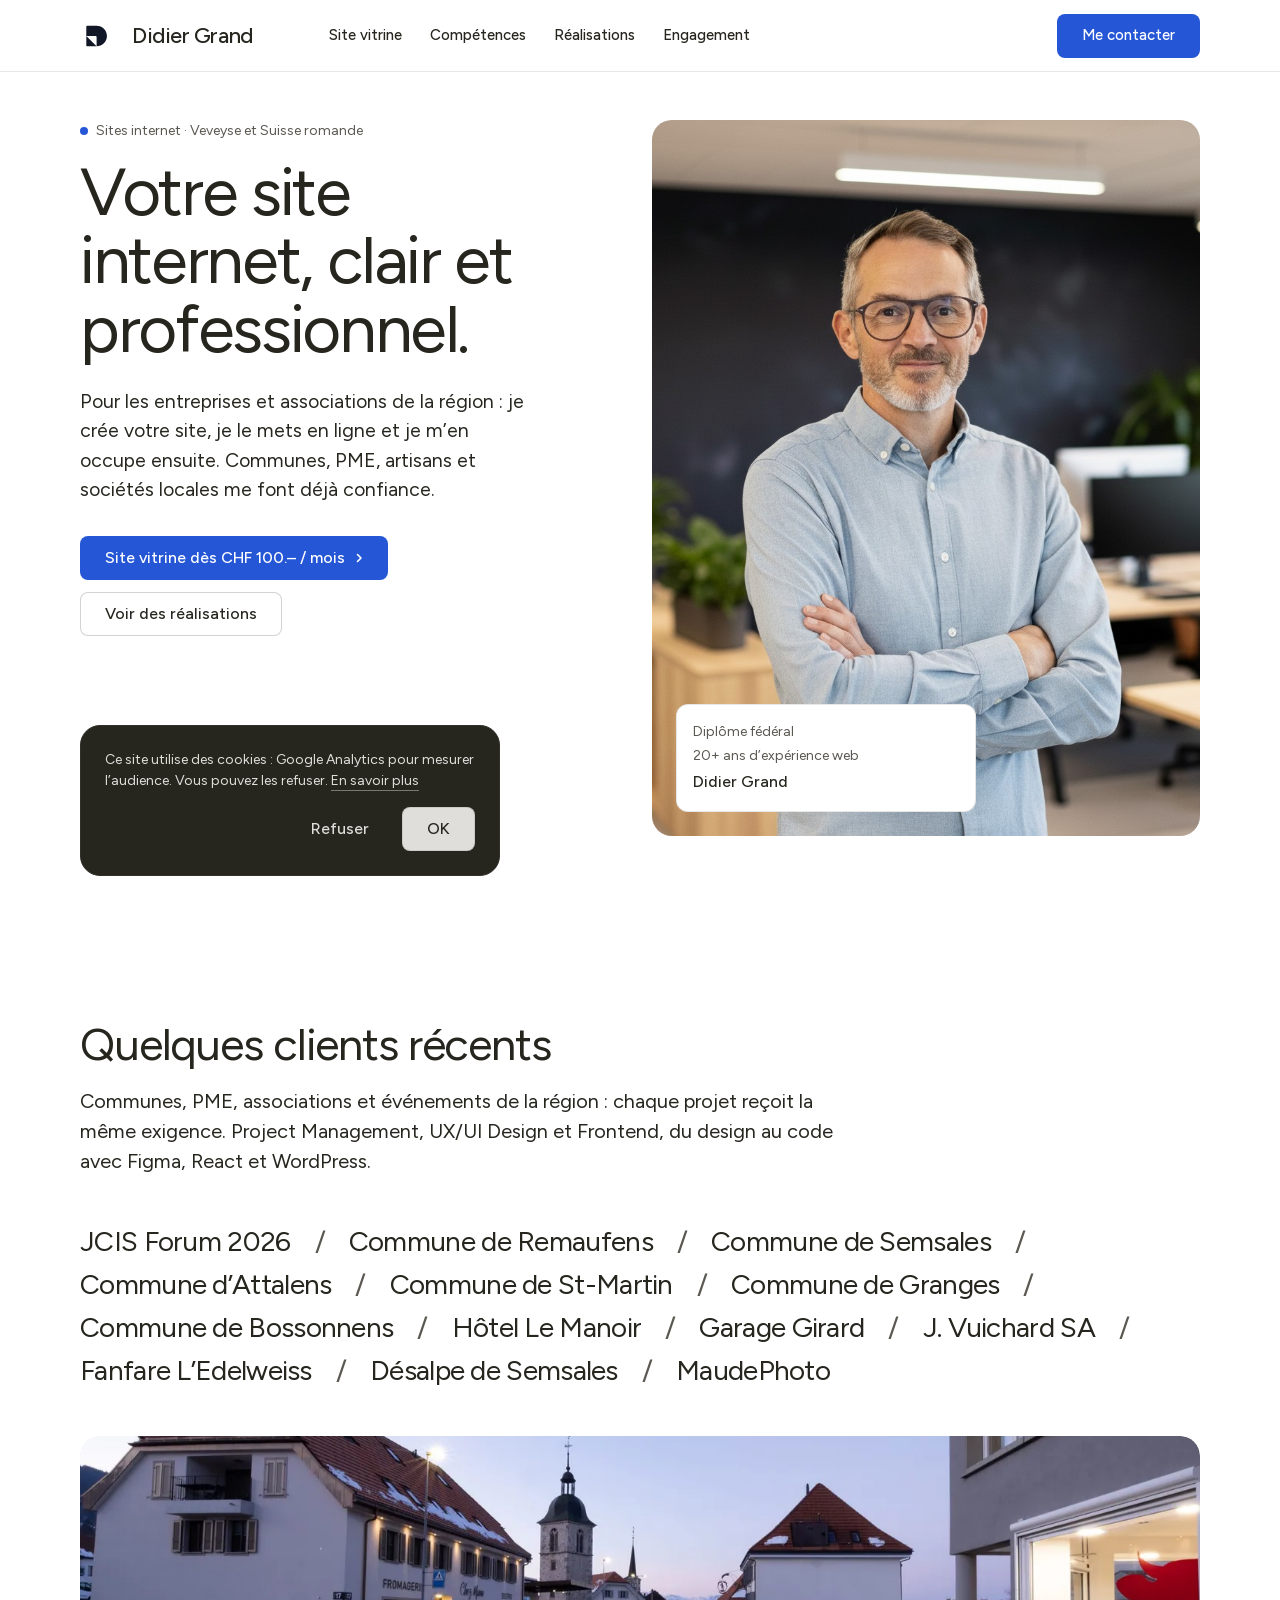
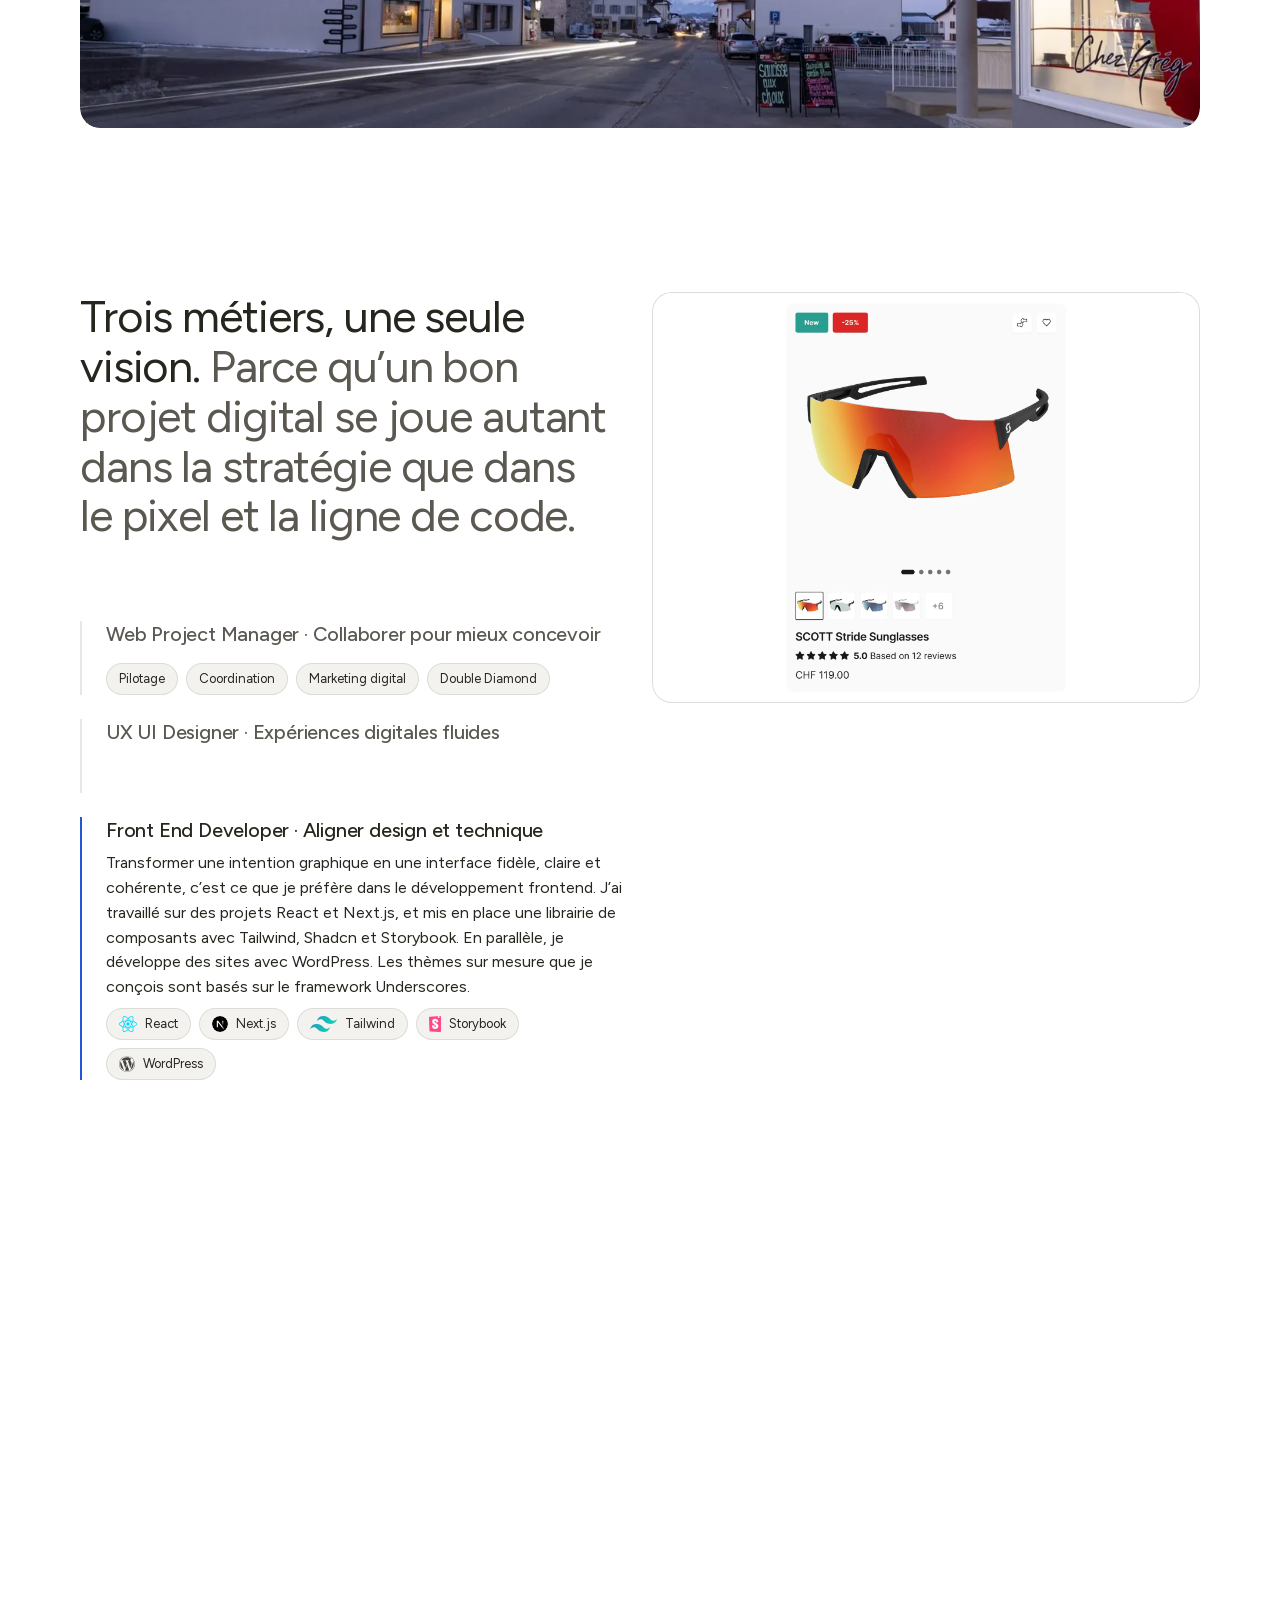
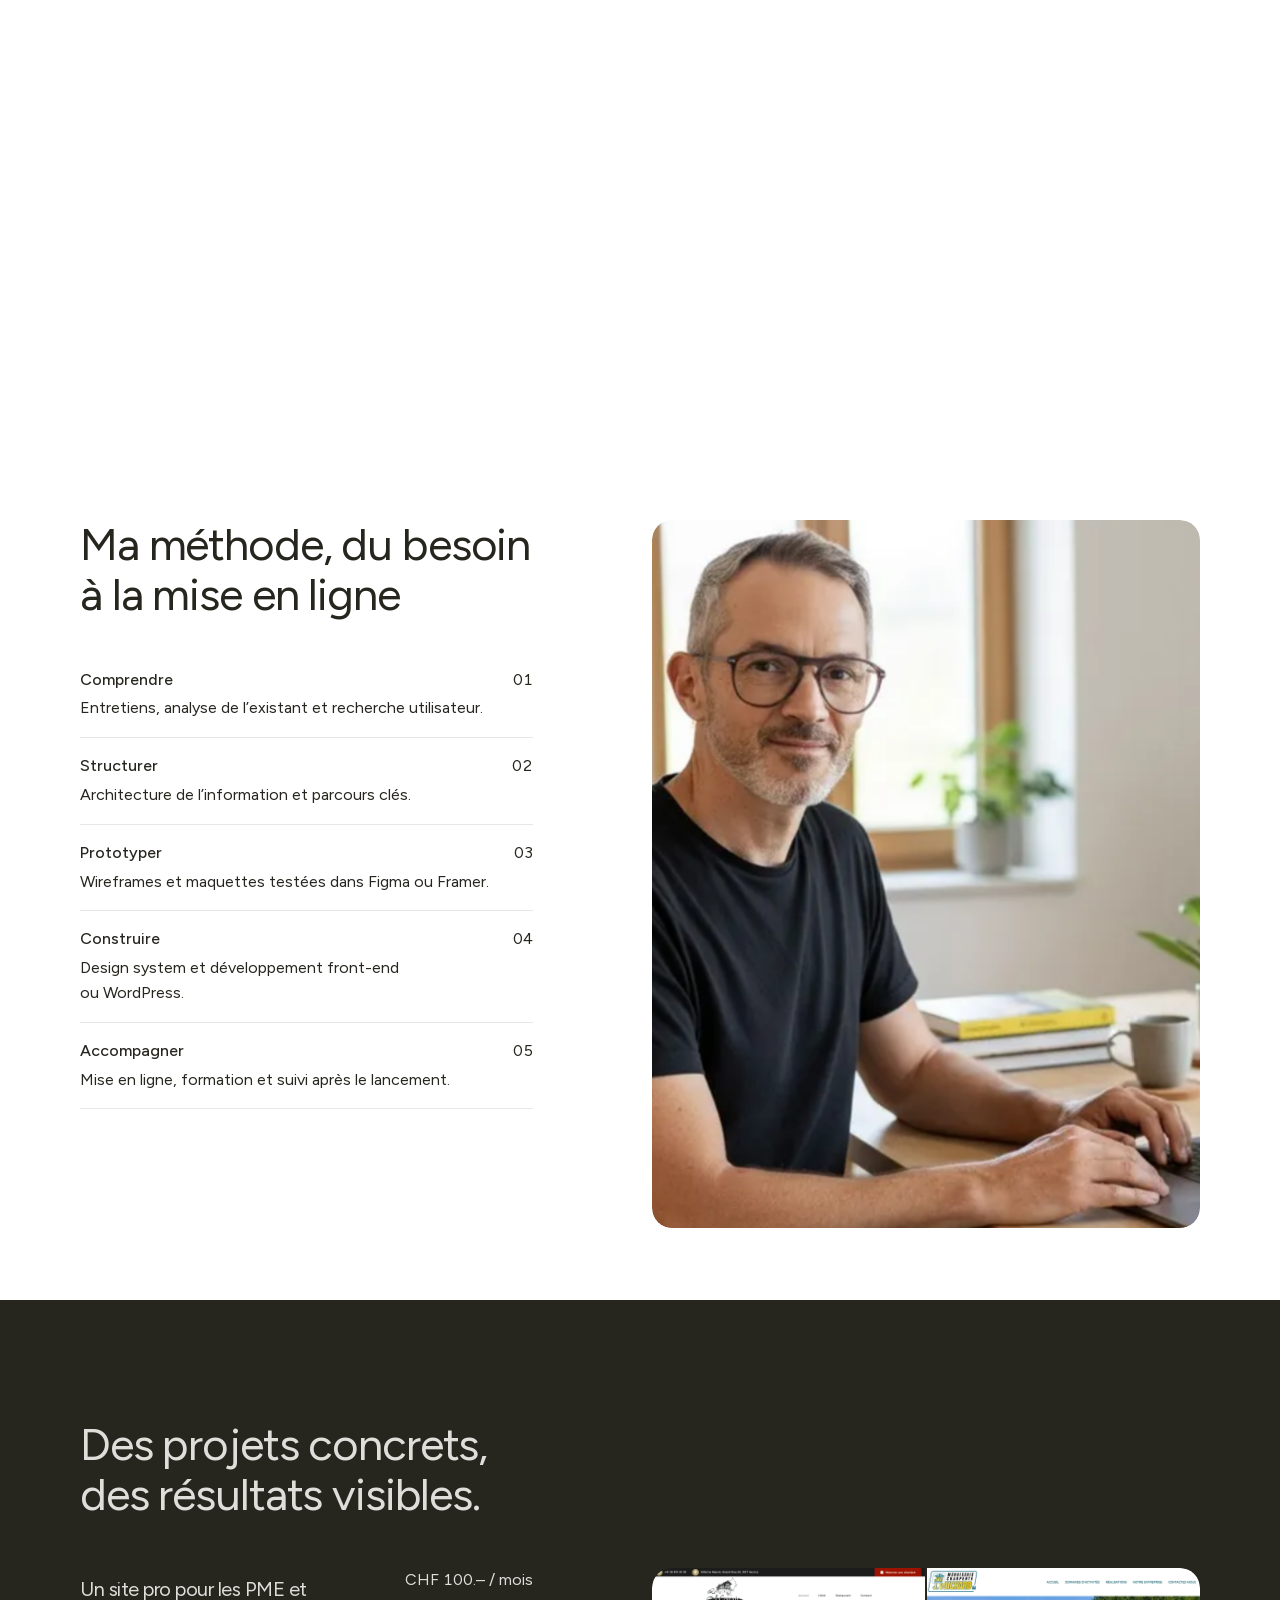
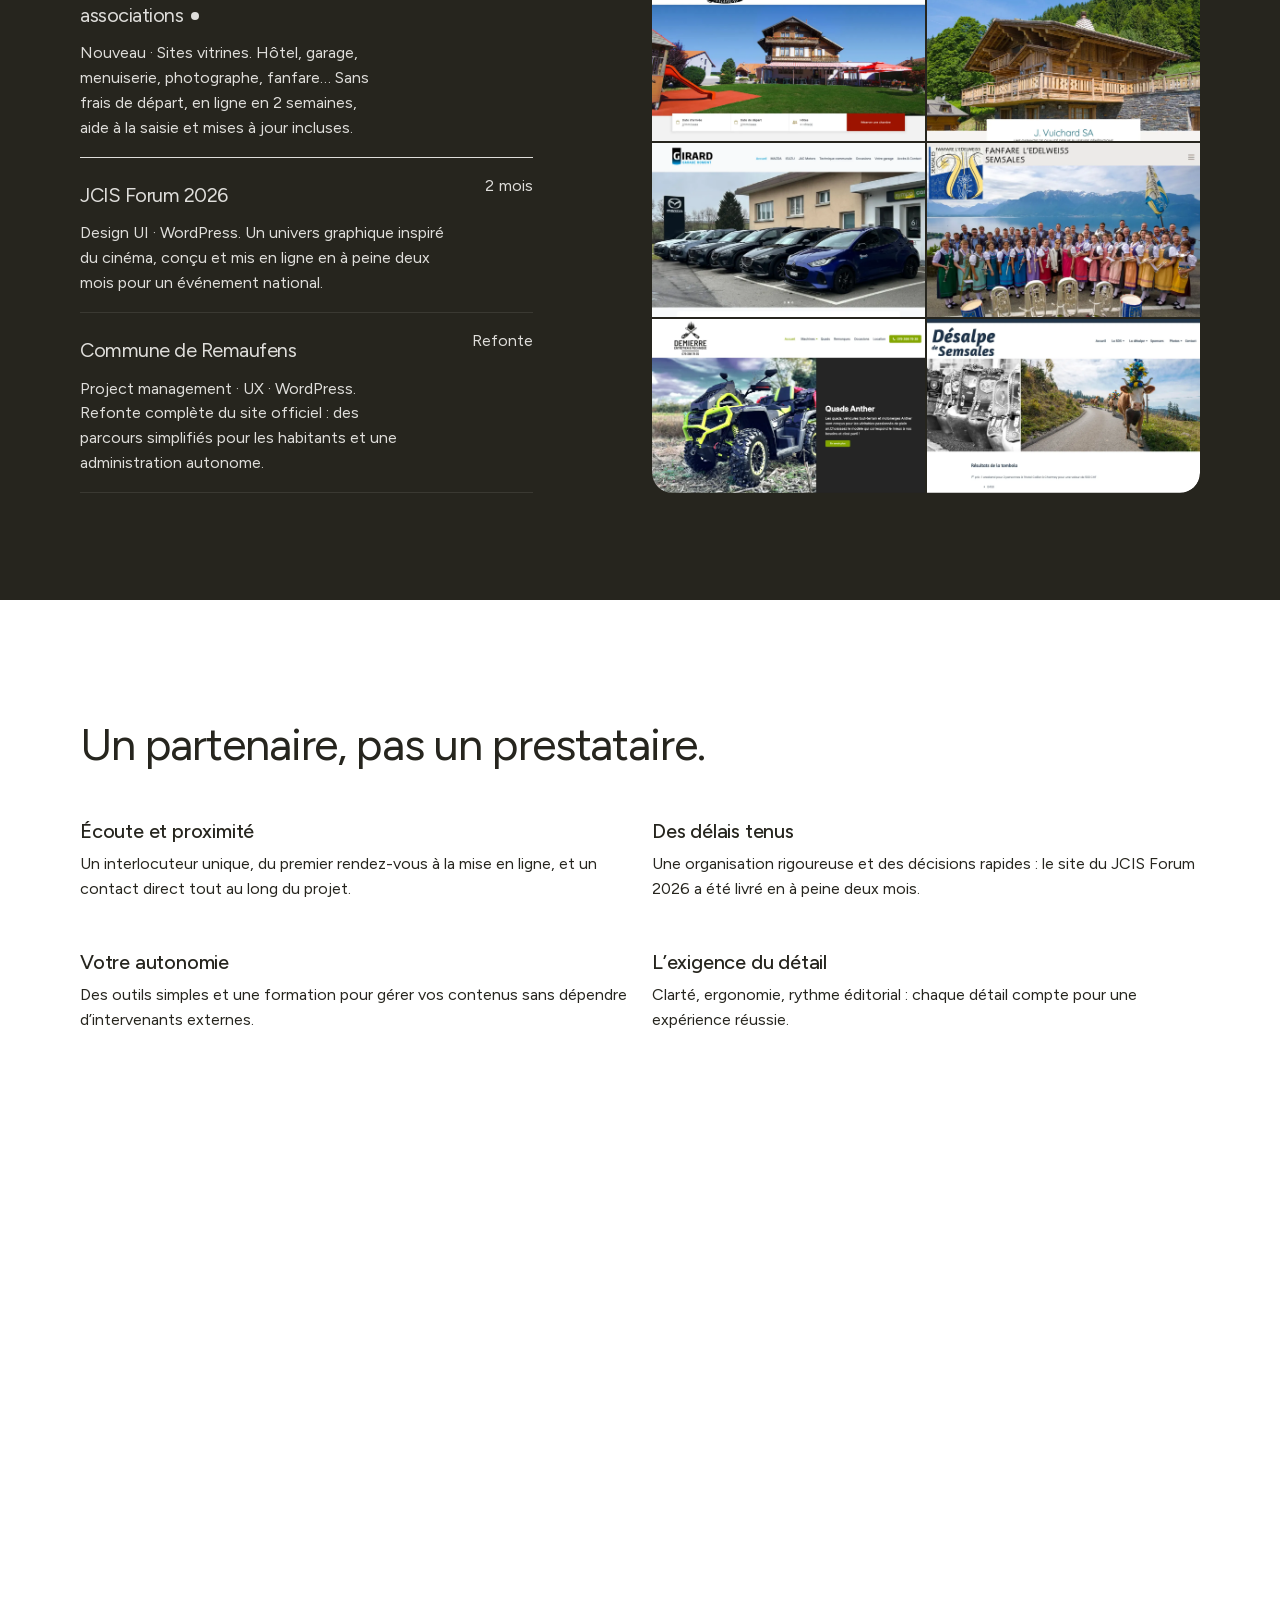
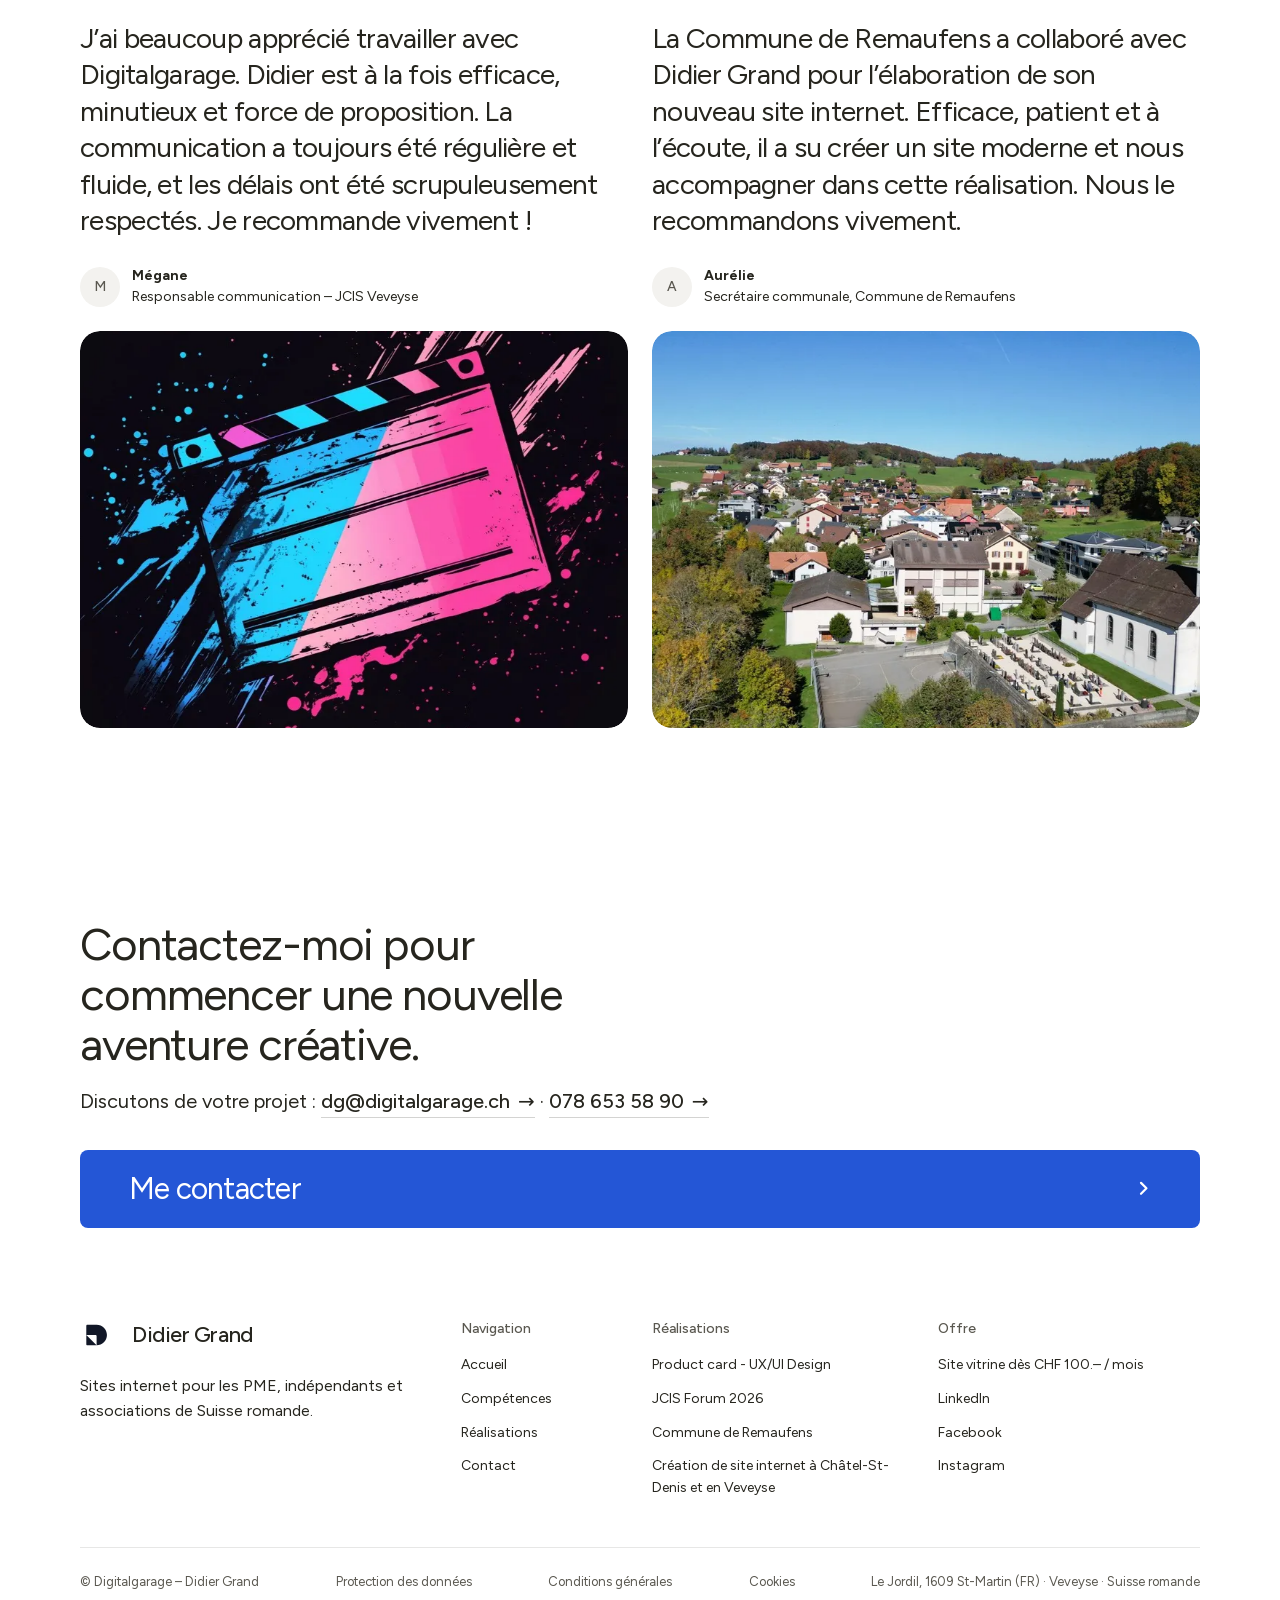
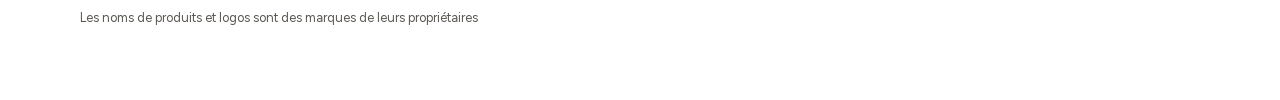
==== commit 226e1f1d: "Refine for seo" ====
--- a/index.html
+++ b/index.html
@@ -3,11 +3,11 @@
 <head>
 <meta charset="utf-8">
 <meta name="viewport" content="width=device-width, initial-scale=1, viewport-fit=cover">
-<title>Didier Grand - Créatif digital · UX · Frontend · Project Management</title>
-<meta name="description" content="Créatif digital · UX · Frontend · Web Project Manager Diplômé, Didier Grand conçoit des expériences digitales élégantes et intuitives, alliant vision utilisateur, gestion de projet et expertise front-end.">
+<title>Création de site internet en Veveyse | Digitalgarage – Didier Grand</title>
+<meta name="description" content="Sites internet pour PME, artisans et associations en Veveyse, Fribourg et Suisse romande. Site vitrine dès CHF 100.– par mois, sans frais de départ.">
 <meta property="og:type" content="website">
-<meta property="og:title" content="Didier Grand - Créatif digital · UX · Frontend · Project Management">
-<meta property="og:description" content="Créatif digital · UX · Frontend · Web Project Manager Diplômé, Didier Grand conçoit des expériences digitales élégantes et intuitives, alliant vision utilisateur, gestion de projet et expertise front-end.">
+<meta property="og:title" content="Création de site internet en Veveyse | Digitalgarage – Didier Grand">
+<meta property="og:description" content="Sites internet pour PME, artisans et associations en Veveyse, Fribourg et Suisse romande. Site vitrine dès CHF 100.– par mois, sans frais de départ.">
 <meta property="og:image" content="https://www.digitalgarage.ch/images/og-image.png">
 <meta property="og:url" content="https://www.digitalgarage.ch/">
 <meta name="twitter:card" content="summary_large_image">
@@ -17,16 +17,16 @@
 <meta name="theme-color" content="#ffffff">
 <meta name="site-kind" content="other">
 <meta name="page-type" content="service">
-<link rel="preconnect" href="https://fonts.googleapis.com">
-<link rel="preconnect" href="https://fonts.gstatic.com" crossorigin>
-<link href="https://fonts.googleapis.com/css2?family=Figtree:wght@400..700&display=swap" rel="stylesheet">
+<link rel="preload" href="assets/fonts/figtree-latin.woff2" as="font" type="font/woff2" crossorigin>
+<link rel="stylesheet" href="assets/fonts/figtree.css">
 <link rel="stylesheet" href="assets/system.css">
 <link rel="stylesheet" href="assets/ui/cards.css">
 <link rel="stylesheet" href="assets/motion/motion.css">
 <link rel="stylesheet" href="assets/layout/layout.css">
 <link rel="stylesheet" href="assets/icons/icon.css">
-<link rel="stylesheet" href="css/shared.css?v=3">
+<link rel="stylesheet" href="css/shared.css?v=4">
 <link rel="stylesheet" href="css/site-motion.css?v=1">
+<link rel="stylesheet" href="assets/moments/pinned-chapters/moment.css">
 <!-- page CSS: only what sits inside a visual (the logo, the vitrine wall, tool icons) and the cookie banner of js/consent.js -->
 <style>
   /* the vitrine row of the work list: six client sites as one wall inside the frame */
@@ -76,6 +76,50 @@
 <script>document.documentElement.classList.add('mo-js');setTimeout(()=>document.documentElement.classList.add('mo-safe'),2500)</script>
 <link rel="modulepreload" href="assets/moments/moments.js"><link rel="modulepreload" href="assets/moments/lib.js"><link rel="modulepreload" href="assets/moments/pinned-chapters/moment.js">
 <script src="js/consent.js?v=3" defer></script>
+<script type="application/ld+json">
+{
+  "@context": "https://schema.org",
+  "@type": "ProfessionalService",
+  "@id": "https://www.digitalgarage.ch/#entreprise",
+  "name": "Digitalgarage",
+  "alternateName": "Digitalgarage – Didier Grand",
+  "url": "https://www.digitalgarage.ch/",
+  "description": "Création de sites internet pour PME, artisans, indépendants et associations en Veveyse, dans le canton de Fribourg et en Suisse romande.",
+  "image": "https://www.digitalgarage.ch/images/og-image.png",
+  "logo": "https://www.digitalgarage.ch/images/apple-touch-icon.png",
+  "telephone": "+41786535890",
+  "email": "dg@digitalgarage.ch",
+  "priceRange": "Dès CHF 100.– / mois",
+  "address": {
+    "@type": "PostalAddress",
+    "addressLocality": "St-Martin",
+    "postalCode": "1609",
+    "addressRegion": "FR",
+    "addressCountry": "CH"
+  },
+  "areaServed": [
+    "Veveyse",
+    "Gruyère",
+    "Glâne",
+    "Canton de Fribourg",
+    "Riviera vaudoise",
+    "Suisse romande"
+  ],
+  "founder": {
+    "@type": "Person",
+    "name": "Didier Grand",
+    "jobTitle": "Web Project Manager avec diplôme fédéral",
+    "sameAs": [
+      "https://www.linkedin.com/in/didiergrand/"
+    ]
+  },
+  "sameAs": [
+    "https://www.facebook.com/digitalgarage.ch",
+    "https://www.instagram.com/digitalgarage.ch/",
+    "https://www.linkedin.com/in/didiergrand/"
+  ]
+}
+</script>
 </head>
 <body>
 <!-- type: service (one person hired for web projects: UX, frontend, project management)
@@ -87,16 +131,16 @@
 <header class="nav">
   <div class="wrap nav__bar">
     <a class="skip-link" href="#top">Aller au contenu</a>
-    <a class="nav__logo" href="index.html" aria-label="Accueil Digitalgarage">
+    <a class="nav__logo" href="./" aria-label="Accueil Digitalgarage">
       <svg viewBox="0 0 45 45" aria-hidden="true"><circle cx="22.5" cy="22.5" r="22.5" fill="#fff"/><path d="M8.842 35.587c0 .8.65 1.45 1.45 1.45h13.069L8.842 22.518Z" fill="#111727"/><path d="M23.361 7.998H10.292c-.8 0-1.45.65-1.45 1.45v13.07h13.069c.8 0 1.45.65 1.45 1.45v13.069c8.016 0 14.52-6.504 14.52-14.52 0-8.015-6.504-14.519-14.52-14.519" fill="#111727"/></svg><span class="nav__name">Didier Grand</span></a>
     <nav class="nav__links" aria-label="Navigation principale">
-      <div class="nav__item"><a class="nav__link" href="index.html#competences">Compétences</a></div>
-      <div class="nav__item"><a class="nav__link" href="index.html#realisations">Réalisations</a></div>
-      <div class="nav__item"><a class="nav__link" href="index.html#engagement">Engagement</a></div>
-      <div class="nav__item"><a class="nav__link" href="site-vitrine.html">Site vitrine</a></div>
+      <div class="nav__item"><a class="nav__link" href="site-vitrine">Site vitrine</a></div>
+      <div class="nav__item"><a class="nav__link" href="./#competences">Compétences</a></div>
+      <div class="nav__item"><a class="nav__link" href="./#realisations">Réalisations</a></div>
+      <div class="nav__item"><a class="nav__link" href="./#engagement">Engagement</a></div>
     </nav>
     <div class="nav__actions">
-      <a class="btn btn--primary" href="contact.html">Me contacter</a>
+      <a class="btn btn--primary" href="contact">Me contacter</a>
     </div>
     <button class="nav__toggle" type="button" aria-expanded="false" aria-label="Menu">
       <svg width="18" height="18" viewBox="0 0 18 18" aria-hidden="true"><path d="M2 5h14M2 13h14" stroke="currentColor" stroke-width="1.6" stroke-linecap="round"/></svg>
@@ -110,19 +154,19 @@
   <section class="hero hero--split" data-enter aria-labelledby="hero-h">
     <div class="wrap"><div class="hero-text grid hero__grid">
       <div class="hero__text span-5">
-        <p class="hero__kicker"><span class="dot" aria-hidden="true"></span>Bonjour, je suis Didier Grand</p>
-        <h1 id="hero-h">Je conçois et pilote des expériences digitales de bout en bout.</h1>
-        <p class="hero__lead">Recherche utilisateur, parcours, prototypage, design systems et développement&nbsp;: avec Digitalgarage, j’accompagne les PME et associations de ma région. En parallèle, je suis UX/UI Expert chez Scott Sports.</p>
+        <p class="hero__kicker"><span class="dot" aria-hidden="true"></span>Sites internet · Veveyse et Suisse romande</p>
+        <h1 id="hero-h">Votre site internet, clair et professionnel.</h1>
+        <p class="hero__lead">Pour les entreprises et associations de la région&nbsp;: je crée votre site, je le mets en ligne et je m’en occupe ensuite. Communes, PME, artisans et sociétés locales me font déjà confiance.</p>
         <div class="btn-row">
-          <a class="btn btn--primary" href="contact.html">Me contacter<svg class="m-arrow" viewBox="0 0 12 12" aria-hidden="true"><path class="m-arrow__stem" d="M1 6h8"/><path class="m-arrow__head" d="M4.5 2.5 8 6l-3.5 3.5"/></svg></a>
-          <a class="btn btn--secondary" href="#realisations">Voir mes réalisations</a>
+          <a class="btn btn--primary" href="site-vitrine">Site vitrine dès CHF 100.– / mois<svg class="m-arrow" viewBox="0 0 12 12" aria-hidden="true"><path class="m-arrow__stem" d="M1 6h8"/><path class="m-arrow__head" d="M4.5 2.5 8 6l-3.5 3.5"/></svg></a>
+          <a class="btn btn--secondary" href="#realisations">Voir des réalisations</a>
         </div>
       </div>
       <div class="hero__media span-6 start-7">
         <img src="images/didier-grand.jpg" alt="Portrait de Didier Grand" width="1024" height="1024" style="--ly-pos: 50% 30%" fetchpriority="high" data-source="client" data-subject="Didier Grand">
         <div class="ly-float">
-          <div class="ly-float__row"><span>Diplôme fédéral</span><span>20+ ans d’expérience web</span></div>
-          <div class="ly-float__title">Web Project Manager</div>
+          <div class="ly-float__row ly-float__row--stack"><span>Diplôme fédéral</span><span>20+ ans d’expérience web</span></div>
+          <div class="ly-float__title">Didier Grand</div>
         </div>
       </div>
     </div></div>
@@ -158,7 +202,7 @@
           </li>
           <li class="mo-pc__step">
             <h3>UX UI Designer · Expériences digitales fluides</h3>
-            <p>Particulièrement sensible à la clarté, à l’ergonomie, au rythme éditorial et à la qualité de l’expérience utilisateur, je crée des designs intuitifs et efficaces en utilisant des librairies de composants modernes afin d’accélérer le développement de l’interface. Les outils comme Figma ou Framer sont mes alliés quotidiens pour créer des prototypes rapides.</p>
+            <p>Je suis aussi UX/UI Expert chez Scott Sports, où je conçois des interfaces utilisées dans le monde entier. Particulièrement sensible à la clarté, à l’ergonomie, au rythme éditorial et à la qualité de l’expérience utilisateur, je crée des designs intuitifs et efficaces en utilisant des librairies de composants modernes afin d’accélérer le développement de l’interface. Les outils comme Figma ou Framer sont mes alliés quotidiens pour créer des prototypes rapides.</p>
             <p><span class="tools"><span class="pill"><img class="ic ic-tall" src="assets/icons/figma.svg" alt="" loading="lazy" width="11" height="16">Figma</span><span class="pill"><img class="ic ic-tall ic-ink" src="assets/icons/framer.svg" alt="" loading="lazy" width="11" height="16">Framer</span><span class="pill">Design systems</span><span class="pill">Prototypage</span></span></p>
             <figure class="mo-pc__visual"><img src="images/home/scott-wireframes.webp" alt="Wireframes d’une fiche produit pour Scott Sports" width="1200" height="1570" loading="lazy" style="object-fit: contain; background: #fff"></figure>
           </li>
@@ -204,9 +248,9 @@
         </div>
         <div class="grid grid--top fill" data-peek>
           <ul class="rows span-5">
-            <li data-peek-to="vitrine"><a href="site-vitrine.html"><span class="rows__name">Un site pro pour les PME et associations</span></a><p>Nouveau · Sites vitrines. Hôtel, garage, menuiserie, photographe, fanfare… Sans frais de départ, en ligne en 2 semaines, aide à la saisie et mises à jour incluses.</p><span class="rows__value">CHF 100.– / mois</span></li>
-            <li data-peek-to="jcis"><a href="site-web-jcis-forum-2026.html"><span class="rows__name">JCIS Forum 2026</span></a><p>Design UI · WordPress. Un univers graphique inspiré du cinéma, conçu et mis en ligne en à peine deux mois pour un événement national.</p><span class="rows__value">2 mois</span></li>
-            <li data-peek-to="remaufens"><a href="remaufens.html"><span class="rows__name">Commune de Remaufens</span></a><p>Project management · UX · WordPress. Refonte complète du site officiel&nbsp;: des parcours simplifiés pour les habitants et une administration autonome.</p><span class="rows__value">Refonte</span></li>
+            <li data-peek-to="vitrine"><a href="site-vitrine"><span class="rows__name">Un site pro pour les PME et associations</span></a><p>Nouveau · Sites vitrines. Hôtel, garage, menuiserie, photographe, fanfare… Sans frais de départ, en ligne en 2 semaines, aide à la saisie et mises à jour incluses.</p><span class="rows__value">CHF 100.– / mois</span></li>
+            <li data-peek-to="jcis"><a href="site-web-jcis-forum-2026"><span class="rows__name">JCIS Forum 2026</span></a><p>Design UI · WordPress. Un univers graphique inspiré du cinéma, conçu et mis en ligne en à peine deux mois pour un événement national.</p><span class="rows__value">2 mois</span></li>
+            <li data-peek-to="remaufens"><a href="remaufens"><span class="rows__name">Commune de Remaufens</span></a><p>Project management · UX · WordPress. Refonte complète du site officiel&nbsp;: des parcours simplifiés pour les habitants et une administration autonome.</p><span class="rows__value">Refonte</span></li>
           </ul>
           <div class="frame frame--photo frame--fill span-6 start-7">
             <div class="wall" data-peek-for="vitrine">
@@ -267,24 +311,24 @@
         <h2 id="close-h">Contactez-moi pour commencer une nouvelle aventure créative.</h2>
         <p>Discutons de votre projet&nbsp;: <a class="link" href="mailto:dg@digitalgarage.ch">dg@digitalgarage.ch</a> · <a class="link" href="tel:+41786535890">078 653 58 90</a></p>
       </div>
-      <a class="btn btn--primary btn--xl btn--wide" href="contact.html">Me contacter<svg class="m-arrow" viewBox="0 0 12 12" aria-hidden="true"><path class="m-arrow__stem" d="M1 6h8"/><path class="m-arrow__head" d="M4.5 2.5 8 6l-3.5 3.5"/></svg></a>
+      <a class="btn btn--primary btn--xl btn--wide" href="contact">Me contacter<svg class="m-arrow" viewBox="0 0 12 12" aria-hidden="true"><path class="m-arrow__stem" d="M1 6h8"/><path class="m-arrow__head" d="M4.5 2.5 8 6l-3.5 3.5"/></svg></a>
     </div>
     <div class="closing__links">
       <div class="grid">
         <div class="span-4 stack-4">
-          <a class="nav__logo" href="index.html"><svg viewBox="0 0 45 45" aria-hidden="true"><circle cx="22.5" cy="22.5" r="22.5" fill="#fff"/><path d="M8.842 35.587c0 .8.65 1.45 1.45 1.45h13.069L8.842 22.518Z" fill="#111727"/><path d="M23.361 7.998H10.292c-.8 0-1.45.65-1.45 1.45v13.07h13.069c.8 0 1.45.65 1.45 1.45v13.069c8.016 0 14.52-6.504 14.52-14.52 0-8.015-6.504-14.519-14.52-14.519" fill="#111727"/></svg>Didier Grand</a>
-          <p>Créatif digital · Project Management · UX · Frontend. Spécialisé dans les plateformes et expériences digitales complexes.</p>
-        </div>
-        <div class="span-2 footer__col"><h3>Navigation</h3><ul><li><a href="index.html">Accueil</a></li><li><a href="index.html#competences">Compétences</a></li><li><a href="index.html#realisations">Réalisations</a></li><li><a href="contact.html">Contact</a></li></ul></div>
-        <div class="span-3 footer__col"><h3>Réalisations</h3><ul><li><a href="projet-scott-product-card.html">Product card - UX/UI Design</a></li><li><a href="site-web-jcis-forum-2026.html">JCIS Forum 2026</a></li><li><a href="remaufens.html">Commune de Remaufens</a></li><li><a href="conception-site-web-chatel-st-denis-veveyse.html">Création de site internet à Châtel-St-Denis et en Veveyse</a></li></ul></div>
-        <div class="span-3 footer__col"><h3>Offre</h3><ul><li><a href="site-vitrine.html">Site vitrine dès CHF 100.– / mois</a></li><li><a href="https://www.linkedin.com/in/didiergrand/" target="_blank" rel="noopener">LinkedIn</a></li><li><a href="https://www.facebook.com/digitalgarage.ch" target="_blank" rel="noopener">Facebook</a></li><li><a href="https://www.instagram.com/digitalgarage.ch/" target="_blank" rel="noopener">Instagram</a></li></ul></div>
+          <a class="nav__logo" href="./"><svg viewBox="0 0 45 45" aria-hidden="true"><circle cx="22.5" cy="22.5" r="22.5" fill="#fff"/><path d="M8.842 35.587c0 .8.65 1.45 1.45 1.45h13.069L8.842 22.518Z" fill="#111727"/><path d="M23.361 7.998H10.292c-.8 0-1.45.65-1.45 1.45v13.07h13.069c.8 0 1.45.65 1.45 1.45v13.069c8.016 0 14.52-6.504 14.52-14.52 0-8.015-6.504-14.519-14.52-14.519" fill="#111727"/></svg>Didier Grand</a>
+          <p>Sites internet pour les PME, indépendants et associations de Suisse romande.</p>
+        </div>
+        <div class="span-2 footer__col"><h3>Navigation</h3><ul><li><a href="./">Accueil</a></li><li><a href="./#competences">Compétences</a></li><li><a href="./#realisations">Réalisations</a></li><li><a href="contact">Contact</a></li></ul></div>
+        <div class="span-3 footer__col"><h3>Réalisations</h3><ul><li><a href="projet-scott-product-card">Product card - UX/UI Design</a></li><li><a href="site-web-jcis-forum-2026">JCIS Forum 2026</a></li><li><a href="remaufens">Commune de Remaufens</a></li><li><a href="conception-site-web-chatel-st-denis-veveyse">Création de site internet à Châtel-St-Denis et en Veveyse</a></li></ul></div>
+        <div class="span-3 footer__col"><h3>Offre</h3><ul><li><a href="site-vitrine">Site vitrine dès CHF 100.– / mois</a></li><li><a href="https://www.linkedin.com/in/didiergrand/" target="_blank" rel="noopener">LinkedIn</a></li><li><a href="https://www.facebook.com/digitalgarage.ch" target="_blank" rel="noopener">Facebook</a></li><li><a href="https://www.instagram.com/digitalgarage.ch/" target="_blank" rel="noopener">Instagram</a></li></ul></div>
       </div>
       <div class="footer__legal">
         <span>© Digitalgarage – Didier Grand</span>
-        <a href="confidentialite.html">Protection des données</a>
-        <a href="conditions-generales.html">Conditions générales</a>
+        <a href="confidentialite">Protection des données</a>
+        <a href="conditions-generales">Conditions générales</a>
         <a href="#cookies" id="cookies">Cookies</a>
-        <span>Le Jordil · Veveyse · Fribourg · Suisse romande</span>
+        <span>Le Jordil, 1609 St-Martin (FR) · Veveyse · Suisse romande</span>
         <span>Les noms de produits et logos sont des marques de leurs propriétaires</span>
       </div>
     </div>
--- a/assets/fonts/figtree.css
+++ b/assets/fonts/figtree.css
@@ -0,0 +1,18 @@
+/* latin-ext */
+@font-face {
+  font-family: 'Figtree';
+  font-style: normal;
+  font-weight: 400 700;
+  font-display: swap;
+  src: url(figtree-latin-ext.woff2) format('woff2');
+  unicode-range: U+0100-02BA, U+02BD-02C5, U+02C7-02CC, U+02CE-02D7, U+02DD-02FF, U+0304, U+0308, U+0329, U+1D00-1DBF, U+1E00-1E9F, U+1EF2-1EFF, U+2020, U+20A0-20AB, U+20AD-20C4, U+2113, U+2C60-2C7F, U+A720-A7FF;
+}
+/* latin */
+@font-face {
+  font-family: 'Figtree';
+  font-style: normal;
+  font-weight: 400 700;
+  font-display: swap;
+  src: url(figtree-latin.woff2) format('woff2');
+  unicode-range: U+0000-00FF, U+0131, U+0152-0153, U+02BB-02BC, U+02C6, U+02DA, U+02DC, U+0304, U+0308, U+0329, U+2000-206F, U+20AC, U+2122, U+2191, U+2193, U+2212, U+2215, U+FEFF, U+FFFD;
+}
--- a/css/shared.css
+++ b/css/shared.css
@@ -29,3 +29,6 @@
 .cb-no { background: transparent; color: var(--p-inv-ink); border-color: var(--p-inv-muted); }
 .cb-yes { background: var(--p-inv-action); color: var(--p-inv-action-ink); border-color: var(--p-inv-action); }
 @media (max-width: 639px) { body.cb-open footer.closing { padding-bottom: calc(var(--padb) + 168px); } .cookie-banner { left: var(--s-3); right: var(--s-3); bottom: var(--s-3); max-width: none; } .cb-actions button { flex: 1; } }
+
+/* encart du portrait : une information par ligne */
+.ly-float__row--stack { flex-direction: column; align-items: flex-start; gap: 2px; }
--- a/assets/moments/pinned-chapters/moment.css
+++ b/assets/moments/pinned-chapters/moment.css
@@ -0,0 +1,72 @@
+/* pinned-chapters: at rest (phones, tablets, a short screen, reduced motion, no script, a failed
+   module) each step is a title, two lines and its visual, and the section is as tall as its steps,
+   one screen at least, at every width: the second screen it holds when live would stand empty. From 640px that rest is a row per step: the text at the
+   left, the visual at the right, at most 30svh tall; a phone stacks them with a 16:9 visual, so two to
+   four steps fit two screens at 390x844. Live (.is-live, from 1024px on a
+   screen 640px or taller) the section is (hold + 1) screens tall, its stage sticks for the hold,
+   the steps open one at a time and the visuals share one frame. */
+[data-moment="pinned-chapters"] { --mo-hold: 1; }
+main [data-moment="pinned-chapters"][data-moment] > .mo-pc__grid { display: grid; gap: var(--s-7); align-items: center; align-content: start; height: auto; }
+[data-moment="pinned-chapters"] .mo-pc__text { display: grid; gap: var(--s-6); align-content: start; }
+[data-moment="pinned-chapters"] .mo-pc__steps { display: grid; gap: var(--s-5); }
+[data-moment="pinned-chapters"] .mo-pc__step { display: grid; gap: var(--s-2); padding-left: var(--s-5); border-left: 2px solid var(--line); }
+[data-moment="pinned-chapters"] .mo-pc__step h3 { font-family: var(--font-text); font-weight: 500; font-size: var(--t-lead); line-height: 1.3; letter-spacing: -0.01em; color: var(--ink); }
+[data-moment="pinned-chapters"] .mo-pc__step p { color: var(--ink); max-width: 46ch; }
+[data-moment="pinned-chapters"] .mo-pc__step p > .mo-pc__p-in { display: block; }
+[data-moment="pinned-chapters"] .mo-pc__visual { margin: var(--s-4) 0 0; border-radius: var(--r-md); overflow: hidden; }
+[data-moment="pinned-chapters"] .mo-pc__visual > img { width: 100%; aspect-ratio: 4 / 3; object-fit: cover; }
+[data-moment="pinned-chapters"]:not(.is-live) .mo-pc__visuals { display: none; }
+
+/* the static rows from 640px: the step's text left, its visual right, hairlines between the steps */
+@media (min-width: 640px) {
+  [data-moment="pinned-chapters"]:not(.is-live) .mo-pc__steps { gap: var(--s-6); }
+  [data-moment="pinned-chapters"]:not(.is-live) .mo-pc__step {
+    grid-template-columns: minmax(0, 1fr) minmax(0, 1fr); column-gap: var(--gutter); row-gap: var(--s-2); align-items: center;
+    border-left: 0; border-top: 1px solid var(--line); padding: var(--s-6) 0 0; }
+  [data-moment="pinned-chapters"]:not(.is-live) .mo-pc__step h3 { grid-column: 1; align-self: end; }
+  [data-moment="pinned-chapters"]:not(.is-live) .mo-pc__step p { grid-column: 1; align-self: start; }
+  [data-moment="pinned-chapters"]:not(.is-live) .mo-pc__step .mo-pc__visual { grid-column: 2; grid-row: 1 / span 2; margin: 0; }
+  [data-moment="pinned-chapters"]:not(.is-live) .mo-pc__visual > img { max-height: 30svh; }
+}
+
+/* at rest the section is as tall as its steps (one screen at least) and never runs over the next one */
+main > [data-moment="pinned-chapters"][data-moment]:not(.is-live) { height: auto; min-height: 100vh; min-height: 100svh; }
+/* a phone: shorter visuals */
+@media (max-width: 639px) {
+  [data-moment="pinned-chapters"]:not(.is-live) .mo-pc__visual > img { aspect-ratio: 16 / 9; max-height: 26svh; }
+}
+
+/* live */
+[data-moment="pinned-chapters"].is-live { height: calc((var(--mo-hold) + 1) * 100svh); padding: 0; }
+main [data-moment="pinned-chapters"][data-moment].is-live > .mo-pc__grid { position: sticky; top: 0; height: 100svh; box-sizing: border-box; padding-top: var(--nav, var(--nav-h, 72px)); grid-template-columns: minmax(0, 1fr) minmax(0, 1fr); column-gap: var(--gutter); align-items: start; align-content: center; overflow: clip; }
+/* (the text and the frame on the page's 6/6 split pair, x 732 at 1440, top-aligned like every split of the page) */
+[data-moment="pinned-chapters"].is-live .mo-pc__step { border-left-color: var(--line); transition: border-color 300ms ease; }
+[data-moment="pinned-chapters"].is-live .mo-pc__step h3 { color: var(--muted); transition: color 300ms ease; }
+/* a closed step's lines collapse to nothing: the grid row goes to 0fr and the inner span (min-height 0,
+   overflow hidden) lets it; the text sits in that span, never as an anonymous item with its own height */
+[data-moment="pinned-chapters"].is-live .mo-pc__step p { display: grid; grid-template-rows: 0fr; opacity: 0; transition: grid-template-rows 420ms cubic-bezier(.2, .7, .2, 1), opacity 300ms ease; }
+[data-moment="pinned-chapters"].is-live .mo-pc__step p > .mo-pc__p-in { min-height: 0; overflow: hidden; }
+[data-moment="pinned-chapters"].is-live .mo-pc__step.is-on { border-left-color: var(--accent); }
+[data-moment="pinned-chapters"].is-live .mo-pc__step.is-on h3 { color: var(--ink); }
+[data-moment="pinned-chapters"].is-live .mo-pc__step.is-on p { grid-template-rows: 1fr; opacity: 1; }
+[data-moment="pinned-chapters"].is-live .mo-pc__visuals { position: relative; display: block; width: 100%; aspect-ratio: 4 / 3; max-height: calc(100svh - 128px); padding: 0; }
+[data-moment="pinned-chapters"].is-live .mo-pc__visual { position: absolute; inset: 0; margin: 0; border-radius: 0; opacity: 0; transform: scale(1.03); transition: opacity 480ms ease, transform 900ms cubic-bezier(.16, 1, .3, 1); }
+[data-moment="pinned-chapters"].is-live .mo-pc__visual > img { width: 100%; height: 100%; aspect-ratio: auto; }
+[data-moment="pinned-chapters"].is-live .mo-pc__visual.is-on { opacity: 1; transform: none; z-index: 1; }
+[data-moment="pinned-chapters"].is-live .mo-pc__visual.is-past { transform: scale(1); }
+/* a drawn window inside a visual sits on the lit ground with a margin */
+[data-moment="pinned-chapters"] .mo-pc__visual.mo-pc__visual--lit { display: flex; align-items: center; justify-content: center; padding: clamp(16px, 4vw, 40px); background: var(--ground-bg); aspect-ratio: 4 / 3; }
+@media print {
+  [data-moment="pinned-chapters"].is-live { height: auto; }
+  main [data-moment="pinned-chapters"][data-moment].is-live > .mo-pc__grid { position: static; height: auto; display: block; overflow: visible; }   /* same selector as the live rule, so print wins: nothing clips */
+  [data-moment="pinned-chapters"].is-live .mo-pc__step p { grid-template-rows: 1fr; opacity: 1; transition: none; }
+  [data-moment="pinned-chapters"].is-live .mo-pc__step h3 { color: var(--ink); }
+  [data-moment="pinned-chapters"].is-live .mo-pc__visuals { position: static; aspect-ratio: auto; max-height: none; display: grid; gap: var(--s-5); }
+  [data-moment="pinned-chapters"].is-live .mo-pc__visual { position: static; opacity: 1; transform: none; aspect-ratio: 4 / 3; }
+  [data-moment="pinned-chapters"].is-live .mo-pc__visual > img { height: auto; aspect-ratio: 4 / 3; }
+}
+@media (prefers-reduced-motion: reduce) {
+  [data-moment="pinned-chapters"].is-live { height: auto; }
+  main [data-moment="pinned-chapters"][data-moment].is-live > .mo-pc__grid { position: static; height: auto; }
+  [data-moment="pinned-chapters"] .mo-pc__step p, [data-moment="pinned-chapters"] .mo-pc__visual { transition: none !important; }
+}
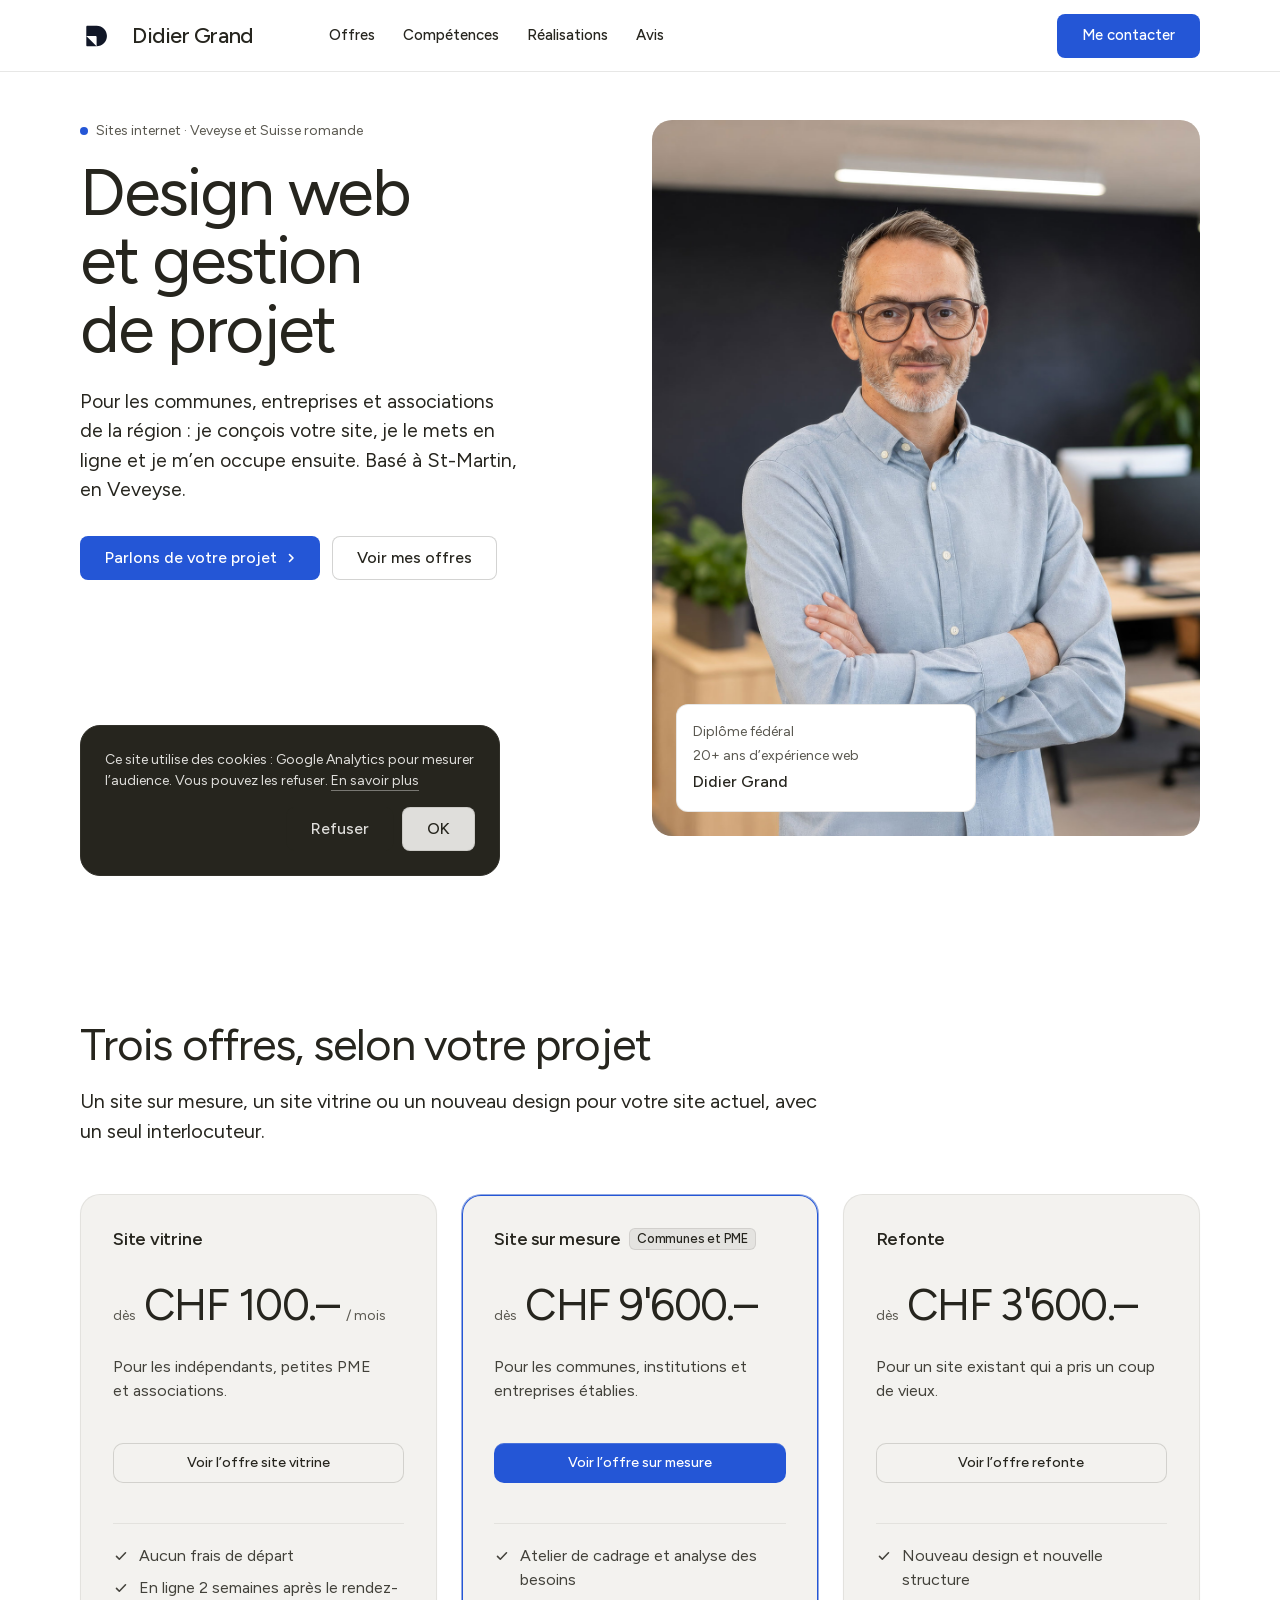
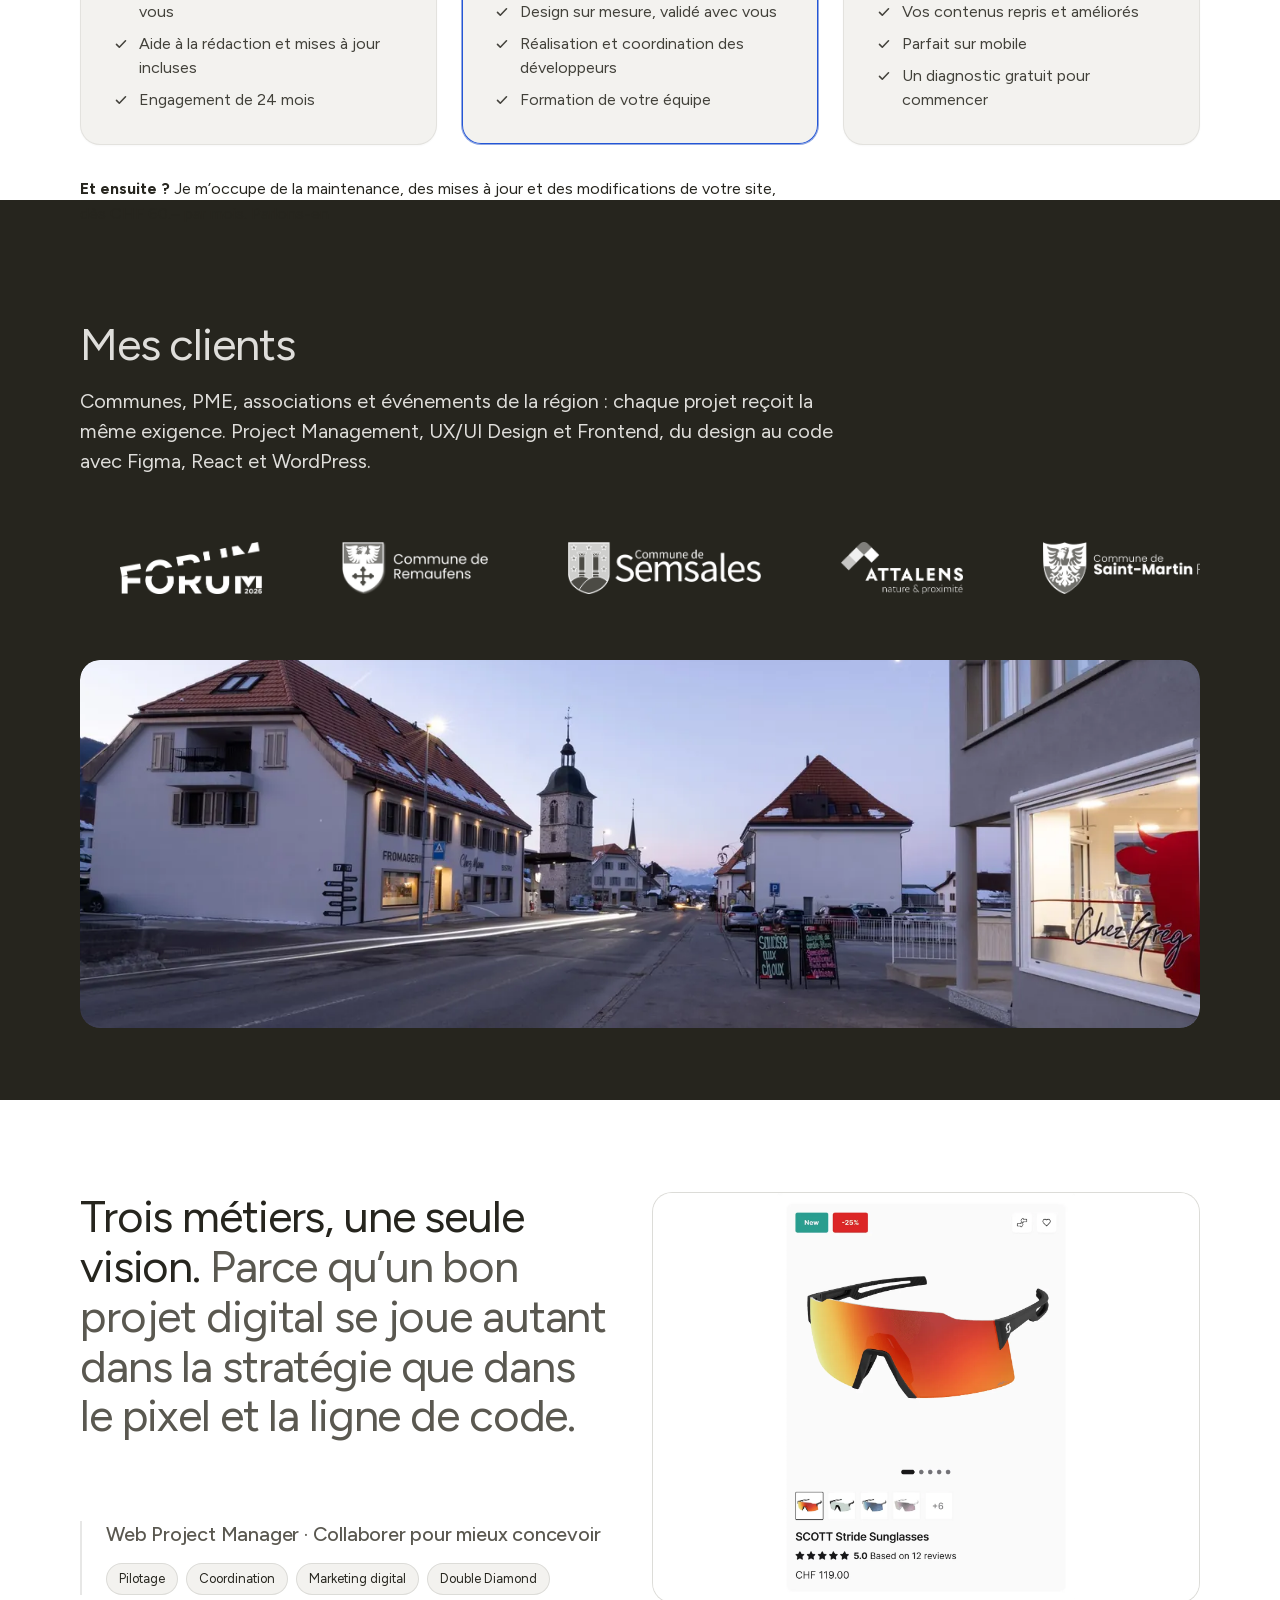
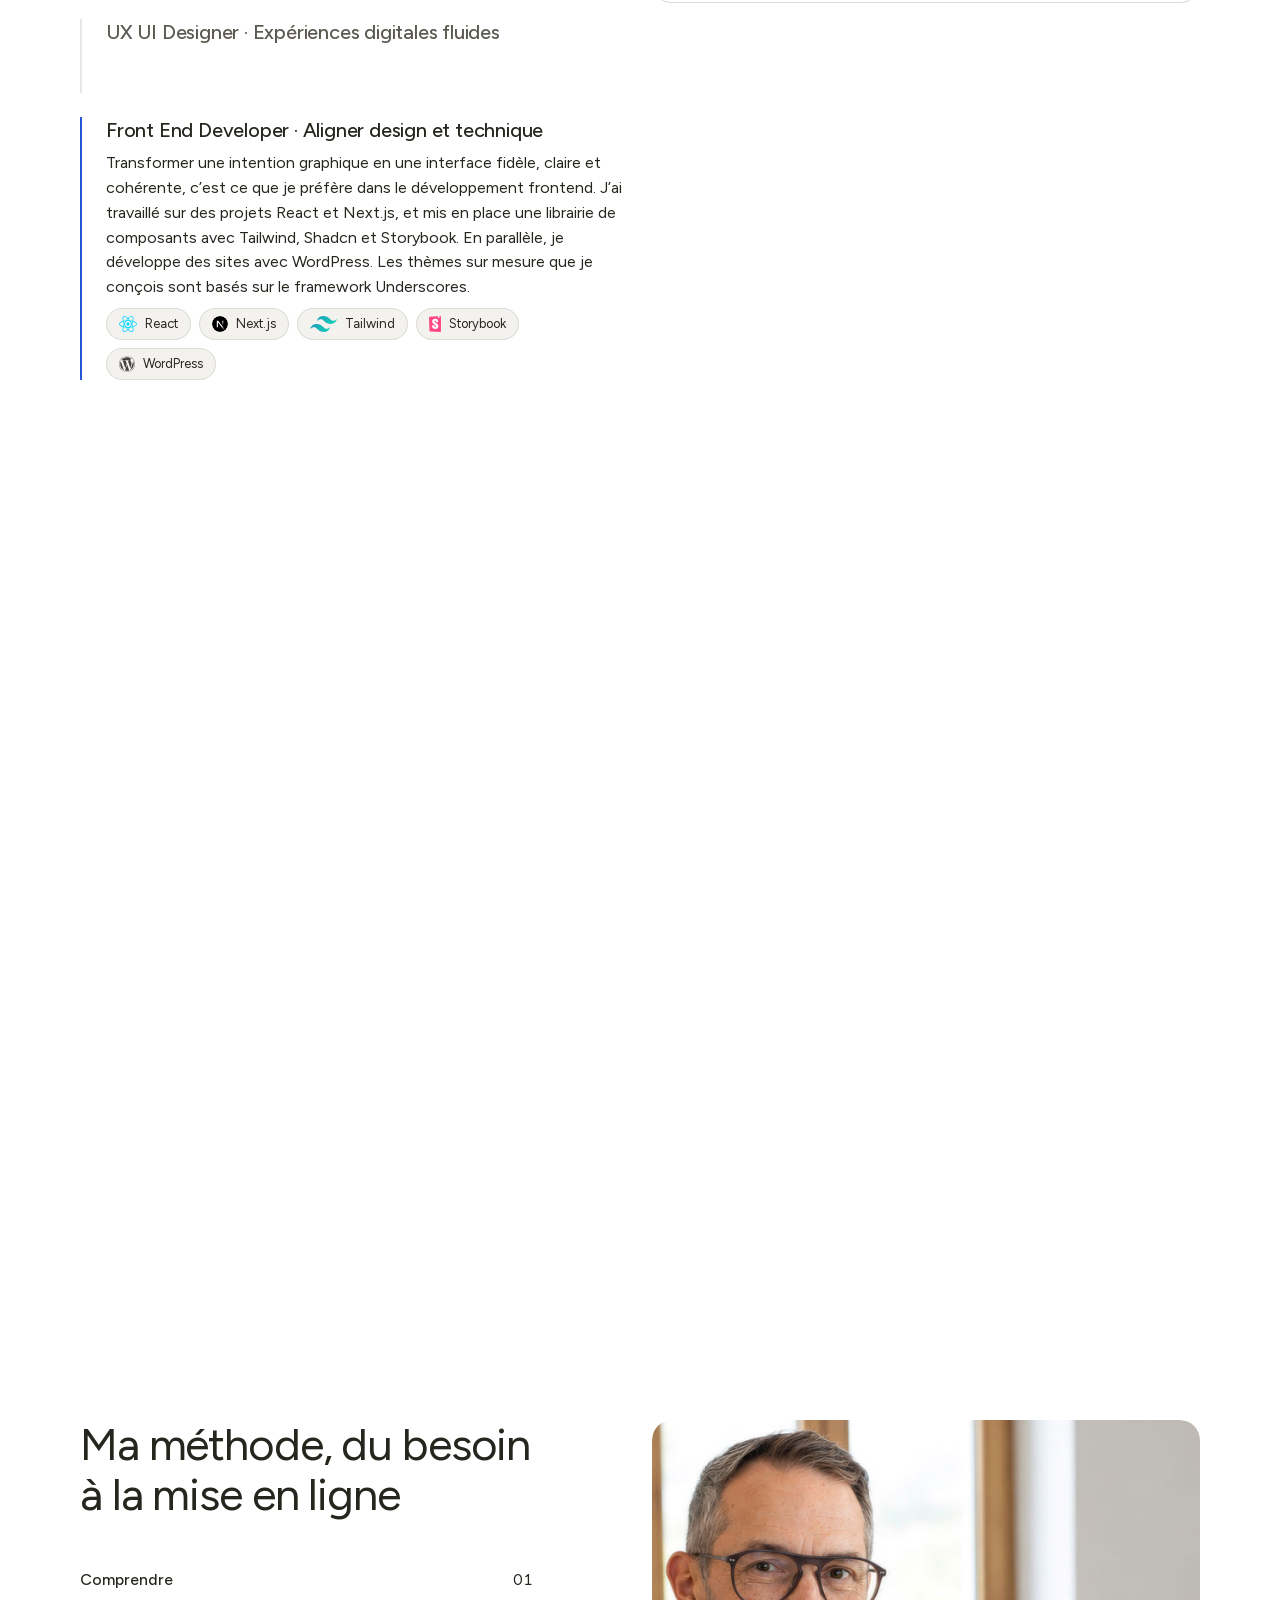
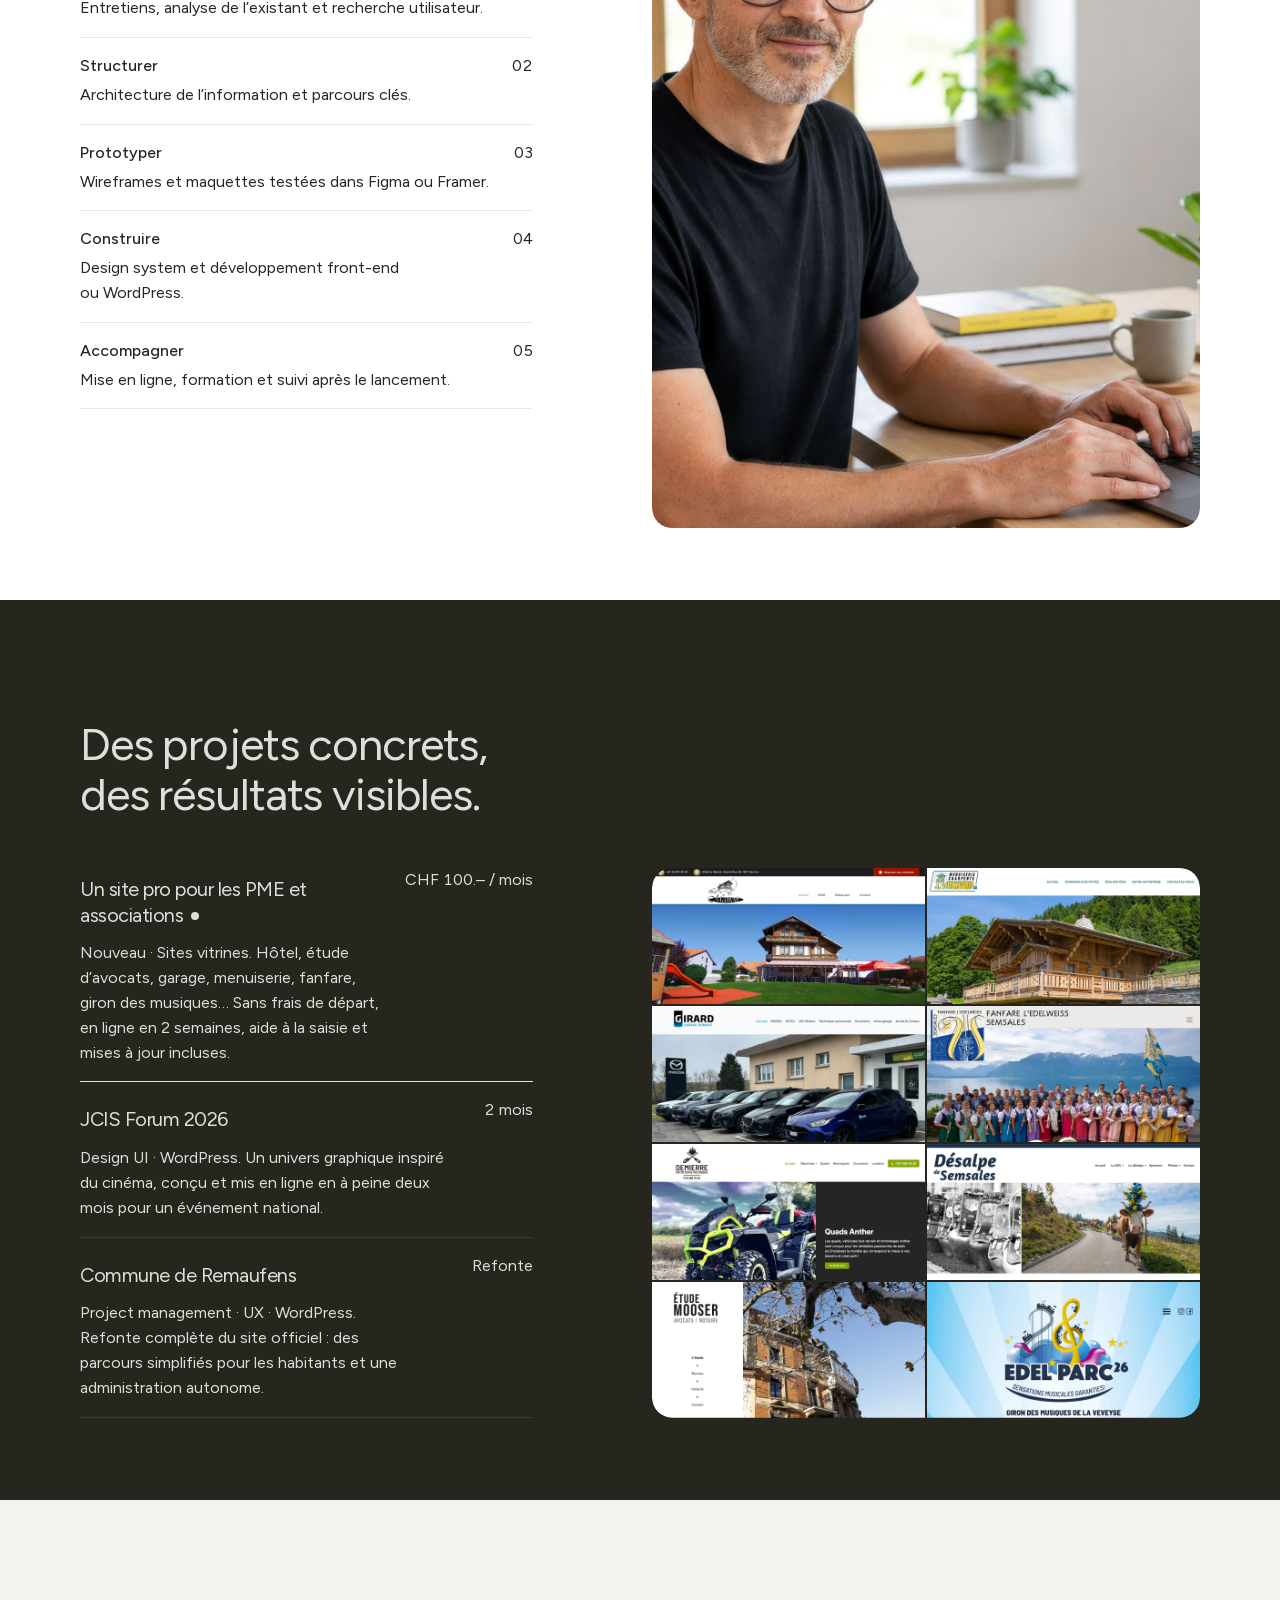
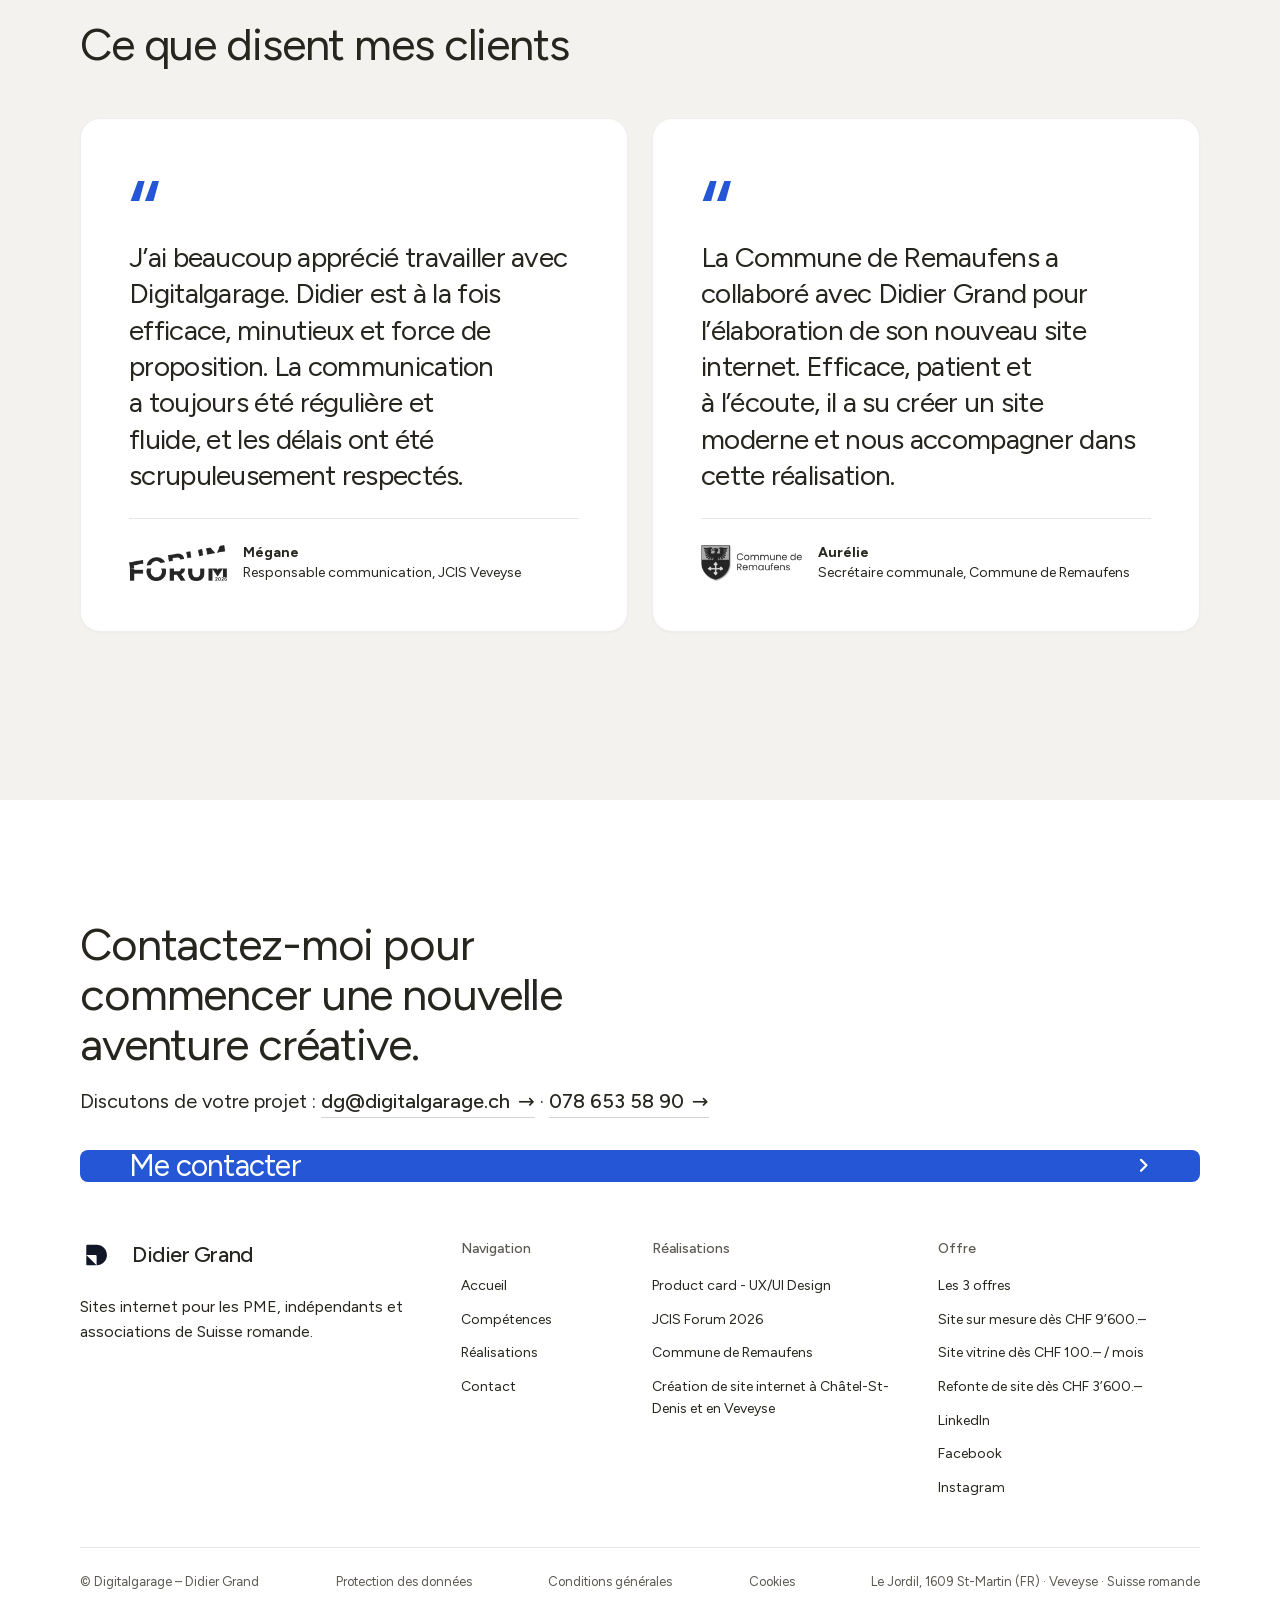
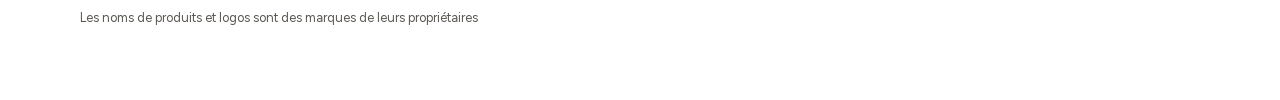
==== commit 0825f101: "New version 23112026" ====
--- a/index.html
+++ b/index.html
@@ -4,10 +4,10 @@
 <meta charset="utf-8">
 <meta name="viewport" content="width=device-width, initial-scale=1, viewport-fit=cover">
 <title>Création de site internet en Veveyse | Digitalgarage – Didier Grand</title>
-<meta name="description" content="Sites internet pour PME, artisans et associations en Veveyse, Fribourg et Suisse romande. Site vitrine dès CHF 100.– par mois, sans frais de départ.">
+<meta name="description" content="Gestion de projets web, sites vitrines, suivi et accompagnement pour les communes, PME et associations de la Veveyse, de Fribourg et de Suisse romande.">
 <meta property="og:type" content="website">
 <meta property="og:title" content="Création de site internet en Veveyse | Digitalgarage – Didier Grand">
-<meta property="og:description" content="Sites internet pour PME, artisans et associations en Veveyse, Fribourg et Suisse romande. Site vitrine dès CHF 100.– par mois, sans frais de départ.">
+<meta property="og:description" content="Gestion de projets web, sites vitrines, suivi et accompagnement pour les communes, PME et associations de la Veveyse, de Fribourg et de Suisse romande.">
 <meta property="og:image" content="https://www.digitalgarage.ch/images/og-image.png">
 <meta property="og:url" content="https://www.digitalgarage.ch/">
 <meta name="twitter:card" content="summary_large_image">
@@ -29,8 +29,8 @@
 <link rel="stylesheet" href="assets/moments/pinned-chapters/moment.css">
 <!-- page CSS: only what sits inside a visual (the logo, the vitrine wall, tool icons) and the cookie banner of js/consent.js -->
 <style>
-  /* the vitrine row of the work list: six client sites as one wall inside the frame */
-  .frame > .wall.wall { position: absolute; inset: 0; display: grid; grid-template-columns: repeat(2, minmax(0, 1fr)); grid-template-rows: repeat(3, minmax(0, 1fr)); gap: 2px; overflow: hidden; background: var(--g-dark, #26251e); }
+  /* the vitrine row of the work list: eight client sites as one wall inside the frame */
+  .frame > .wall.wall { position: absolute; inset: 0; display: grid; grid-template-columns: repeat(2, minmax(0, 1fr)); grid-template-rows: repeat(4, minmax(0, 1fr)); gap: 2px; overflow: hidden; background: var(--g-dark, #26251e); }
   .wall[hidden] { display: none; }
   .wall > img { width: 100%; height: 100%; object-fit: cover; object-position: 50% 0; }
   /* tools named in the skills: real icons beside their names */
@@ -50,10 +50,6 @@
   /* from 1024 the method's photograph and the quotes' pictures run down to the section's foot */
   @media (min-width: 1024px) {
     #methode .wrap.grid { grid-template-rows: minmax(0, 1fr); align-content: stretch; }
-    #engagement .wrap > .grid { align-items: stretch; }
-    #engagement .group .grid { align-content: start; row-gap: var(--s-7); }
-    #engagement .wrap > .grid > div { display: flex; flex-direction: column; }
-    #engagement .wrap > .grid > div > .frame { flex: 1 1 auto; }
   }
   /* the clients' names set large, run on as one paragraph of type */
   .names { list-style: none; margin: 0 0 var(--s-7); padding: 0; display: flex; flex-wrap: wrap; gap: var(--s-2) var(--s-5);
@@ -63,13 +59,48 @@
   @media (max-width: 1023px) { main .frame--photo.frame--fill { --ratio: 75%; height: auto; } #clients .frame { --ratio: 50%; } #realisations .frame--photo.frame--fill { --ratio: 56.25%; } }
   @media (max-width: 639px) { #clients .frame { --ratio: 75%; } #realisations .frame--photo.frame--fill { --ratio: 75%; } }
   /* the quotes' pictures grow shallower as the screen narrows, so each quote stays on its screen */
-  @media (max-width: 1279px) { #engagement .frame--stage { --ratio: 40%; } }
-  @media (min-width: 640px) and (max-width: 1023px) { #engagement .frame--stage { --ratio: 28%; } #engagement .group .grid > .span-6 { grid-column: span 6; } #engagement .group .grid { grid-template-columns: repeat(12, minmax(0, 1fr)); } }
   /* a phone: the work section's two groups keep their full height and stack */
   @media (max-width: 639px) { #realisations .wrap > *, #realisations .group > .fill { flex: none; } }
   /* a phone: the headline a step smaller and one hero button, so the first screen holds the portrait */
-  @media (max-width: 639px) { #engagement .frame--stage { --ratio: 30%; } .hero h1 { font-size: 36px; } .hero .btn--secondary { display: none; } }
+  @media (max-width: 639px) { .hero h1 { font-size: 36px; } .hero .btn--secondary { display: none; } }
   #realisations .rows a { display: block; padding-block: var(--s-2); }
+  /* the clients' logos, white on the dark band, running slowly; a pause button, still under reduced motion */
+  .clogos { position: relative; overflow: hidden; margin: 0 0 var(--s-7); flex: none; padding-block: var(--s-2); }
+  .clogos__track { display: flex; width: max-content; animation: clogos-run 50s linear infinite; }
+  .clogos__track ul { display: flex; align-items: center; gap: 80px; height: 72px; min-height: 72px; margin: 0; padding: 0 40px; list-style: none; }
+  .clogos__track li { flex: none; }
+  .clogos__track img { display: block; height: 52px; width: auto; max-width: none; }
+  .logo-txt { display: flex; align-items: center; gap: 12px; font: 500 16px/1.15 var(--font-text); color: #fff; white-space: nowrap; }
+  .logo-word { font: 600 24px/1 var(--font-text); color: #fff; white-space: nowrap; letter-spacing: -0.01em; }
+  .clogos:hover .clogos__track, .clogos.is-paused .clogos__track { animation-play-state: paused; }
+  .clogos__pause { position: absolute; right: 0; bottom: 0; font: 500 13px/1 var(--font-text); color: var(--p-inv-ink); background: var(--p-inv-bg); border: 1px solid var(--p-inv-muted); border-radius: 999px; padding: 6px 12px; min-height: 32px; cursor: pointer; opacity: 0; transition: opacity .2s; }
+  .clogos:hover .clogos__pause, .clogos__pause:focus-visible, .clogos.is-paused .clogos__pause { opacity: 1; }
+  @keyframes clogos-run { to { transform: translateX(-50%); } }
+  @media (max-width: 639px) { .clogos__track ul { height: 60px; min-height: 60px; } .clogos__track img { height: 40px; } .clogos__track ul { gap: 48px; padding: 0 24px; } .clogos__pause { opacity: 1; position: static; margin-top: var(--s-4); } }
+  @media (prefers-reduced-motion: reduce) {
+    .clogos__track { animation: none; width: auto; } .clogos__track ul { flex-wrap: wrap; gap: var(--s-6) var(--s-8); padding: 0; }
+    .clogos__track ul[aria-hidden] { display: none; } .clogos__pause { display: none; }
+  }
+  /* the clients' words: two cards, the quote set large, the client's logo in ink beside the name */
+  .avis__card { margin: 0; padding: var(--s-7); gap: var(--s-5); justify-content: space-between; }
+  .avis__mark { display: block; height: 0.5em; font: 400 96px/1 var(--font-display); color: var(--p-action); }
+  .avis__card blockquote { margin: 0; font: var(--display-weight) var(--t-h3)/1.3 var(--font-display); letter-spacing: var(--display-tracking); color: var(--ink); text-wrap: pretty; }
+  .avis__who { display: flex; align-items: center; gap: var(--s-4); padding-top: var(--s-5); border-top: 1px solid var(--line); font: 400 var(--t-small)/1.45 var(--font-text); color: var(--ink); }
+  .avis__who img { height: 36px; width: auto; max-width: 120px; object-fit: contain; filter: brightness(0); opacity: .85; flex: none; }
+  @media (max-width: 639px) { .avis__card { padding: var(--s-5); } .avis__card blockquote { font-size: 20px; } .avis__mark { font-size: 72px; } }
+  /* the three offers as plan cards: the price set large, one row height; the follow-up line under them */
+  .offres .plan { padding: var(--s-6); }
+  .card.plan > .plan__price { display: flex; align-items: baseline; gap: var(--s-2); margin: var(--s-4) 0 0; font: var(--display-weight) 44px/1 var(--font-display); letter-spacing: var(--display-tracking-xl); color: var(--ink); max-width: none; }
+  .card.plan > .plan__price small { font: 400 var(--t-small)/1 var(--font-text); letter-spacing: 0; color: var(--muted); }
+  .card.plan > .plan__for { margin-top: var(--s-3); }
+  .offres .plan__btn { margin-top: var(--s-5); }
+  .offres .plan__btn--primary { background: var(--p-action); color: var(--p-action-ink); }
+  .offres .plan__list { gap: var(--s-2); margin-top: var(--s-5); }
+  @media (max-width: 639px) { .offres .plan__list { display: none; } .card.plan > .plan__price { font-size: 36px; } }
+  .offres-suivi { margin: var(--s-6) 0 0; max-width: 72ch; }
+  @media (min-width: 640px) and (max-width: 1023px) { #offres { --h: 2 } }
+  @media (min-width: 1024px) and (max-width: 1279px) { #offres .grid > .card { grid-column: span 4; } }
+  @media (max-width: 639px) { #offres { --hm: 2 } }
 </style>
 
 <script>document.documentElement.classList.add('m-enter');setTimeout(()=>document.documentElement.classList.add('m-enter-done'),700)</script>
@@ -134,10 +165,10 @@
     <a class="nav__logo" href="./" aria-label="Accueil Digitalgarage">
       <svg viewBox="0 0 45 45" aria-hidden="true"><circle cx="22.5" cy="22.5" r="22.5" fill="#fff"/><path d="M8.842 35.587c0 .8.65 1.45 1.45 1.45h13.069L8.842 22.518Z" fill="#111727"/><path d="M23.361 7.998H10.292c-.8 0-1.45.65-1.45 1.45v13.07h13.069c.8 0 1.45.65 1.45 1.45v13.069c8.016 0 14.52-6.504 14.52-14.52 0-8.015-6.504-14.519-14.52-14.519" fill="#111727"/></svg><span class="nav__name">Didier Grand</span></a>
     <nav class="nav__links" aria-label="Navigation principale">
-      <div class="nav__item"><a class="nav__link" href="site-vitrine">Site vitrine</a></div>
+      <div class="nav__item"><a class="nav__link" href="./#offres">Offres</a></div>
       <div class="nav__item"><a class="nav__link" href="./#competences">Compétences</a></div>
       <div class="nav__item"><a class="nav__link" href="./#realisations">Réalisations</a></div>
-      <div class="nav__item"><a class="nav__link" href="./#engagement">Engagement</a></div>
+      <div class="nav__item"><a class="nav__link" href="./#engagement">Avis</a></div>
     </nav>
     <div class="nav__actions">
       <a class="btn btn--primary" href="contact">Me contacter</a>
@@ -155,15 +186,15 @@
     <div class="wrap"><div class="hero-text grid hero__grid">
       <div class="hero__text span-5">
         <p class="hero__kicker"><span class="dot" aria-hidden="true"></span>Sites internet · Veveyse et Suisse romande</p>
-        <h1 id="hero-h">Votre site internet, clair et professionnel.</h1>
-        <p class="hero__lead">Pour les entreprises et associations de la région&nbsp;: je crée votre site, je le mets en ligne et je m’en occupe ensuite. Communes, PME, artisans et sociétés locales me font déjà confiance.</p>
+        <h1 id="hero-h">Design web et gestion de projet</h1>
+        <p class="hero__lead">Pour les communes, entreprises et associations de la région&nbsp;: je conçois votre site, je le mets en ligne et je m’en occupe ensuite. Basé à St-Martin, en Veveyse.</p>
         <div class="btn-row">
-          <a class="btn btn--primary" href="site-vitrine">Site vitrine dès CHF 100.– / mois<svg class="m-arrow" viewBox="0 0 12 12" aria-hidden="true"><path class="m-arrow__stem" d="M1 6h8"/><path class="m-arrow__head" d="M4.5 2.5 8 6l-3.5 3.5"/></svg></a>
-          <a class="btn btn--secondary" href="#realisations">Voir des réalisations</a>
+          <a class="btn btn--primary" href="contact">Parlons de votre projet<svg class="m-arrow" viewBox="0 0 12 12" aria-hidden="true"><path class="m-arrow__stem" d="M1 6h8"/><path class="m-arrow__head" d="M4.5 2.5 8 6l-3.5 3.5"/></svg></a>
+          <a class="btn btn--secondary" href="#offres">Voir mes offres</a>
         </div>
       </div>
       <div class="hero__media span-6 start-7">
-        <img src="images/didier-grand.jpg" alt="Portrait de Didier Grand" width="1024" height="1024" style="--ly-pos: 50% 30%" fetchpriority="high" data-source="client" data-subject="Didier Grand">
+        <img src="images/didier-grand.jpg" alt="Portrait de Didier Grand" width="1400" height="1400" style="--ly-pos: 50% 30%" fetchpriority="high" data-source="client" data-subject="Didier Grand">
         <div class="ly-float">
           <div class="ly-float__row ly-float__row--stack"><span>Diplôme fédéral</span><span>20+ ans d’expérience web</span></div>
           <div class="ly-float__title">Didier Grand</div>
@@ -172,14 +203,69 @@
     </div></div>
   </section>
 
-  <!-- CLIENTS: the names set large, then the region they come from as a wide picture -->
-  <section class="section" id="clients" aria-labelledby="clients-h">
+  <!-- OFFRES: three ways to work together, a card each with its picture and its link -->
+  <section class="section" id="offres" aria-labelledby="offres-h">
     <div class="wrap">
       <div class="section-head">
-        <h2 id="clients-h">Quelques clients récents</h2>
+        <h2 id="offres-h">Trois offres, selon votre projet</h2>
+        <p>Un site sur mesure, un site vitrine ou un nouveau design pour votre site actuel, avec un seul interlocuteur.</p>
+      </div>
+      <div class="grid grid--top offres">
+        <article class="card card--plan plan span-4">
+          <h3 class="plan__name">Site vitrine</h3>
+          <p class="plan__price"><small>dès</small>CHF 100.–<small>/ mois</small></p>
+          <p class="plan__for">Pour les indépendants, petites PME et associations.</p>
+          <a class="plan__btn" href="site-vitrine">Voir l’offre site vitrine</a>
+          <ul class="plan__list">
+            <li>Aucun frais de départ</li>
+            <li>En ligne 2 semaines après le rendez-vous</li>
+            <li>Aide à la rédaction et mises à jour incluses</li>
+            <li>Engagement de 24 mois</li>
+          </ul>
+        </article>
+        <article class="card card--plan plan is-featured span-4">
+          <h3 class="plan__name">Site sur mesure <span class="plan__badge">Communes et PME</span></h3>
+          <p class="plan__price"><small>dès</small>CHF 9'600.–</p>
+          <p class="plan__for">Pour les communes, institutions et entreprises établies.</p>
+          <a class="plan__btn plan__btn--primary" href="site-sur-mesure">Voir l’offre sur mesure</a>
+          <ul class="plan__list">
+            <li>Atelier de cadrage et analyse des besoins</li>
+            <li>Design sur mesure, validé avec vous</li>
+            <li>Réalisation et coordination des développeurs</li>
+            <li>Formation de votre équipe</li>
+          </ul>
+        </article>
+        <article class="card card--plan plan span-4">
+          <h3 class="plan__name">Refonte</h3>
+          <p class="plan__price"><small>dès</small>CHF 3'600.–</p>
+          <p class="plan__for">Pour un site existant qui a pris un coup de vieux.</p>
+          <a class="plan__btn" href="refonte">Voir l’offre refonte</a>
+          <ul class="plan__list">
+            <li>Nouveau design et nouvelle structure</li>
+            <li>Vos contenus repris et améliorés</li>
+            <li>Parfait sur mobile</li>
+            <li>Un diagnostic gratuit pour commencer</li>
+          </ul>
+        </article>
+      </div>
+      <p class="offres-suivi"><b>Et ensuite&nbsp;?</b> Je m’occupe de la maintenance, des mises à jour et des modifications de votre site, dès CHF 60.– par mois. <a href="contact">Parlons-en</a></p>
+    </div>
+  </section>
+
+  <!-- CLIENTS: the names set large, then the region they come from as a wide picture -->
+  <section class="section ground-inverse" id="clients" aria-labelledby="clients-h">
+    <div class="wrap">
+      <div class="section-head">
+        <h2 id="clients-h">Mes clients</h2>
         <p>Communes, PME, associations et événements de la région&nbsp;: chaque projet reçoit la même exigence. Project Management, UX/UI Design et Frontend, du design au code avec Figma, React et WordPress.</p>
       </div>
-      <ul class="names"><li>JCIS Forum 2026</li><li>Commune de Remaufens</li><li>Commune de Semsales</li><li>Commune d’Attalens</li><li>Commune de St-Martin</li><li>Commune de Granges</li><li>Commune de Bossonnens</li><li>Hôtel Le Manoir</li><li>Garage Girard</li><li>J. Vuichard SA</li><li>Fanfare L’Edelweiss</li><li>Désalpe de Semsales</li><li>MaudePhoto</li></ul>
+      <div class="clogos" data-logos>
+        <div class="clogos__track">
+          <ul aria-label="Clients"><li><img src="images/logos/jcis-forum-2026.png" alt="JCIS Forum 2026" width="327" height="120" loading="lazy"></li><li><img src="images/logos/remaufens.png" alt="Commune de Remaufens" width="338" height="120" loading="lazy"></li><li><img src="images/logos/semsales.png" alt="Commune de Semsales" width="445" height="120" loading="lazy"></li><li><img src="images/logos/attalens.png" alt="Commune d’Attalens" width="281" height="120" loading="lazy"></li><li><img src="images/logos/st-martin.png" alt="Commune de Saint-Martin" width="388" height="120" loading="lazy"></li><li class="logo-txt"><img src="images/logos/granges.png" alt="" width="120" height="120" loading="lazy"><span>Commune de<br>Granges</span></li><li class="logo-txt"><img src="images/logos/bossonnens.png" alt="" width="102" height="120" loading="lazy"><span>Commune de<br>Bossonnens</span></li><li><img src="images/logos/hotel-le-manoir.png" alt="Hôtel Le Manoir" width="165" height="120" loading="lazy"></li><li><img src="images/logos/etude-mooser.svg" alt="Étude Mooser" width="226" height="157" loading="lazy"></li><li><img src="images/logos/edelparc26.png" alt="EDEL’PARC 26" width="179" height="120" loading="lazy"></li><li><img src="images/logos/garage-girard.png" alt="Garage Girard" width="287" height="120" loading="lazy"></li><li><img src="images/logos/vuichard.png" alt="J. Vuichard SA" width="282" height="120" loading="lazy"></li><li><img src="images/logos/demierre.png" alt="Demierre Entretien et Mécanique" width="129" height="120" loading="lazy"></li></ul>
+          <ul aria-hidden="true"><li><img src="images/logos/jcis-forum-2026.png" alt="" width="327" height="120" loading="lazy"></li><li><img src="images/logos/remaufens.png" alt="" width="338" height="120" loading="lazy"></li><li><img src="images/logos/semsales.png" alt="" width="445" height="120" loading="lazy"></li><li><img src="images/logos/attalens.png" alt="" width="281" height="120" loading="lazy"></li><li><img src="images/logos/st-martin.png" alt="" width="388" height="120" loading="lazy"></li><li class="logo-txt"><img src="images/logos/granges.png" alt="" width="120" height="120" loading="lazy"><span>Commune de<br>Granges</span></li><li class="logo-txt"><img src="images/logos/bossonnens.png" alt="" width="102" height="120" loading="lazy"><span>Commune de<br>Bossonnens</span></li><li><img src="images/logos/hotel-le-manoir.png" alt="" width="165" height="120" loading="lazy"></li><li><img src="images/logos/etude-mooser.svg" alt="" width="226" height="157" loading="lazy"></li><li><img src="images/logos/edelparc26.png" alt="" width="179" height="120" loading="lazy"></li><li><img src="images/logos/garage-girard.png" alt="" width="287" height="120" loading="lazy"></li><li><img src="images/logos/vuichard.png" alt="" width="282" height="120" loading="lazy"></li><li><img src="images/logos/demierre.png" alt="" width="129" height="120" loading="lazy"></li></ul>
+        </div>
+        <button class="clogos__pause" type="button" aria-pressed="false">Pause</button>
+      </div>
       <div class="frame frame--photo fill">
         <img class="frame__img" src="images/home/chatel-st-denis.webp" width="1600" height="800" alt="La grand-rue de Châtel-St-Denis au crépuscule, en Veveyse" loading="lazy" style="object-position: 50% 62%" data-source="client" data-subject="Châtel-St-Denis">
       </div>
@@ -234,7 +320,7 @@
         </ol>
       </div>
       <div class="frame frame--photo frame--fill span-6 start-7">
-        <img class="frame__img" src="images/home/didier-grand-contact.webp" width="1024" height="585" alt="Didier Grand au travail sur une maquette, à son bureau" loading="lazy" style="object-position: 30% 50%" data-source="client" data-subject="Didier Grand at work">
+        <img class="frame__img" src="images/didier-grand-contact.jpg" width="1600" height="915" alt="Didier Grand au travail sur son ordinateur portable, à son bureau" loading="lazy" style="object-position: 30% 50%" data-source="client" data-subject="Didier Grand at work">
       </div>
     </div>
   </section>
@@ -248,7 +334,7 @@
         </div>
         <div class="grid grid--top fill" data-peek>
           <ul class="rows span-5">
-            <li data-peek-to="vitrine"><a href="site-vitrine"><span class="rows__name">Un site pro pour les PME et associations</span></a><p>Nouveau · Sites vitrines. Hôtel, garage, menuiserie, photographe, fanfare… Sans frais de départ, en ligne en 2 semaines, aide à la saisie et mises à jour incluses.</p><span class="rows__value">CHF 100.– / mois</span></li>
+            <li data-peek-to="vitrine"><a href="site-vitrine"><span class="rows__name">Un site pro pour les PME et associations</span></a><p>Nouveau · Sites vitrines. Hôtel, étude d’avocats, garage, menuiserie, fanfare, giron des musiques… Sans frais de départ, en ligne en 2 semaines, aide à la saisie et mises à jour incluses.</p><span class="rows__value">CHF 100.– / mois</span></li>
             <li data-peek-to="jcis"><a href="site-web-jcis-forum-2026"><span class="rows__name">JCIS Forum 2026</span></a><p>Design UI · WordPress. Un univers graphique inspiré du cinéma, conçu et mis en ligne en à peine deux mois pour un événement national.</p><span class="rows__value">2 mois</span></li>
             <li data-peek-to="remaufens"><a href="remaufens"><span class="rows__name">Commune de Remaufens</span></a><p>Project management · UX · WordPress. Refonte complète du site officiel&nbsp;: des parcours simplifiés pour les habitants et une administration autonome.</p><span class="rows__value">Refonte</span></li>
           </ul>
@@ -260,6 +346,8 @@
               <img src="images/vitrine/fanfare-semsales.webp" alt="Site vitrine de la fanfare de Semsales" width="1200" height="750">
               <img src="images/vitrine/demierremecanique.webp" alt="Site vitrine de Demierre Mécanique" width="1200" height="750">
               <img src="images/vitrine/desalpe-semsales.webp" alt="Site vitrine de la Désalpe de Semsales" width="1200" height="750">
+              <img src="images/vitrine/etude-mooser.webp" alt="Site de l’Étude Mooser, avocats et notaire à Bulle" width="1200" height="750">
+              <img src="images/vitrine/edelparc26.webp" alt="Site d’EDEL’PARC 26, Giron des musiques de la Veveyse" width="1200" height="750">
             </div>
             <img class="frame__img" data-peek-for="jcis" src="images/home/jcis-mockup.webp" alt="Design et dev du site internet JCIS Forum 2026" width="1000" height="1000" hidden style="background:#fff;object-fit:contain">
             <img class="frame__img" data-peek-for="remaufens" src="images/home/remaufens-mockup.webp" alt="Refonte complète du site internet de la commune de Remaufens" width="1000" height="1000" hidden style="background:#fff;object-fit:contain">
@@ -270,34 +358,22 @@
   </section>
 
   <!-- ENGAGEMENT: two screens: the four values, then each quote under the project it speaks of -->
-  <section class="section g2" id="engagement" aria-labelledby="engagement-h">
+  <section class="section ground-surface" id="engagement" aria-labelledby="engagement-h">
     <div class="wrap">
-      <div class="group">
-        <div class="section-head">
-          <h2 id="engagement-h">Un partenaire, pas un prestataire.</h2>
-        </div>
-        <div class="grid grid--top">
-          <div class="span-6 stack-2"><h3 class="t-card">Écoute et proximité</h3><p>Un interlocuteur unique, du premier rendez-vous à la mise en ligne, et un contact direct tout au long du projet.</p></div>
-          <div class="span-6 start-7 stack-2"><h3 class="t-card">Des délais tenus</h3><p>Une organisation rigoureuse et des décisions rapides&nbsp;: le site du JCIS Forum 2026 a été livré en à peine deux mois.</p></div>
-          <div class="span-6 stack-2"><h3 class="t-card">Votre autonomie</h3><p>Des outils simples et une formation pour gérer vos contenus sans dépendre d’intervenants externes.</p></div>
-          <div class="span-6 start-7 stack-2"><h3 class="t-card">L’exigence du détail</h3><p>Clarté, ergonomie, rythme éditorial&nbsp;: chaque détail compte pour une expérience réussie.</p></div>
-        </div>
-      </div>
-      <div class="grid grid--top">
-        <div class="span-6 stack-5">
-          <figure class="quote">
-          <blockquote>J’ai beaucoup apprécié travailler avec Digitalgarage. Didier est à la fois efficace, minutieux et force de proposition. La communication a toujours été régulière et fluide, et les délais ont été scrupuleusement respectés. Je recommande vivement&nbsp;!</blockquote>
-          <figcaption class="person"><span class="avatar" aria-hidden="true">M</span><span><b>Mégane</b><br>Responsable communication – JCIS Veveyse</span></figcaption>
-          </figure>
-          <div class="frame frame--photo frame--stage"><img class="frame__img" src="images/home/jcis-hero.webp" alt="Le clap de cinéma, visuel du JCIS Forum 2026" width="1200" height="600" loading="lazy" data-source="client" data-subject="JCIS Forum 2026"></div>
-        </div>
-        <div class="span-6 start-7 stack-5">
-          <figure class="quote">
-          <blockquote>La Commune de Remaufens a collaboré avec Didier Grand pour l’élaboration de son nouveau site internet. Efficace, patient et à l’écoute, il a su créer un site moderne et nous accompagner dans cette réalisation. Nous le recommandons vivement.</blockquote>
-          <figcaption class="person"><span class="avatar" aria-hidden="true">A</span><span><b>Aurélie</b><br>Secrétaire communale, Commune de Remaufens</span></figcaption>
-          </figure>
-          <div class="frame frame--photo frame--stage"><img class="frame__img" src="images/home/remaufens-hero.webp" alt="Le village de Remaufens vu du ciel, en Veveyse" width="1200" height="600" loading="lazy" data-source="client" data-subject="Remaufens, Veveyse"></div>
-        </div>
+      <div class="section-head">
+        <h2 id="engagement-h">Ce que disent mes clients</h2>
+      </div>
+      <div class="grid grid--top avis">
+        <figure class="card avis__card span-6">
+          <span class="avis__mark" aria-hidden="true">“</span>
+          <blockquote>J’ai beaucoup apprécié travailler avec Digitalgarage. Didier est à la fois efficace, minutieux et force de proposition. La communication a toujours été régulière et fluide, et les délais ont été scrupuleusement respectés.</blockquote>
+          <figcaption class="avis__who"><img src="images/logos/jcis-forum-2026.png" alt="JCIS Forum 2026" width="327" height="120" loading="lazy"><span><b>Mégane</b><br>Responsable communication, JCIS Veveyse</span></figcaption>
+        </figure>
+        <figure class="card avis__card span-6 start-7">
+          <span class="avis__mark" aria-hidden="true">“</span>
+          <blockquote>La Commune de Remaufens a collaboré avec Didier Grand pour l’élaboration de son nouveau site internet. Efficace, patient et à l’écoute, il a su créer un site moderne et nous accompagner dans cette réalisation.</blockquote>
+          <figcaption class="avis__who"><img src="images/logos/remaufens.png" alt="Commune de Remaufens" width="338" height="120" loading="lazy"><span><b>Aurélie</b><br>Secrétaire communale, Commune de Remaufens</span></figcaption>
+        </figure>
       </div>
     </div>
   </section>
@@ -321,7 +397,7 @@
         </div>
         <div class="span-2 footer__col"><h3>Navigation</h3><ul><li><a href="./">Accueil</a></li><li><a href="./#competences">Compétences</a></li><li><a href="./#realisations">Réalisations</a></li><li><a href="contact">Contact</a></li></ul></div>
         <div class="span-3 footer__col"><h3>Réalisations</h3><ul><li><a href="projet-scott-product-card">Product card - UX/UI Design</a></li><li><a href="site-web-jcis-forum-2026">JCIS Forum 2026</a></li><li><a href="remaufens">Commune de Remaufens</a></li><li><a href="conception-site-web-chatel-st-denis-veveyse">Création de site internet à Châtel-St-Denis et en Veveyse</a></li></ul></div>
-        <div class="span-3 footer__col"><h3>Offre</h3><ul><li><a href="site-vitrine">Site vitrine dès CHF 100.– / mois</a></li><li><a href="https://www.linkedin.com/in/didiergrand/" target="_blank" rel="noopener">LinkedIn</a></li><li><a href="https://www.facebook.com/digitalgarage.ch" target="_blank" rel="noopener">Facebook</a></li><li><a href="https://www.instagram.com/digitalgarage.ch/" target="_blank" rel="noopener">Instagram</a></li></ul></div>
+        <div class="span-3 footer__col"><h3>Offre</h3><ul><li><a href="./#offres">Les 3 offres</a></li><li><a href="site-sur-mesure">Site sur mesure dès CHF 9’600.–</a></li><li><a href="site-vitrine">Site vitrine dès CHF 100.– / mois</a></li><li><a href="refonte">Refonte de site dès CHF 3’600.–</a></li><li><a href="https://www.linkedin.com/in/didiergrand/" target="_blank" rel="noopener">LinkedIn</a></li><li><a href="https://www.facebook.com/digitalgarage.ch" target="_blank" rel="noopener">Facebook</a></li><li><a href="https://www.instagram.com/digitalgarage.ch/" target="_blank" rel="noopener">Instagram</a></li></ul></div>
       </div>
       <div class="footer__legal">
         <span>© Digitalgarage – Didier Grand</span>
@@ -335,6 +411,16 @@
   </div>
 </footer>
 
+<script>
+  // Bandeau de logos : le bouton met le défilement en pause ou le relance
+  document.querySelectorAll('[data-logos]').forEach(function (box) {
+    var b = box.querySelector('.clogos__pause');
+    b.addEventListener('click', function () {
+      var on = box.classList.toggle('is-paused');
+      b.setAttribute('aria-pressed', on); b.textContent = on ? 'Lecture' : 'Pause';
+    });
+  });
+</script>
 <script src="js/site.js?v=1" defer></script>
 <script type="module" src="assets/system.js"></script>
 <script type="module" src="assets/motion/motion.js"></script>
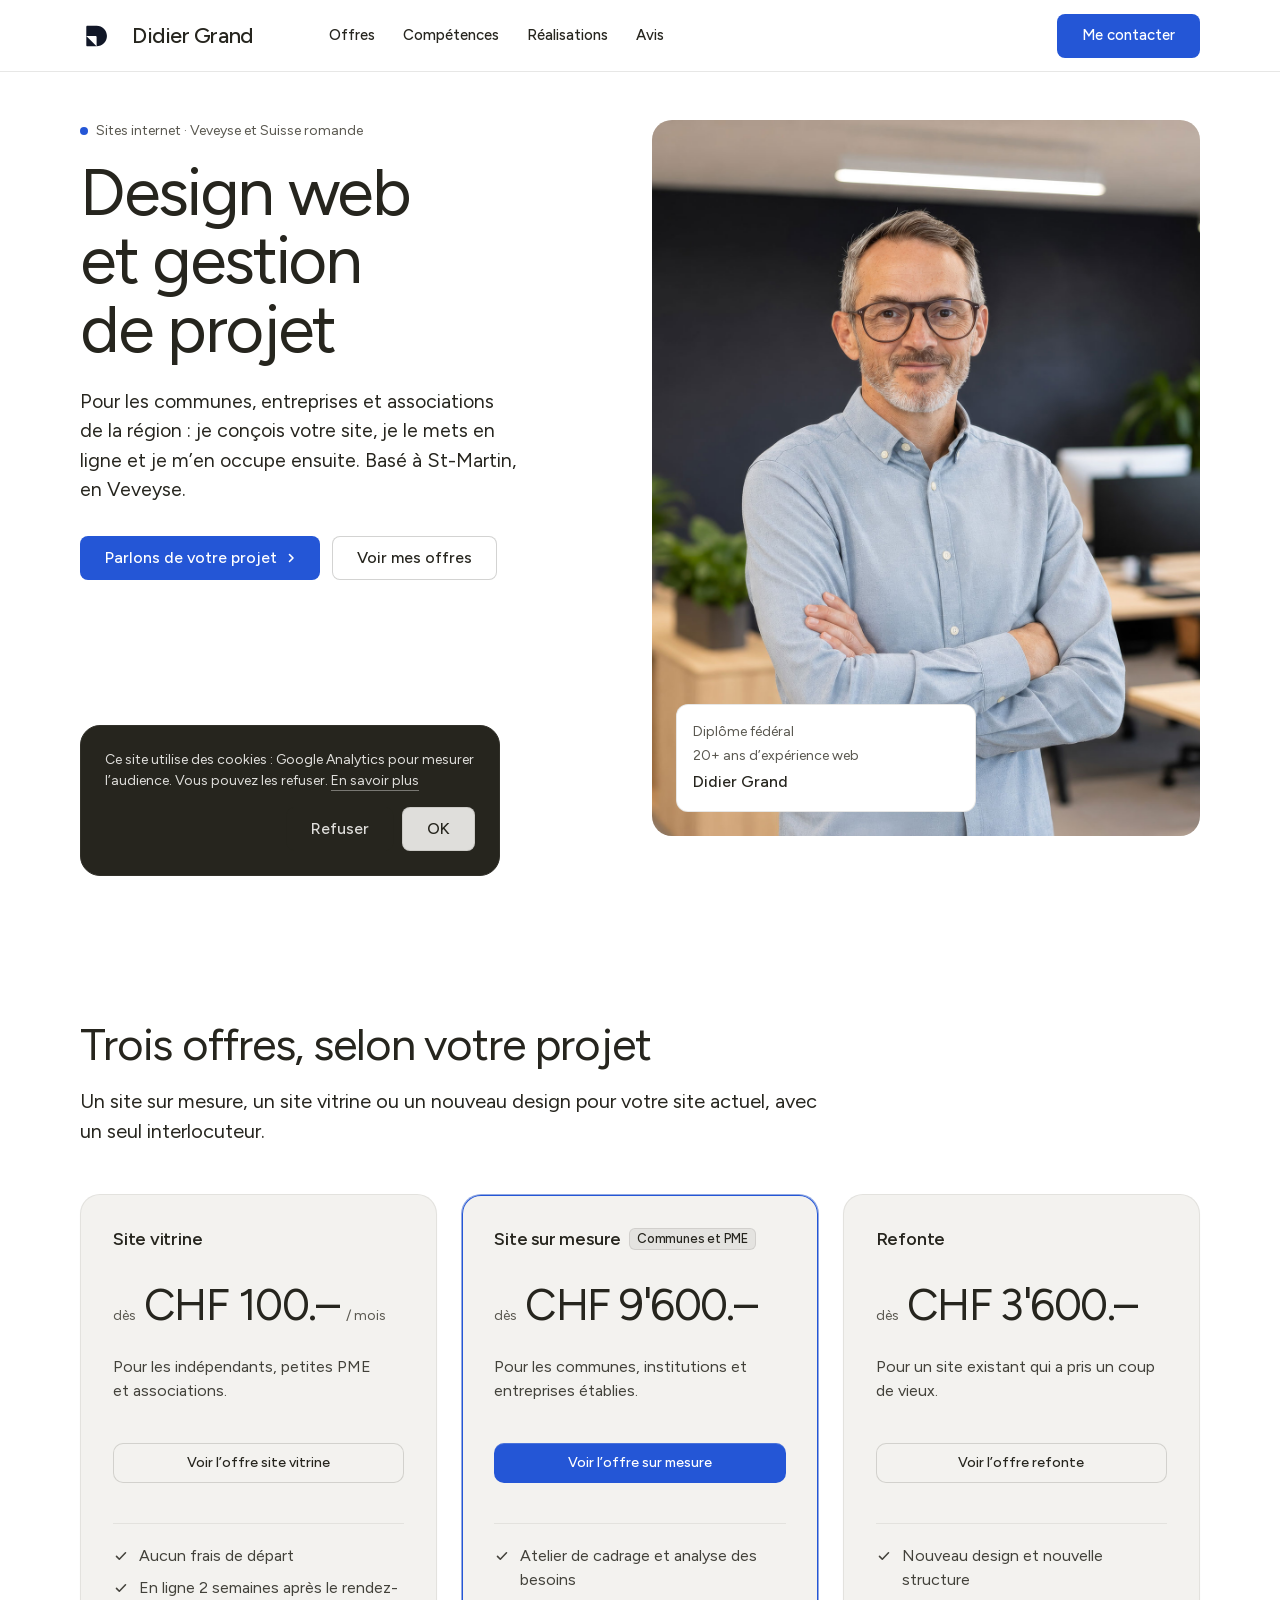
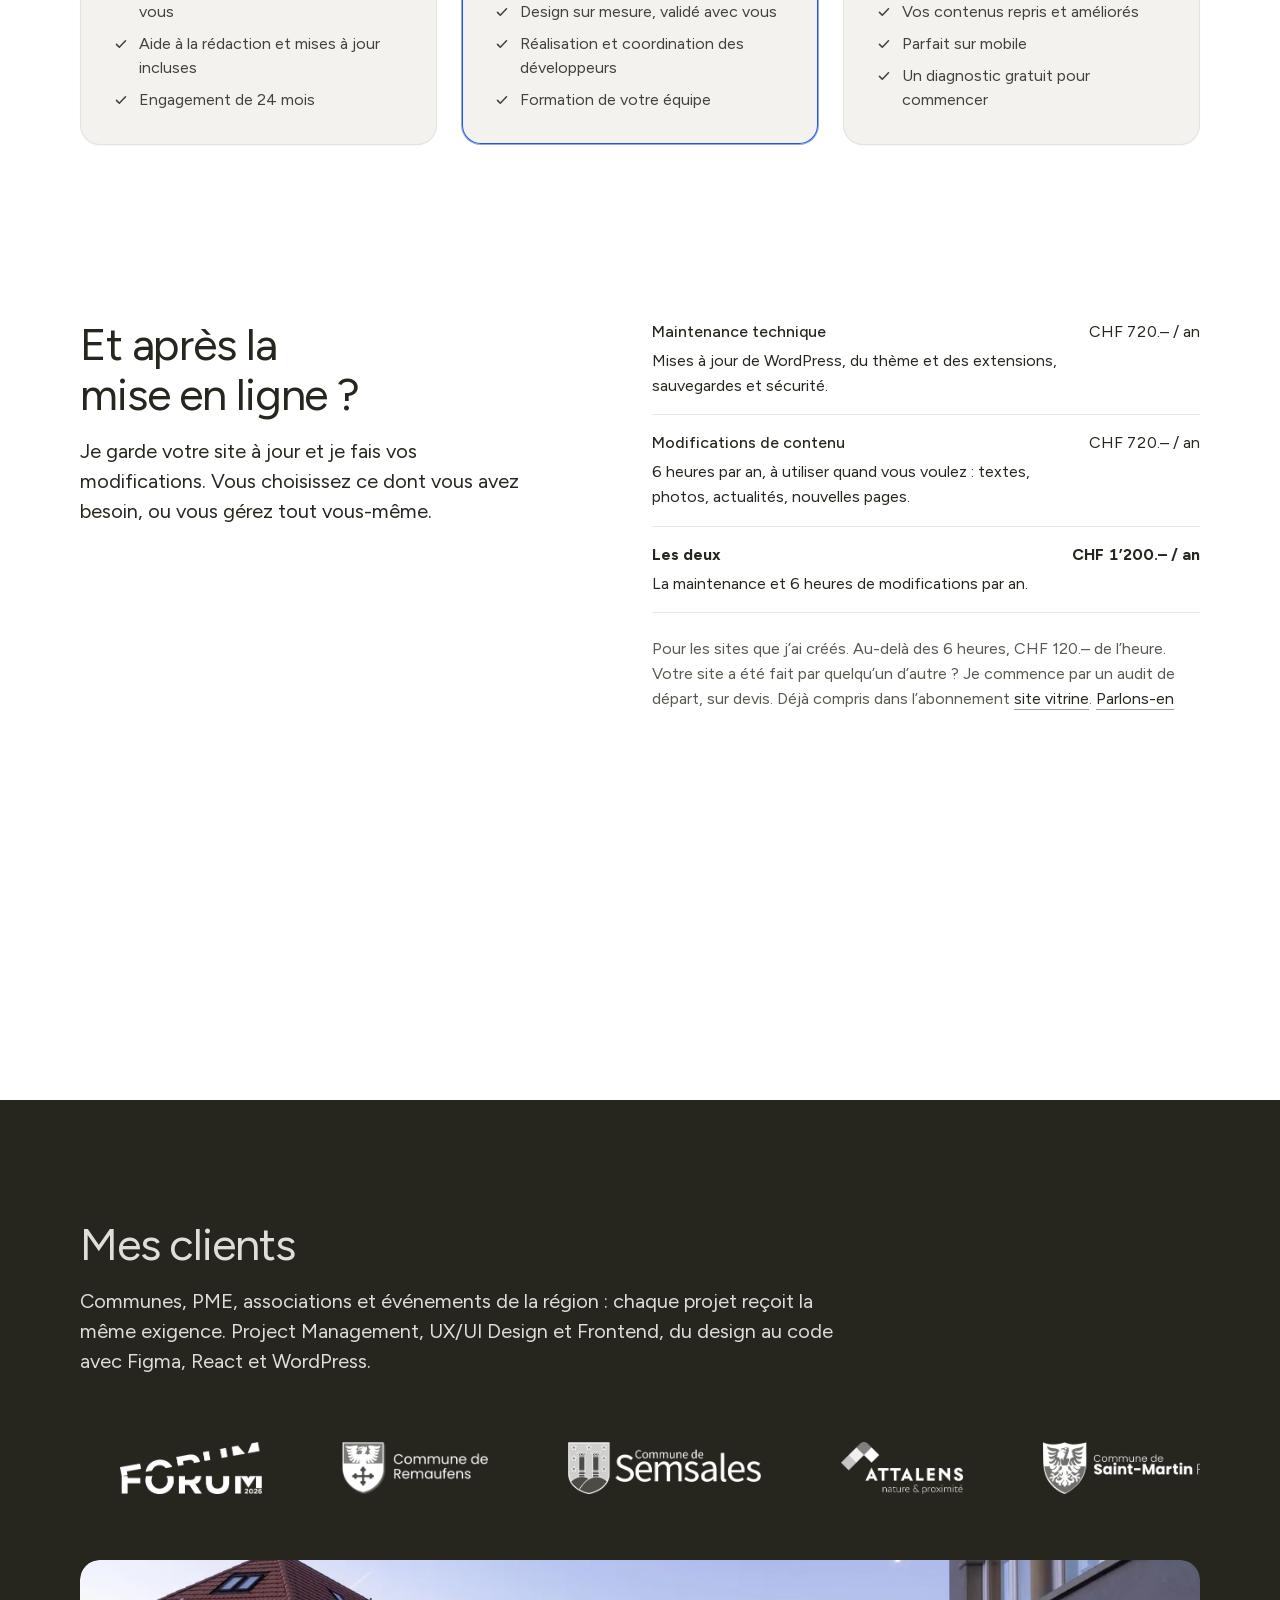
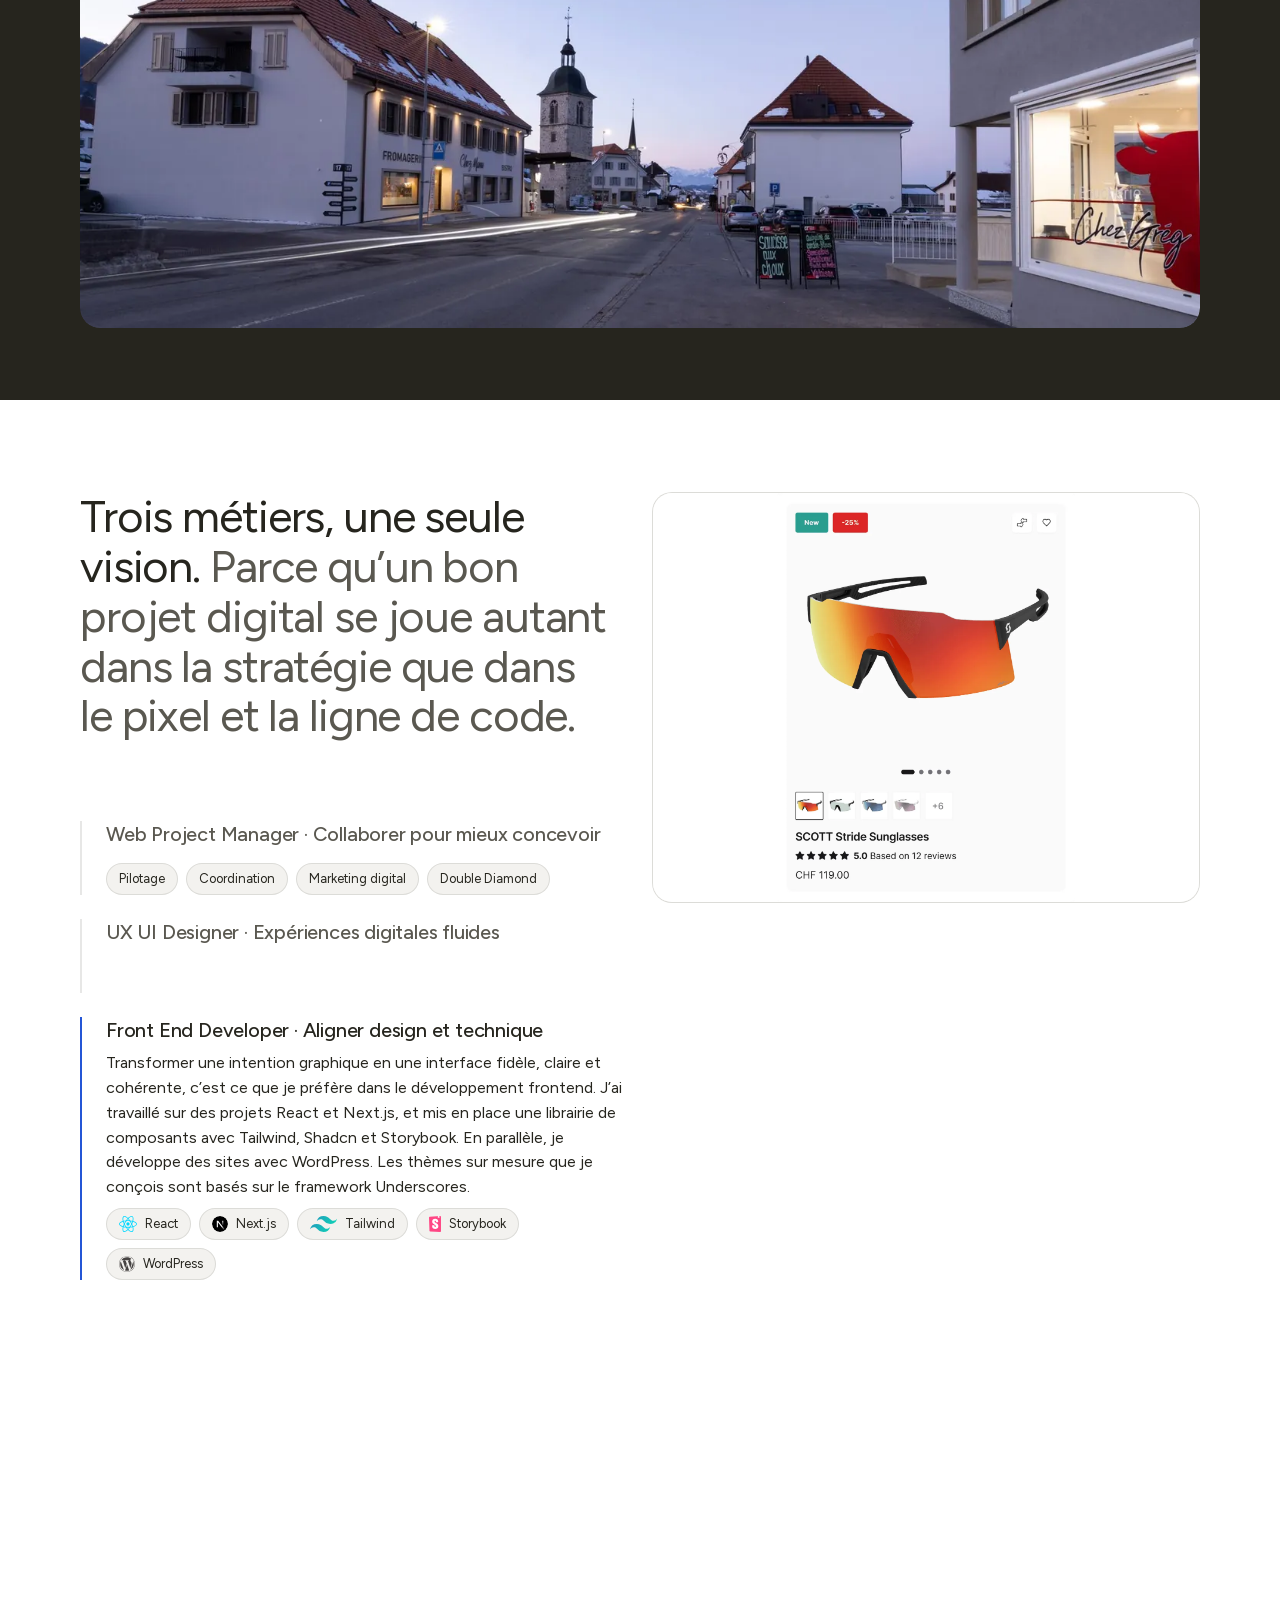
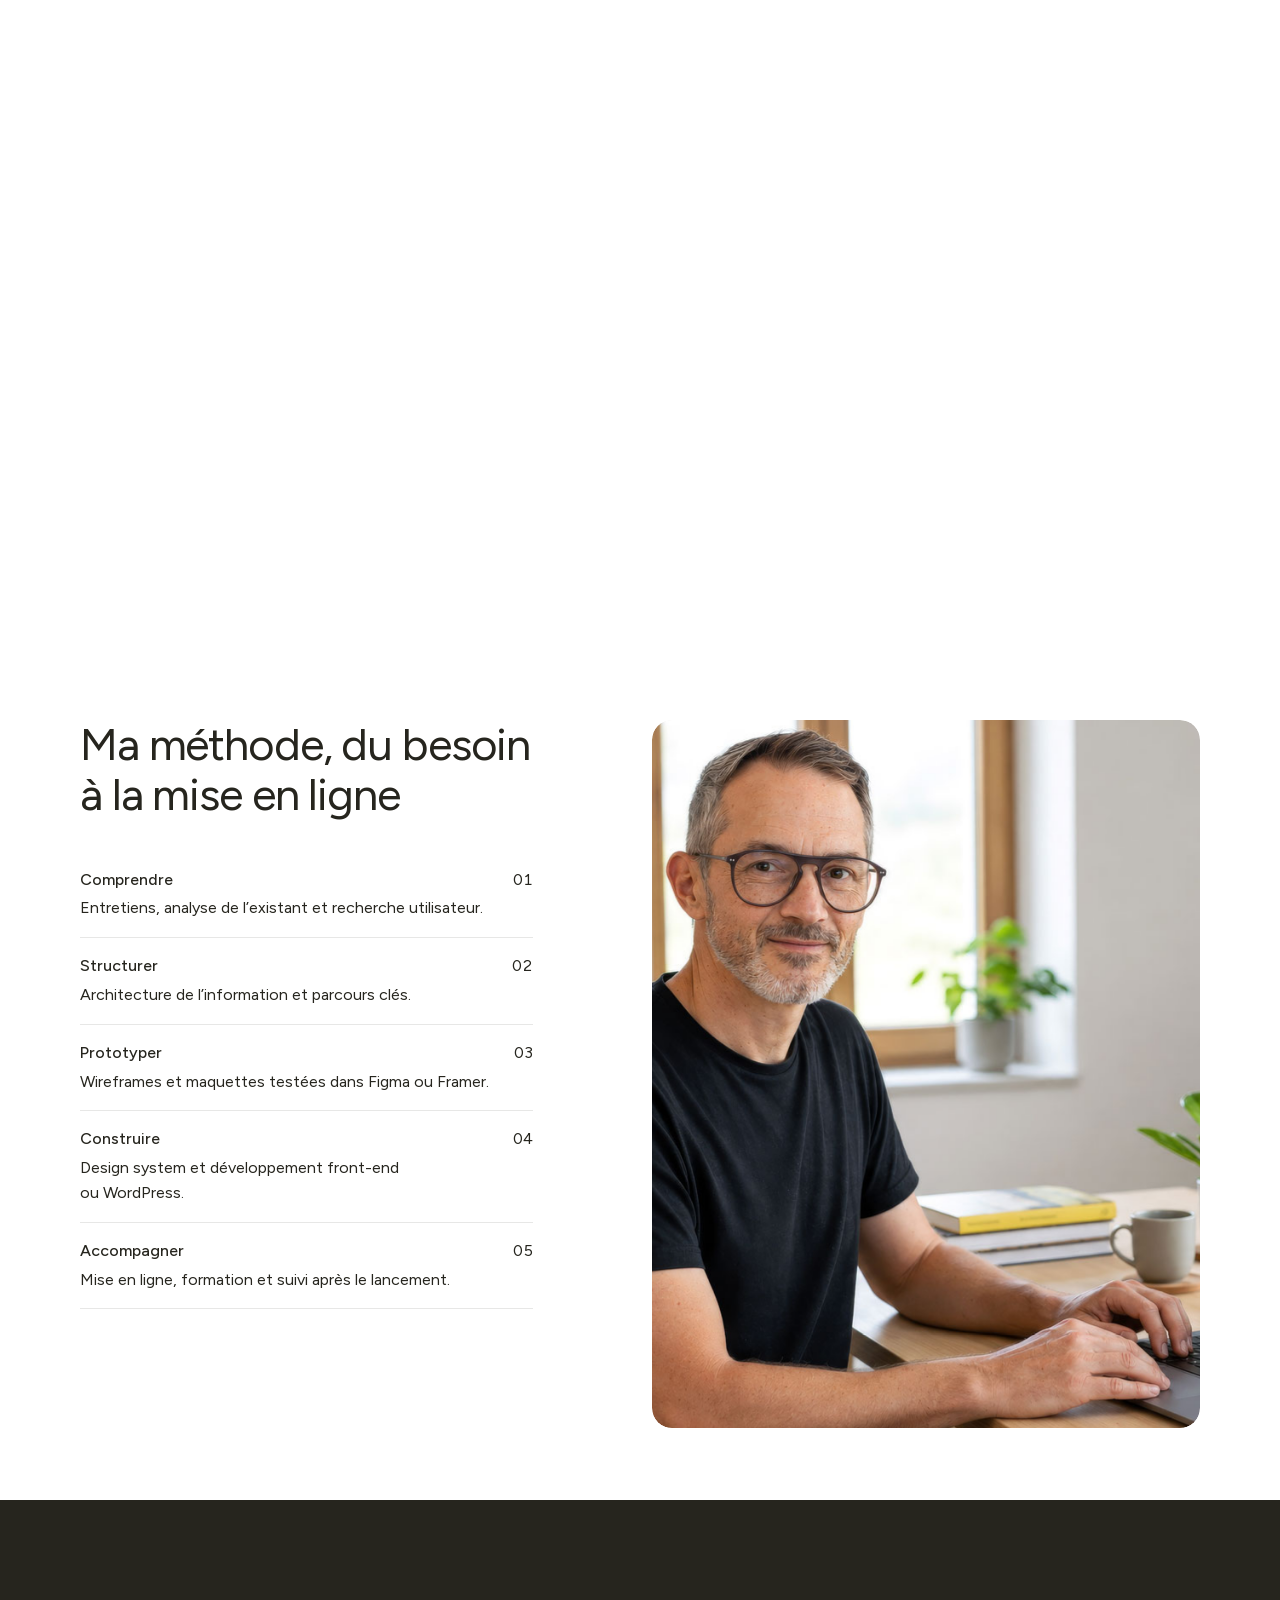
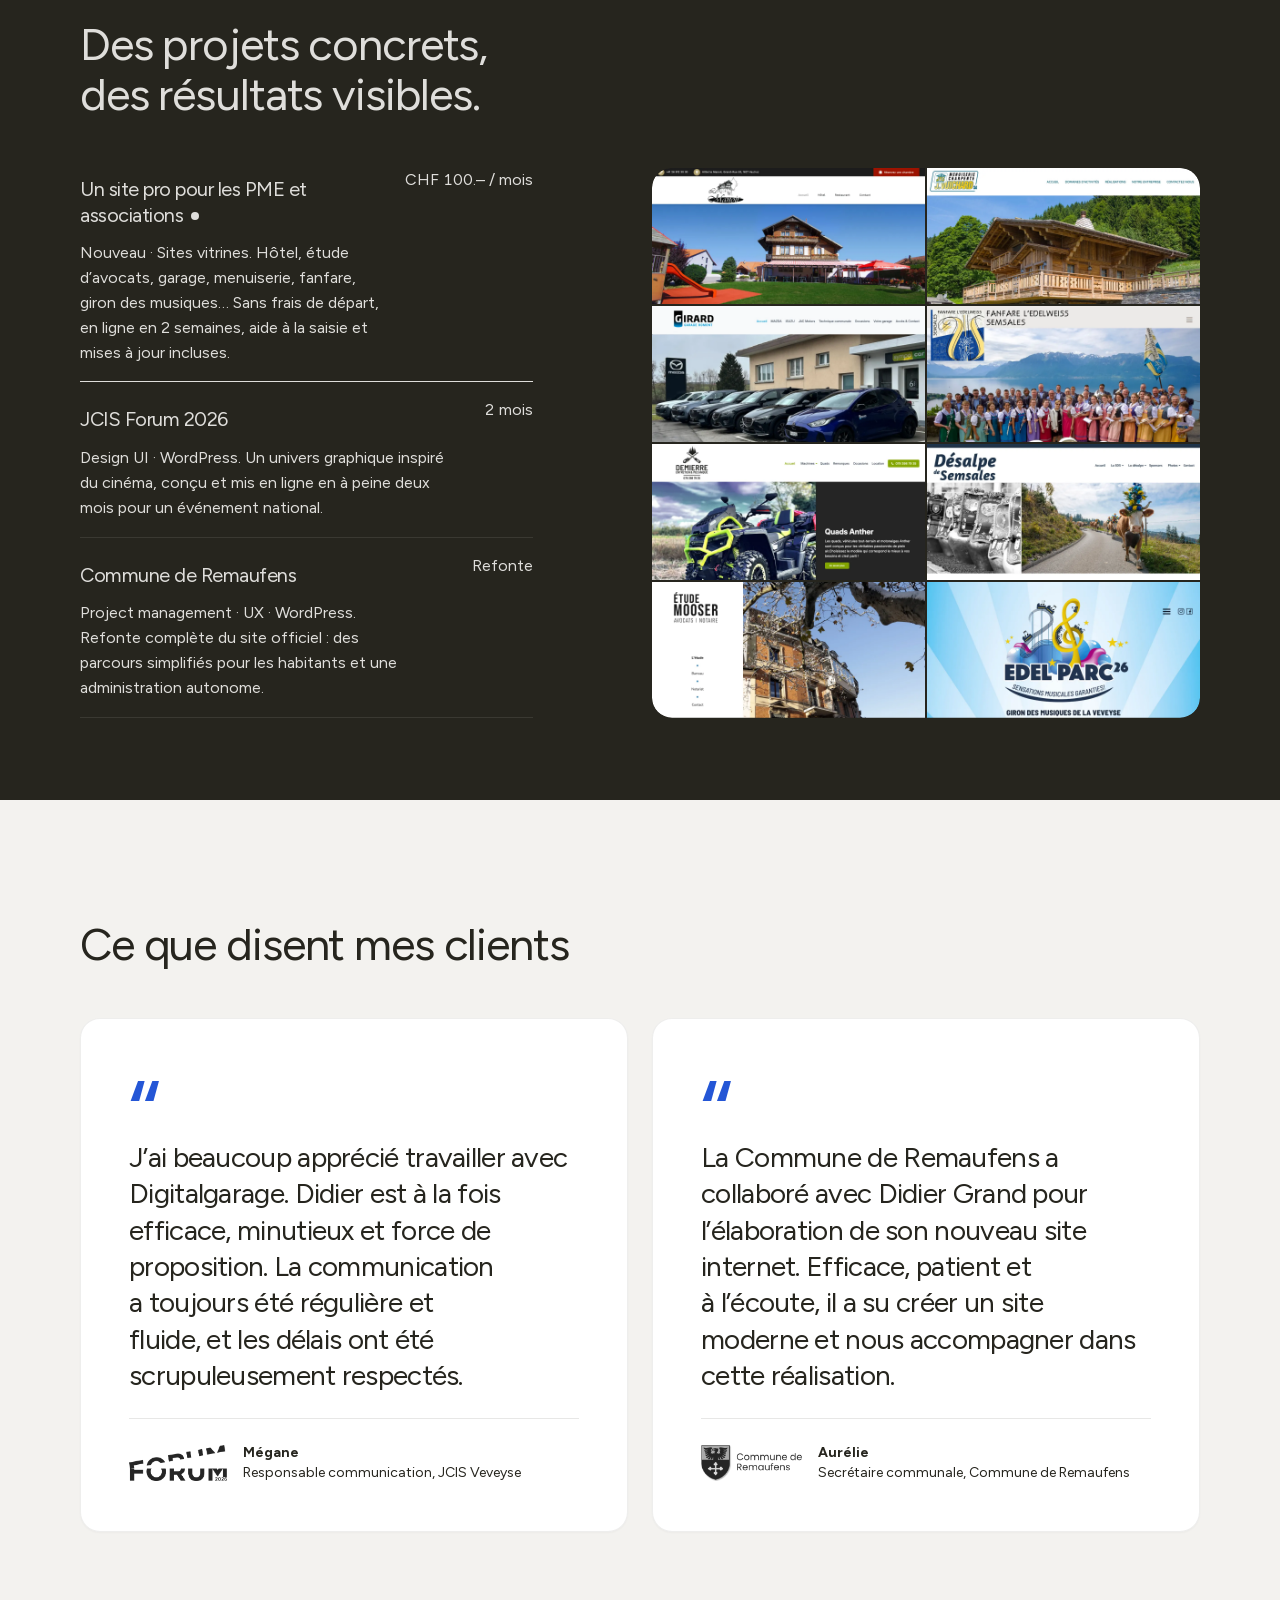
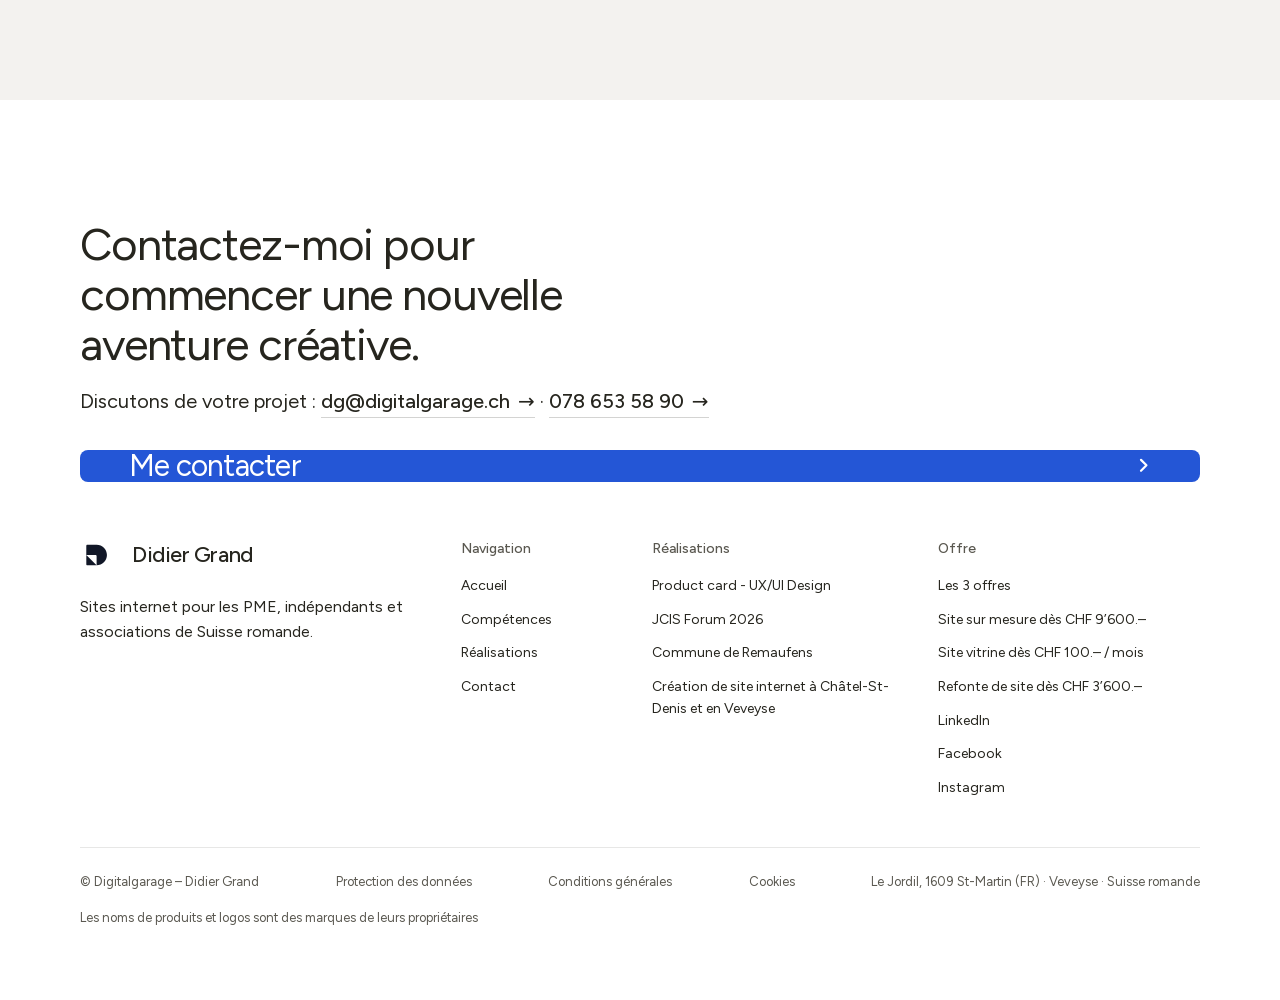
==== commit d28c5e92: "Update offre maj" ====
--- a/index.html
+++ b/index.html
@@ -97,7 +97,10 @@
   .offres .plan__btn--primary { background: var(--p-action); color: var(--p-action-ink); }
   .offres .plan__list { gap: var(--s-2); margin-top: var(--s-5); }
   @media (max-width: 639px) { .offres .plan__list { display: none; } .card.plan > .plan__price { font-size: 36px; } }
-  .offres-suivi { margin: var(--s-6) 0 0; max-width: 72ch; }
+  .suivi__both .rows__name, .suivi__both .rows__value { font-weight: 700; }
+  #suivi .rows__value { white-space: nowrap; max-width: none; }
+  .suivi__note { margin: var(--s-5) 0 0; color: var(--muted); max-width: 60ch; }
+  .suivi__note a { color: var(--ink); text-decoration: underline; }
   @media (min-width: 640px) and (max-width: 1023px) { #offres { --h: 2 } }
   @media (min-width: 1024px) and (max-width: 1279px) { #offres .grid > .card { grid-column: span 4; } }
   @media (max-width: 639px) { #offres { --hm: 2 } }
@@ -248,7 +251,26 @@
           </ul>
         </article>
       </div>
-      <p class="offres-suivi"><b>Et ensuite&nbsp;?</b> Je m’occupe de la maintenance, des mises à jour et des modifications de votre site, dès CHF 60.– par mois. <a href="contact">Parlons-en</a></p>
+    </div>
+  </section>
+
+  <!-- SUIVI: after launch, two yearly services and the pair, as rows with their price -->
+  <section class="section" id="suivi" aria-labelledby="suivi-h">
+    <div class="wrap grid grid--top">
+      <div class="span-5">
+        <div class="section-head">
+          <h2 id="suivi-h">Et après la mise en ligne&nbsp;?</h2>
+          <p>Je garde votre site à jour et je fais vos modifications. Vous choisissez ce dont vous avez besoin, ou vous gérez tout vous-même.</p>
+        </div>
+      </div>
+      <div class="span-6 start-7">
+        <ul class="rows suivi">
+          <li><span class="rows__name">Maintenance technique</span><p>Mises à jour de WordPress, du thème et des extensions, sauvegardes et sécurité.</p><span class="rows__value">CHF 720.– / an</span></li>
+          <li><span class="rows__name">Modifications de contenu</span><p>6 heures par an, à utiliser quand vous voulez&nbsp;: textes, photos, actualités, nouvelles pages.</p><span class="rows__value">CHF 720.– / an</span></li>
+          <li class="suivi__both"><span class="rows__name">Les deux</span><p>La maintenance et 6 heures de modifications par an.</p><span class="rows__value">CHF 1’200.– / an</span></li>
+        </ul>
+        <p class="suivi__note">Pour les sites que j’ai créés. Au-delà des 6 heures, CHF 120.– de l’heure. Votre site a été fait par quelqu’un d’autre&nbsp;? Je commence par un audit de départ, sur devis. Déjà compris dans l’abonnement <a href="site-vitrine">site vitrine</a>. <a href="contact">Parlons-en</a></p>
+      </div>
     </div>
   </section>
 
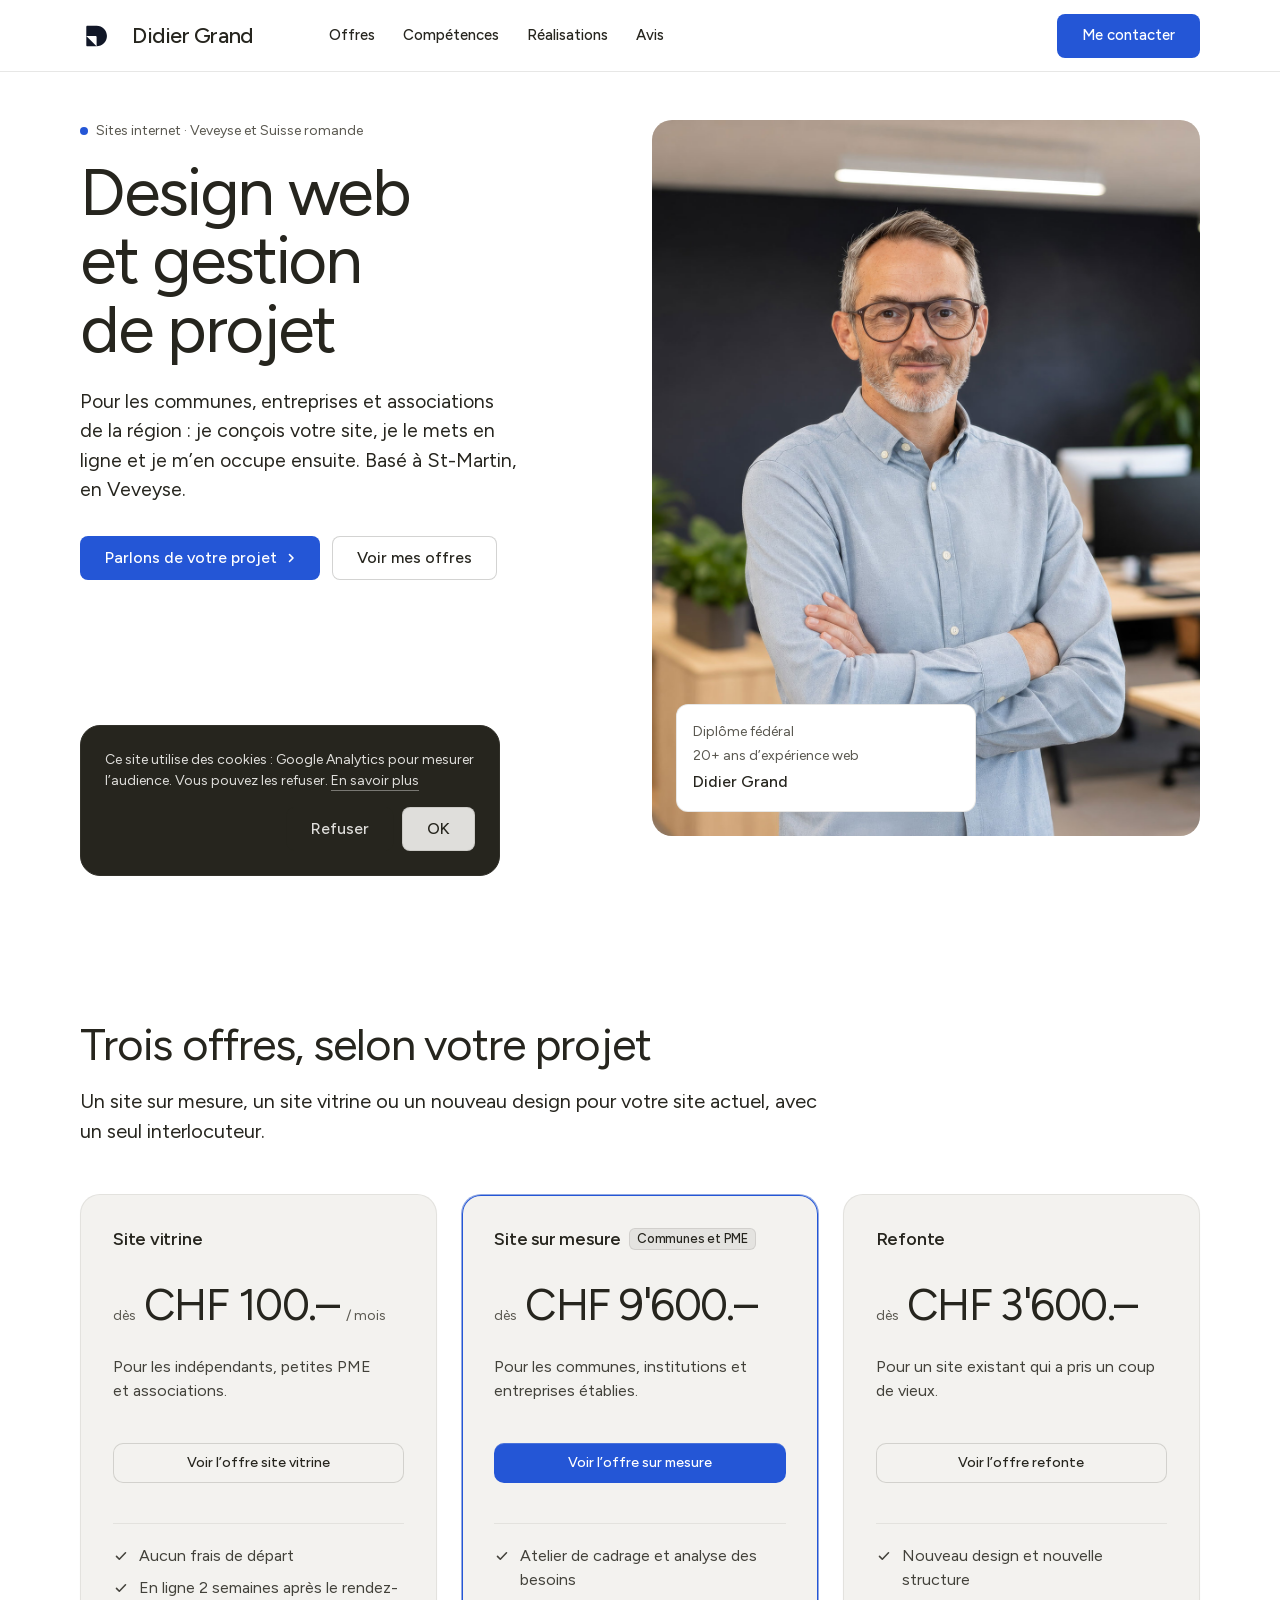
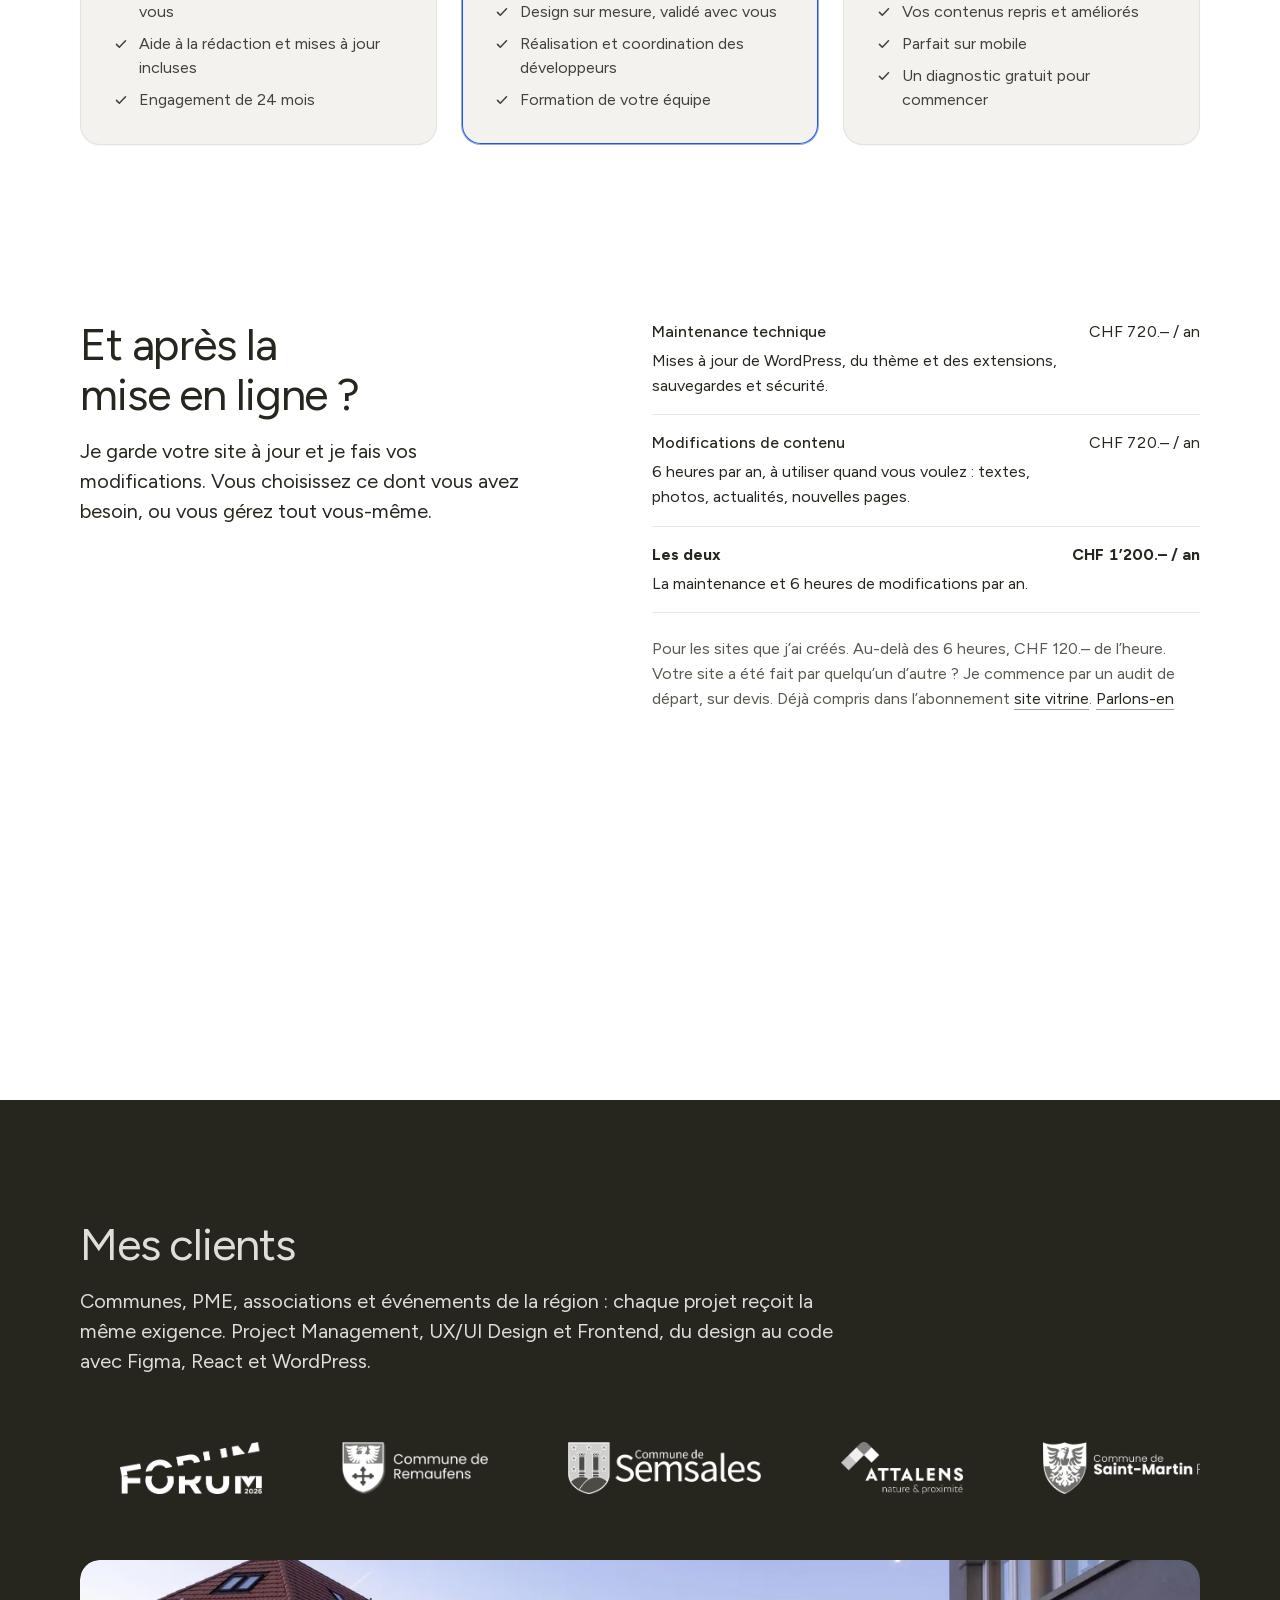
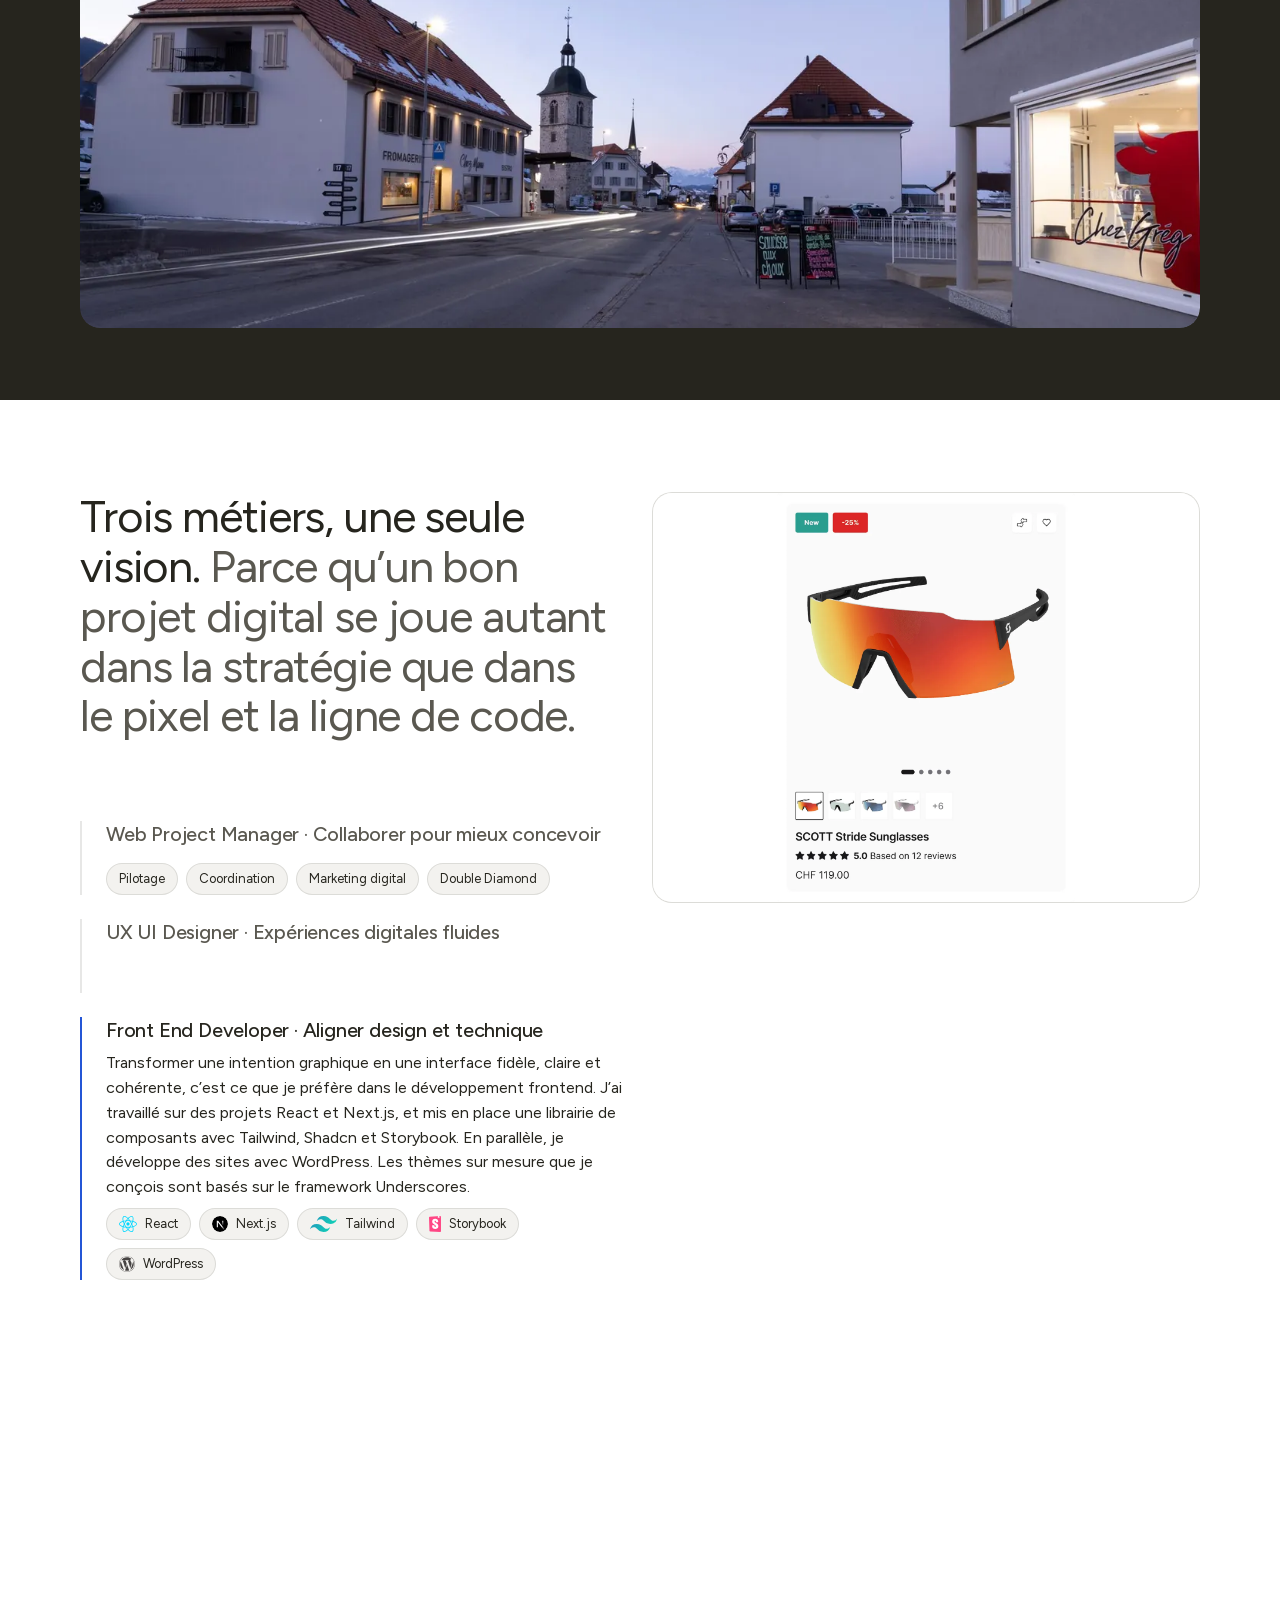
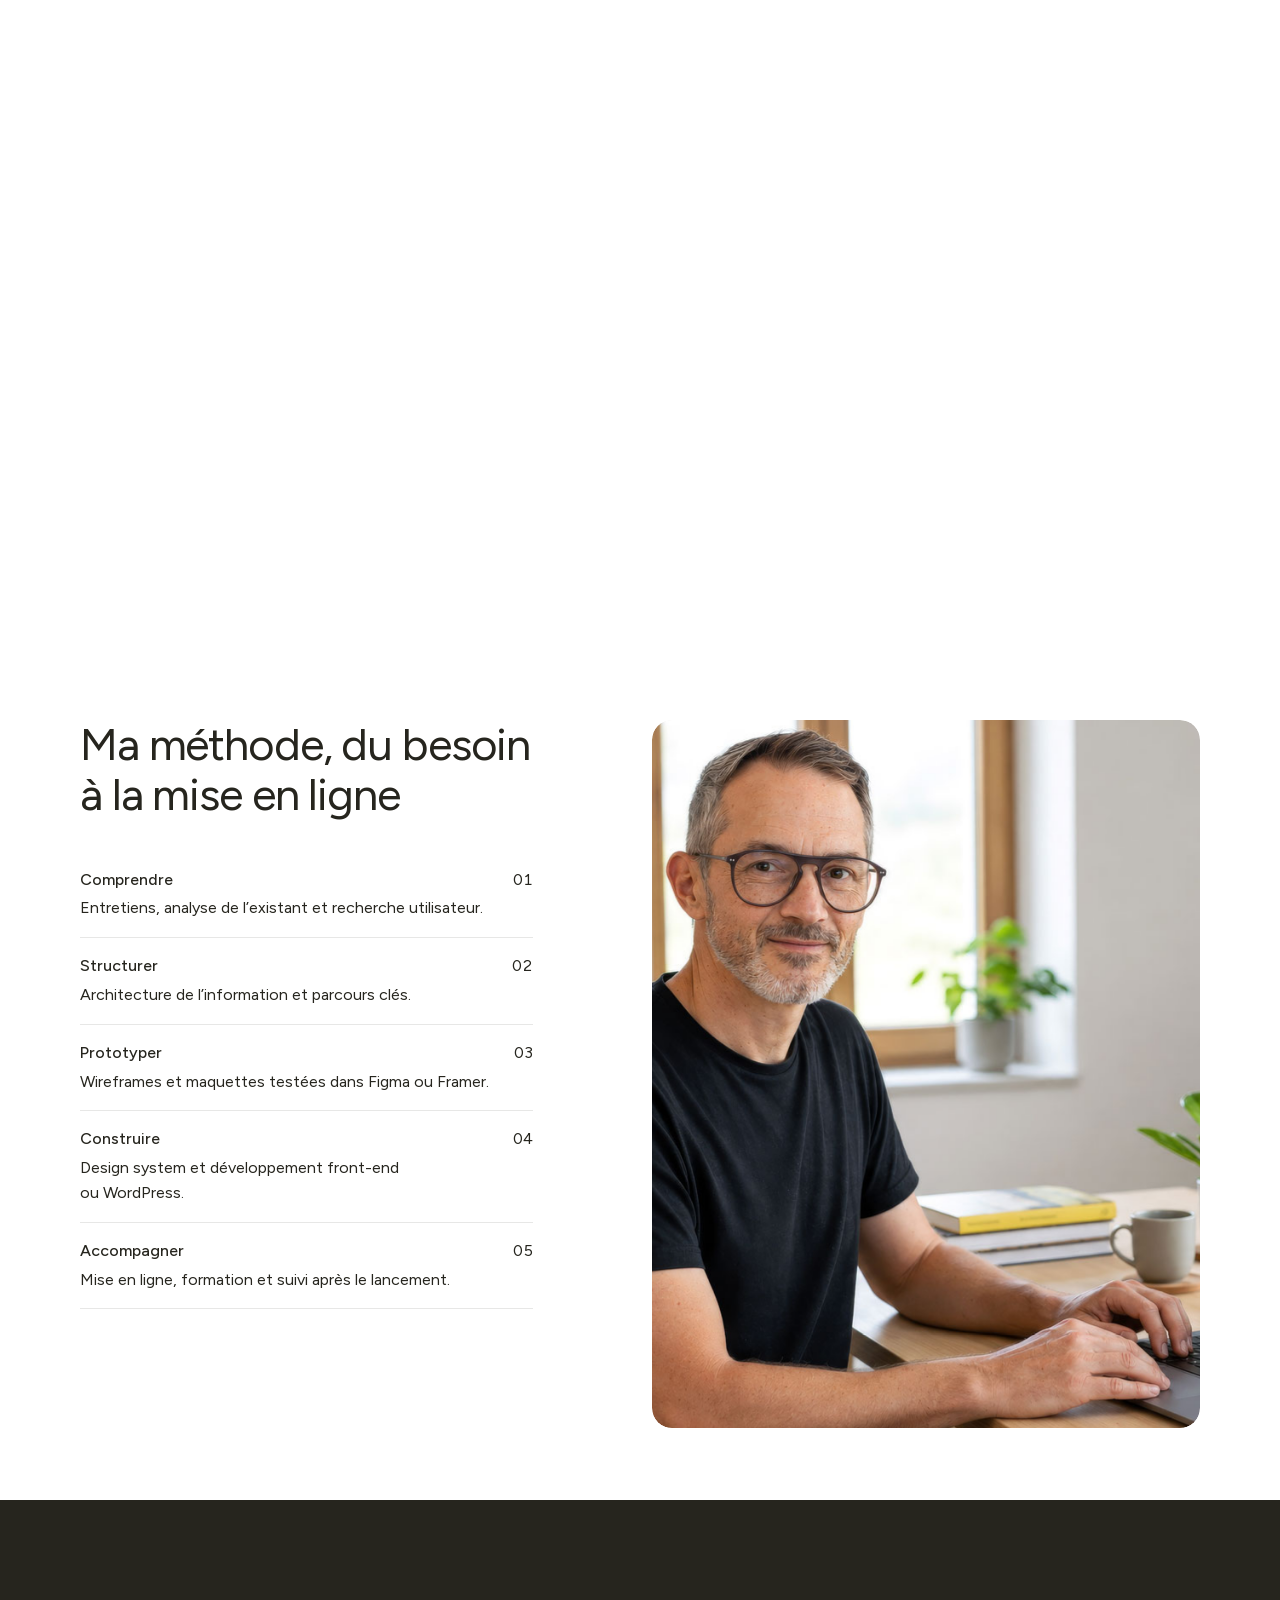
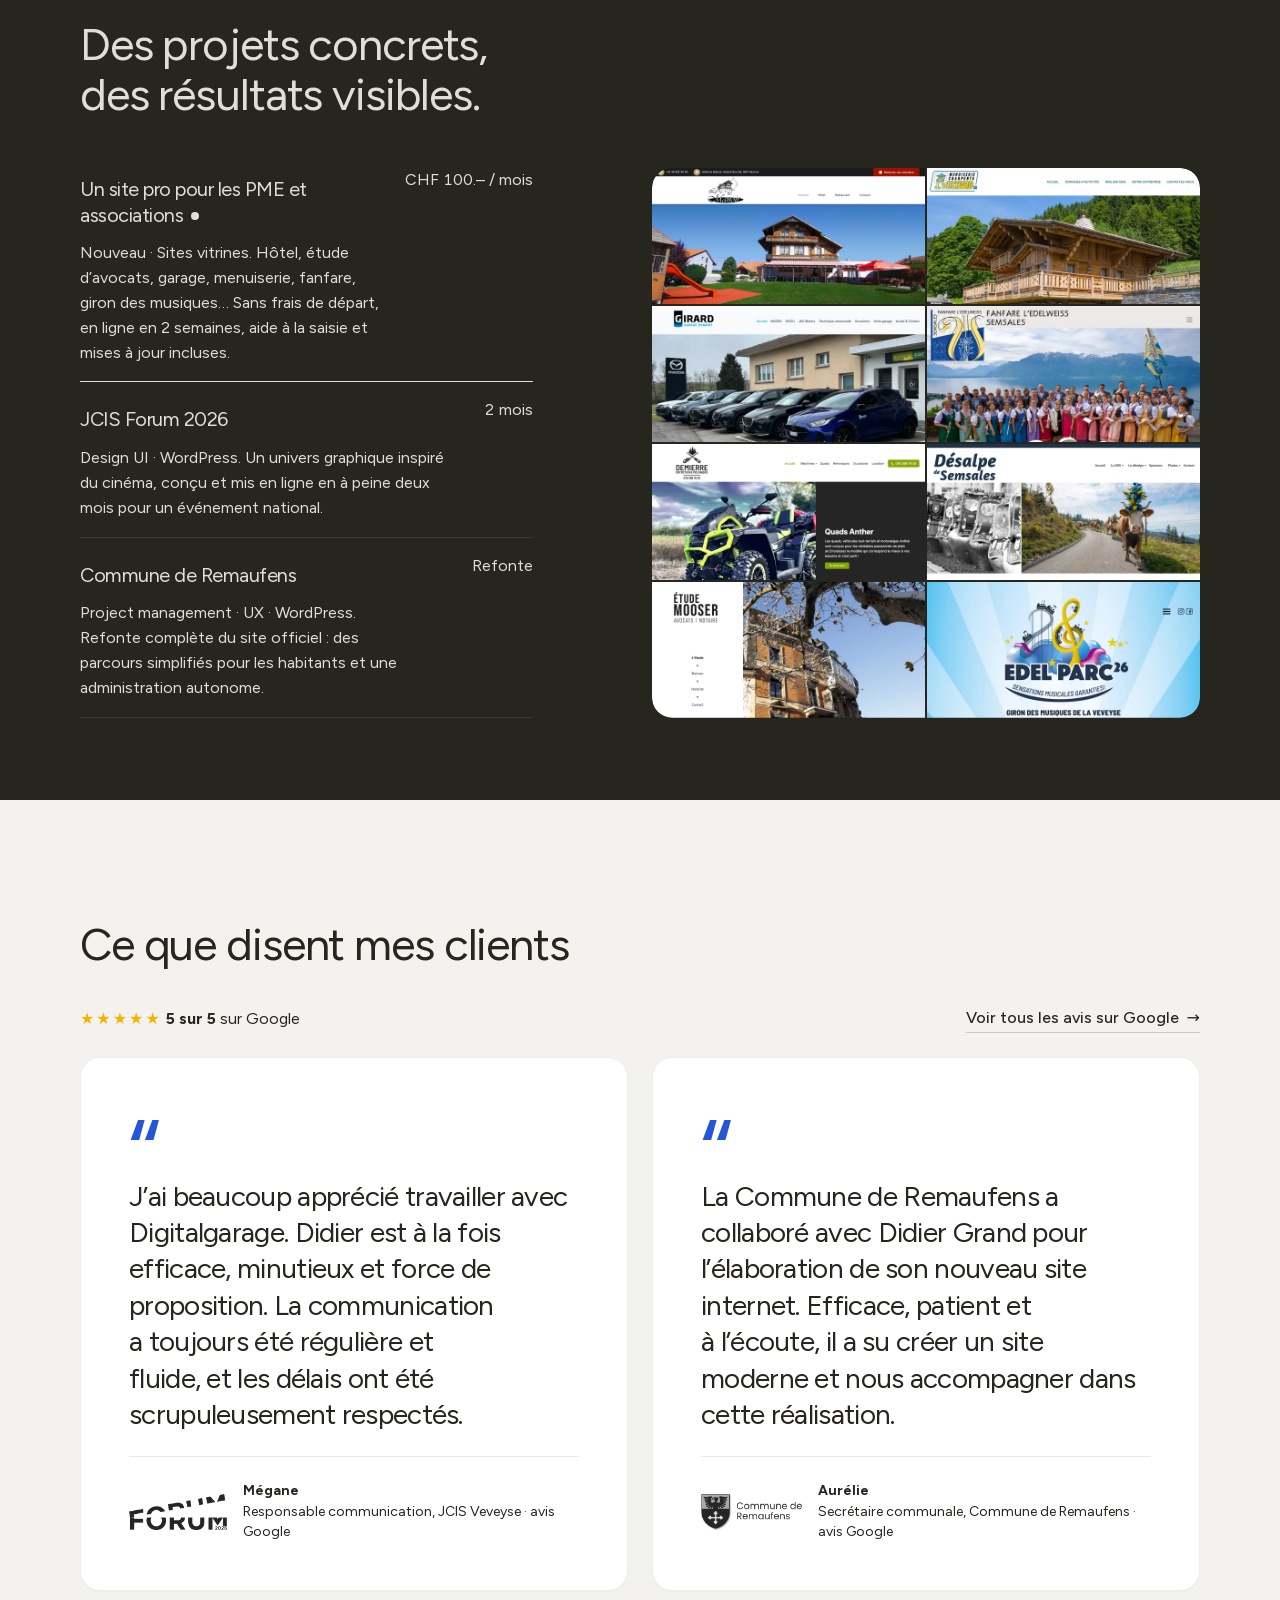
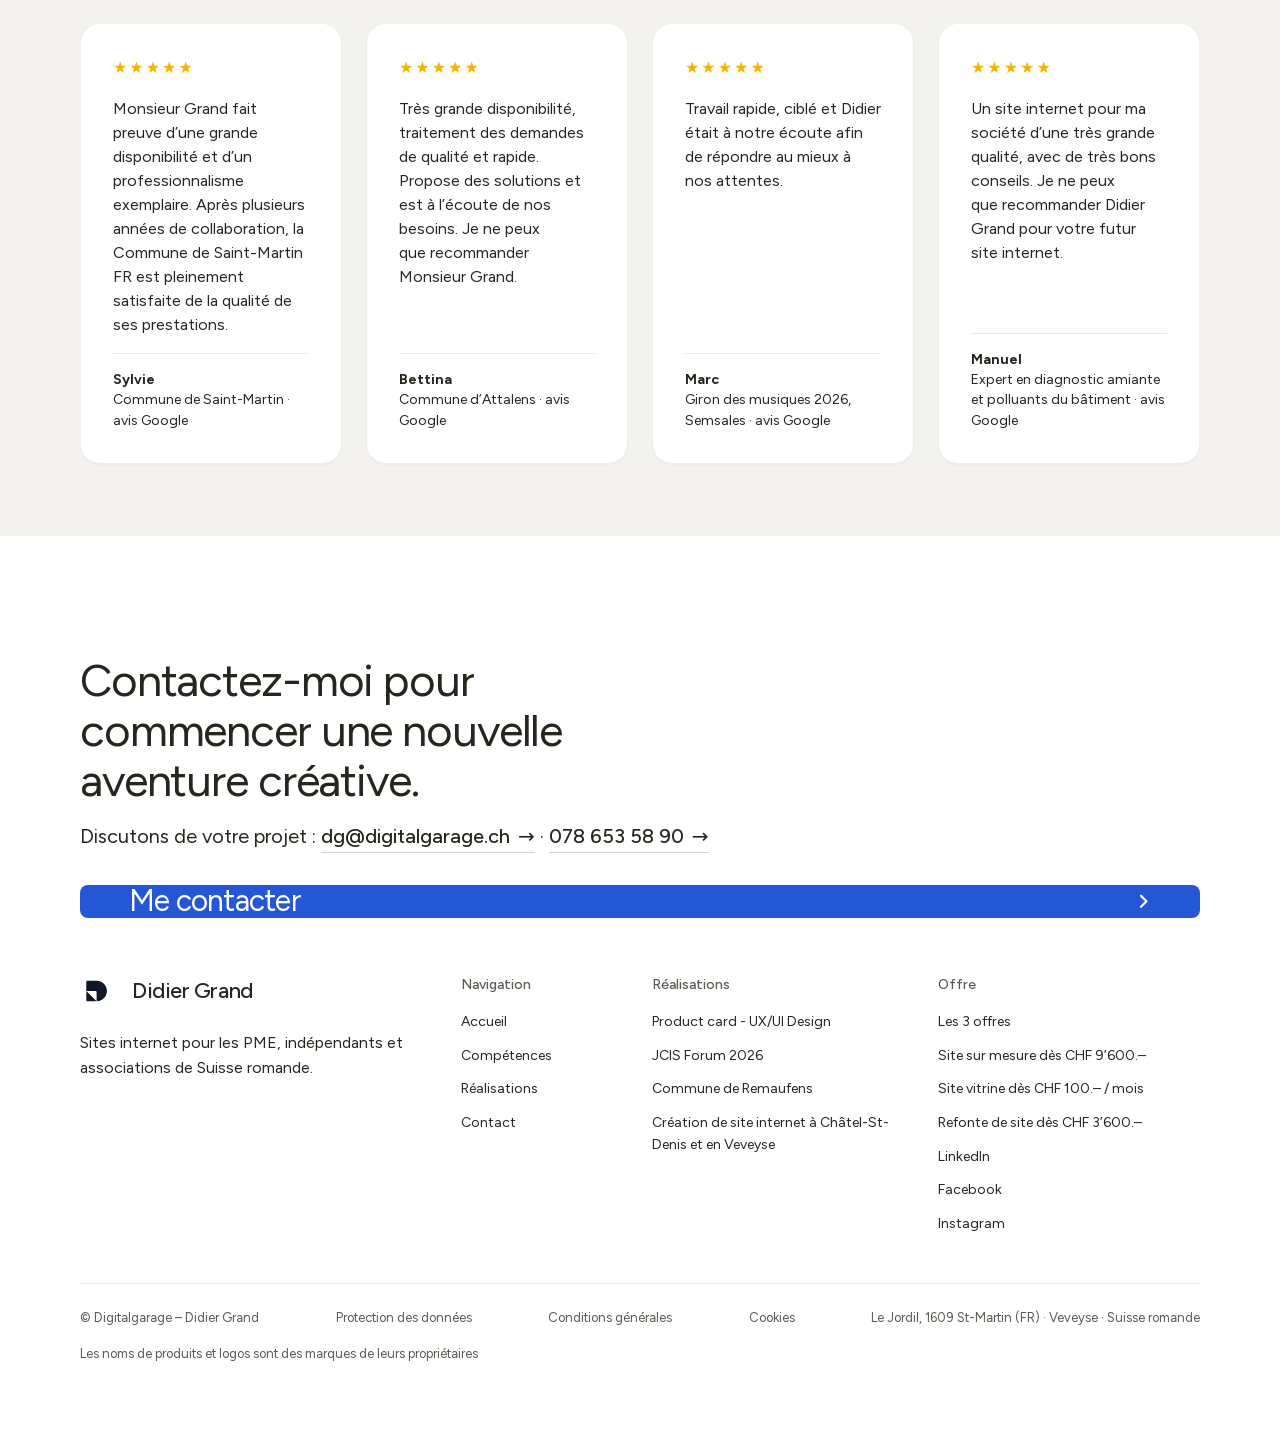
==== commit ddf618d8: "add advices" ====
--- a/index.html
+++ b/index.html
@@ -88,6 +88,20 @@
   .avis__who { display: flex; align-items: center; gap: var(--s-4); padding-top: var(--s-5); border-top: 1px solid var(--line); font: 400 var(--t-small)/1.45 var(--font-text); color: var(--ink); }
   .avis__who img { height: 36px; width: auto; max-width: 120px; object-fit: contain; filter: brightness(0); opacity: .85; flex: none; }
   @media (max-width: 639px) { .avis__card { padding: var(--s-5); } .avis__card blockquote { font-size: 20px; } .avis__mark { font-size: 72px; } }
+  /* the Google reviews: a head line with the score and the link, then four short cards */
+  .gavis { margin-top: var(--s-6); }
+  /* six reviews do not fit one screen: the section grows with its content instead of overlapping the footer */
+  #engagement { height: auto; min-height: 100vh; min-height: 100svh; }
+  .gavis__head--top { margin-top: calc(-1 * var(--s-3)); }
+  .gavis__head { display: flex; flex-wrap: wrap; align-items: center; justify-content: space-between; gap: var(--s-3) var(--s-6); margin-bottom: var(--s-5); }
+  .gavis__title { margin: 0; font: 400 var(--t-body)/1.4 var(--font-text); color: var(--ink); }
+  .gavis__stars { color: #f5b301; letter-spacing: 2px; }
+  .gavis__card { margin: 0; padding: var(--s-6); gap: var(--s-4); justify-content: space-between; }
+  .gavis__card blockquote { margin: 0; flex: 1; font: 400 var(--t-body)/1.5 var(--font-text); color: var(--ink); text-wrap: pretty; }
+  .gavis__card figcaption { padding-top: var(--s-4); border-top: 1px solid var(--line); font: 400 var(--t-small)/1.45 var(--font-text); color: var(--ink-muted, var(--ink)); }
+  .gavis__card figcaption b { color: var(--ink); }
+  @media (min-width: 640px) and (max-width: 1279px) { .gavis .grid > .card.span-3 { grid-column: auto / span 6; } }
+  @media (max-width: 639px) { .gavis__card { padding: var(--s-5); } }
   /* the three offers as plan cards: the price set large, one row height; the follow-up line under them */
   .offres .plan { padding: var(--s-6); }
   .card.plan > .plan__price { display: flex; align-items: baseline; gap: var(--s-2); margin: var(--s-4) 0 0; font: var(--display-weight) 44px/1 var(--font-display); letter-spacing: var(--display-tracking-xl); color: var(--ink); max-width: none; }
@@ -385,17 +399,45 @@
       <div class="section-head">
         <h2 id="engagement-h">Ce que disent mes clients</h2>
       </div>
+        <div class="gavis__head gavis__head--top">
+          <p class="gavis__title"><span class="gavis__stars" aria-hidden="true">★★★★★</span> <b>5 sur 5</b> sur Google</p>
+          <a class="link" href="https://g.page/r/CWHpwA7P8557EAI" target="_blank" rel="noopener">Voir tous les avis sur Google</a>
+        </div>
       <div class="grid grid--top avis">
         <figure class="card avis__card span-6">
           <span class="avis__mark" aria-hidden="true">“</span>
           <blockquote>J’ai beaucoup apprécié travailler avec Digitalgarage. Didier est à la fois efficace, minutieux et force de proposition. La communication a toujours été régulière et fluide, et les délais ont été scrupuleusement respectés.</blockquote>
-          <figcaption class="avis__who"><img src="images/logos/jcis-forum-2026.png" alt="JCIS Forum 2026" width="327" height="120" loading="lazy"><span><b>Mégane</b><br>Responsable communication, JCIS Veveyse</span></figcaption>
+          <figcaption class="avis__who"><img src="images/logos/jcis-forum-2026.png" alt="JCIS Forum 2026" width="327" height="120" loading="lazy"><span><b>Mégane</b><br>Responsable communication, JCIS Veveyse · avis Google</span></figcaption>
         </figure>
         <figure class="card avis__card span-6 start-7">
           <span class="avis__mark" aria-hidden="true">“</span>
           <blockquote>La Commune de Remaufens a collaboré avec Didier Grand pour l’élaboration de son nouveau site internet. Efficace, patient et à l’écoute, il a su créer un site moderne et nous accompagner dans cette réalisation.</blockquote>
-          <figcaption class="avis__who"><img src="images/logos/remaufens.png" alt="Commune de Remaufens" width="338" height="120" loading="lazy"><span><b>Aurélie</b><br>Secrétaire communale, Commune de Remaufens</span></figcaption>
+          <figcaption class="avis__who"><img src="images/logos/remaufens.png" alt="Commune de Remaufens" width="338" height="120" loading="lazy"><span><b>Aurélie</b><br>Secrétaire communale, Commune de Remaufens · avis Google</span></figcaption>
         </figure>
+      </div>
+      <div class="gavis">
+        <div class="grid grid--top">
+          <figure class="card gavis__card span-3">
+            <span class="gavis__stars" role="img" aria-label="5 étoiles sur 5">★★★★★</span>
+            <blockquote>Monsieur Grand fait preuve d’une grande disponibilité et d’un professionnalisme exemplaire. Après plusieurs années de collaboration, la Commune de Saint-Martin FR est pleinement satisfaite de la qualité de ses prestations.</blockquote>
+            <figcaption><b>Sylvie</b><br>Commune de Saint-Martin · avis Google</figcaption>
+          </figure>
+          <figure class="card gavis__card span-3">
+            <span class="gavis__stars" role="img" aria-label="5 étoiles sur 5">★★★★★</span>
+            <blockquote>Très grande disponibilité, traitement des demandes de qualité et rapide. Propose des solutions et est à l’écoute de nos besoins. Je ne peux que recommander Monsieur Grand.</blockquote>
+            <figcaption><b>Bettina</b><br>Commune d’Attalens · avis Google</figcaption>
+          </figure>
+          <figure class="card gavis__card span-3">
+            <span class="gavis__stars" role="img" aria-label="5 étoiles sur 5">★★★★★</span>
+            <blockquote>Travail rapide, ciblé et Didier était à notre écoute afin de répondre au mieux à nos attentes.</blockquote>
+            <figcaption><b>Marc</b><br>Giron des musiques 2026, Semsales · avis Google</figcaption>
+          </figure>
+          <figure class="card gavis__card span-3">
+            <span class="gavis__stars" role="img" aria-label="5 étoiles sur 5">★★★★★</span>
+            <blockquote>Un site internet pour ma société d’une très grande qualité, avec de très bons conseils. Je ne peux que recommander Didier Grand pour votre futur site internet.</blockquote>
+            <figcaption><b>Manuel</b><br>Expert en diagnostic amiante et polluants du bâtiment · avis Google</figcaption>
+          </figure>
+        </div>
       </div>
     </div>
   </section>
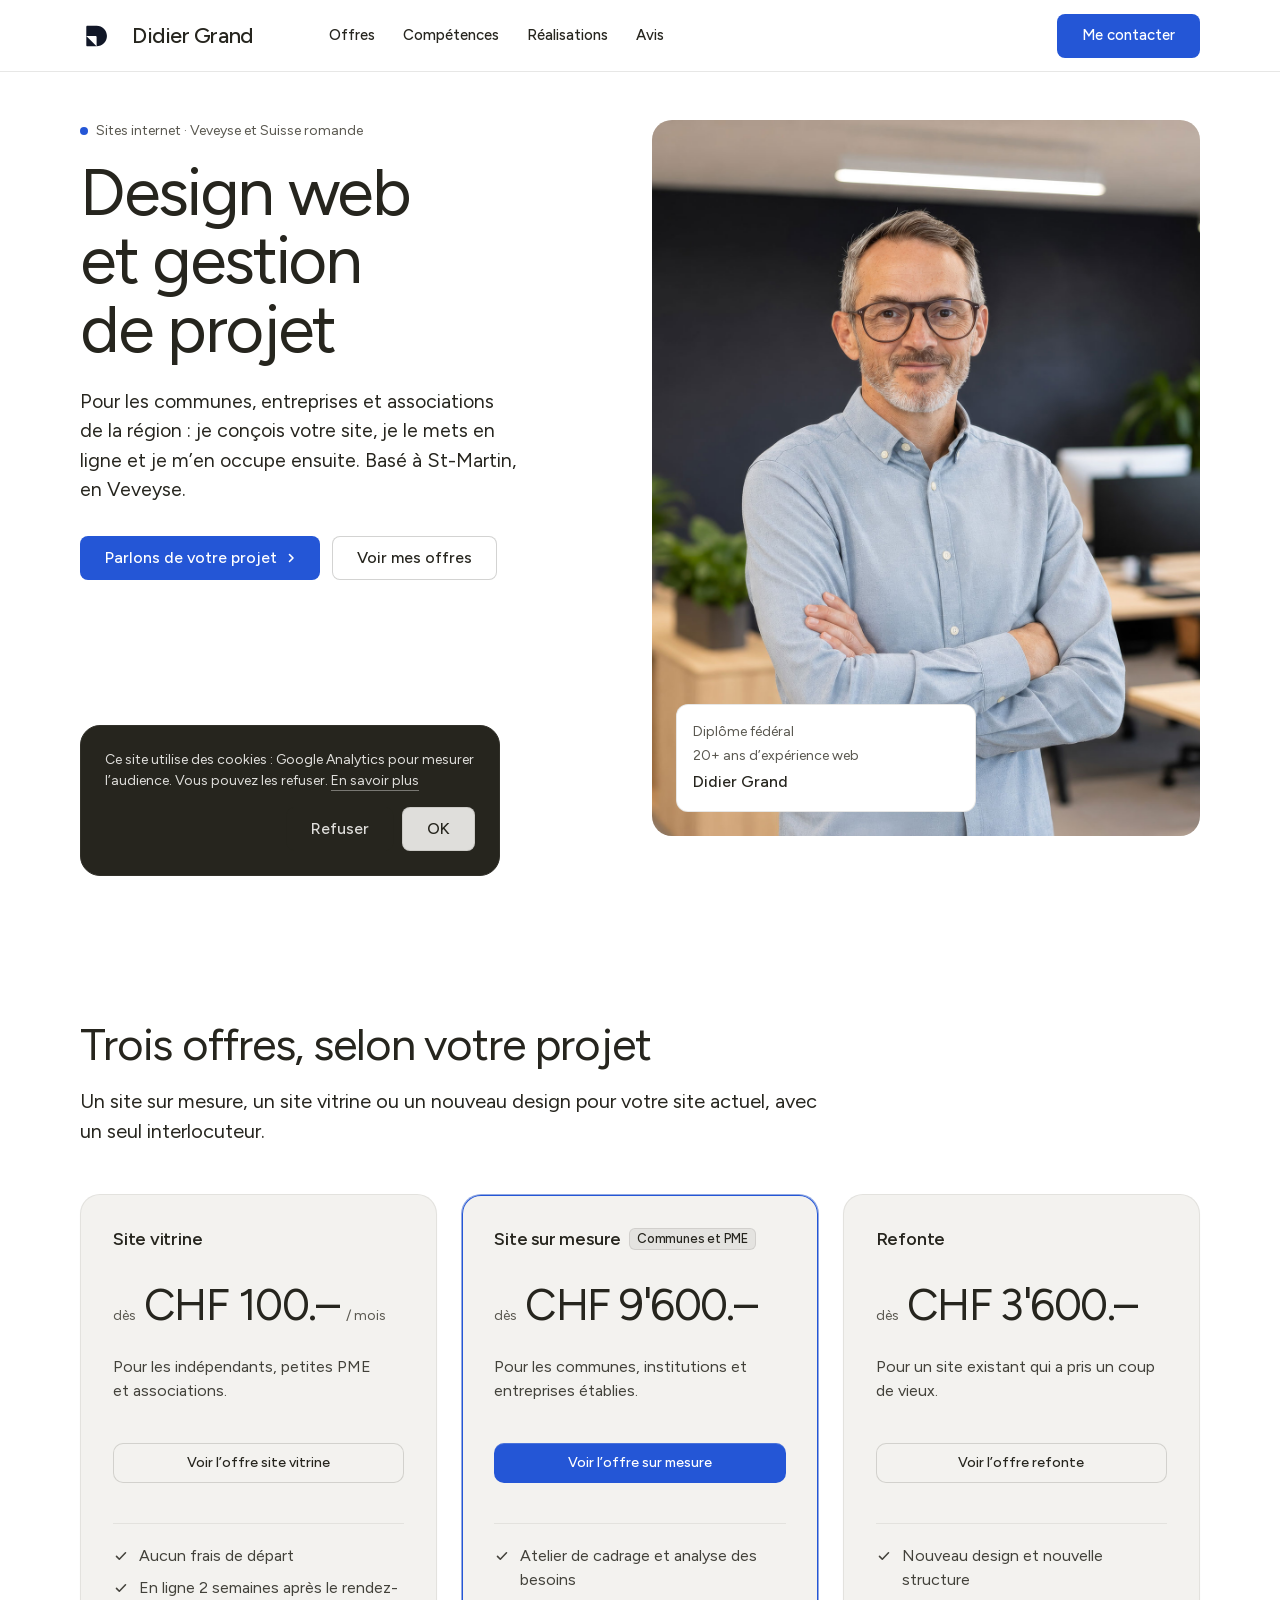
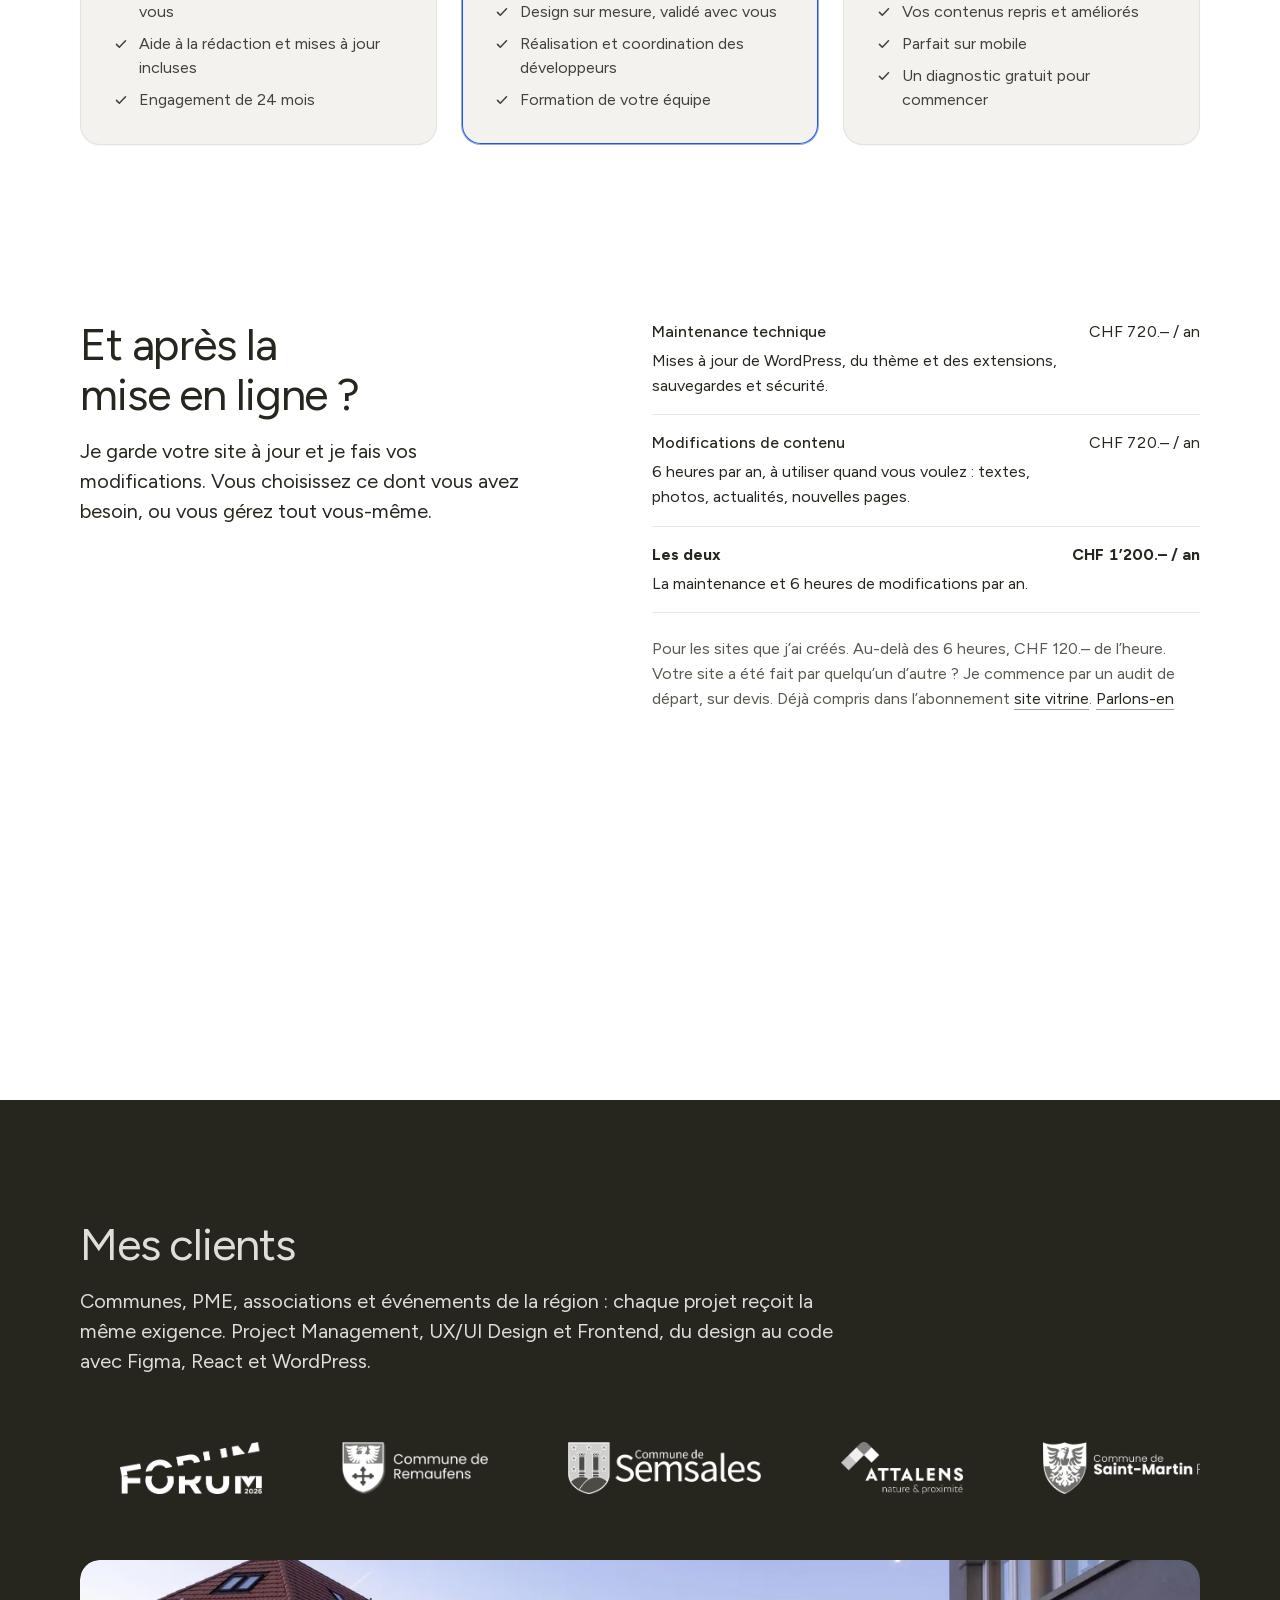
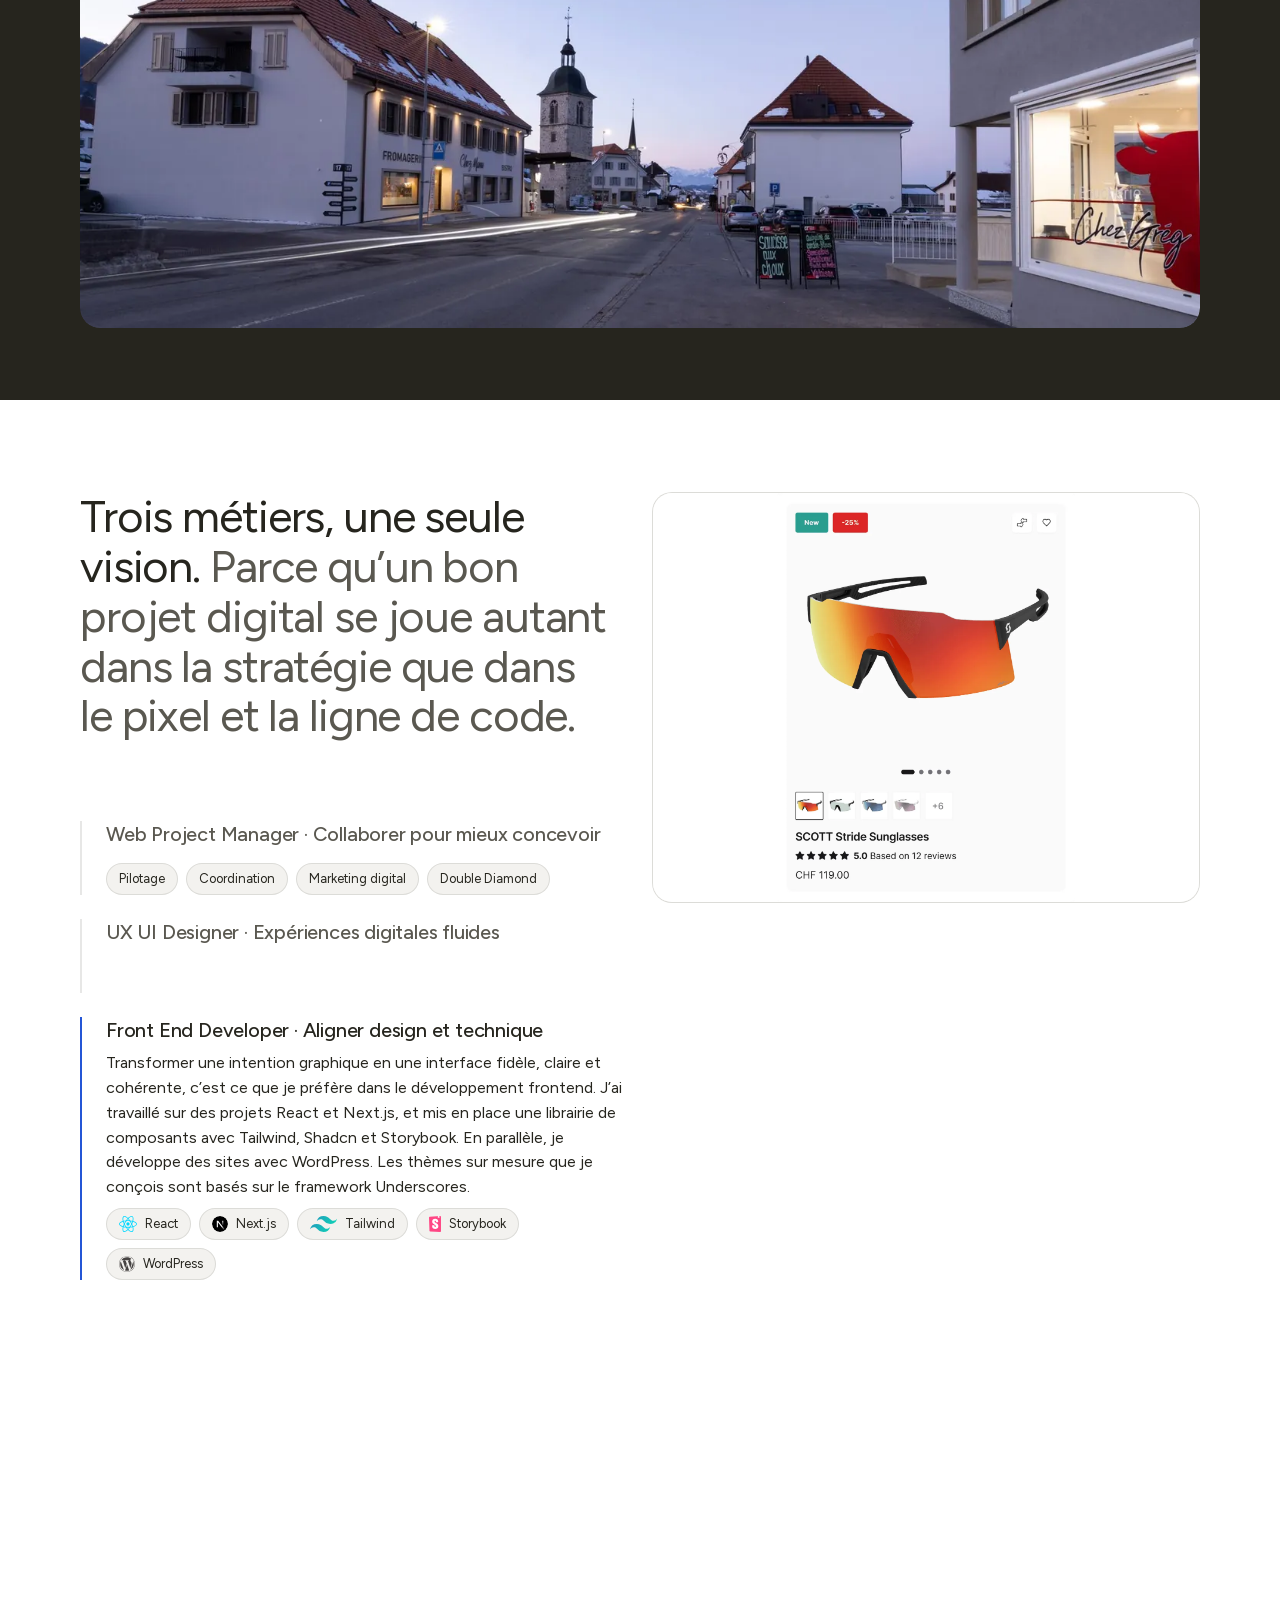
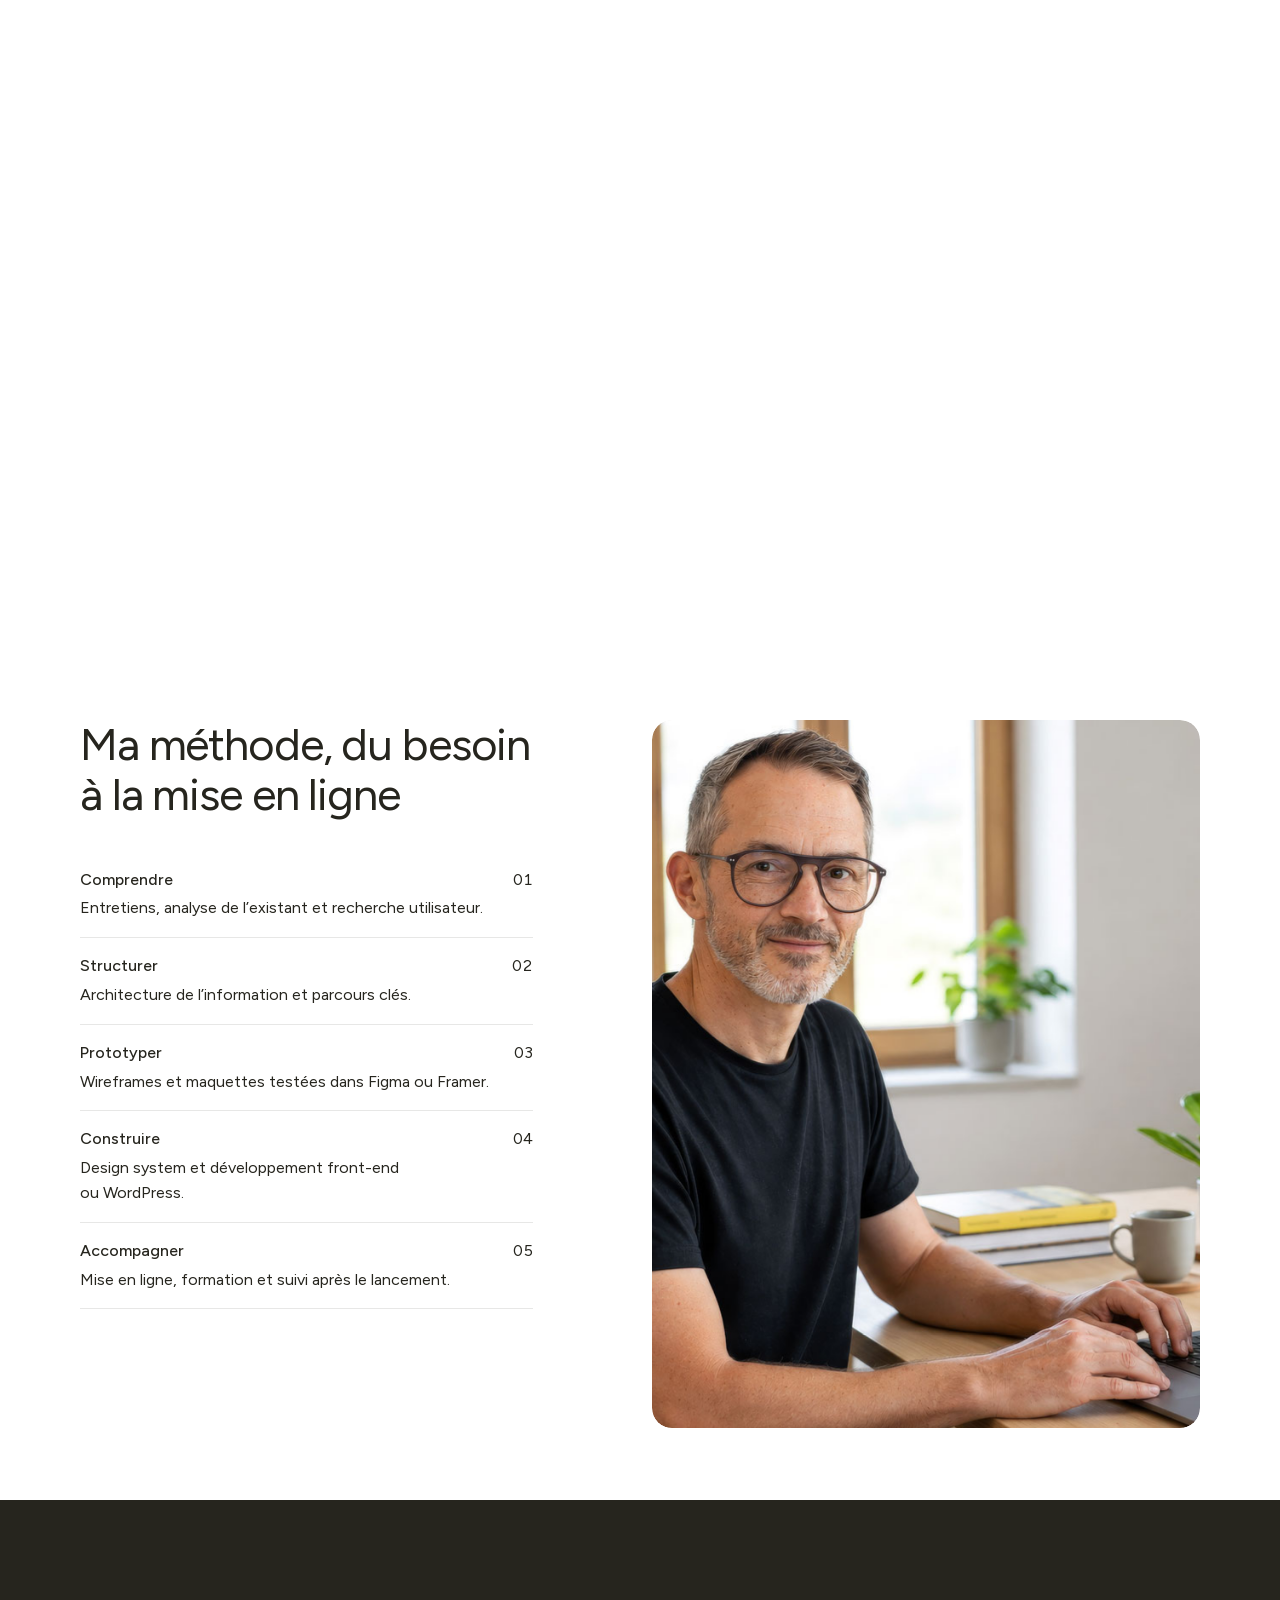
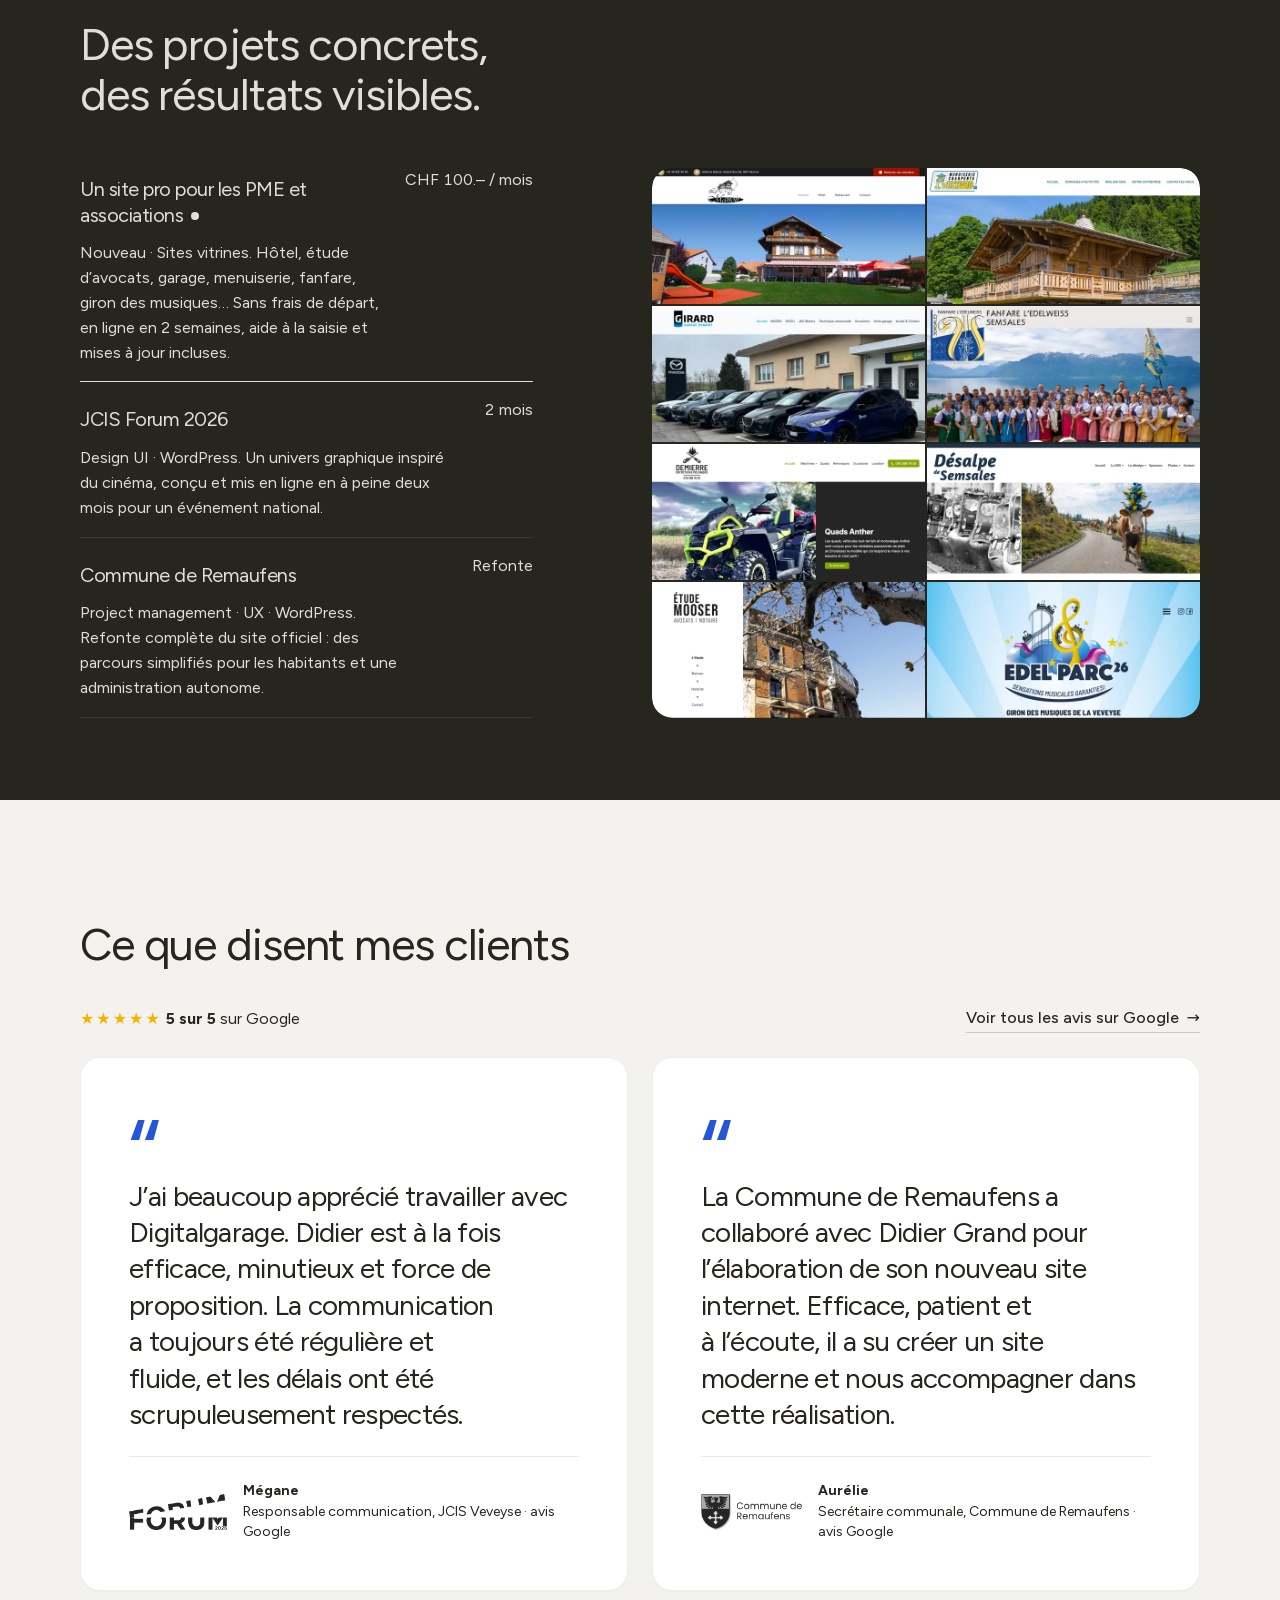
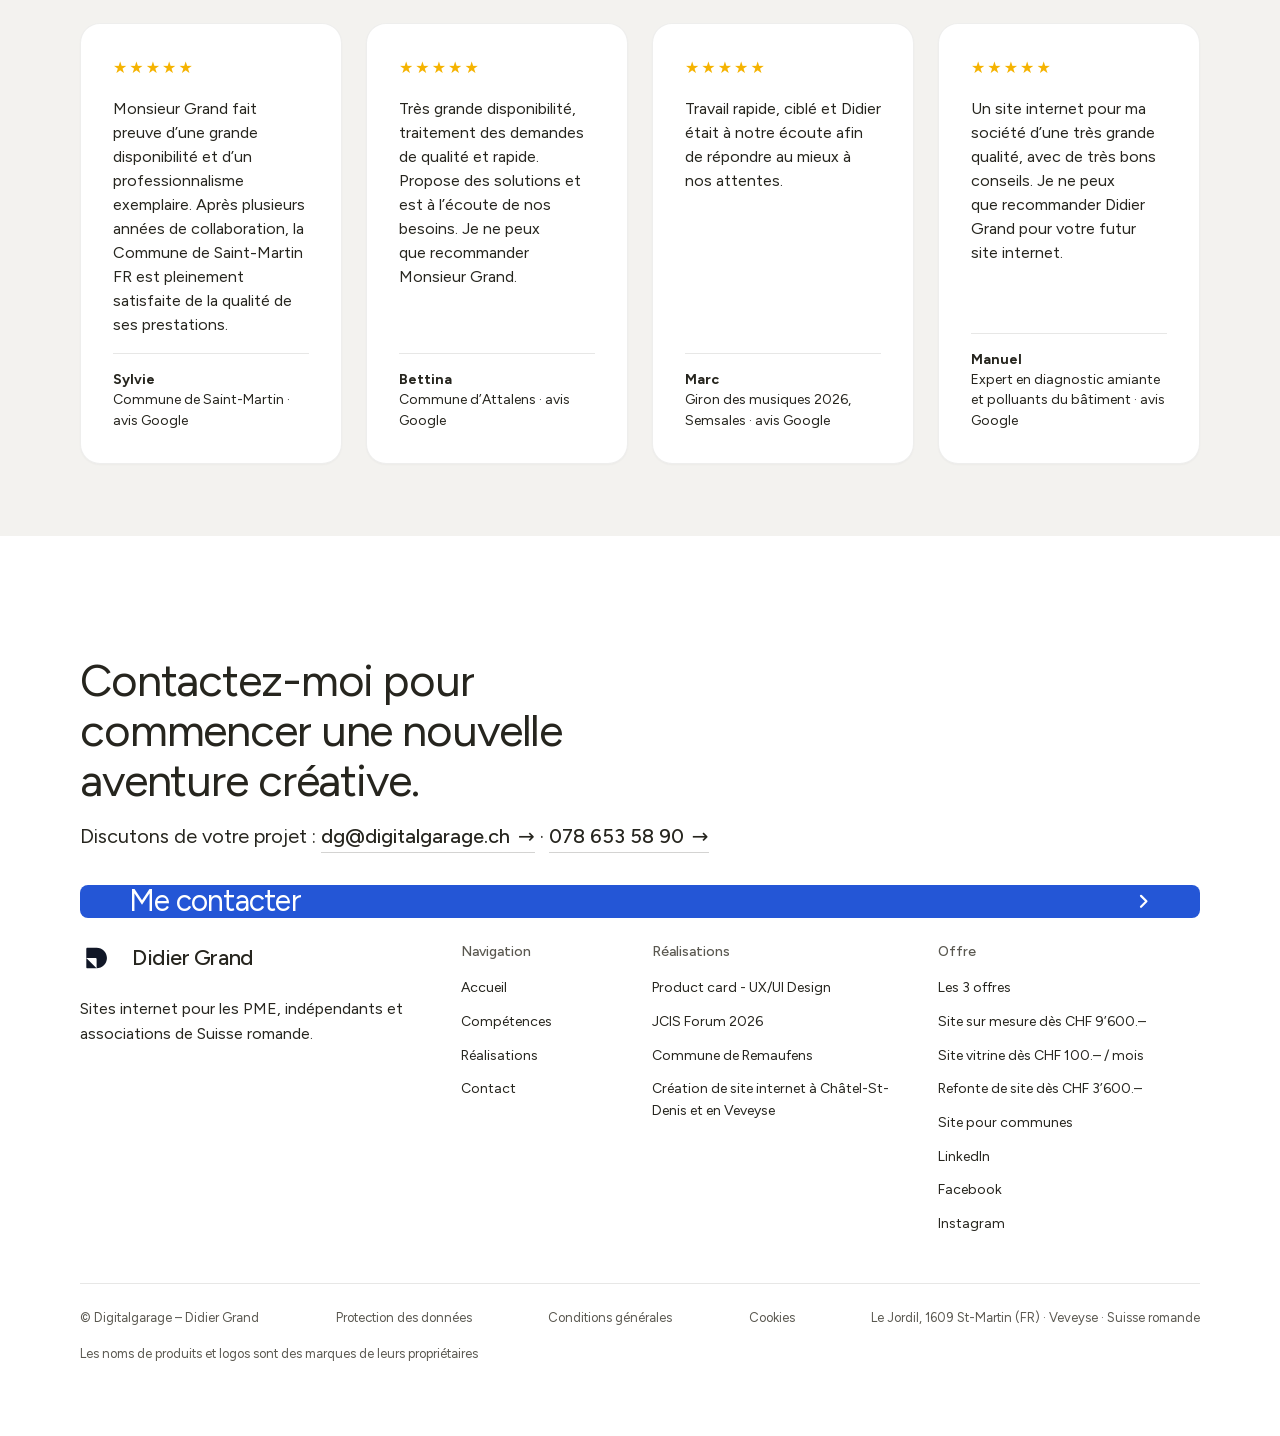
==== commit 3332df79: "add link commune" ====
--- a/index.html
+++ b/index.html
@@ -461,7 +461,7 @@
         </div>
         <div class="span-2 footer__col"><h3>Navigation</h3><ul><li><a href="./">Accueil</a></li><li><a href="./#competences">Compétences</a></li><li><a href="./#realisations">Réalisations</a></li><li><a href="contact">Contact</a></li></ul></div>
         <div class="span-3 footer__col"><h3>Réalisations</h3><ul><li><a href="projet-scott-product-card">Product card - UX/UI Design</a></li><li><a href="site-web-jcis-forum-2026">JCIS Forum 2026</a></li><li><a href="remaufens">Commune de Remaufens</a></li><li><a href="conception-site-web-chatel-st-denis-veveyse">Création de site internet à Châtel-St-Denis et en Veveyse</a></li></ul></div>
-        <div class="span-3 footer__col"><h3>Offre</h3><ul><li><a href="./#offres">Les 3 offres</a></li><li><a href="site-sur-mesure">Site sur mesure dès CHF 9’600.–</a></li><li><a href="site-vitrine">Site vitrine dès CHF 100.– / mois</a></li><li><a href="refonte">Refonte de site dès CHF 3’600.–</a></li><li><a href="https://www.linkedin.com/in/didiergrand/" target="_blank" rel="noopener">LinkedIn</a></li><li><a href="https://www.facebook.com/digitalgarage.ch" target="_blank" rel="noopener">Facebook</a></li><li><a href="https://www.instagram.com/digitalgarage.ch/" target="_blank" rel="noopener">Instagram</a></li></ul></div>
+        <div class="span-3 footer__col"><h3>Offre</h3><ul><li><a href="./#offres">Les 3 offres</a></li><li><a href="site-sur-mesure">Site sur mesure dès CHF 9’600.–</a></li><li><a href="site-vitrine">Site vitrine dès CHF 100.– / mois</a></li><li><a href="refonte">Refonte de site dès CHF 3’600.–</a></li><li><a href="communes">Site pour communes</a></li><li><a href="https://www.linkedin.com/in/didiergrand/" target="_blank" rel="noopener">LinkedIn</a></li><li><a href="https://www.facebook.com/digitalgarage.ch" target="_blank" rel="noopener">Facebook</a></li><li><a href="https://www.instagram.com/digitalgarage.ch/" target="_blank" rel="noopener">Instagram</a></li></ul></div>
       </div>
       <div class="footer__legal">
         <span>© Digitalgarage – Didier Grand</span>
